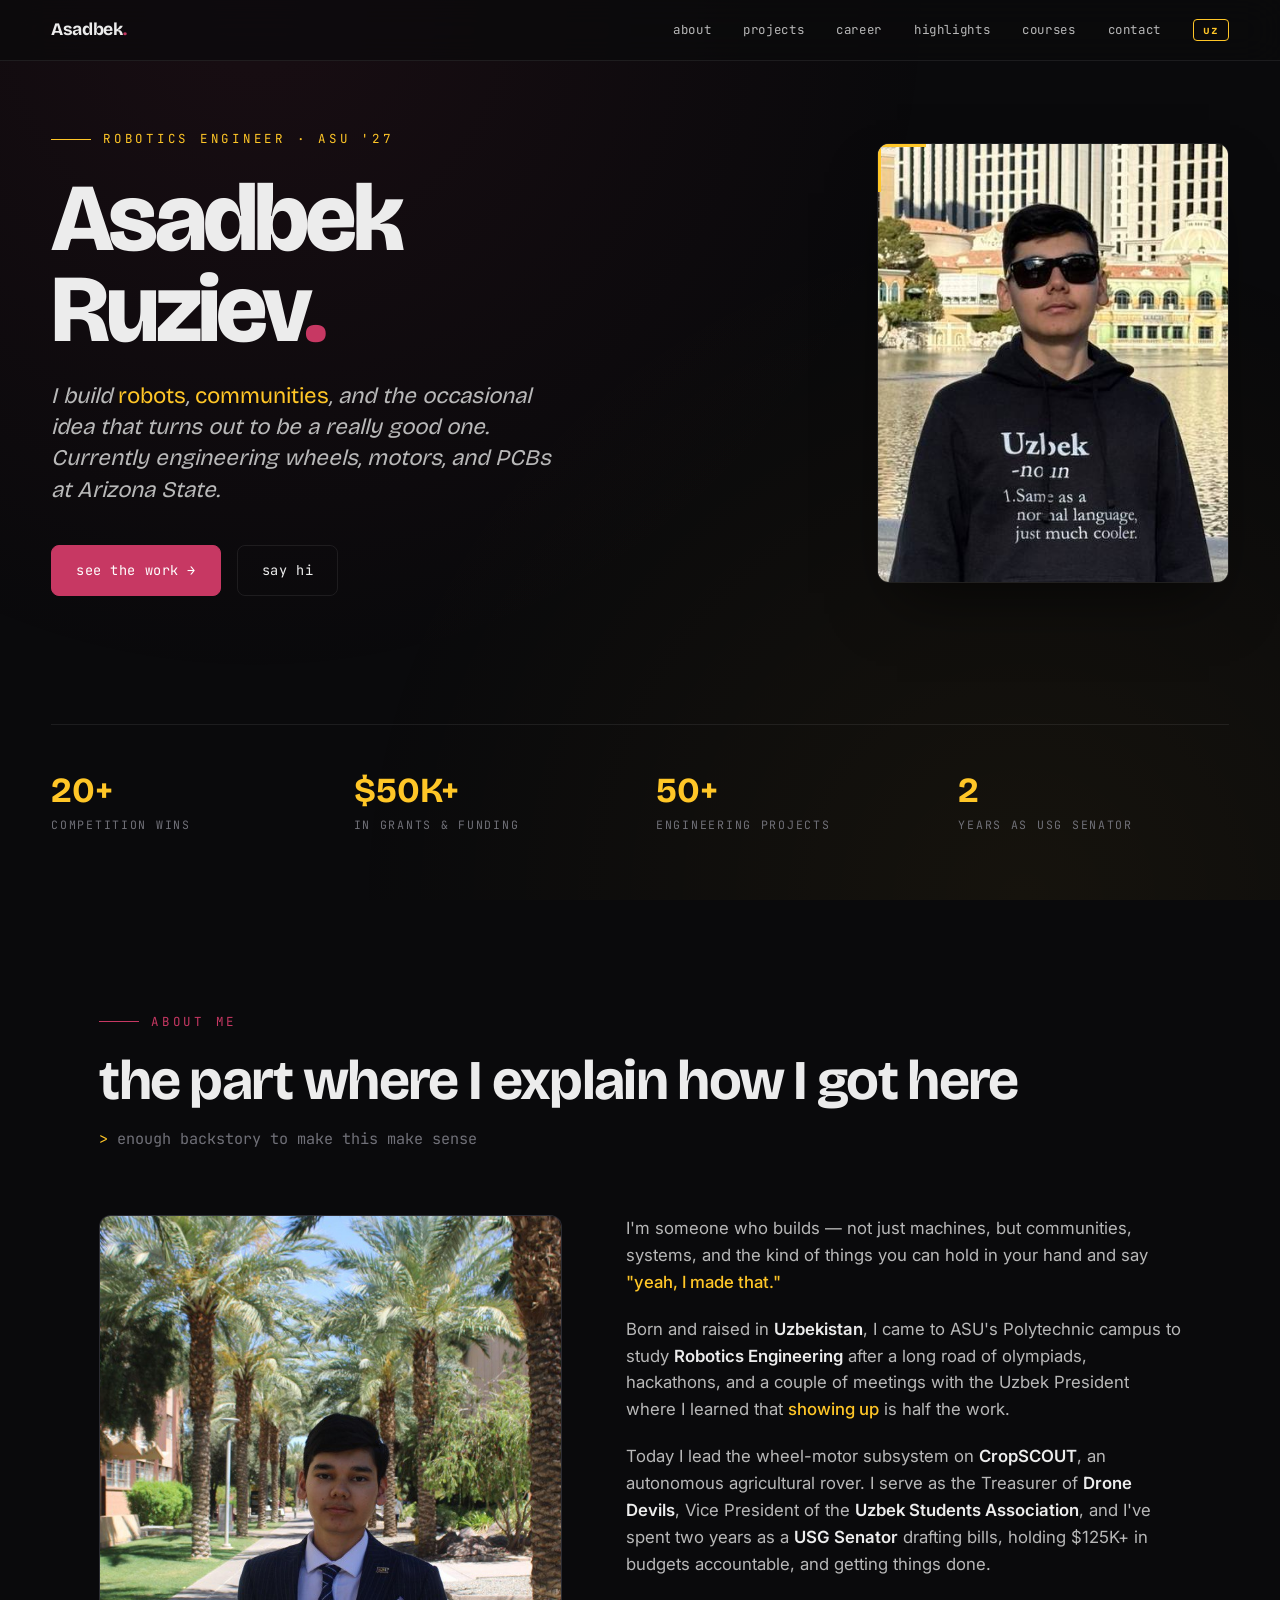
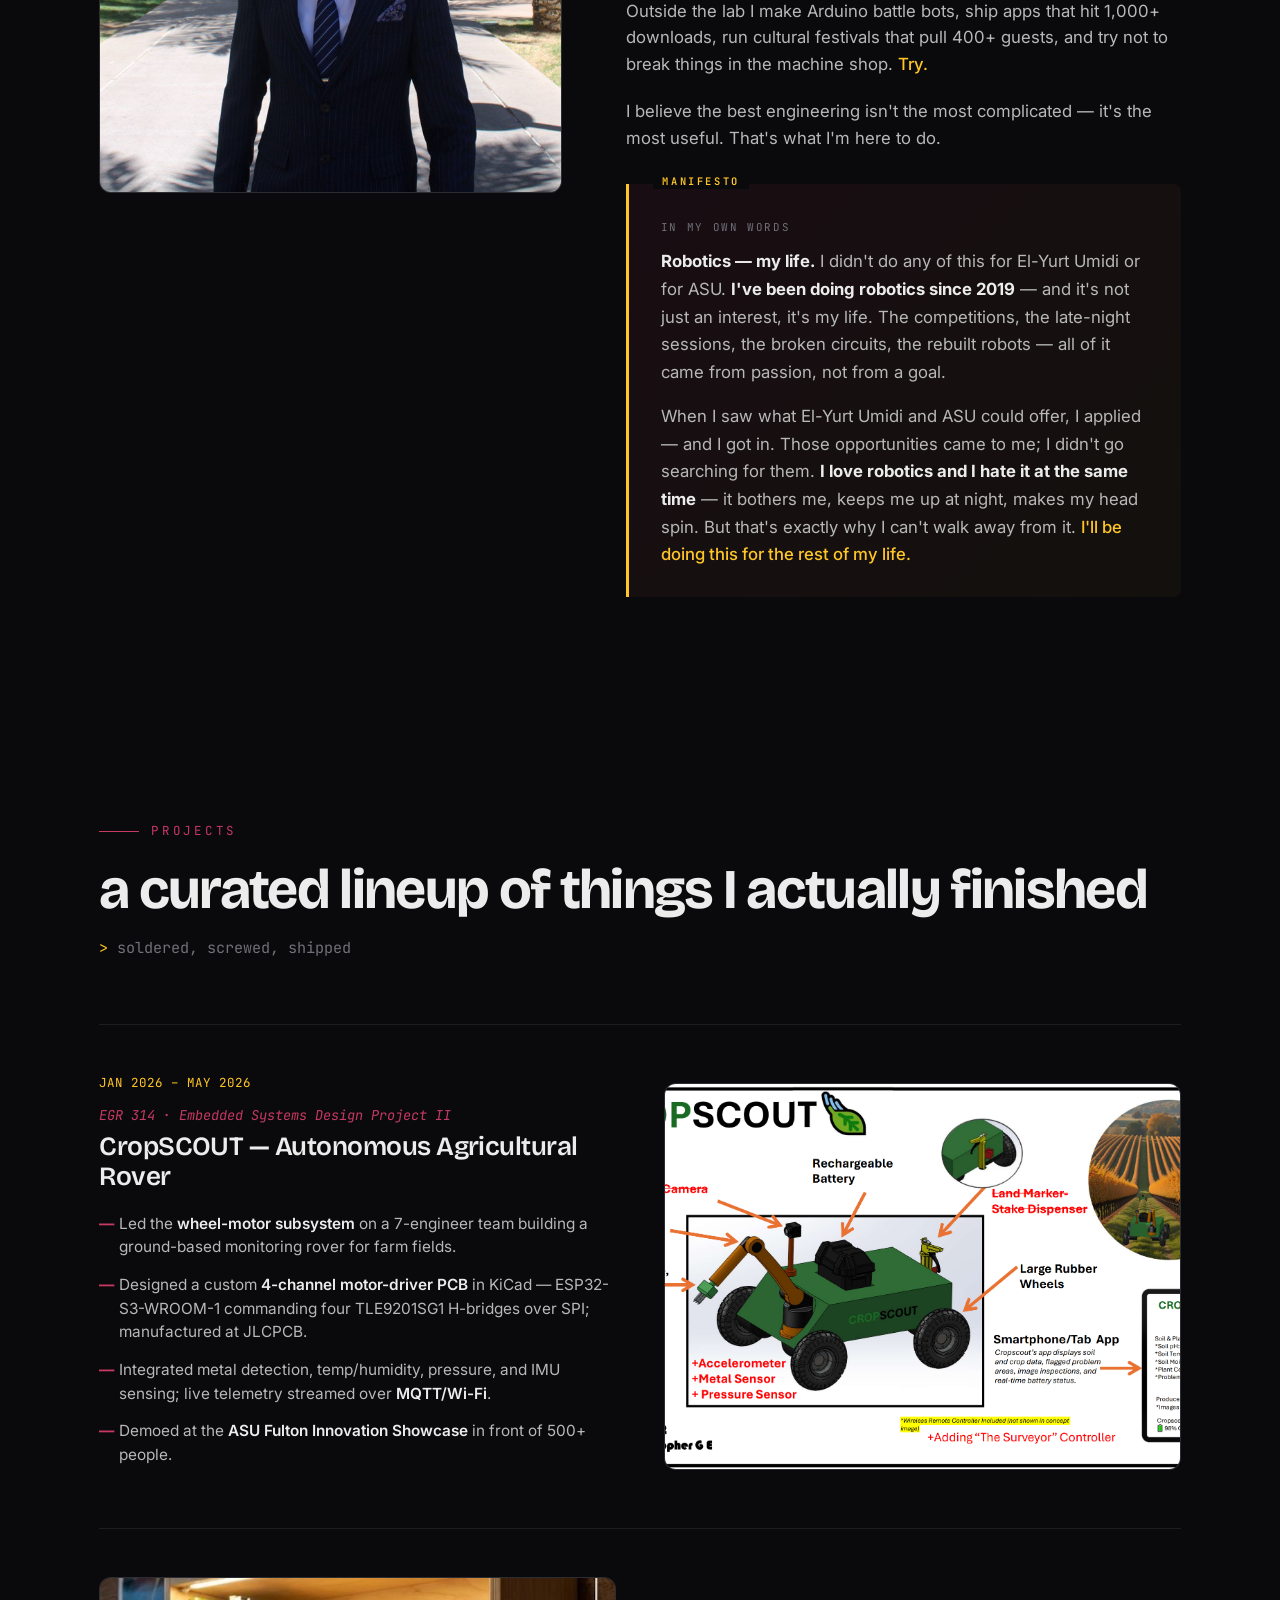
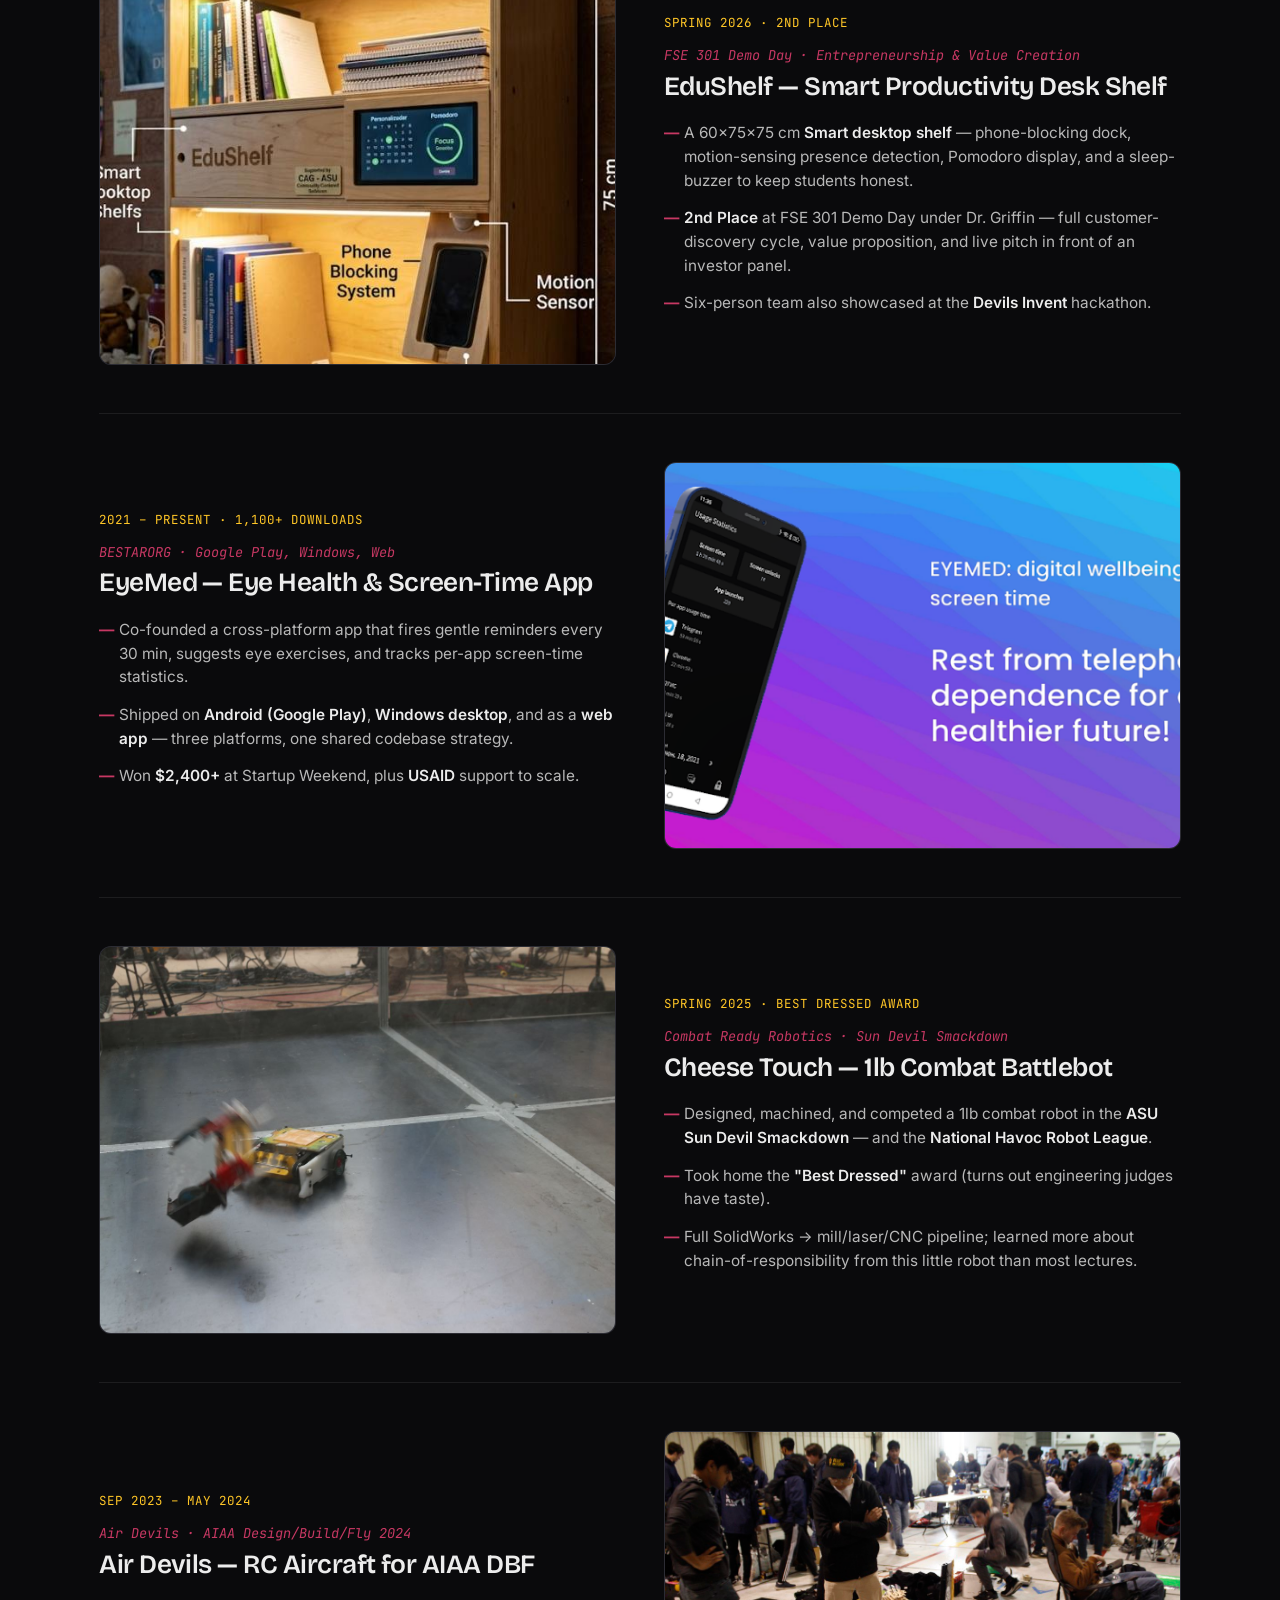
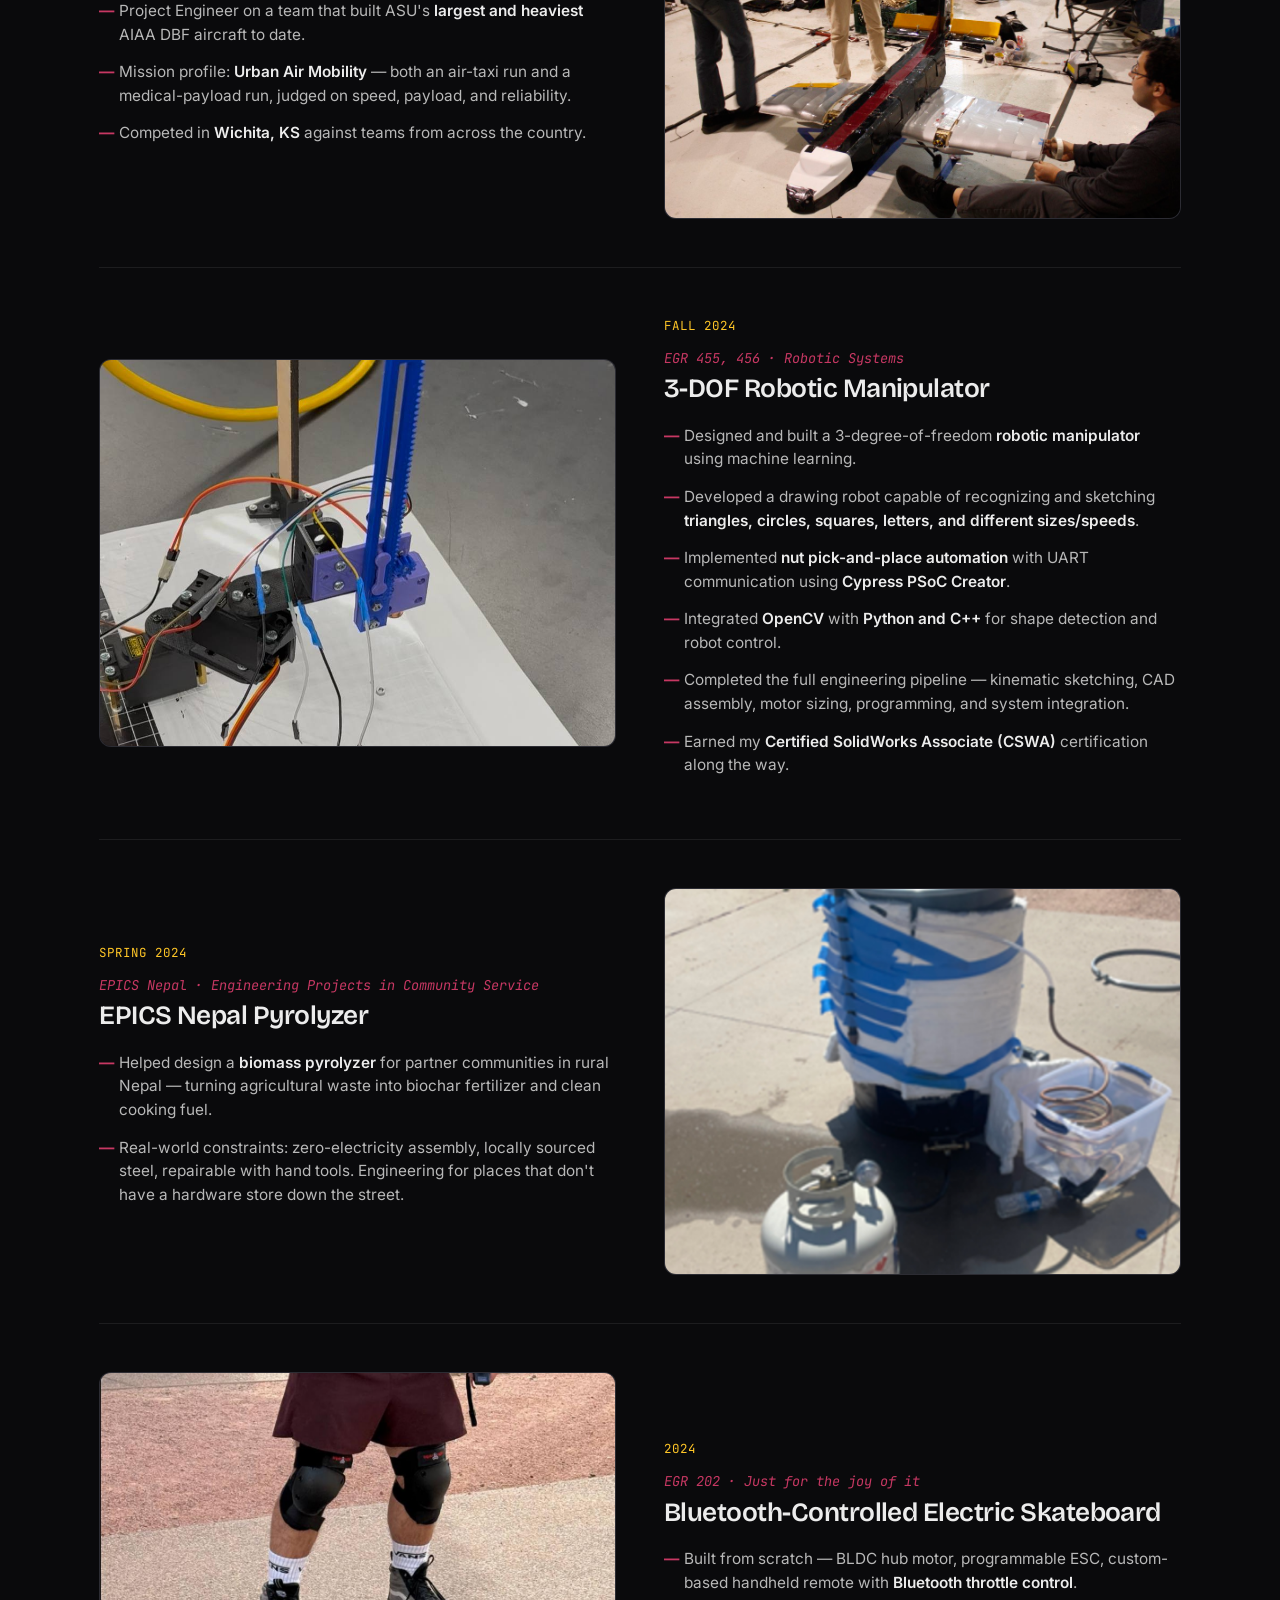
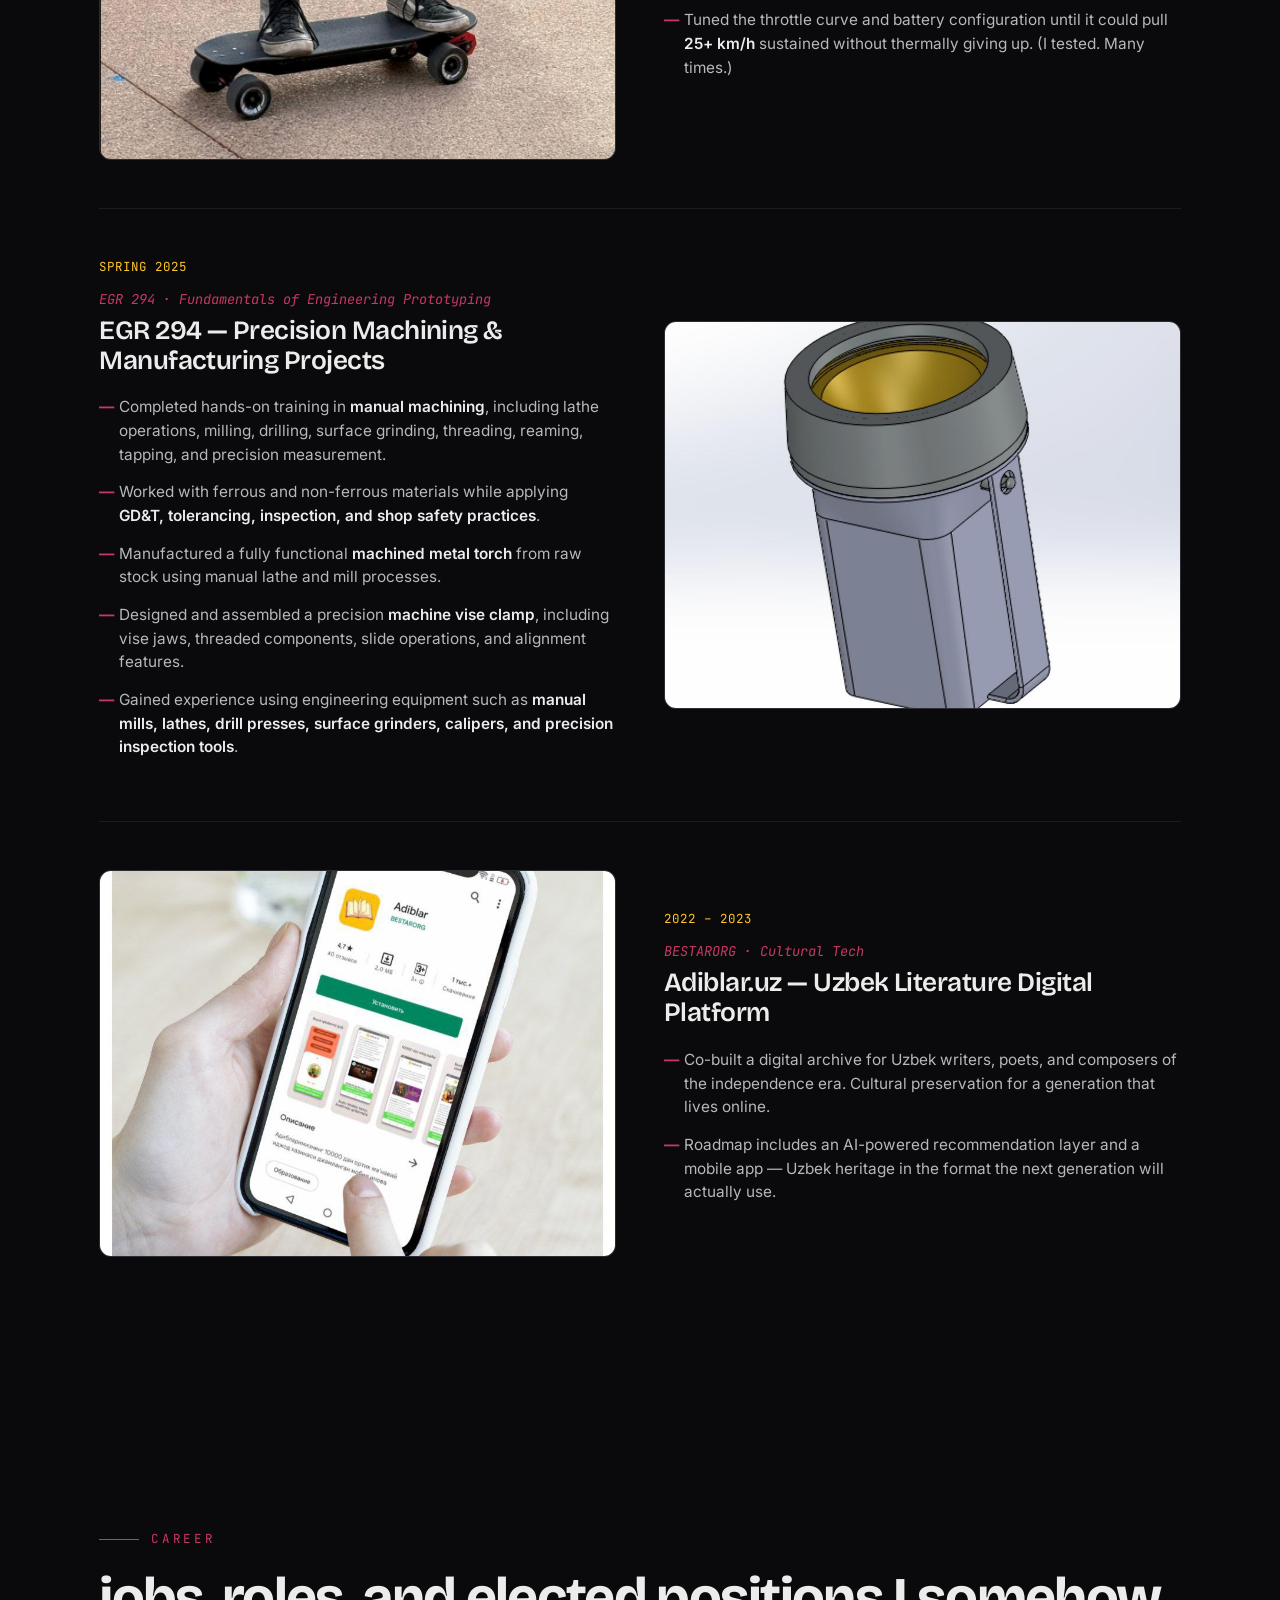
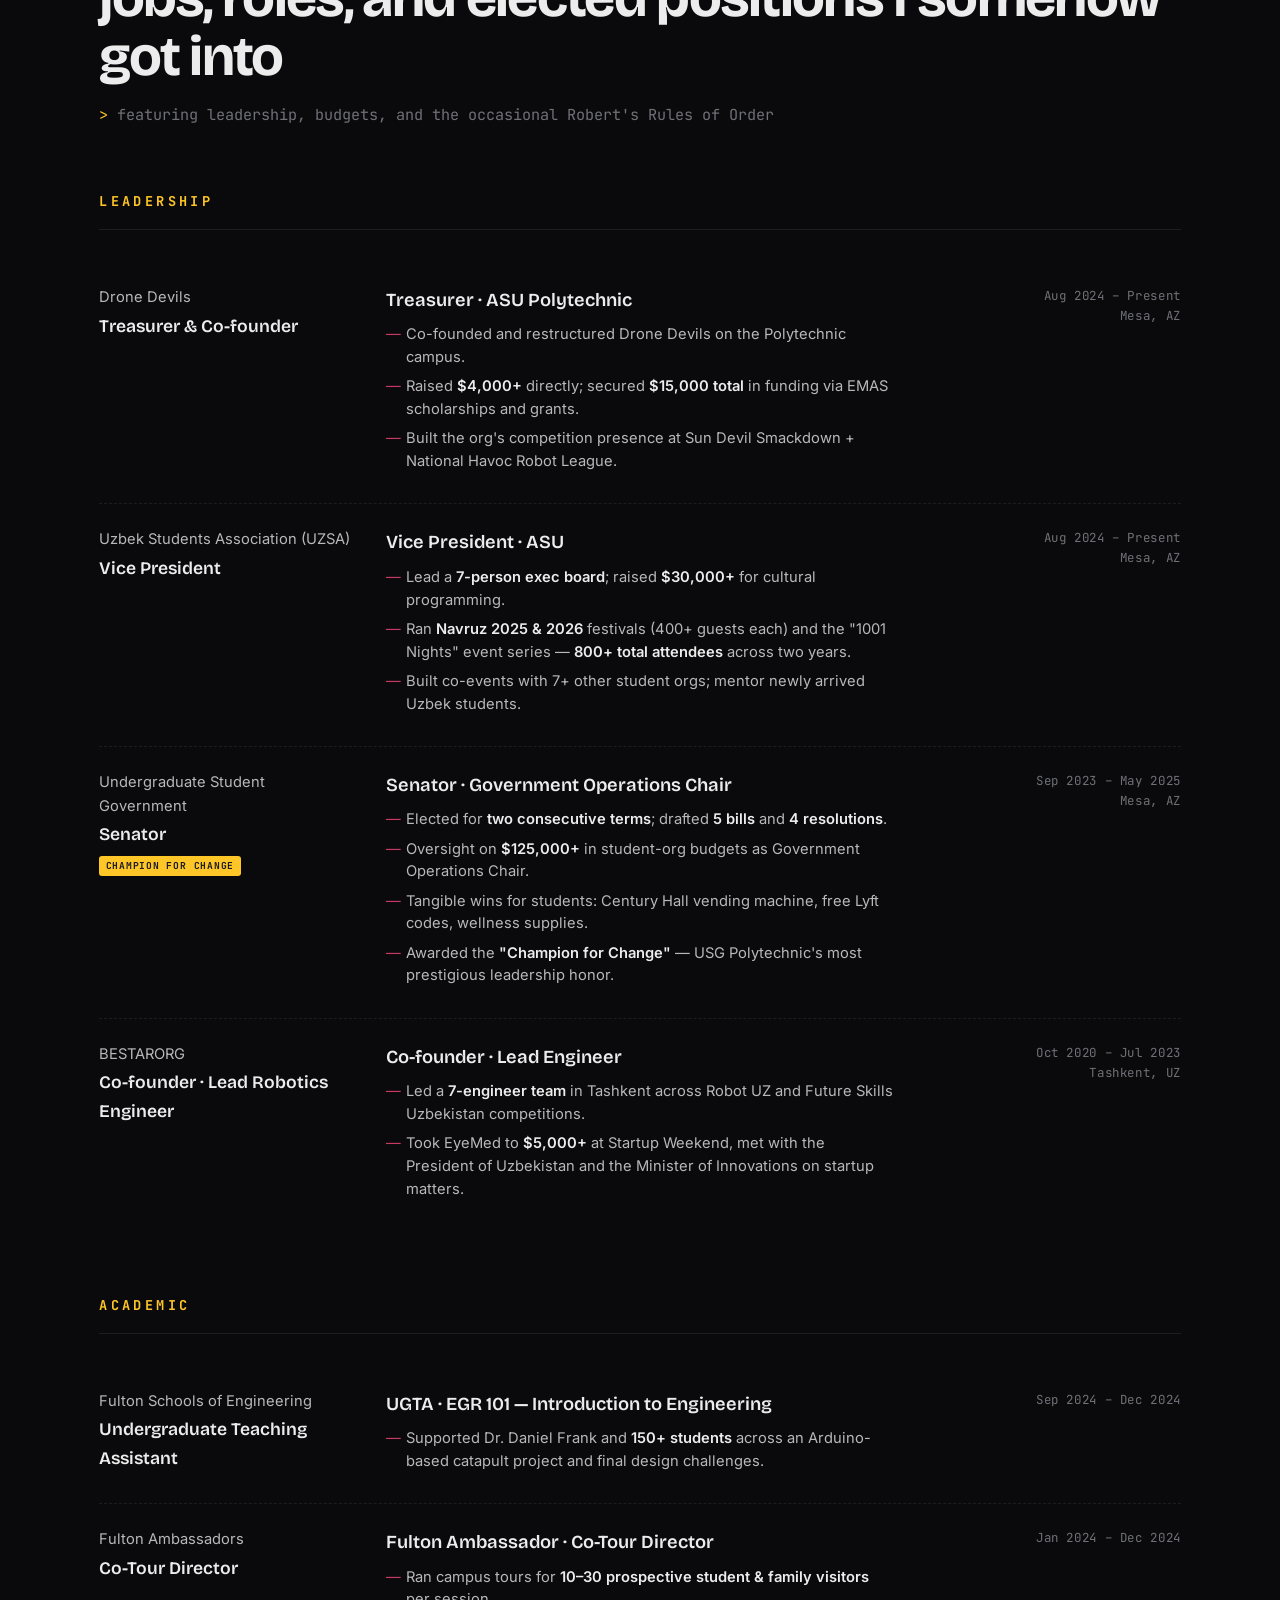
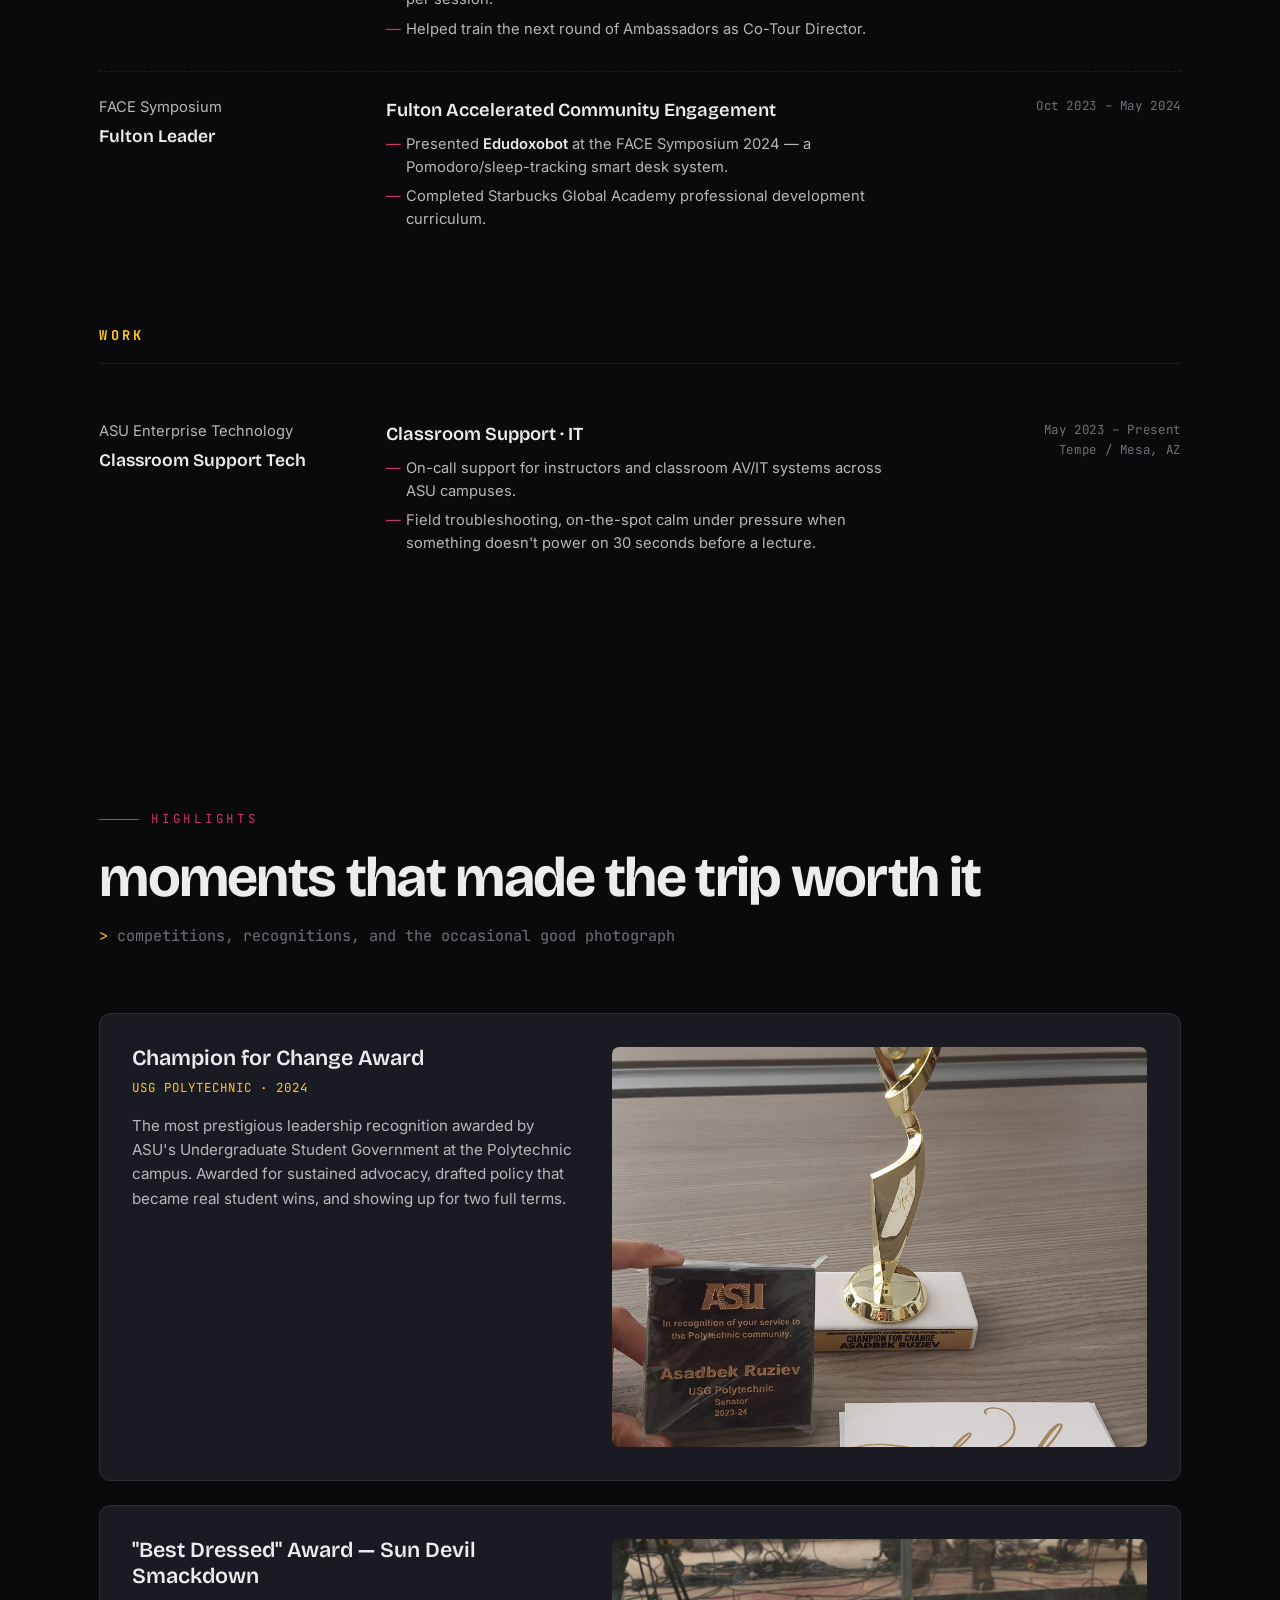
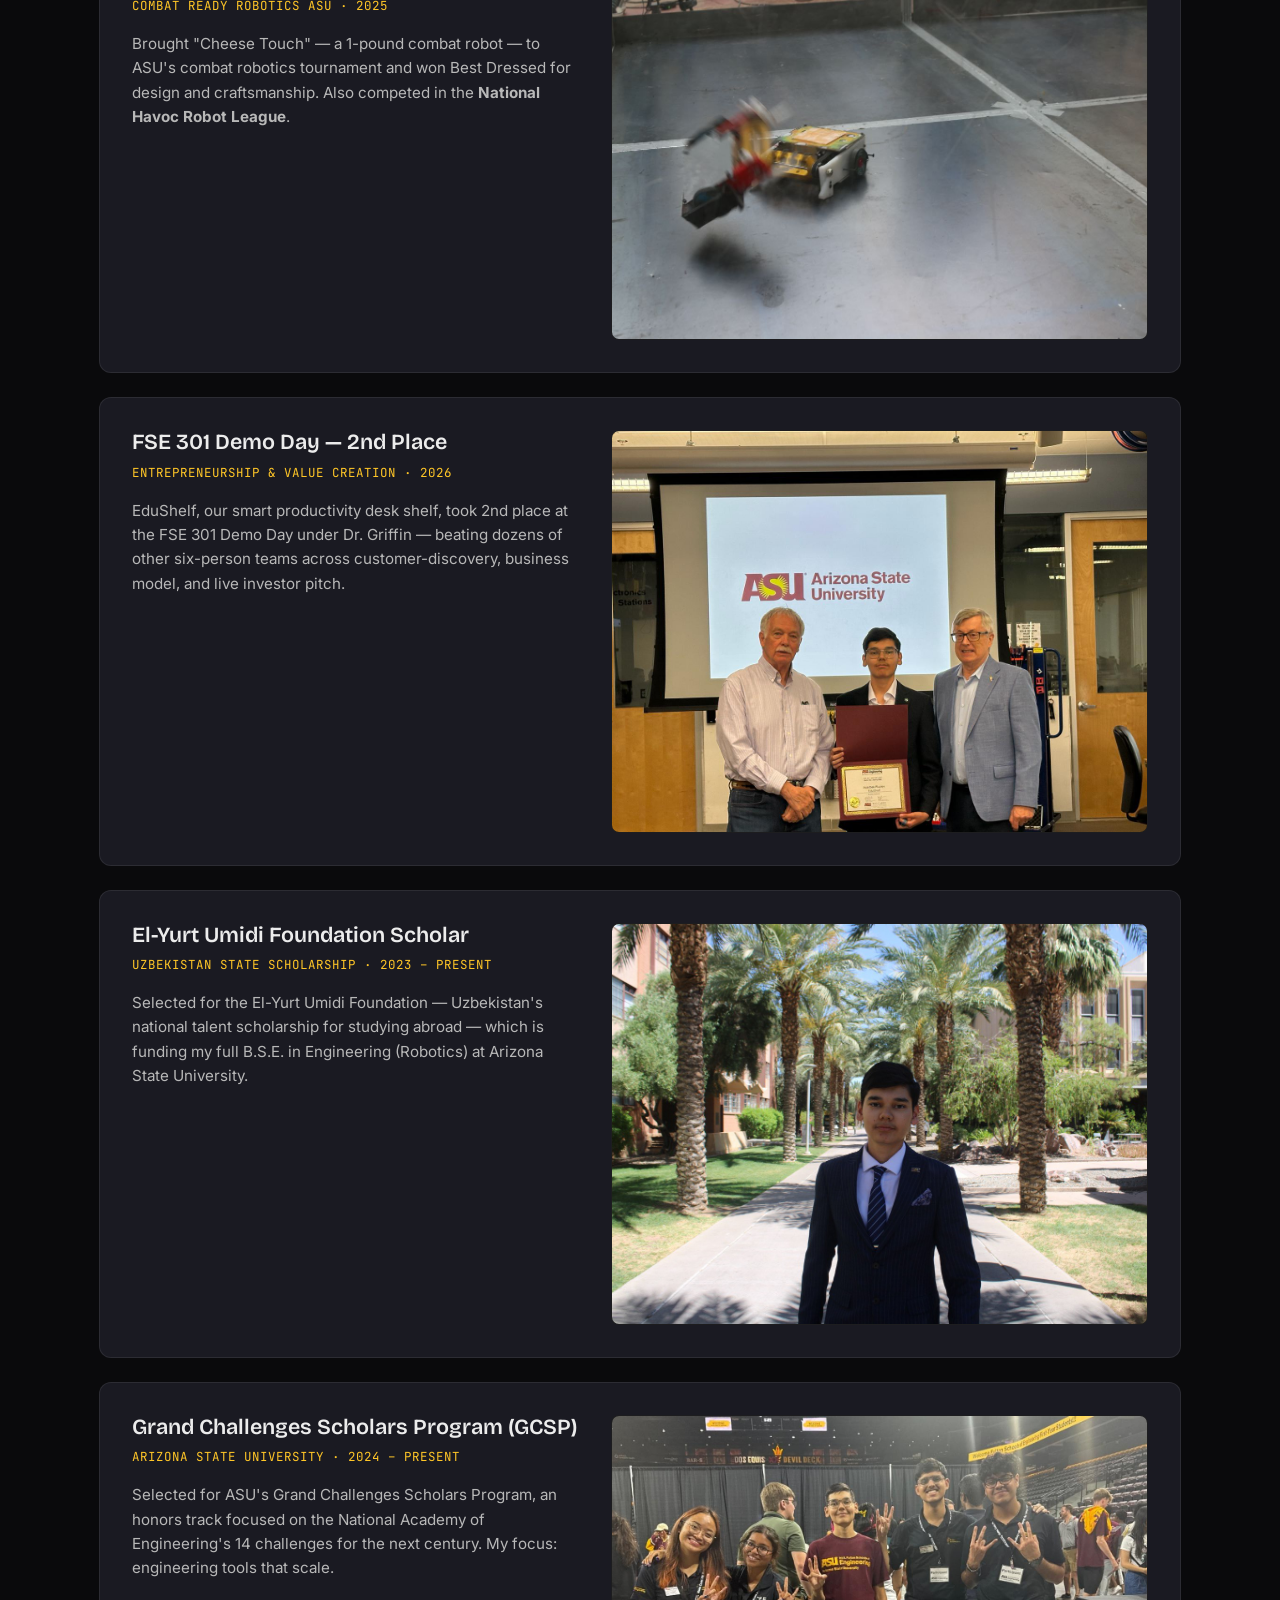
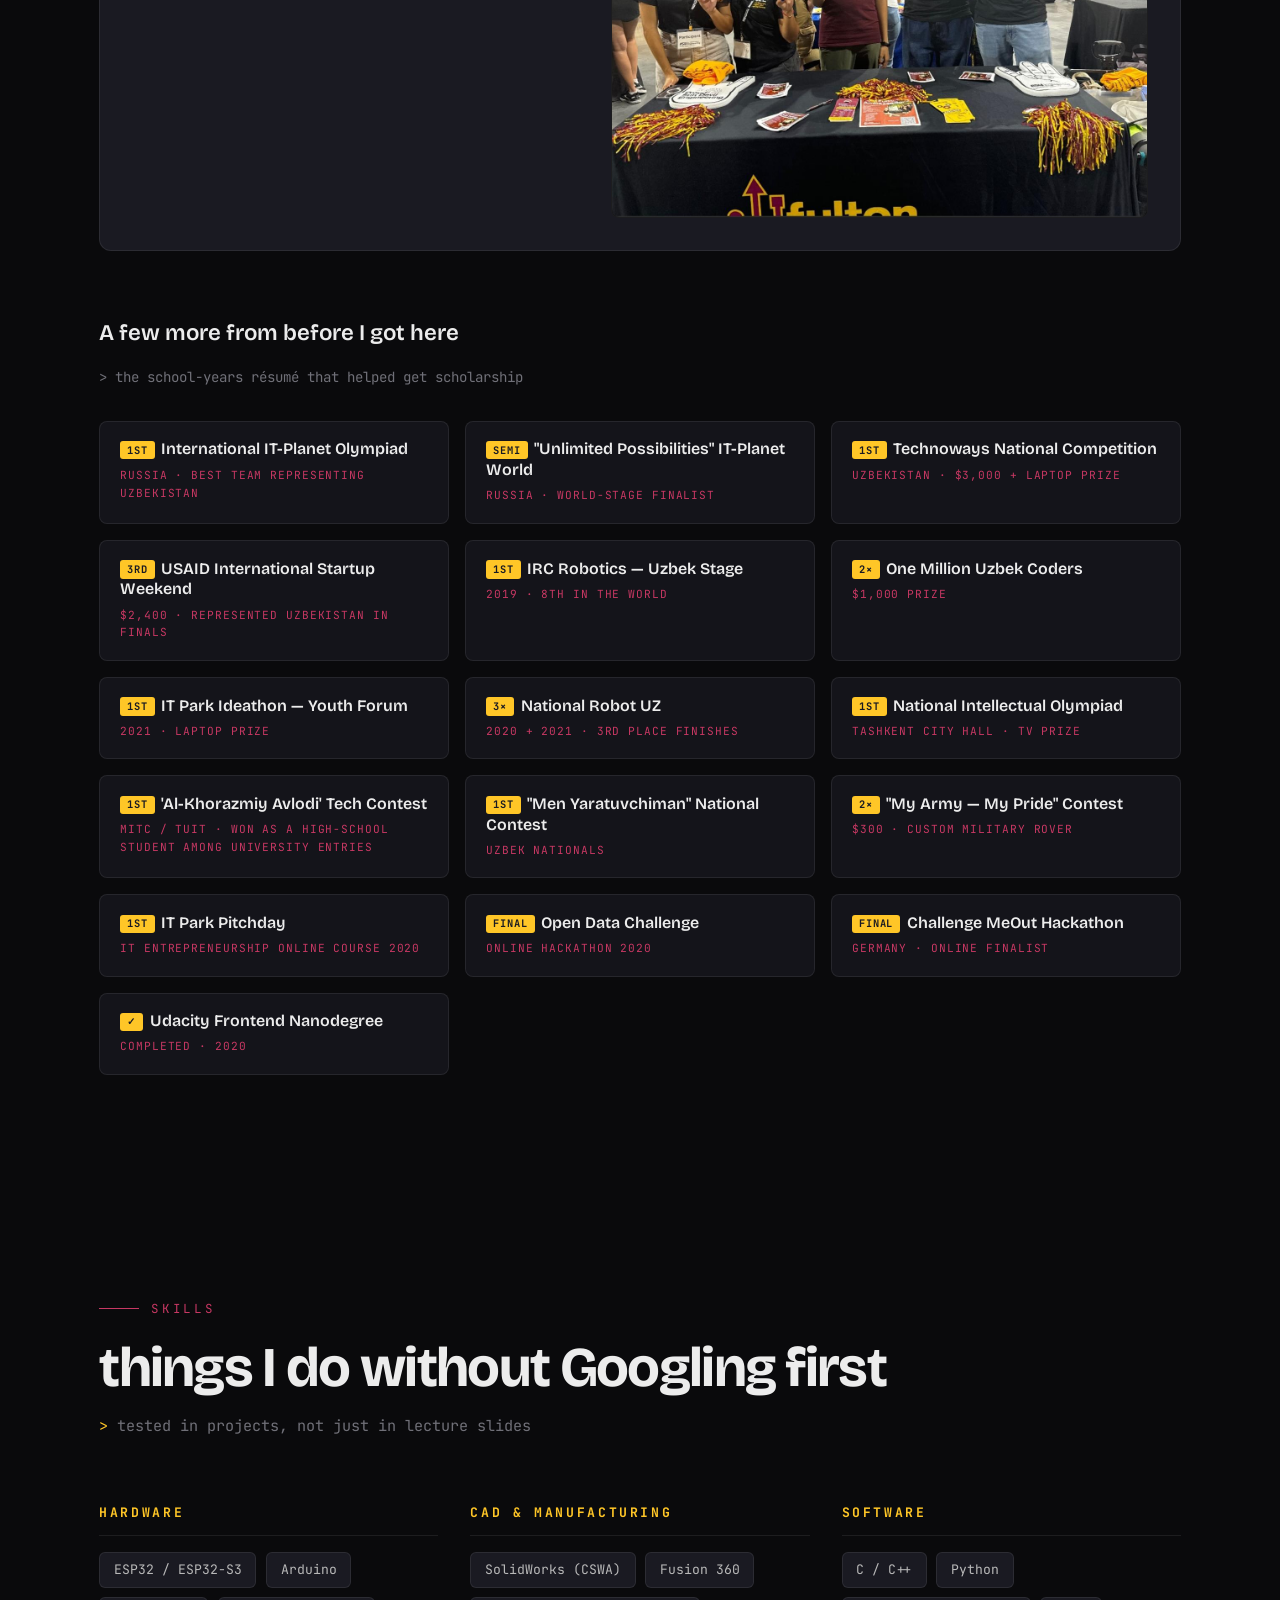
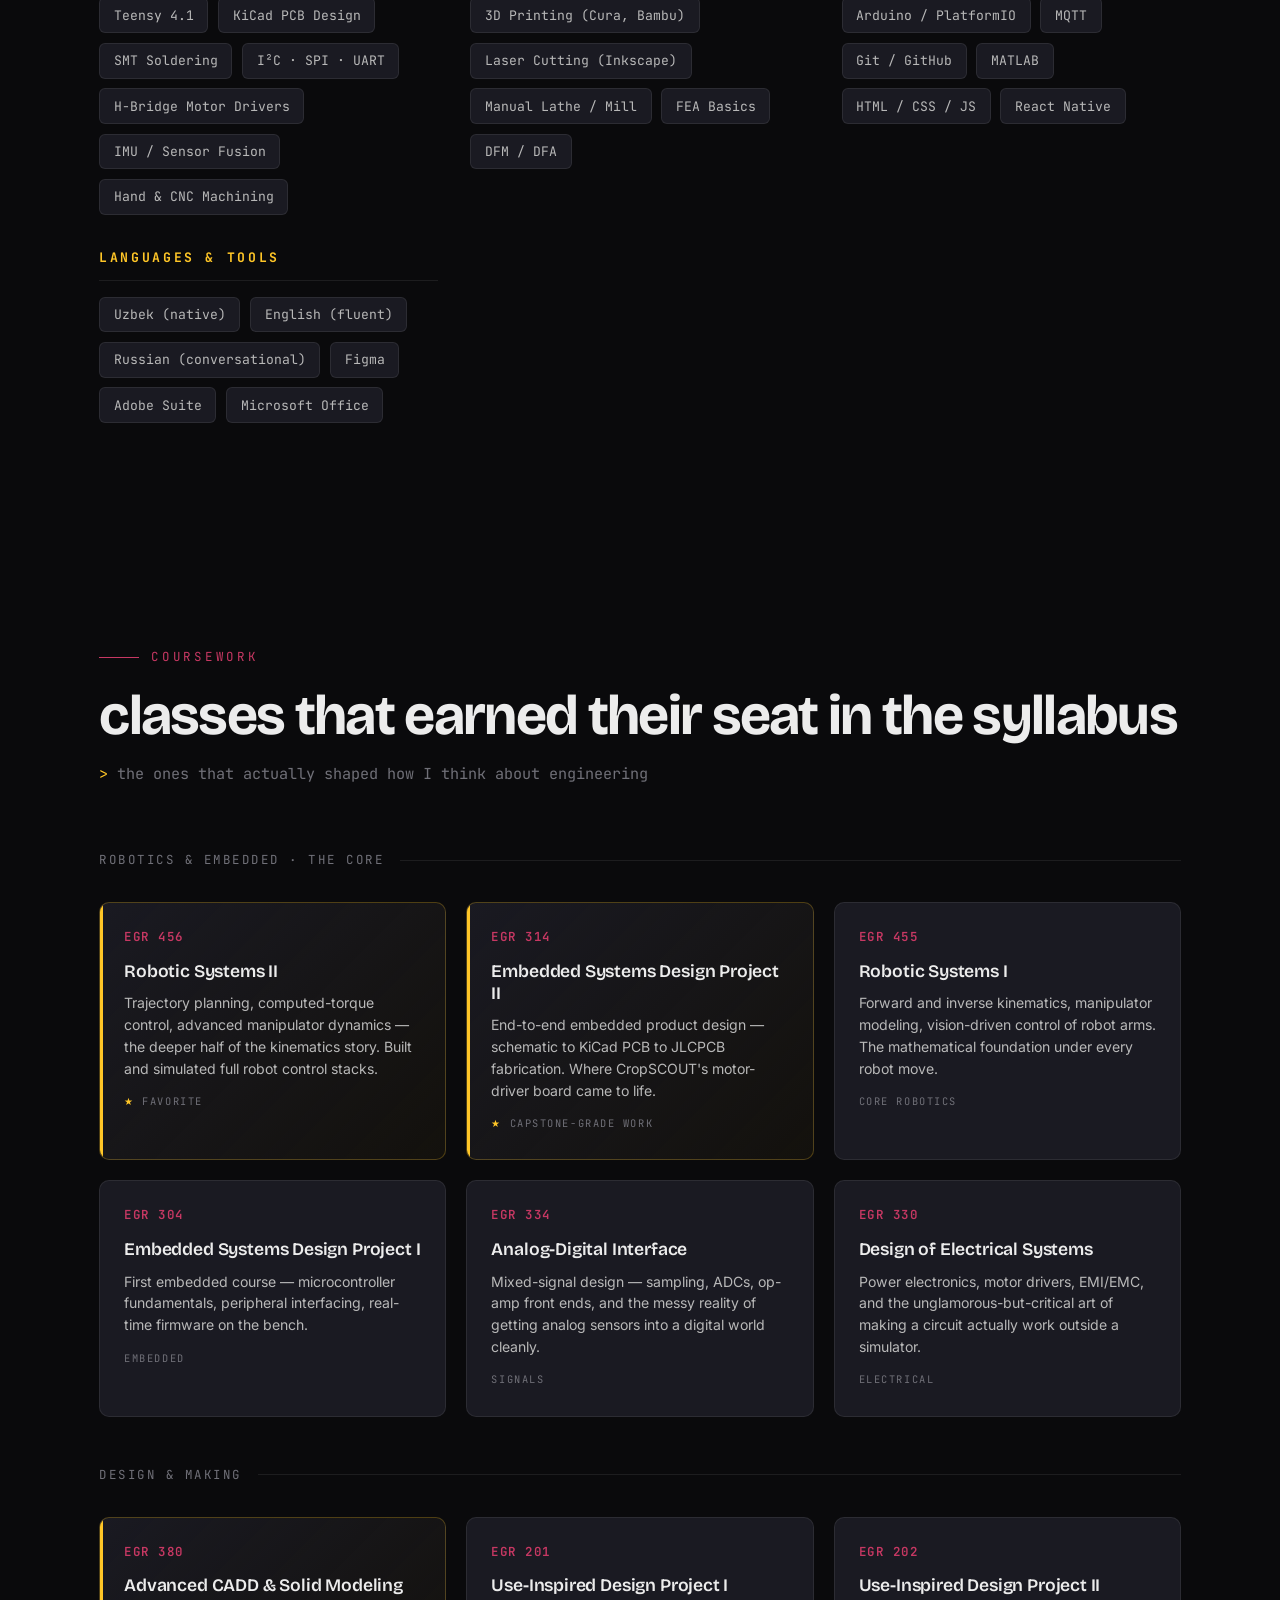
==== index.html @ 93a0f0bc "fix" ====
<!DOCTYPE html>
<html lang="en">
<head>
<meta charset="UTF-8">
<meta name="viewport" content="width=device-width, initial-scale=1">
<title>Asadbek Ruziev — Robotics Engineer @ ASU</title>
<meta name="description" content="Asadbek Ruziev — Robotics Engineering student at Arizona State University. Builder of robots, founder of communities, runner of the show.">

<link rel="apple-touch-icon" sizes="180x180" href="apple-touch-icon.png">
<link rel="icon" type="image/png" sizes="32x32" href="favicon-32x32.png">
<link rel="icon" type="image/png" sizes="16x16" href="favicon-16x16.png">
<link rel="manifest" href="site.webmanifest">

<link rel="preconnect" href="https://fonts.googleapis.com">
<link rel="preconnect" href="https://fonts.gstatic.com" crossorigin>
<link href="https://fonts.googleapis.com/css2?family=Bricolage+Grotesque:opsz,wght@12..96,400;12..96,500;12..96,600;12..96,700;12..96,800&family=Inter:wght@300;400;500;600;700&family=JetBrains+Mono:wght@400;500;600&display=swap" rel="stylesheet">

<style>
/* ====================================================================
   ASADBEK RUZIEV — PORTFOLIO
   Single-file build · dark theme · ASU maroon + gold accents
   Inspired by the structure of shauryamanglik.com (witty section labels,
   timeline-style project cards, achievement grid).
   ==================================================================== */

:root {
    --bg:           #0a0a0c;
    --bg-elev:      #14141a;
    --bg-card:      #1a1a22;
    --bg-card-hi:   #22222c;
    --border:       rgba(255,255,255,0.08);
    --border-hi:    rgba(255,255,255,0.18);

    --ink:          #ECECEC;
    --ink-soft:     #B8B8B8;
    --ink-mute:     #707078;

    --maroon:       #C73863;       /* slightly brightened ASU maroon for dark bg */
    --maroon-deep:  #8C1D40;
    --gold:         #FFC627;
    --gold-soft:    #FFD767;

    --font-display: "Bricolage Grotesque", system-ui, sans-serif;
    --font-body:    "Inter", system-ui, sans-serif;
    --font-mono:    "JetBrains Mono", monospace;

    --max:          74rem;
    --pad-x:        clamp(1.5rem, 4vw, 4rem);
}

* { box-sizing: border-box; margin: 0; padding: 0; }
html { scroll-behavior: smooth; }
body {
    background: var(--bg);
    color: var(--ink);
    font-family: var(--font-body);
    font-size: 17px;
    line-height: 1.6;
    -webkit-font-smoothing: antialiased;
    overflow-x: hidden;
}

/* Soft grid background */
body::before {
    content: "";
    position: fixed;
    inset: 0;
    background-image:
        radial-gradient(circle at 20% 0%, rgba(199, 56, 99, 0.08) 0%, transparent 50%),
        radial-gradient(circle at 80% 100%, rgba(255, 198, 39, 0.05) 0%, transparent 50%);
    pointer-events: none;
    z-index: -1;
}

img { display: block; max-width: 100%; height: auto; }
a { color: var(--gold); text-decoration: none; transition: color .2s; }
a:hover { color: var(--gold-soft); }

/* =========================== NAV =========================== */
nav.topnav {
    position: fixed; top: 0; left: 0; right: 0;
    background: rgba(10,10,12,0.7);
    backdrop-filter: blur(20px);
    -webkit-backdrop-filter: blur(20px);
    border-bottom: 1px solid var(--border);
    z-index: 100;
    padding: 1rem var(--pad-x);
}
nav.topnav .nav-inner {
    max-width: var(--max);
    margin: 0 auto;
    display: flex;
    justify-content: space-between;
    align-items: center;
    gap: 2rem;
}
nav.topnav .brand {
    font-family: var(--font-display);
    font-weight: 700;
    font-size: 1.1rem;
    color: var(--ink);
    letter-spacing: -0.02em;
}
nav.topnav .brand span { color: var(--maroon); }
nav.topnav ul {
    list-style: none;
    display: flex;
    gap: 2rem;
    font-family: var(--font-mono);
    font-size: 0.78rem;
    letter-spacing: 0.05em;
}
nav.topnav ul a {
    color: var(--ink-soft);
    text-transform: lowercase;
}
nav.topnav ul a:hover { color: var(--ink); }
@media (max-width: 700px) {
    nav.topnav ul { display: none; }
}

/* =========================== HERO =========================== */
.hero {
    min-height: 100vh;
    display: flex;
    align-items: center;
    padding: 8rem var(--pad-x) 4rem;
    position: relative;
}
.hero-inner {
    max-width: var(--max);
    margin: 0 auto;
    width: 100%;
    display: grid;
    grid-template-columns: 1.4fr 1fr;
    gap: 4rem;
    align-items: center;
}
.hero-text .eyebrow {
    font-family: var(--font-mono);
    font-size: 0.78rem;
    color: var(--gold);
    letter-spacing: 0.3em;
    text-transform: uppercase;
    margin-bottom: 1.5rem;
    display: flex;
    align-items: center;
    gap: 0.75rem;
}
.hero-text .eyebrow::before {
    content: "";
    width: 2.5rem;
    height: 1px;
    background: var(--gold);
}
.hero-text h1 {
    font-family: var(--font-display);
    font-weight: 800;
    font-size: clamp(3rem, 8vw, 6rem);
    line-height: 0.95;
    letter-spacing: -0.04em;
    margin-bottom: 1.5rem;
}
.hero-text h1 .accent { color: var(--maroon); }
.hero-text .tagline {
    font-family: var(--font-display);
    font-weight: 400;
    font-size: clamp(1.1rem, 2vw, 1.4rem);
    color: var(--ink-soft);
    line-height: 1.4;
    max-width: 32rem;
    margin-bottom: 2.5rem;
    font-style: italic;
}
.hero-text .tagline em { color: var(--gold); font-style: normal; }
.hero-cta {
    display: flex;
    gap: 1rem;
    flex-wrap: wrap;
}
.btn {
    display: inline-flex;
    align-items: center;
    gap: 0.5rem;
    padding: 0.85rem 1.5rem;
    border-radius: 8px;
    font-family: var(--font-mono);
    font-size: 0.85rem;
    letter-spacing: 0.04em;
    text-transform: lowercase;
    transition: all 0.25s;
    border: 1px solid var(--border);
}
.btn-primary {
    background: var(--maroon);
    color: white;
    border-color: var(--maroon);
}
.btn-primary:hover {
    background: var(--maroon-deep);
    transform: translateY(-2px);
    color: white;
}
.btn-ghost {
    background: transparent;
    color: var(--ink);
}
.btn-ghost:hover {
    border-color: var(--gold);
    color: var(--gold);
    transform: translateY(-2px);
}
.hero-portrait {
    position: relative;
    aspect-ratio: 4/5;
    max-width: 22rem;
    margin-left: auto;
    border-radius: 12px;
    overflow: hidden;
    border: 1px solid var(--border);
    box-shadow:
        0 1px 0 rgba(255,255,255,0.04) inset,
        0 30px 60px -20px rgba(0,0,0,0.6);
}
.hero-portrait::before {
    content: "";
    position: absolute;
    top: 0; left: 0;
    width: 3rem; height: 3px;
    background: var(--gold);
    z-index: 2;
}
.hero-portrait::after {
    content: "";
    position: absolute;
    top: 0; left: 0;
    width: 3px; height: 3rem;
    background: var(--gold);
    z-index: 2;
}
.hero-portrait img {
    width: 100%;
    height: 100%;
    object-fit: cover;
    filter: saturate(1.05);
}
.hero-stats {
    grid-column: 1 / -1;
    margin-top: 4rem;
    padding-top: 3rem;
    border-top: 1px solid var(--border);
    display: grid;
    grid-template-columns: repeat(auto-fit, minmax(160px, 1fr));
    gap: 2rem;
}
.hero-stat .num {
    font-family: var(--font-display);
    font-weight: 700;
    font-size: 2.2rem;
    color: var(--gold);
    line-height: 1;
}
.hero-stat .label {
    font-family: var(--font-mono);
    font-size: 0.72rem;
    letter-spacing: 0.15em;
    text-transform: uppercase;
    color: var(--ink-mute);
    margin-top: 0.5rem;
}
@media (max-width: 800px) {
    .hero-inner { grid-template-columns: 1fr; gap: 2.5rem; }
    .hero-portrait { max-width: 16rem; margin: 0; }
}

/* =========================== SECTION SHELL =========================== */
section.s {
    padding: 7rem var(--pad-x);
    max-width: var(--max);
    margin: 0 auto;
    scroll-margin-top: 5rem;
}
.s-eyebrow {
    font-family: var(--font-mono);
    font-size: 0.78rem;
    color: var(--maroon);
    letter-spacing: 0.3em;
    text-transform: uppercase;
    margin-bottom: 1.25rem;
    display: flex;
    align-items: center;
    gap: 0.75rem;
}
.s-eyebrow::before {
    content: "";
    width: 2.5rem; height: 1px;
    background: var(--maroon);
}
.s-title {
    font-family: var(--font-display);
    font-weight: 700;
    font-size: clamp(2rem, 5vw, 3.5rem);
    line-height: 1.05;
    letter-spacing: -0.03em;
    margin-bottom: 1rem;
    max-width: 32ch;
}
.s-sub {
    font-family: var(--font-mono);
    font-size: 0.95rem;
    color: var(--ink-mute);
    margin-bottom: 4rem;
}
.s-sub::before { content: "> "; color: var(--gold); }

/* =========================== ABOUT =========================== */
.about-grid {
    display: grid;
    grid-template-columns: 1fr 1.2fr;
    gap: 4rem;
    align-items: start;
}
.about-photo {
    border-radius: 12px;
    overflow: hidden;
    border: 1px solid var(--border);
    aspect-ratio: 4/5;
    background: var(--bg-card);
}
.about-photo img { width: 100%; height: 100%; object-fit: cover; }
.about-text p {
    color: var(--ink-soft);
    margin-bottom: 1.25rem;
    font-size: 1.05rem;
}
.about-text strong { color: var(--ink); font-weight: 600; }
.about-text em { color: var(--gold); font-style: normal; font-weight: 500; }
@media (max-width: 800px) {
    .about-grid { grid-template-columns: 1fr; gap: 2.5rem; }
    .about-photo { max-width: 18rem; }
}

/* =========================== PROJECT CARD =========================== */
.project {
    display: grid;
    grid-template-columns: 1fr 1fr;
    gap: 3rem;
    padding: 3rem 0;
    border-top: 1px solid var(--border);
    align-items: center;
}
.project:first-of-type { border-top: none; padding-top: 0; }
.project-info .date {
    font-family: var(--font-mono);
    font-size: 0.78rem;
    color: var(--gold);
    letter-spacing: 0.08em;
    text-transform: uppercase;
    margin-bottom: 0.75rem;
}
.project-info .org {
    font-family: var(--font-mono);
    font-size: 0.85rem;
    color: var(--maroon);
    font-style: italic;
    margin-bottom: 0.25rem;
}
.project-info h3 {
    font-family: var(--font-display);
    font-weight: 600;
    font-size: 1.65rem;
    line-height: 1.15;
    letter-spacing: -0.02em;
    margin-bottom: 1.25rem;
    color: var(--ink);
}
.project-info ul {
    list-style: none;
    padding: 0;
}
.project-info ul li {
    color: var(--ink-soft);
    font-size: 0.96rem;
    margin-bottom: 0.85rem;
    padding-left: 1.25rem;
    position: relative;
    line-height: 1.55;
}
.project-info ul li::before {
    content: "—";
    position: absolute;
    left: 0;
    color: var(--maroon);
    font-weight: 700;
}
.project-info ul li strong {
    color: var(--ink);
    font-weight: 600;
}
.project-media {
    border-radius: 12px;
    overflow: hidden;
    border: 1px solid var(--border);
    background: var(--bg-card);
    aspect-ratio: 4/3;
    position: relative;
}
.project-media img {
    width: 100%; height: 100%;
    object-fit: cover;
    transition: transform .8s cubic-bezier(.2,.7,.2,1);
}
.project:hover .project-media img { transform: scale(1.04); }
.project.reverse { direction: rtl; }
.project.reverse > * { direction: ltr; }

@media (max-width: 800px) {
    .project, .project.reverse {
        grid-template-columns: 1fr;
        direction: ltr;
        gap: 1.5rem;
        padding: 2.5rem 0;
    }
}

/* =========================== CAREER (timeline-ish) =========================== */
.career-block {
    margin-bottom: 4rem;
}
.career-block:last-child { margin-bottom: 0; }
.career-block h3.career-title {
    font-family: var(--font-mono);
    font-size: 0.85rem;
    letter-spacing: 0.25em;
    text-transform: uppercase;
    color: var(--gold);
    margin-bottom: 2rem;
    padding-bottom: 1rem;
    border-bottom: 1px solid var(--border);
}
.role {
    display: grid;
    grid-template-columns: 1fr 2fr 1fr;
    gap: 2rem;
    padding: 1.5rem 0;
    border-bottom: 1px dashed var(--border);
    align-items: start;
}
.role:last-child { border-bottom: none; }
.role .role-org {
    color: var(--ink-soft);
    font-size: 0.92rem;
}
.role .role-org strong {
    display: block;
    color: var(--ink);
    font-weight: 600;
    font-family: var(--font-display);
    font-size: 1.1rem;
    margin-top: 0.2rem;
}
.role .role-detail {
    color: var(--ink-soft);
    font-size: 0.94rem;
}
.role .role-detail h4 {
    font-family: var(--font-display);
    font-size: 1.15rem;
    color: var(--ink);
    font-weight: 600;
    margin-bottom: 0.5rem;
}
.role .role-detail h4 .badge {
    display: inline-block;
    font-family: var(--font-mono);
    font-size: 0.65rem;
    letter-spacing: 0.1em;
    background: var(--gold);
    color: #1a1a22;
    padding: 0.2rem 0.5rem;
    border-radius: 4px;
    margin-left: 0.5rem;
    vertical-align: middle;
    text-transform: uppercase;
    font-weight: 700;
}
.role .role-detail ul {
    list-style: none;
    margin-top: 0.5rem;
}
.role .role-detail ul li {
    padding-left: 1.25rem;
    position: relative;
    margin-bottom: 0.4rem;
    font-size: 0.92rem;
    line-height: 1.55;
}
.role .role-detail ul li::before {
    content: "—";
    color: var(--maroon);
    position: absolute;
    left: 0;
}
.role .role-detail strong { color: var(--ink); font-weight: 600; }
.role .role-meta {
    font-family: var(--font-mono);
    font-size: 0.78rem;
    color: var(--ink-mute);
    text-align: right;
    letter-spacing: 0.05em;
}
@media (max-width: 800px) {
    .role {
        grid-template-columns: 1fr;
        gap: 0.75rem;
    }
    .role .role-meta { text-align: left; }
}

/* =========================== HIGHLIGHTS / ACHIEVEMENTS =========================== */
.highlight-card {
    background: var(--bg-card);
    border: 1px solid var(--border);
    border-radius: 12px;
    padding: 2rem;
    margin-bottom: 1.5rem;
    transition: all 0.3s;
    display: grid;
    grid-template-columns: 1fr 1.2fr;
    gap: 2rem;
    align-items: start;
}
.highlight-card:hover {
    border-color: var(--border-hi);
    background: var(--bg-card-hi);
    transform: translateY(-2px);
}
.highlight-card.no-media {
    grid-template-columns: 1fr;
}
.highlight-info h4 {
    font-family: var(--font-display);
    font-weight: 600;
    font-size: 1.35rem;
    color: var(--ink);
    margin-bottom: 0.4rem;
    line-height: 1.2;
}
.highlight-info .meta {
    font-family: var(--font-mono);
    font-size: 0.78rem;
    color: var(--gold);
    letter-spacing: 0.08em;
    text-transform: uppercase;
    margin-bottom: 1rem;
}
.highlight-info p {
    color: var(--ink-soft);
    font-size: 0.95rem;
    line-height: 1.6;
}
.highlight-media {
    border-radius: 8px;
    overflow: hidden;
    aspect-ratio: 4/3;
    background: var(--bg);
    border: 1px solid var(--border);
}
.highlight-media img { width: 100%; height: 100%; object-fit: cover; }
@media (max-width: 800px) {
    .highlight-card {
        grid-template-columns: 1fr;
        padding: 1.5rem;
    }
}

/* Compact list of smaller wins */
.wins-list {
    display: grid;
    grid-template-columns: repeat(auto-fill, minmax(280px, 1fr));
    gap: 1rem;
    margin-top: 2rem;
}
.win {
    background: var(--bg-elev);
    border: 1px solid var(--border);
    border-radius: 8px;
    padding: 1.1rem 1.25rem;
    transition: all 0.25s;
}
.win:hover {
    border-color: var(--gold);
    background: var(--bg-card);
}
.win h5 {
    font-family: var(--font-display);
    font-size: 1rem;
    font-weight: 600;
    color: var(--ink);
    line-height: 1.3;
    margin-bottom: 0.4rem;
}
.win .win-meta {
    font-family: var(--font-mono);
    font-size: 0.7rem;
    color: var(--maroon);
    letter-spacing: 0.08em;
    text-transform: uppercase;
}
.win .win-rank {
    display: inline-block;
    background: var(--gold);
    color: #1a1a22;
    font-family: var(--font-mono);
    font-size: 0.65rem;
    font-weight: 700;
    letter-spacing: 0.08em;
    padding: 0.15rem 0.45rem;
    border-radius: 3px;
    margin-right: 0.4rem;
    vertical-align: middle;
    text-transform: uppercase;
}

/* =========================== SKILLS =========================== */
.skills-grid {
    display: grid;
    grid-template-columns: repeat(auto-fit, minmax(280px, 1fr));
    gap: 2rem;
    margin-top: 2rem;
}
.skill-group h4 {
    font-family: var(--font-mono);
    font-size: 0.82rem;
    letter-spacing: 0.2em;
    text-transform: uppercase;
    color: var(--gold);
    margin-bottom: 1rem;
    padding-bottom: 0.75rem;
    border-bottom: 1px solid var(--border);
}
.skill-tags {
    display: flex;
    flex-wrap: wrap;
    gap: 0.6rem;
}
.skill-tag {
    background: var(--bg-card);
    border: 1px solid var(--border);
    border-radius: 6px;
    padding: 0.4rem 0.85rem;
    font-family: var(--font-mono);
    font-size: 0.82rem;
    color: var(--ink-soft);
    transition: all 0.2s;
}
.skill-tag:hover {
    border-color: var(--gold);
    color: var(--gold);
}

/* =========================== LANG TOGGLE =========================== */
nav.topnav .lang-toggle {
    color: var(--gold) !important;
    border: 1px solid var(--gold);
    padding: 0.2rem 0.55rem;
    border-radius: 4px;
    font-weight: 700;
    letter-spacing: 0.1em;
    font-size: 0.7rem;
    transition: all 0.2s;
}
nav.topnav .lang-toggle:hover {
    background: var(--gold);
    color: #1a1a22 !important;
}

/* =========================== MANIFESTO BLOCK =========================== */
.manifesto {
    margin-top: 2rem;
    padding: 1.75rem 2rem;
    background: linear-gradient(135deg, rgba(199,56,99,0.08) 0%, rgba(255,198,39,0.04) 100%);
    border-left: 3px solid var(--gold);
    border-radius: 0 8px 8px 0;
    position: relative;
}
.manifesto::before {
    content: "manifesto";
    position: absolute;
    top: -0.7rem;
    left: 1.5rem;
    background: var(--bg);
    color: var(--gold);
    font-family: var(--font-mono);
    font-size: 0.65rem;
    letter-spacing: 0.25em;
    text-transform: uppercase;
    padding: 0 0.6rem;
    font-weight: 600;
}
.manifesto p {
    color: var(--ink-soft);
    margin-bottom: 1rem;
    line-height: 1.65;
}
.manifesto p:last-child { margin-bottom: 0; }
.manifesto strong { color: var(--ink); font-weight: 700; }
.manifesto em {
    color: var(--gold);
    font-style: normal;
    font-weight: 500;
}
.manifesto-lang {
    display: inline-block;
    font-family: var(--font-mono);
    font-size: 0.68rem;
    letter-spacing: 0.15em;
    color: var(--ink-mute);
    text-transform: uppercase;
    margin-bottom: 0.75rem;
}


/* =========================== COURSEWORK =========================== */
.courses-grid {
    display: grid;
    grid-template-columns: repeat(auto-fill, minmax(280px, 1fr));
    gap: 1.25rem;
    margin-top: 2rem;
}
.course-card {
    position: relative;
    background: var(--bg-card);
    border: 1px solid var(--border);
    border-radius: 10px;
    padding: 1.5rem;
    transition: all 0.3s;
    overflow: hidden;
}
.course-card::before {
    content: "";
    position: absolute;
    top: 0; left: 0;
    width: 3px;
    height: 0;
    background: var(--gold);
    transition: height 0.4s cubic-bezier(.2,.7,.2,1);
}
.course-card:hover {
    border-color: var(--border-hi);
    background: var(--bg-card-hi);
    transform: translateY(-3px);
}
.course-card:hover::before { height: 100%; }

.course-card.starred {
    border-color: rgba(255, 198, 39, 0.25);
    background: linear-gradient(135deg, var(--bg-card) 0%, rgba(255,198,39,0.04) 100%);
}
.course-card.starred::before { height: 100%; }

.course-head {
    display: flex;
    justify-content: space-between;
    align-items: flex-start;
    margin-bottom: 0.85rem;
    gap: 0.5rem;
}
.course-code {
    font-family: var(--font-mono);
    font-size: 0.78rem;
    color: var(--maroon);
    letter-spacing: 0.12em;
    font-weight: 600;
    text-transform: uppercase;
}
.course-grade {
    font-family: var(--font-mono);
    font-size: 0.72rem;
    font-weight: 700;
    letter-spacing: 0.05em;
    background: var(--bg-elev);
    color: var(--ink-soft);
    padding: 0.2rem 0.55rem;
    border-radius: 4px;
    border: 1px solid var(--border);
}
.course-grade.top {
    background: var(--gold);
    color: #1a1a22;
    border-color: var(--gold);
}
.course-grade.good {
    background: rgba(199,56,99,0.15);
    color: var(--maroon);
    border-color: rgba(199,56,99,0.3);
}
.course-title {
    font-family: var(--font-display);
    font-weight: 600;
    font-size: 1.1rem;
    color: var(--ink);
    line-height: 1.25;
    margin-bottom: 0.6rem;
    letter-spacing: -0.01em;
}
.course-desc {
    font-size: 0.88rem;
    color: var(--ink-soft);
    line-height: 1.55;
}
.course-tag {
    display: inline-block;
    margin-top: 0.85rem;
    font-family: var(--font-mono);
    font-size: 0.65rem;
    letter-spacing: 0.15em;
    color: var(--ink-mute);
    text-transform: uppercase;
}
.course-tag.fav::before {
    content: "★ ";
    color: var(--gold);
}

/* Group divider */
.courses-divider {
    display: flex;
    align-items: center;
    gap: 1rem;
    margin: 3rem 0 1.5rem;
    font-family: var(--font-mono);
    font-size: 0.78rem;
    letter-spacing: 0.2em;
    text-transform: uppercase;
    color: var(--ink-mute);
}
.courses-divider::after {
    content: "";
    flex: 1;
    height: 1px;
    background: var(--border);
}
.courses-divider:first-child { margin-top: 0; }


/* =========================== EDUCATION =========================== */
.edu-card {
    background: var(--bg-card);
    border: 1px solid var(--border);
    border-radius: 12px;
    padding: 2.5rem;
    display: grid;
    grid-template-columns: 1fr auto;
    gap: 2rem;
    align-items: center;
}
.edu-card .edu-info h3 {
    font-family: var(--font-display);
    font-size: 1.6rem;
    font-weight: 600;
    margin-bottom: 0.4rem;
}
.edu-card .edu-info p {
    color: var(--ink-soft);
    margin-bottom: 0.3rem;
}
.edu-card .edu-info em {
    color: var(--gold);
    font-style: normal;
    font-weight: 500;
}
.edu-card .edu-side {
    text-align: right;
    font-family: var(--font-mono);
}
.edu-card .edu-side .gpa {
    font-family: var(--font-display);
    font-size: 2rem;
    font-weight: 700;
    color: var(--gold);
    line-height: 1;
}
.edu-card .edu-side .gpa-label {
    font-size: 0.75rem;
    letter-spacing: 0.1em;
    color: var(--ink-mute);
    margin-top: 0.4rem;
    text-transform: uppercase;
}
@media (max-width: 700px) {
    .edu-card { grid-template-columns: 1fr; }
    .edu-card .edu-side { text-align: left; }
}

/* =========================== CONTACT =========================== */
.contact-section {
    text-align: center;
    padding: 8rem var(--pad-x);
    border-top: 1px solid var(--border);
    max-width: var(--max);
    margin: 0 auto;
}
.contact-section .s-eyebrow { justify-content: center; }
.contact-section .s-eyebrow::before { display: none; }
.contact-section h2 {
    font-family: var(--font-display);
    font-weight: 700;
    font-size: clamp(2.5rem, 6vw, 4.5rem);
    line-height: 1;
    letter-spacing: -0.04em;
    margin-bottom: 2rem;
}
.contact-section h2 .accent { color: var(--maroon); }
.contact-cta {
    display: inline-flex;
    align-items: center;
    gap: 0.75rem;
    padding: 1.1rem 2rem;
    background: var(--gold);
    color: #1a1a22;
    font-family: var(--font-mono);
    font-weight: 700;
    border-radius: 999px;
    font-size: 1rem;
    transition: all 0.3s;
    margin-bottom: 3rem;
}
.contact-cta:hover {
    transform: translateY(-2px);
    background: white;
    color: #1a1a22;
}
.contact-links {
    display: flex;
    justify-content: center;
    gap: 2rem;
    font-family: var(--font-mono);
    font-size: 0.9rem;
    flex-wrap: wrap;
}
.contact-links a {
    color: var(--ink-soft);
    border-bottom: 1px solid transparent;
    padding-bottom: 0.2rem;
}
.contact-links a:hover {
    color: var(--gold);
    border-bottom-color: var(--gold);
}

/* =========================== FOOTER =========================== */
footer {
    padding: 2.5rem var(--pad-x);
    text-align: center;
    border-top: 1px solid var(--border);
    color: var(--ink-mute);
    font-family: var(--font-mono);
    font-size: 0.78rem;
    letter-spacing: 0.05em;
}
footer .built {
    color: var(--maroon);
    margin: 0 0.3rem;
}
</style>
</head>
<body>

<!-- =========================== NAV =========================== -->
<nav class="topnav">
    <div class="nav-inner">
        <a href="#home" class="brand">Asadbek<span>.</span></a>
        <ul>
            <li><a href="#about">about</a></li>
            <li><a href="#projects">projects</a></li>
            <li><a href="#career">career</a></li>
            <li><a href="#highlights">highlights</a></li>
            <li><a href="#courses">courses</a></li>
            <li><a href="#contact">contact</a></li>
            <li><a href="index-uz.html" class="lang-toggle">UZ</a></li>
        </ul>
    </div>
</nav>


<!-- =========================== HERO =========================== -->
<header class="hero" id="home">
    <div class="hero-inner">
        <div class="hero-text">
            <div class="eyebrow">Robotics Engineer · ASU '27</div>
            <h1>Asadbek<br>Ruziev<span class="accent">.</span></h1>
            <p class="tagline">
                I build <em>robots</em>, <em>communities</em>, and the occasional idea that turns out to be a really good one.
                Currently engineering wheels, motors, and PCBs at Arizona State.
            </p>
            <div class="hero-cta">
                <a href="#projects" class="btn btn-primary">see the work →</a>
                <a href="mailto:aruziev@asu.edu" class="btn btn-ghost">say hi</a>
            </div>
        </div>
        <div class="hero-portrait">
            <img src="images/profile.png" alt="Asadbek Ruziev">
        </div>

        <div class="hero-stats">
            <div class="hero-stat"><div class="num">20+</div><div class="label">competition wins</div></div>
            <div class="hero-stat"><div class="num">$50K+</div><div class="label">in grants & funding</div></div>
            <div class="hero-stat"><div class="num">50+</div><div class="label">engineering projects</div></div>
            <div class="hero-stat"><div class="num">2</div><div class="label">years as USG senator</div></div>
        </div>
    </div>
</header>


<!-- =========================== ABOUT =========================== -->
<section class="s" id="about">
    <div class="s-eyebrow">About me</div>
    <h2 class="s-title">the part where I explain how I got here</h2>
    <p class="s-sub">enough backstory to make this make sense</p>

    <div class="about-grid">
        <div class="about-photo">
            <img src="images/about-photo.jpg" alt="Asadbek working in the lab">
        </div>
        <div class="about-text">
            <p>
                I'm someone who builds — not just machines, but communities, systems, and the kind of things you can hold in your hand and say <em>"yeah, I made that."</em>
            </p>
            <p>
                Born and raised in <strong>Uzbekistan</strong>, I came to ASU's Polytechnic campus to study <strong>Robotics Engineering</strong> after a long road of olympiads, hackathons, and a couple of meetings with the Uzbek President where I learned that <em>showing up</em> is half the work.
            </p>
            <p>
                Today I lead the wheel-motor subsystem on <strong>CropSCOUT</strong>, an autonomous agricultural rover. I serve as the Treasurer of <strong>Drone Devils</strong>, Vice President of the <strong>Uzbek Students Association</strong>, and I've spent two years as a <strong>USG Senator</strong> drafting bills, holding $125K+ in budgets accountable, and getting things done.
            </p>
            <p>
                Outside the lab I make Arduino battle bots, ship apps that hit 1,000+ downloads, run cultural festivals that pull 400+ guests, and try not to break things in the machine shop. <em>Try.</em>
            </p>
            <p>
                I believe the best engineering isn't the most complicated — it's the most useful. That's what I'm here to do.
            </p>

<div class="manifesto">
                <span class="manifesto-lang">in my own words</span>
                <p>
                    <strong>Robotics — my life.</strong>
                    I didn't do any of this for El-Yurt Umidi or for ASU. <strong>I've been doing robotics since 2019</strong> — and it's not just an interest, it's my life. The competitions, the late-night sessions, the broken circuits, the rebuilt robots — all of it came from passion, not from a goal.
                </p>
                <p>
                    When I saw what El-Yurt Umidi and ASU could offer, I applied — and I got in. Those opportunities came to me; I didn't go searching for them. <strong>I love robotics and I hate it at the same time</strong> — it bothers me, keeps me up at night, makes my head spin. But that's exactly why I can't walk away from it. <em>I'll be doing this for the rest of my life.</em>
                </p>
            </div>
        </div>
    </div>
</section>


<!-- =========================== PROJECTS =========================== -->
<section class="s" id="projects">
    <div class="s-eyebrow">Projects</div>
    <h2 class="s-title">a curated lineup of things I actually finished</h2>
    <p class="s-sub">soldered, screwed, shipped</p>

    <!-- CropSCOUT -->
    <div class="project">
        <div class="project-info">
            <div class="date">Jan 2026 – May 2026</div>
            <div class="org">EGR 314 · Embedded Systems Design Project II</div>
            <h3>CropSCOUT — Autonomous Agricultural Rover</h3>
            <ul>
                <li>Led the <strong>wheel-motor subsystem</strong> on a 7-engineer team building a ground-based monitoring rover for farm fields.</li>
                <li>Designed a custom <strong>4-channel motor-driver PCB</strong> in KiCad — ESP32-S3-WROOM-1 commanding four TLE9201SG1 H-bridges over SPI; manufactured at JLCPCB.</li>
                <li>Integrated metal detection, temp/humidity, pressure, and IMU sensing; live telemetry streamed over <strong>MQTT/Wi-Fi</strong>.</li>
                <li>Demoed at the <strong>ASU Fulton Innovation Showcase</strong> in front of 500+ people.</li>
            </ul>
        </div>
        <div class="project-media"><img src="images/portfolio/CropScout.png" alt="CropSCOUT rover and PCB"></div>
    </div>

    <!-- EduShelf -->
    <div class="project reverse">
        <div class="project-info">
            <div class="date">Spring 2026 · 2nd Place</div>
            <div class="org">FSE 301 Demo Day · Entrepreneurship & Value Creation</div>
            <h3>EduShelf — Smart Productivity Desk Shelf</h3>
            <ul>
                <li>A 60×75×75 cm <strong>Smart desktop shelf</strong> — phone-blocking dock, motion-sensing presence detection, Pomodoro display, and a sleep-buzzer to keep students honest.</li>
                <li><strong>2nd Place</strong> at FSE 301 Demo Day under Dr. Griffin — full customer-discovery cycle, value proposition, and live pitch in front of an investor panel.</li>
                <li>Six-person team also showcased at the <strong>Devils Invent</strong> hackathon.</li>
            </ul>
        </div>
        <div class="project-media"><img src="images/portfolio/edushelf.jpg" alt="EduShelf prototype"></div>
    </div>

    <!-- EyeMed -->
    <div class="project">
        <div class="project-info">
            <div class="date">2021 – Present · 1,100+ downloads</div>
            <div class="org">BESTARORG · Google Play, Windows, Web</div>
            <h3>EyeMed — Eye Health & Screen-Time App</h3>
            <ul>
                <li>Co-founded a cross-platform app that fires gentle reminders every 30 min, suggests eye exercises, and tracks per-app screen-time statistics.</li>
                <li>Shipped on <strong>Android (Google Play)</strong>, <strong>Windows desktop</strong>, and as a <strong>web app</strong> — three platforms, one shared codebase strategy.</li>
                <li>Won <strong>$2,400+</strong> at Startup Weekend, plus <strong>USAID</strong> support to scale.</li>
            </ul>
        </div>
        <div class="project-media"><img src="images/portfolio/eyemed.png" alt="EyeMed app on Android, Windows, and web"></div>
    </div>

    <!-- Cheese Touch Battlebot -->
    <div class="project reverse">
        <div class="project-info">
            <div class="date">Spring 2025 · Best Dressed Award</div>
            <div class="org">Combat Ready Robotics · Sun Devil Smackdown</div>
            <h3>Cheese Touch — 1lb Combat Battlebot</h3>
            <ul>
                <li>Designed, machined, and competed a 1lb combat robot in the <strong>ASU Sun Devil Smackdown</strong> — and the <strong>National Havoc Robot League</strong>.</li>
                <li>Took home the <strong>"Best Dressed"</strong> award (turns out engineering judges have taste).</li>
                <li>Full SolidWorks → mill/laser/CNC pipeline; learned more about chain-of-responsibility from this little robot than most lectures.</li>
            </ul>
        </div>
        <div class="project-media"><img src="images/portfolio/cheesetouch.png" alt="Cheese Touch battlebot"></div>
    </div>

    <!-- AIAA DBF -->
    <div class="project">
        <div class="project-info">
            <div class="date">Sep 2023 – May 2024</div>
            <div class="org">Air Devils · AIAA Design/Build/Fly 2024</div>
            <h3>Air Devils — RC Aircraft for AIAA DBF</h3>
            <ul>
                <li>Project Engineer on a team that built ASU's <strong>largest and heaviest</strong> AIAA DBF aircraft to date.</li>
                <li>Mission profile: <strong>Urban Air Mobility</strong> — both an air-taxi run and a medical-payload run, judged on speed, payload, and reliability.</li>
                <li>Competed in <strong>Wichita, KS</strong> against teams from across the country.</li>
            </ul>
        </div>
        <div class="project-media"><img src="images/portfolio/air-devils.jpg" alt="AIAA DBF aircraft"></div>
    </div>

<!-- 3-DOF Manipulator -->
<div class="project reverse">
    <div class="project-info">
        <div class="date">Fall 2024</div>
        <div class="org">EGR 455, 456 · Robotic Systems</div>
        <h3>3-DOF Robotic Manipulator</h3>
        <ul>
            <li>Designed and built a 3-degree-of-freedom <strong>robotic manipulator</strong> using machine learning.</li>
            <li>Developed a drawing robot capable of recognizing and sketching <strong>triangles, circles, squares, letters, and different sizes/speeds</strong>.</li>
            <li>Implemented <strong>nut pick-and-place automation</strong> with UART communication using <strong>Cypress PSoC Creator</strong>.</li>
            <li>Integrated <strong>OpenCV</strong> with <strong>Python and C++</strong> for shape detection and robot control.</li>
            <li>Completed the full engineering pipeline — kinematic sketching, CAD assembly, motor sizing, programming, and system integration.</li>
            <li>Earned my <strong>Certified SolidWorks Associate (CSWA)</strong> certification along the way.</li>
        </ul>
    </div>
    <div class="project-media">
        <img src="images/portfolio/manipulator.jpg" alt="3-DOF manipulator render">
    </div>
</div>

    <!-- EPICS Pyrolyzer -->
    <div class="project">
        <div class="project-info">
            <div class="date">Spring 2024</div>
            <div class="org">EPICS Nepal · Engineering Projects in Community Service</div>
            <h3>EPICS Nepal Pyrolyzer</h3>
            <ul>
                <li>Helped design a <strong>biomass pyrolyzer</strong> for partner communities in rural Nepal — turning agricultural waste into biochar fertilizer and clean cooking fuel.</li>
                <li>Real-world constraints: zero-electricity assembly, locally sourced steel, repairable with hand tools. Engineering for places that don't have a hardware store down the street.</li>
            </ul>
        </div>
        <div class="project-media"><img src="images/portfolio/Pyrolizer.png" alt="EPICS Nepal pyrolyzer"></div>
    </div>

    <!-- Bluetooth Skateboard -->
    <div class="project reverse">
        <div class="project-info">
            <div class="date">2024</div>
            <div class="org">EGR 202 · Just for the joy of it</div>
            <h3>Bluetooth-Controlled Electric Skateboard</h3>
            <ul>
                <li>Built from scratch — BLDC hub motor, programmable ESC, custom-based handheld remote with <strong>Bluetooth throttle control</strong>.</li>
                <li>Tuned the throttle curve and battery configuration until it could pull <strong>25+ km/h</strong> sustained without thermally giving up. (I tested. Many times.)</li>
            </ul>
        </div>
        <div class="project-media"><img src="images/portfolio/skateboard.jpg" alt="Custom electric skateboard"></div>
    </div>

<!-- EGR 294 / machining -->
<div class="project">
    <div class="project-info">
        <div class="date">Spring 2025</div>
        <div class="org">EGR 294 · Fundamentals of Engineering Prototyping</div>
        <h3>EGR 294 — Precision Machining & Manufacturing Projects</h3>
        <ul>
            <li>Completed hands-on training in <strong>manual machining</strong>, including lathe operations, milling, drilling, surface grinding, threading, reaming, tapping, and precision measurement.</li>
            <li>Worked with ferrous and non-ferrous materials while applying <strong>GD&amp;T, tolerancing, inspection, and shop safety practices</strong>.</li>
            <li>Manufactured a fully functional <strong>machined metal torch</strong> from raw stock using manual lathe and mill processes.</li>
            <li>Designed and assembled a precision <strong>machine vise clamp</strong>, including vise jaws, threaded components, slide operations, and alignment features.</li>
            <li>Gained experience using engineering equipment such as <strong>manual mills, lathes, drill presses, surface grinders, calipers, and precision inspection tools</strong>.</li>
        </ul>
    </div>
    <div class="project-media">
        <img src="images/portfolio/torch.jpg" alt="Precision machining projects">
    </div>
</div>

    <!-- Adiblar.uz -->
    <div class="project reverse">
        <div class="project-info">
            <div class="date">2022 – 2023</div>
            <div class="org">BESTARORG · Cultural Tech</div>
            <h3>Adiblar.uz — Uzbek Literature Digital Platform</h3>
            <ul>
                <li>Co-built a digital archive for Uzbek writers, poets, and composers of the independence era. Cultural preservation for a generation that lives online.</li>
                <li>Roadmap includes an AI-powered recommendation layer and a mobile app — Uzbek heritage in the format the next generation will actually use.</li>
            </ul>
        </div>
        <div class="project-media"><img src="images/portfolio/adiblar.jpg" alt="Adiblar.uz / cultural project"></div>
    </div>
</section>


<!-- =========================== CAREER =========================== -->
<section class="s" id="career">
    <div class="s-eyebrow">Career</div>
    <h2 class="s-title">jobs, roles, and elected positions I somehow got into</h2>
    <p class="s-sub">featuring leadership, budgets, and the occasional Robert's Rules of Order</p>

    <!-- LEADERSHIP -->
    <div class="career-block">
        <h3 class="career-title">Leadership</h3>

        <div class="role">
            <div class="role-org">Drone Devils <strong>Treasurer & Co-founder</strong></div>
            <div class="role-detail">
                <h4>Treasurer · ASU Polytechnic</h4>
                <ul>
                    <li>Co-founded and restructured Drone Devils on the Polytechnic campus.</li>
                    <li>Raised <strong>$4,000+</strong> directly; secured <strong>$15,000 total</strong> in funding via EMAS scholarships and grants.</li>
                    <li>Built the org's competition presence at Sun Devil Smackdown + National Havoc Robot League.</li>
                </ul>
            </div>
            <div class="role-meta">Aug 2024 – Present<br>Mesa, AZ</div>
        </div>

        <div class="role">
            <div class="role-org">Uzbek Students Association (UZSA) <strong>Vice President</strong></div>
            <div class="role-detail">
                <h4>Vice President · ASU</h4>
                <ul>
                    <li>Lead a <strong>7-person exec board</strong>; raised <strong>$30,000+</strong> for cultural programming.</li>
                    <li>Ran <strong>Navruz 2025 & 2026</strong> festivals (400+ guests each) and the "1001 Nights" event series — <strong>800+ total attendees</strong> across two years.</li>
                    <li>Built co-events with 7+ other student orgs; mentor newly arrived Uzbek students.</li>
                </ul>
            </div>
            <div class="role-meta">Aug 2024 – Present<br>Mesa, AZ</div>
        </div>

        <div class="role">
            <div class="role-org">Undergraduate Student Government <strong>Senator</strong> <span class="badge" style="background:var(--gold);color:#1a1a22;font-family:var(--font-mono);font-size:0.6rem;padding:0.15rem 0.4rem;border-radius:3px;letter-spacing:0.08em;margin-top:0.4rem;display:inline-block;text-transform:uppercase;font-weight:700;">Champion for Change</span></div>
            <div class="role-detail">
                <h4>Senator · Government Operations Chair</h4>
                <ul>
                    <li>Elected for <strong>two consecutive terms</strong>; drafted <strong>5 bills</strong> and <strong>4 resolutions</strong>.</li>
                    <li>Oversight on <strong>$125,000+</strong> in student-org budgets as Government Operations Chair.</li>
                    <li>Tangible wins for students: Century Hall vending machine, free Lyft codes, wellness supplies.</li>
                    <li>Awarded the <strong>"Champion for Change"</strong> — USG Polytechnic's most prestigious leadership honor.</li>
                </ul>
            </div>
            <div class="role-meta">Sep 2023 – May 2025<br>Mesa, AZ</div>
        </div>

        <div class="role">
            <div class="role-org">BESTARORG <strong>Co-founder · Lead Robotics Engineer</strong></div>
            <div class="role-detail">
                <h4>Co-founder · Lead Engineer</h4>
                <ul>
                    <li>Led a <strong>7-engineer team</strong> in Tashkent across Robot UZ and Future Skills Uzbekistan competitions.</li>
                    <li>Took EyeMed to <strong>$5,000+</strong> at Startup Weekend, met with the President of Uzbekistan and the Minister of Innovations on startup matters.</li>
                </ul>
            </div>
            <div class="role-meta">Oct 2020 – Jul 2023<br>Tashkent, UZ</div>
        </div>
    </div>

    <!-- ACADEMIC -->
    <div class="career-block">
        <h3 class="career-title">Academic</h3>

        <div class="role">
            <div class="role-org">Fulton Schools of Engineering <strong>Undergraduate Teaching Assistant</strong></div>
            <div class="role-detail">
                <h4>UGTA · EGR 101 — Introduction to Engineering</h4>
                <ul>
                    <li>Supported Dr. Daniel Frank and <strong>150+ students</strong> across an Arduino-based catapult project and final design challenges.</li>
                </ul>
            </div>
            <div class="role-meta">Sep 2024 – Dec 2024</div>
        </div>

        <div class="role">
            <div class="role-org">Fulton Ambassadors <strong>Co-Tour Director</strong></div>
            <div class="role-detail">
                <h4>Fulton Ambassador · Co-Tour Director</h4>
                <ul>
                    <li>Ran campus tours for <strong>10–30 prospective student & family visitors</strong> per session.</li>
                    <li>Helped train the next round of Ambassadors as Co-Tour Director.</li>
                </ul>
            </div>
            <div class="role-meta">Jan 2024 – Dec 2024</div>
        </div>

        <div class="role">
            <div class="role-org">FACE Symposium <strong>Fulton Leader</strong></div>
            <div class="role-detail">
                <h4>Fulton Accelerated Community Engagement</h4>
                <ul>
                    <li>Presented <strong>Edudoxobot</strong> at the FACE Symposium 2024 — a Pomodoro/sleep-tracking smart desk system.</li>
                    <li>Completed Starbucks Global Academy professional development curriculum.</li>
                </ul>
            </div>
            <div class="role-meta">Oct 2023 – May 2024</div>
        </div>
    </div>

    <!-- WORK -->
    <div class="career-block">
        <h3 class="career-title">Work</h3>

        <div class="role">
            <div class="role-org">ASU Enterprise Technology <strong>Classroom Support Tech</strong></div>
            <div class="role-detail">
                <h4>Classroom Support · IT</h4>
                <ul>
                    <li>On-call support for instructors and classroom AV/IT systems across ASU campuses.</li>
                    <li>Field troubleshooting, on-the-spot calm under pressure when something doesn't power on 30 seconds before a lecture.</li>
                </ul>
            </div>
            <div class="role-meta">May 2023 – Present<br>Tempe / Mesa, AZ</div>
        </div>
    </div>
</section>


<!-- =========================== HIGHLIGHTS =========================== -->
<section class="s" id="highlights">
    <div class="s-eyebrow">Highlights</div>
    <h2 class="s-title">moments that made the trip worth it</h2>
    <p class="s-sub">competitions, recognitions, and the occasional good photograph</p>

    <!-- Big highlight cards -->
    <div class="highlight-card">
        <div class="highlight-info">
            <h4>Champion for Change Award</h4>
            <div class="meta">USG Polytechnic · 2024</div>
            <p>
                The most prestigious leadership recognition awarded by ASU's Undergraduate Student Government at the Polytechnic campus. Awarded for sustained advocacy, drafted policy that became real student wins, and showing up for two full terms.
            </p>
        </div>
        <div class="highlight-media"><img src="images/champion_trophy.jpg" alt="Champion for Change trophy"></div>
    </div>

    <div class="highlight-card">
        <div class="highlight-info">
            <h4>"Best Dressed" Award — Sun Devil Smackdown</h4>
            <div class="meta">Combat Ready Robotics ASU · 2025</div>
            <p>
                Brought "Cheese Touch" — a 1-pound combat robot — to ASU's combat robotics tournament and won Best Dressed for design and craftsmanship. Also competed in the <strong>National Havoc Robot League</strong>.
            </p>
        </div>
        <div class="highlight-media"><img src="images/portfolio/cheesetouch.png" alt="Cheese Touch battlebot"></div>
    </div>

    <div class="highlight-card">
        <div class="highlight-info">
            <h4>FSE 301 Demo Day — 2nd Place</h4>
            <div class="meta">Entrepreneurship & Value Creation · 2026</div>
            <p>
                EduShelf, our smart productivity desk shelf, took 2nd place at the FSE 301 Demo Day under Dr. Griffin — beating dozens of other six-person teams across customer-discovery, business model, and live investor pitch.
            </p>
        </div>
        <div class="highlight-media"><img src="images/portfolio/FSE301.jpg" alt="EduShelf"></div>
    </div>

    <div class="highlight-card">
        <div class="highlight-info">
            <h4>El-Yurt Umidi Foundation Scholar</h4>
            <div class="meta">Uzbekistan State Scholarship · 2023 – Present</div>
            <p>
                Selected for the El-Yurt Umidi Foundation — Uzbekistan's national talent scholarship for studying abroad — which is funding my full B.S.E. in Engineering (Robotics) at Arizona State University.
            </p>
        </div>
        <div class="highlight-media"><img src="images/about-photo.jpg" alt="At ASU"></div>
    </div>

    <div class="highlight-card">
        <div class="highlight-info">
            <h4>Grand Challenges Scholars Program (GCSP)</h4>
            <div class="meta">Arizona State University · 2024 – Present</div>
            <p>
                Selected for ASU's Grand Challenges Scholars Program, an honors track focused on the National Academy of Engineering's 14 challenges for the next century. My focus: engineering tools that scale.
            </p>
        </div>
        <div class="highlight-media"><img src="images/portfolio/fulton_ambassadors.jpg" alt="Fulton GCSP"></div>
    </div>

    <!-- Smaller wins grid -->
    <h3 style="margin-top: 4rem; margin-bottom: 1rem; font-family: var(--font-display); font-size: 1.4rem; font-weight: 600;">A few more from before I got here</h3>
    <p style="color: var(--ink-mute); font-family: var(--font-mono); font-size: 0.88rem;">> the school-years résumé that helped get scholarship</p>

    <div class="wins-list">
        <div class="win">
            <h5><span class="win-rank">1st</span>International IT-Planet Olympiad</h5>
            <div class="win-meta">Russia · best team representing Uzbekistan</div>
        </div>
        <div class="win">
            <h5><span class="win-rank">Semi</span>"Unlimited Possibilities" IT-Planet World</h5>
            <div class="win-meta">Russia · world-stage finalist</div>
        </div>
        <div class="win">
            <h5><span class="win-rank">1st</span>Technoways National Competition</h5>
            <div class="win-meta">Uzbekistan · $3,000 + laptop prize</div>
        </div>
        <div class="win">
            <h5><span class="win-rank">3rd</span>USAID International Startup Weekend</h5>
            <div class="win-meta">$2,400 · represented Uzbekistan in finals</div>
        </div>
        <div class="win">
            <h5><span class="win-rank">1st</span>IRC Robotics — Uzbek Stage</h5>
            <div class="win-meta">2019 · 8th in the world</div>
        </div>
        <div class="win">
            <h5><span class="win-rank">2×</span>One Million Uzbek Coders</h5>
            <div class="win-meta">$1,000 prize</div>
        </div>
        <div class="win">
            <h5><span class="win-rank">1st</span>IT Park Ideathon — Youth Forum</h5>
            <div class="win-meta">2021 · laptop prize</div>
        </div>
        <div class="win">
            <h5><span class="win-rank">3×</span>National Robot UZ</h5>
            <div class="win-meta">2020 + 2021 · 3rd place finishes</div>
        </div>
        <div class="win">
            <h5><span class="win-rank">1st</span>National Intellectual Olympiad</h5>
            <div class="win-meta">Tashkent City Hall · TV prize</div>
        </div>
        <div class="win">
            <h5><span class="win-rank">1st</span>'Al-Khorazmiy Avlodi' Tech Contest</h5>
            <div class="win-meta">MITC / TUIT · won as a high-school student among university entries</div>
        </div>
        <div class="win">
            <h5><span class="win-rank">1st</span>"Men Yaratuvchiman" National Contest</h5>
            <div class="win-meta">Uzbek nationals</div>
        </div>
        <div class="win">
            <h5><span class="win-rank">2×</span>"My Army — My Pride" Contest</h5>
            <div class="win-meta">$300 · custom military rover</div>
        </div>
        <div class="win">
            <h5><span class="win-rank">1st</span>IT Park Pitchday</h5>
            <div class="win-meta">IT Entrepreneurship online course 2020</div>
        </div>
        <div class="win">
            <h5><span class="win-rank">Final</span>Open Data Challenge</h5>
            <div class="win-meta">Online hackathon 2020</div>
        </div>
        <div class="win">
            <h5><span class="win-rank">Final</span>Challenge MeOut Hackathon</h5>
            <div class="win-meta">Germany · online finalist</div>
        </div>
        <div class="win">
            <h5><span class="win-rank">✓</span>Udacity Frontend Nanodegree</h5>
            <div class="win-meta">Completed · 2020</div>
        </div>
    </div>
</section>


<!-- =========================== SKILLS =========================== -->
<section class="s" id="skills">
    <div class="s-eyebrow">Skills</div>
    <h2 class="s-title">things I do without Googling first</h2>
    <p class="s-sub">tested in projects, not just in lecture slides</p>

    <div class="skills-grid">
        <div class="skill-group">
            <h4>Hardware</h4>
            <div class="skill-tags">
                <span class="skill-tag">ESP32 / ESP32-S3</span>
                <span class="skill-tag">Arduino</span>
                <span class="skill-tag">Teensy 4.1</span>
                <span class="skill-tag">KiCad PCB Design</span>
                <span class="skill-tag">SMT Soldering</span>
                <span class="skill-tag">I²C · SPI · UART</span>
                <span class="skill-tag">H-Bridge Motor Drivers</span>
                <span class="skill-tag">IMU / Sensor Fusion</span>
                <span class="skill-tag">Hand & CNC Machining</span>
            </div>
        </div>
        <div class="skill-group">
            <h4>CAD &amp; Manufacturing</h4>
            <div class="skill-tags">
                <span class="skill-tag">SolidWorks (CSWA)</span>
                <span class="skill-tag">Fusion 360</span>
                <span class="skill-tag">3D Printing (Cura, Bambu)</span>
                <span class="skill-tag">Laser Cutting (Inkscape)</span>
                <span class="skill-tag">Manual Lathe / Mill</span>
                <span class="skill-tag">FEA Basics</span>
                <span class="skill-tag">DFM / DFA</span>
            </div>
        </div>
        <div class="skill-group">
            <h4>Software</h4>
            <div class="skill-tags">
                <span class="skill-tag">C / C++</span>
                <span class="skill-tag">Python</span>
                <span class="skill-tag">Arduino / PlatformIO</span>
                <span class="skill-tag">MQTT</span>
                <span class="skill-tag">Git / GitHub</span>
                <span class="skill-tag">MATLAB</span>
                <span class="skill-tag">HTML / CSS / JS</span>
                <span class="skill-tag">React Native</span>
            </div>
        </div>
        <div class="skill-group">
            <h4>Languages &amp; Tools</h4>
            <div class="skill-tags">
                <span class="skill-tag">Uzbek (native)</span>
                <span class="skill-tag">English (fluent)</span>
                <span class="skill-tag">Russian (conversational)</span>
                <span class="skill-tag">Figma</span>
                <span class="skill-tag">Adobe Suite</span>
                <span class="skill-tag">Microsoft Office</span>
            </div>
        </div>
    </div>
</section>

<!-- =========================== COURSEWORK =========================== -->
<section class="s" id="courses">
    <div class="s-eyebrow">Coursework</div>
    <h2 class="s-title">classes that earned their seat in the syllabus</h2>
    <p class="s-sub">the ones that actually shaped how I think about engineering</p>

    <div class="courses-divider">Robotics &amp; embedded · the core</div>
    <div class="courses-grid">

        <div class="course-card starred">
            <div class="course-head">
                <span class="course-code">EGR 456</span>
            </div>
            <h4 class="course-title">Robotic Systems II</h4>
            <p class="course-desc">Trajectory planning, computed-torque control, advanced manipulator dynamics — the deeper half of the kinematics story. Built and simulated full robot control stacks.</p>
            <span class="course-tag fav">favorite</span>
        </div>

        <div class="course-card starred">
            <div class="course-head">
                <span class="course-code">EGR 314</span>
            </div>
            <h4 class="course-title">Embedded Systems Design Project II</h4>
            <p class="course-desc">End-to-end embedded product design — schematic to KiCad PCB to JLCPCB fabrication. Where CropSCOUT's motor-driver board came to life.</p>
            <span class="course-tag fav">capstone-grade work</span>
        </div>

        <div class="course-card">
            <div class="course-head">
                <span class="course-code">EGR 455</span>
            </div>
            <h4 class="course-title">Robotic Systems I</h4>
            <p class="course-desc">Forward and inverse kinematics, manipulator modeling, vision-driven control of robot arms. The mathematical foundation under every robot move.</p>
            <span class="course-tag">core robotics</span>
        </div>

        <div class="course-card">
            <div class="course-head">
                <span class="course-code">EGR 304</span>
            </div>
            <h4 class="course-title">Embedded Systems Design Project I</h4>
            <p class="course-desc">First embedded course — microcontroller fundamentals, peripheral interfacing, real-time firmware on the bench.</p>
            <span class="course-tag">embedded</span>
        </div>

        <div class="course-card">
            <div class="course-head">
                <span class="course-code">EGR 334</span>
            </div>
            <h4 class="course-title">Analog-Digital Interface</h4>
            <p class="course-desc">Mixed-signal design — sampling, ADCs, op-amp front ends, and the messy reality of getting analog sensors into a digital world cleanly.</p>
            <span class="course-tag">signals</span>
        </div>

        <div class="course-card">
            <div class="course-head">
                <span class="course-code">EGR 330</span>
            </div>
            <h4 class="course-title">Design of Electrical Systems</h4>
            <p class="course-desc">Power electronics, motor drivers, EMI/EMC, and the unglamorous-but-critical art of making a circuit actually work outside a simulator.</p>
            <span class="course-tag">electrical</span>
        </div>

    </div>


    <div class="courses-divider">Design &amp; making</div>
    <div class="courses-grid">

        <div class="course-card starred">
            <div class="course-head">
                <span class="course-code">EGR 380</span>
            </div>
            <h4 class="course-title">Advanced CADD &amp; Solid Modeling</h4>
            <p class="course-desc">Master-level SolidWorks — assemblies, surfacing, sheet metal, FEA, design intent. Earned my CSWA along the way.</p>
            <span class="course-tag fav">favorite</span>
        </div>

        <div class="course-card">
            <div class="course-head">
                <span class="course-code">EGR 201</span>
            </div>
            <h4 class="course-title">Use-Inspired Design Project I</h4>
            <p class="course-desc">Engineering-as-problem-solving for real users. Process, prototyping, and the messy first iterations that teach the most.</p>
            <span class="course-tag">design</span>
        </div>

        <div class="course-card">
            <div class="course-head">
                <span class="course-code">EGR 202</span>
            </div>
            <h4 class="course-title">Use-Inspired Design Project II</h4>
            <p class="course-desc">The second half — full team-based product development cycle from user research to working prototype.</p>
            <span class="course-tag">design</span>
        </div>

        <div class="course-card starred">
            <div class="course-head">
                <span class="course-code">EGR 294</span>
            </div>
            <h4 class="course-title">Fundamentals of Engineering Prototyping</h4>
            <p class="course-desc">Manual lathe, mill, drill press, surface grinder, hand tools — the entire shop. Hand-machined a working brass torch as the final piece.</p>
            <span class="course-tag fav">most hands-on</span>
        </div>

        <div class="course-card">
            <div class="course-head">
                <span class="course-code">EGR 218</span>
            </div>
            <h4 class="course-title">Materials &amp; Manufacturing Processes</h4>
            <p class="course-desc">Material selection, forming, casting, joining — knowing why a part is steel vs aluminum vs plastic, and how it'll be made.</p>
            <span class="course-tag">manufacturing</span>
        </div>

        <div class="course-card">
            <div class="course-head">
                <span class="course-code">EGR 217</span>
            </div>
            <h4 class="course-title">Engineering Mechanics Fundamentals</h4>
            <p class="course-desc">Statics, dynamics, and the rigid-body foundations every mechanical design quietly relies on.</p>
            <span class="course-tag">mechanics</span>
        </div>

    </div>


    <div class="courses-divider">Math &amp; theory</div>
    <div class="courses-grid">

        <div class="course-card starred">
            <div class="course-head">
                <span class="course-code">MAT 275</span>
            </div>
            <h4 class="course-title">Modern Differential Equations</h4>
            <p class="course-desc">ODEs, Laplace transforms, systems of equations — the language every controller, every dynamic system, every motor model is written in.</p>
            <span class="course-tag fav">required for everything</span>
        </div>

        <div class="course-card starred">
            <div class="course-head">
                <span class="course-code">MAT 343</span>
            </div>
            <h4 class="course-title">Applied Linear Algebra</h4>
            <p class="course-desc">Matrices, eigenvalues, vector spaces — the math beneath state-space control, computer graphics, and every "AI" calculation.</p>
            <span class="course-tag fav">underrated essential</span>
        </div>

        <div class="course-card">
            <div class="course-head">
                <span class="course-code">EGR 219</span>
            </div>
            <h4 class="course-title">Computational Modeling of Eng Systems</h4>
            <p class="course-desc">Python and MATLAB for modeling real engineering systems — bringing physics simulations and numerical methods into actual workflows.</p>
            <span class="course-tag">simulation</span>
        </div>

        <div class="course-card">
            <div class="course-head">
                <span class="course-code">PHY 321</span>
            </div>
            <h4 class="course-title">Vector Mechanics &amp; Vibration</h4>
            <p class="course-desc">3D rigid-body dynamics, oscillation, resonance — why a motor-driven arm doesn't shake itself apart (usually).</p>
            <span class="course-tag">physics</span>
        </div>

    </div>
</section>

<!-- =========================== EDUCATION =========================== -->
<section class="s" id="education">
    <div class="s-eyebrow">Education</div>
    <h2 class="s-title">where scholarship paid tuition and I learn things</h2>
    <p class="s-sub">return on investment: pending, but trending up</p>

    <div class="edu-card">
        <div class="edu-info">
            <h3>B.S.E. Robotics Engineering</h3>
            <p><strong>Arizona State University</strong> — Ira A. Fulton Schools of Engineering</p>
            <p>Engineering(Robotics)</p>
            <p style="margin-top:1rem;"><em>Grand Challenges Scholar · Dean's List · CSWA Certified</em></p>
        </div>
        <div class="edu-side">
            <div class="gpa">3.51</div>
            <div class="gpa-label">cumulative GPA</div>
        </div>
    </div>
</section>


<!-- =========================== CONTACT =========================== -->
<section class="contact-section" id="contact">
    <div class="s-eyebrow">Let's talk</div>
    <h2>Send me<br>a message<span class="accent">.</span></h2>
    <a href="mailto:aruziev@asu.edu" class="contact-cta">aruziev@asu.edu →</a>
    <div class="contact-links">
        <a href="https://www.linkedin.com/in/aruziev" target="_blank" rel="noopener">linkedin</a>
        <a href="https://github.com/mraruziev" target="_blank" rel="noopener">github</a>
        <a href="tel:+14807913***">+1 480 791 3***</a>
    </div>
</section>


<!-- =========================== FOOTER =========================== -->
<footer>
    © 2026 Asadbek Ruziev <span class="built">·</span> built with maroon, gold, and a lot of coffee. Inspired by Shaurya and Kushagra portfolio and edited with Claude.
</footer>

</body>
</html>
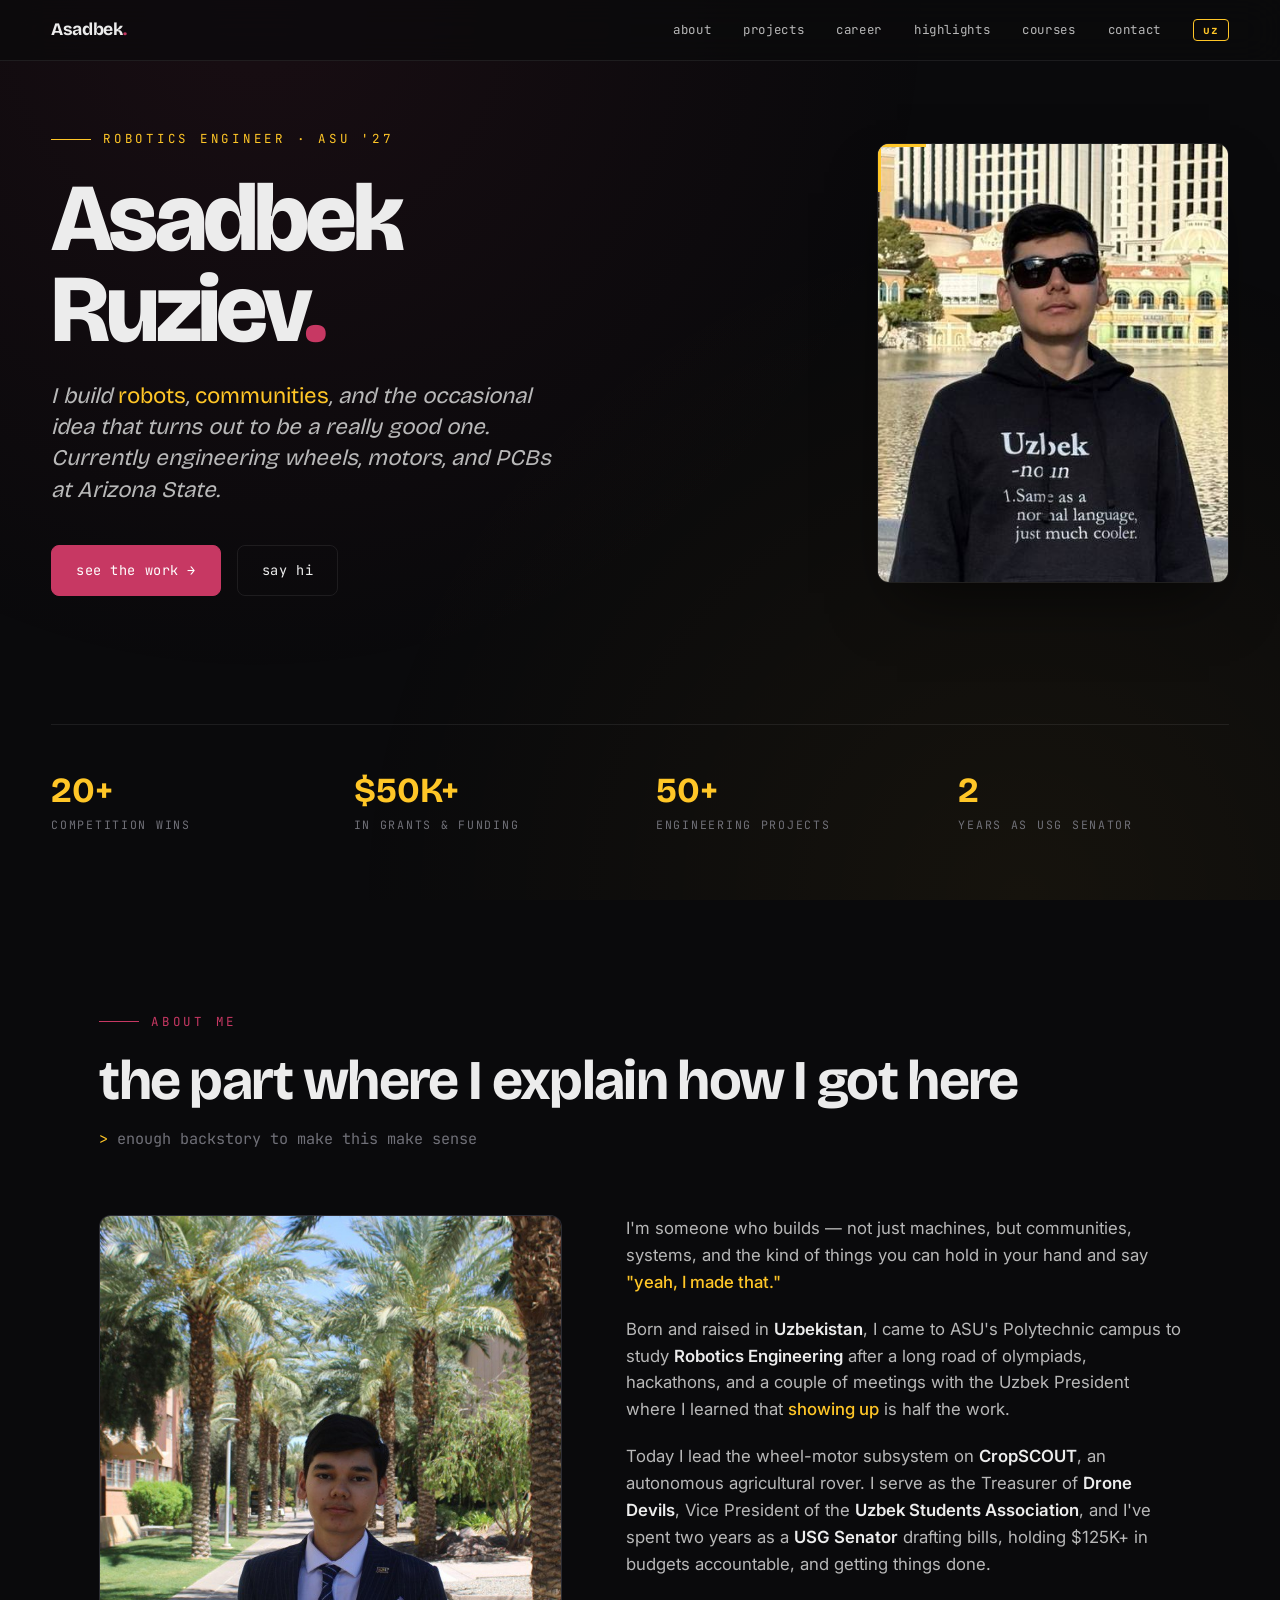
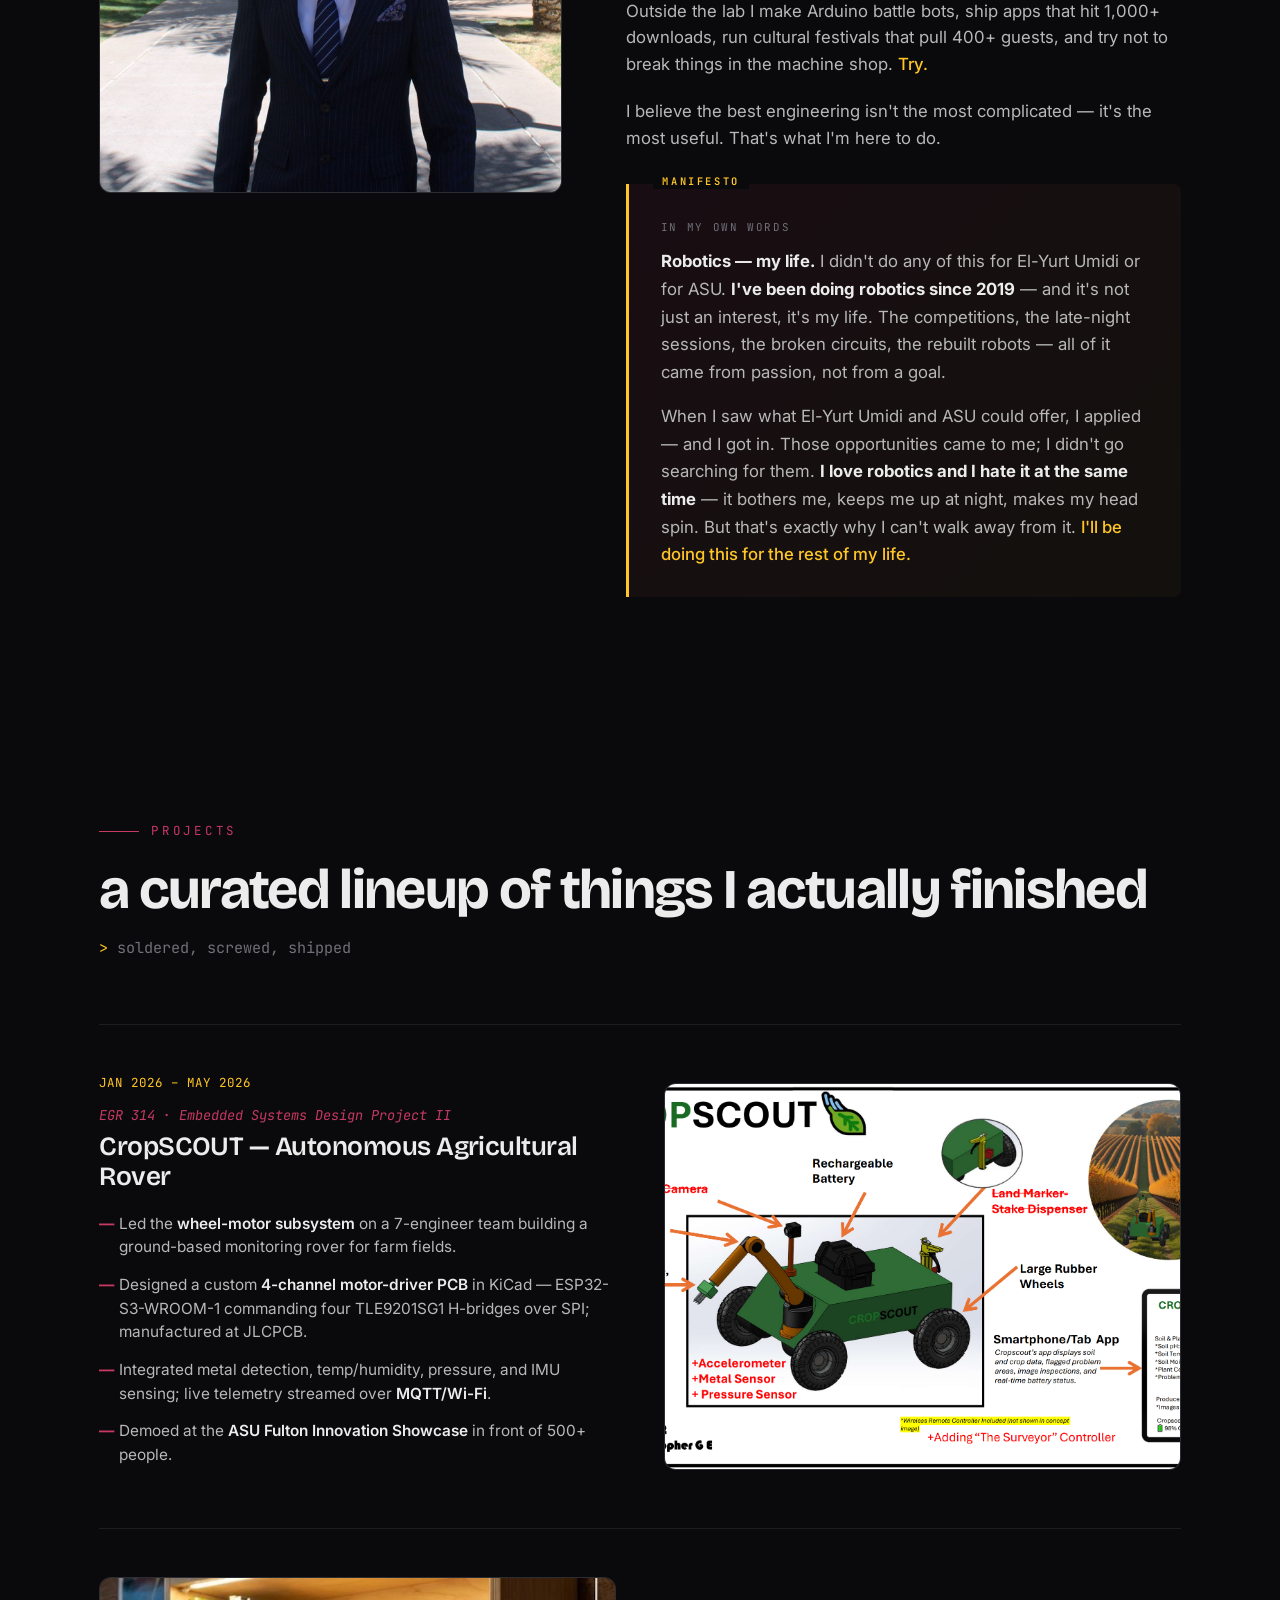
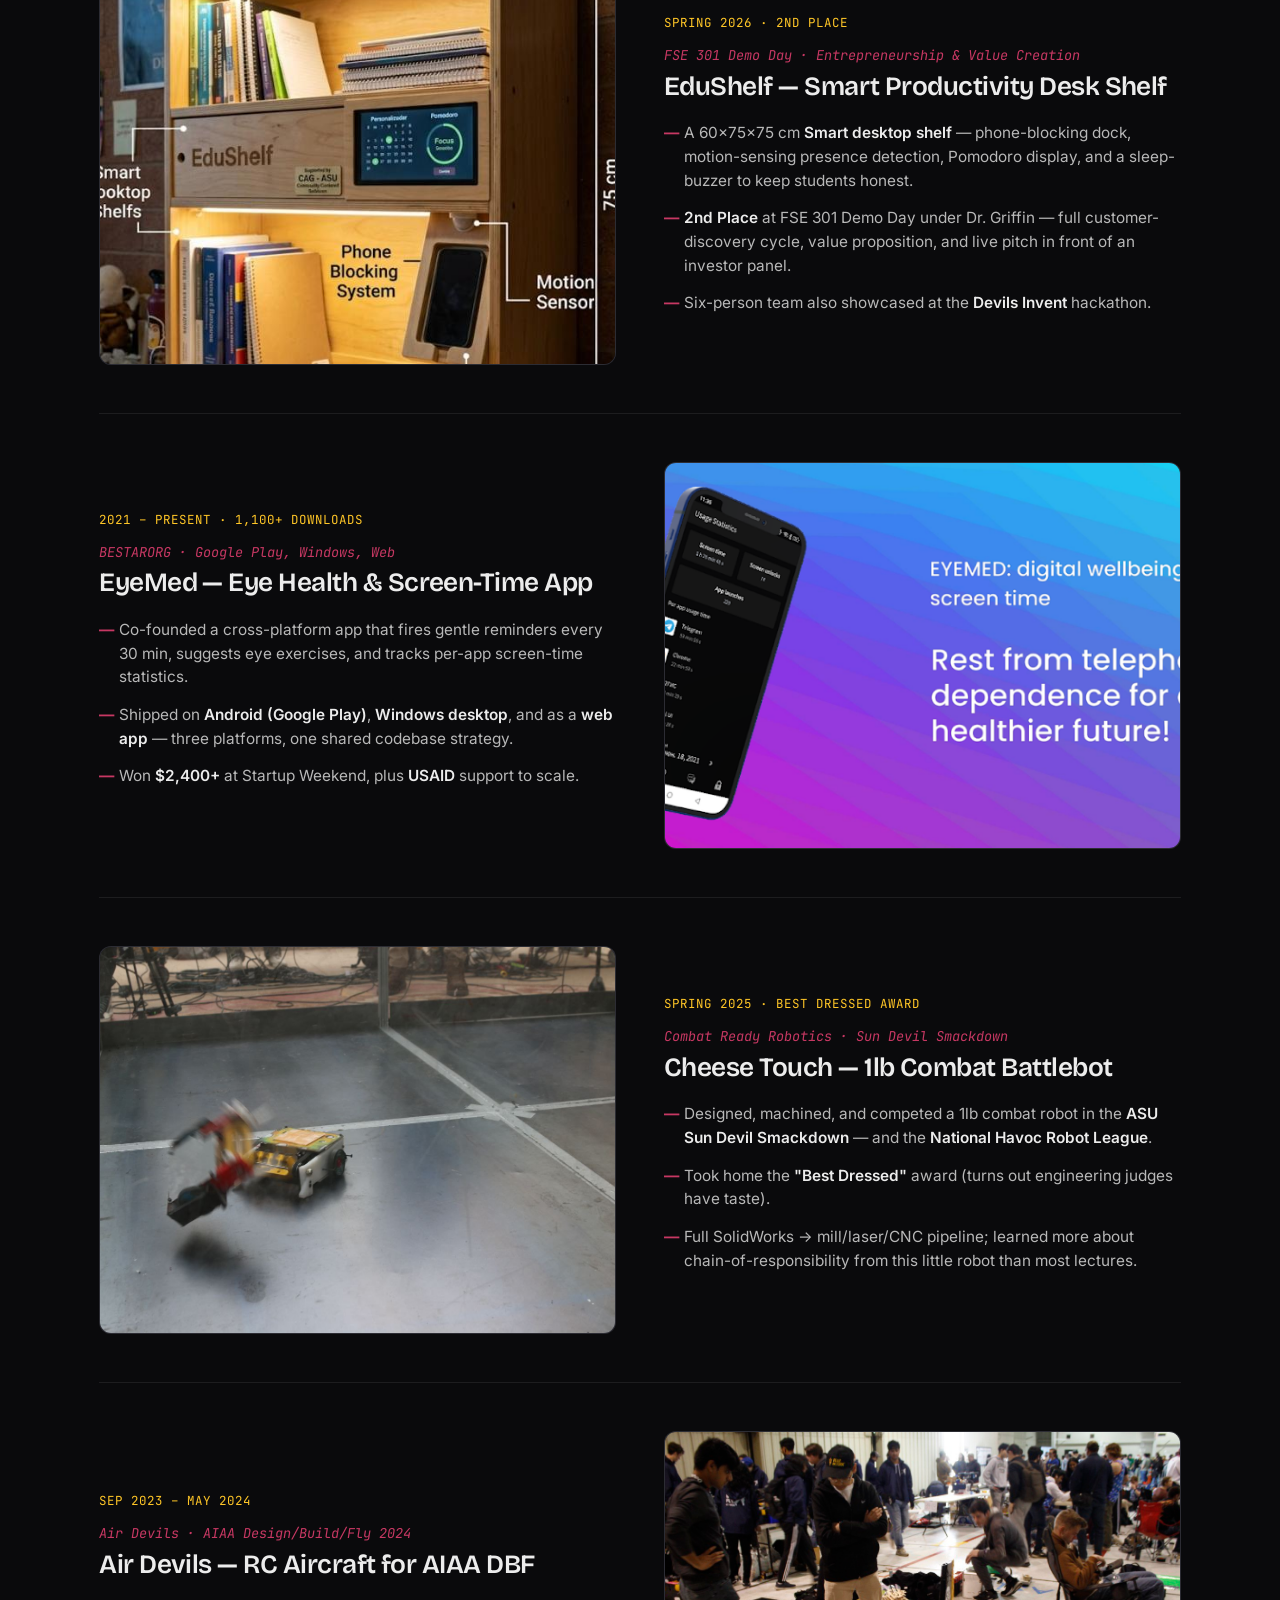
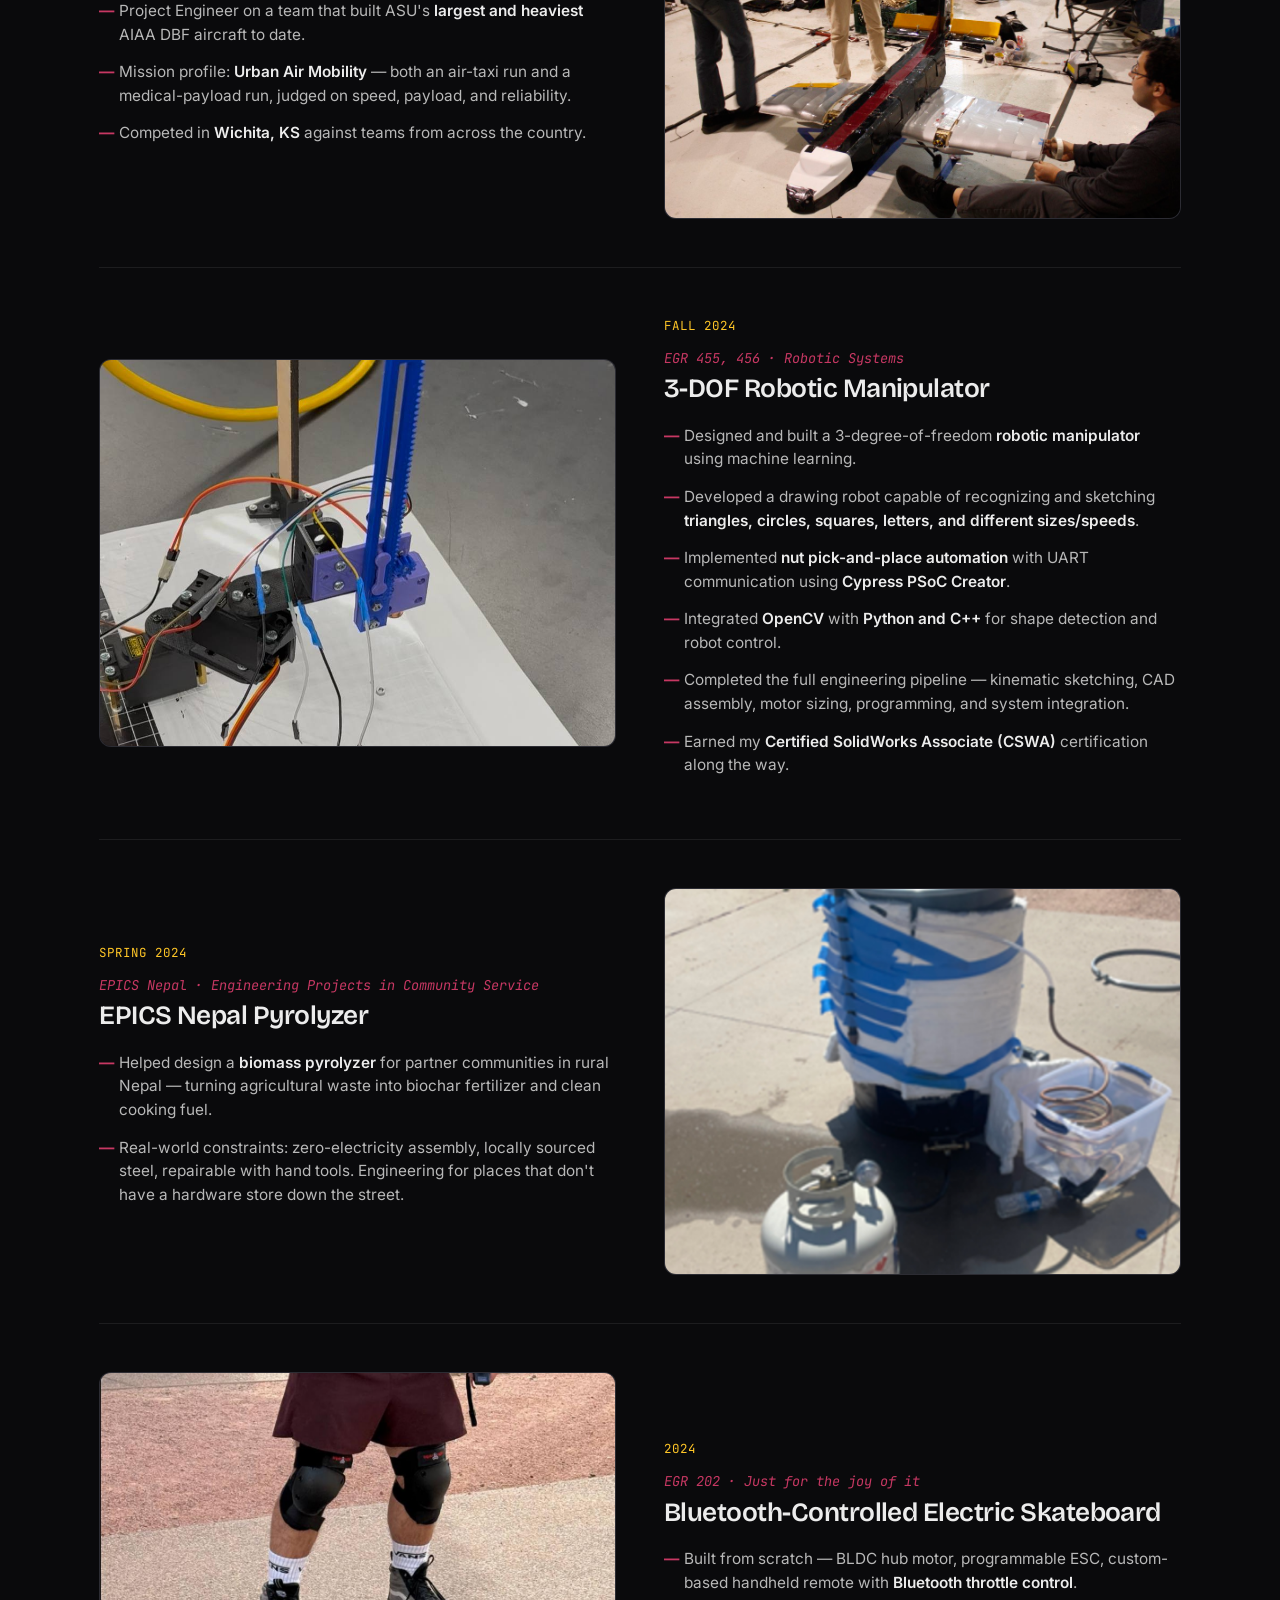
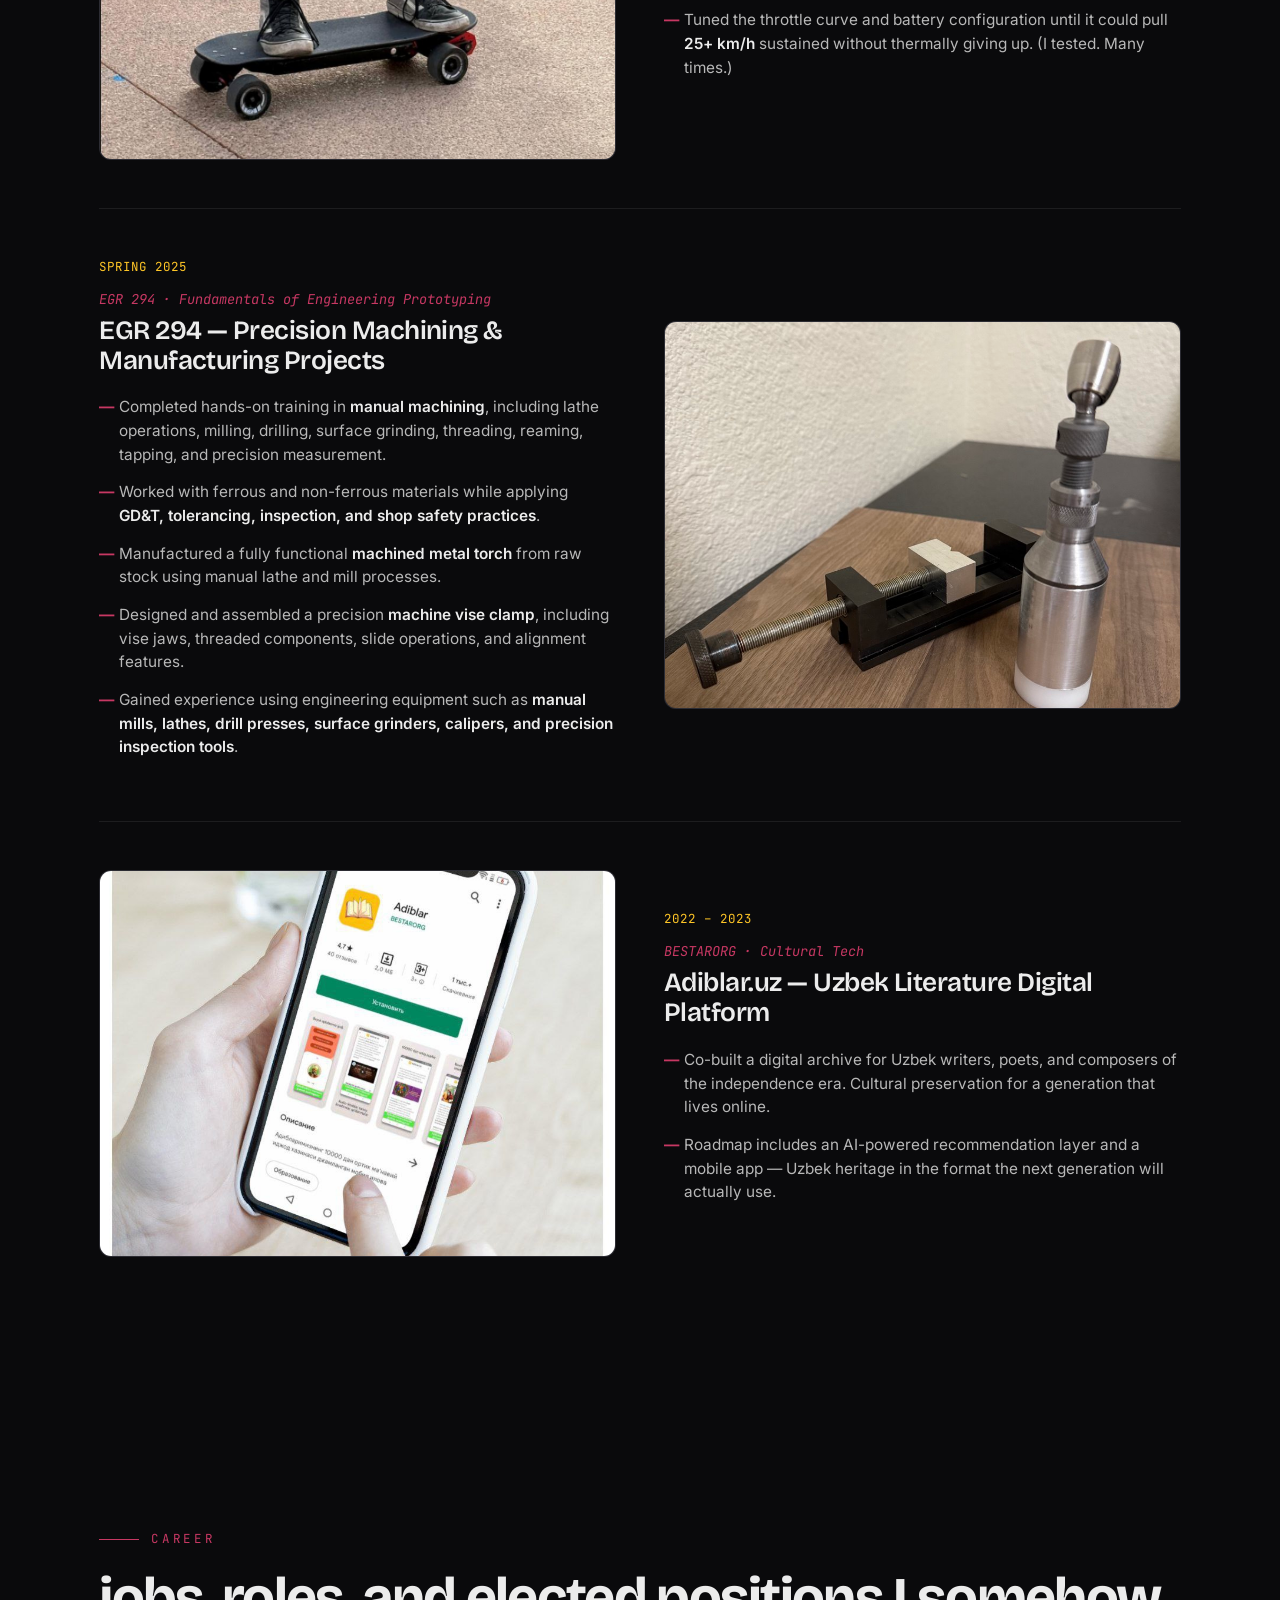
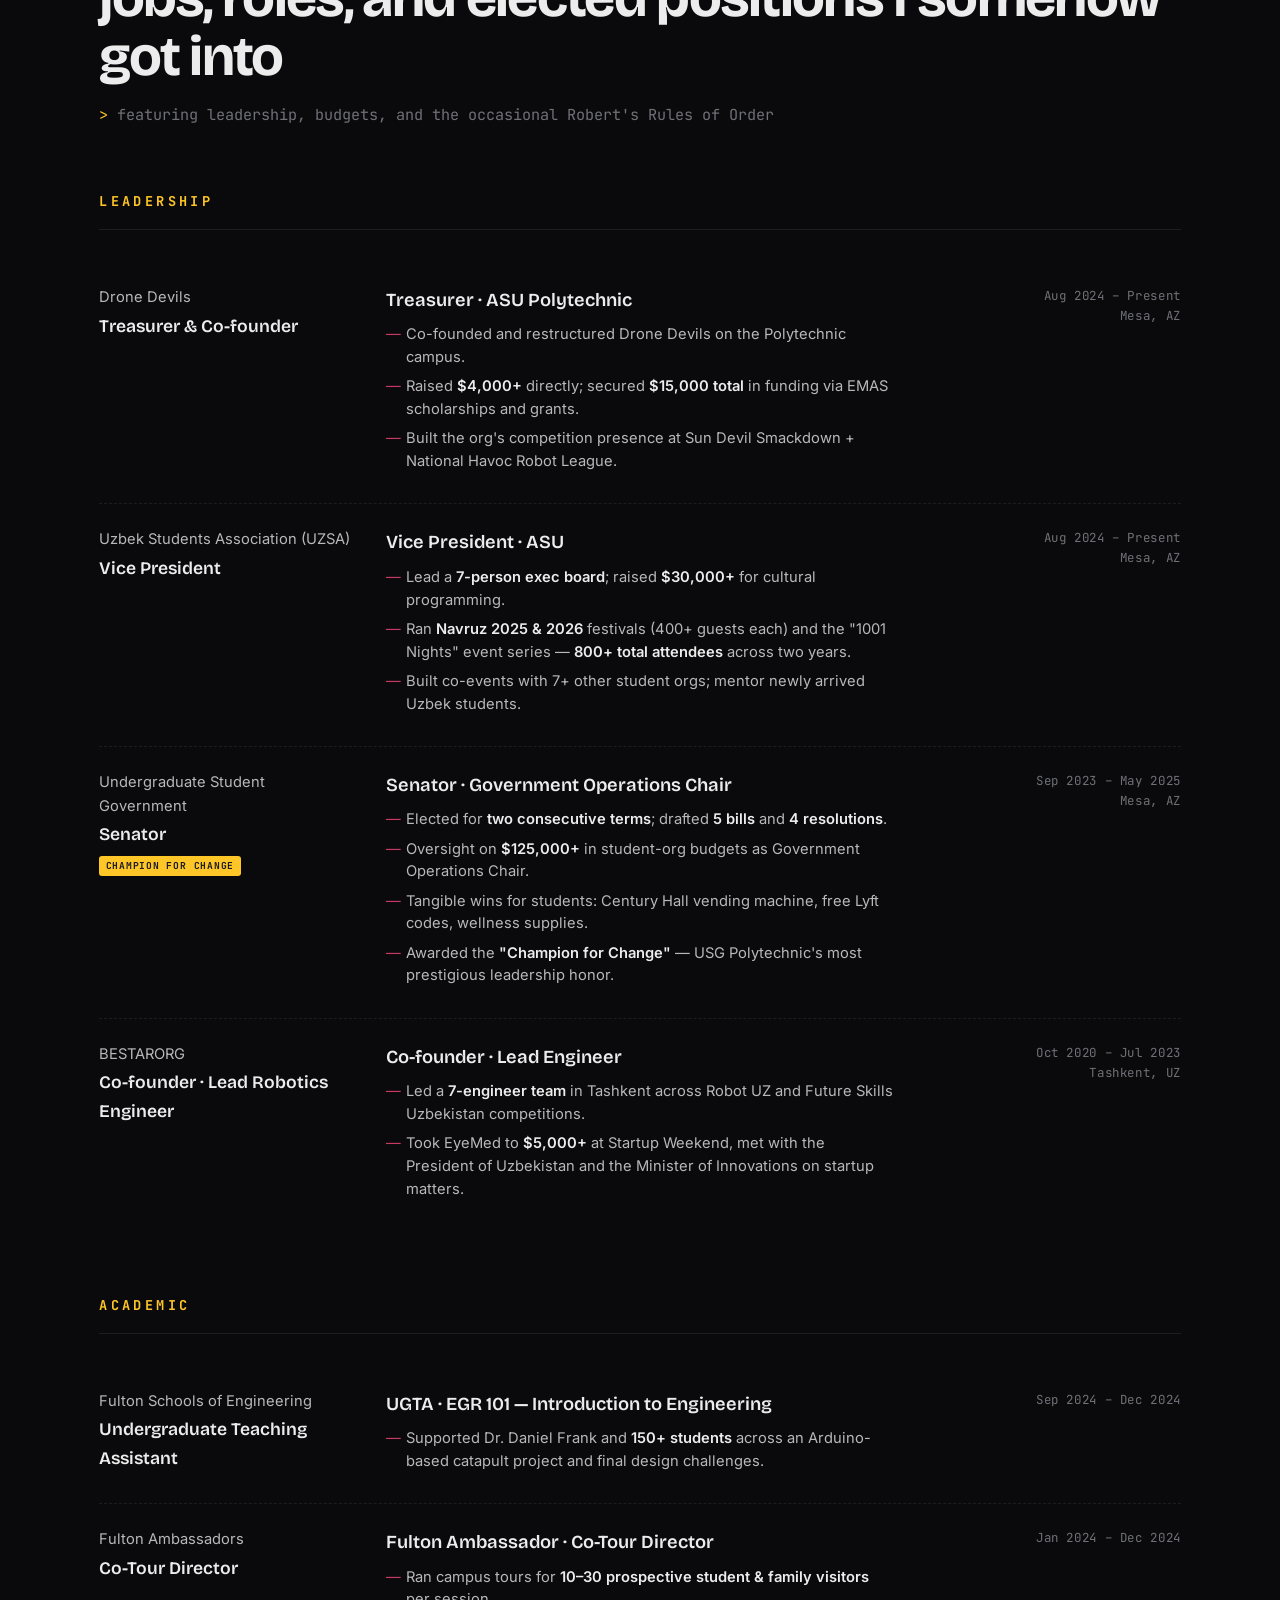
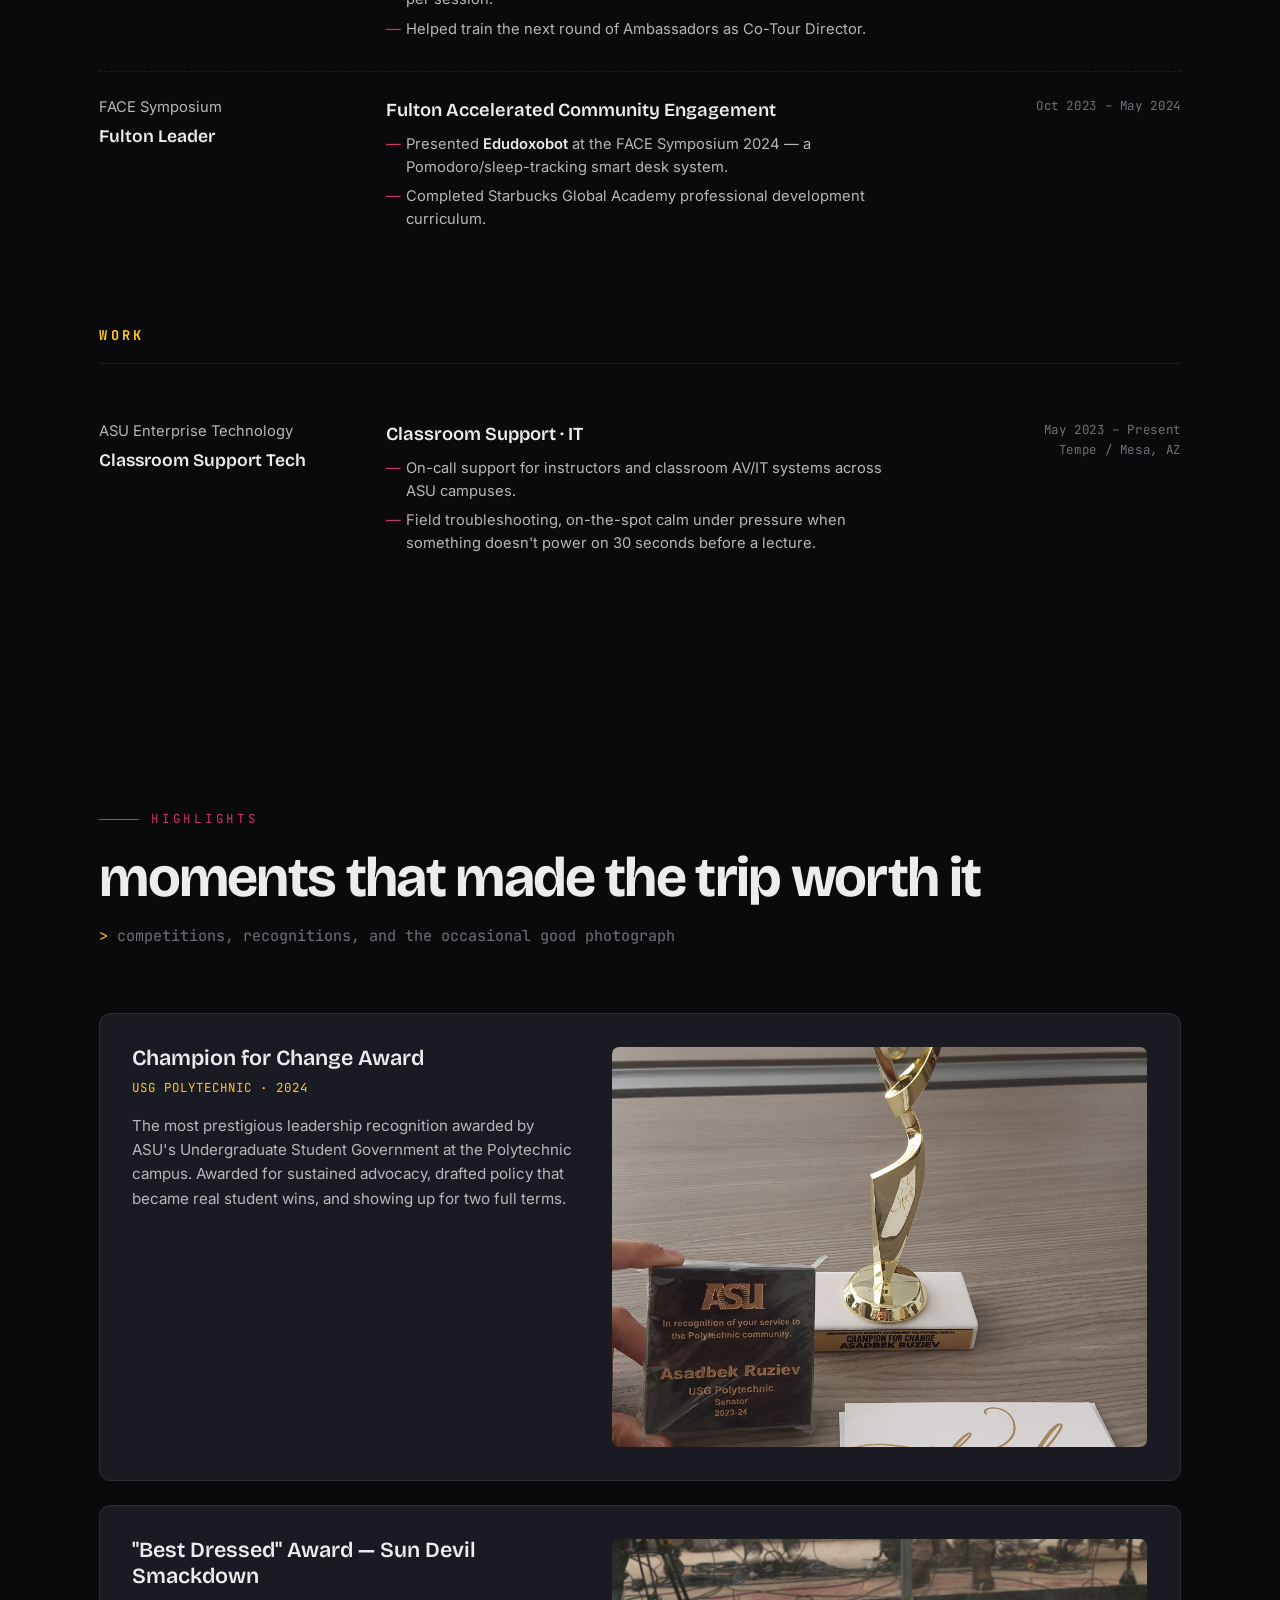
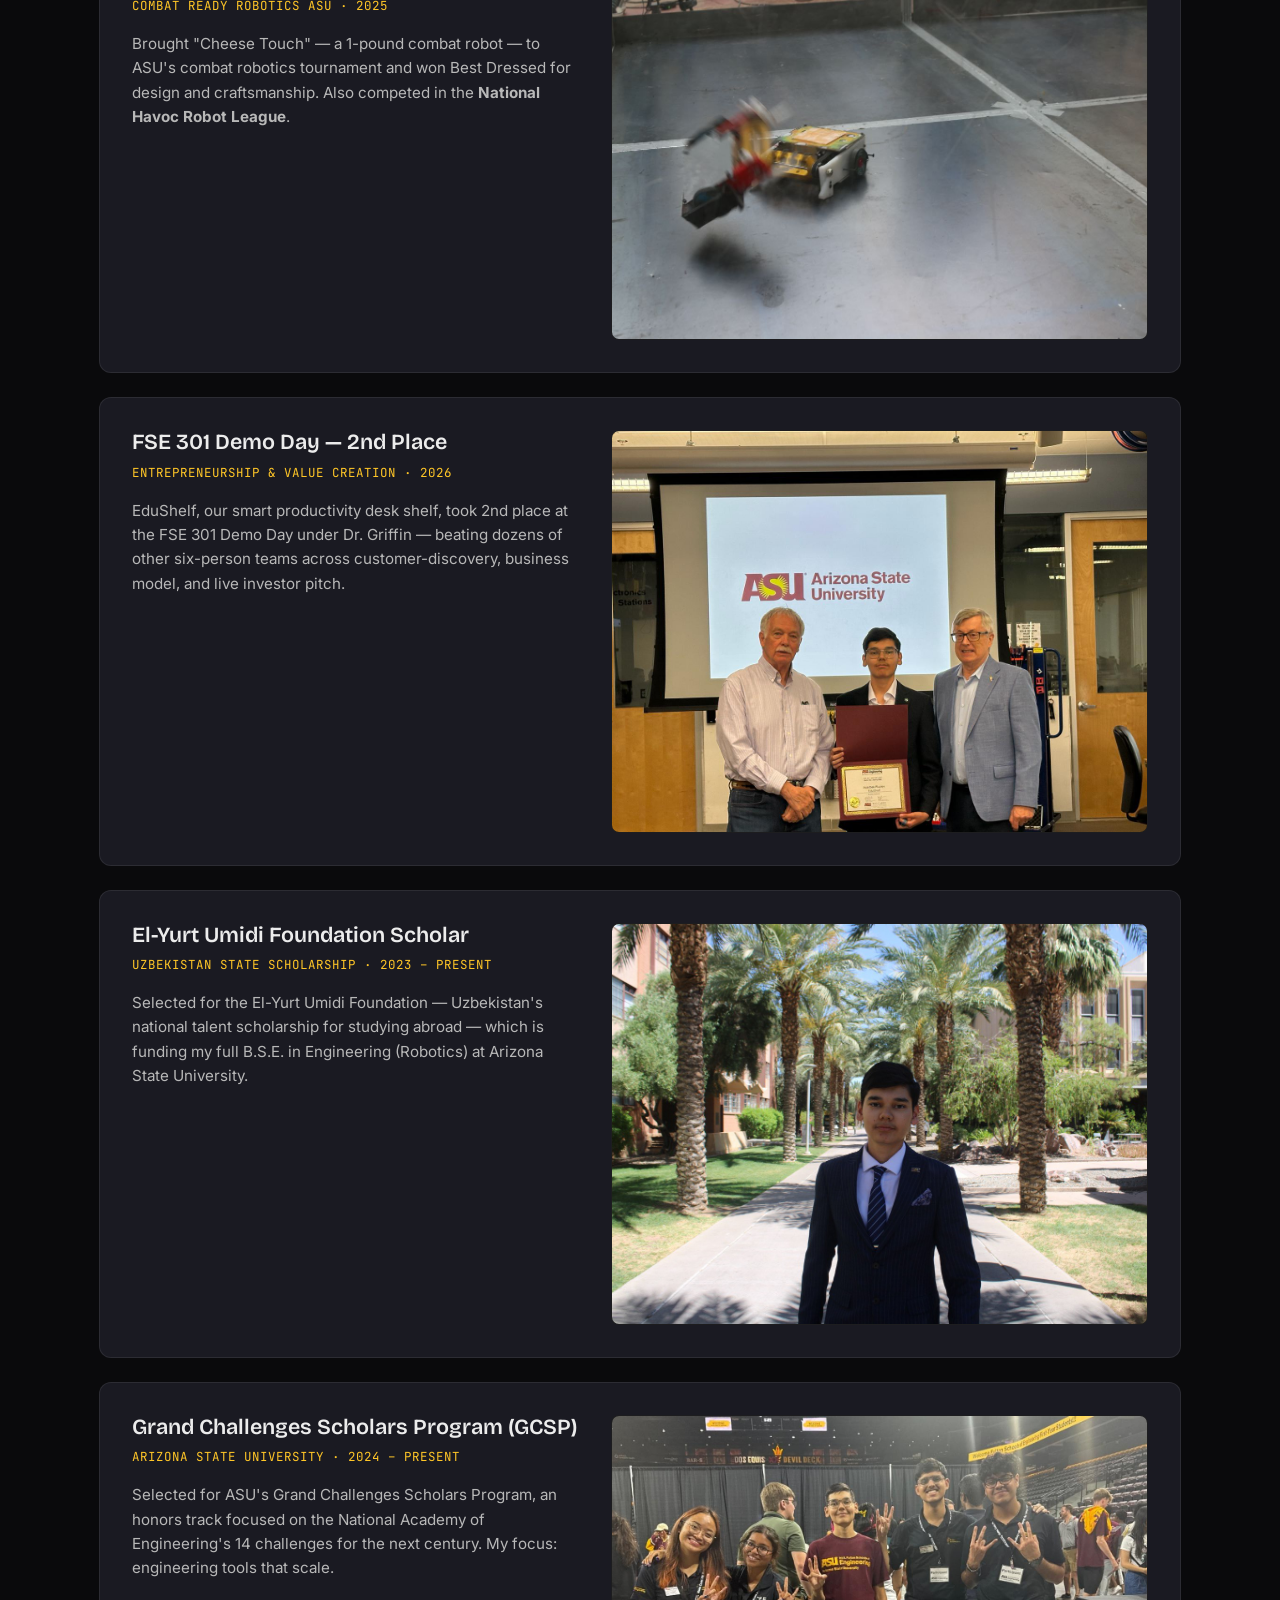
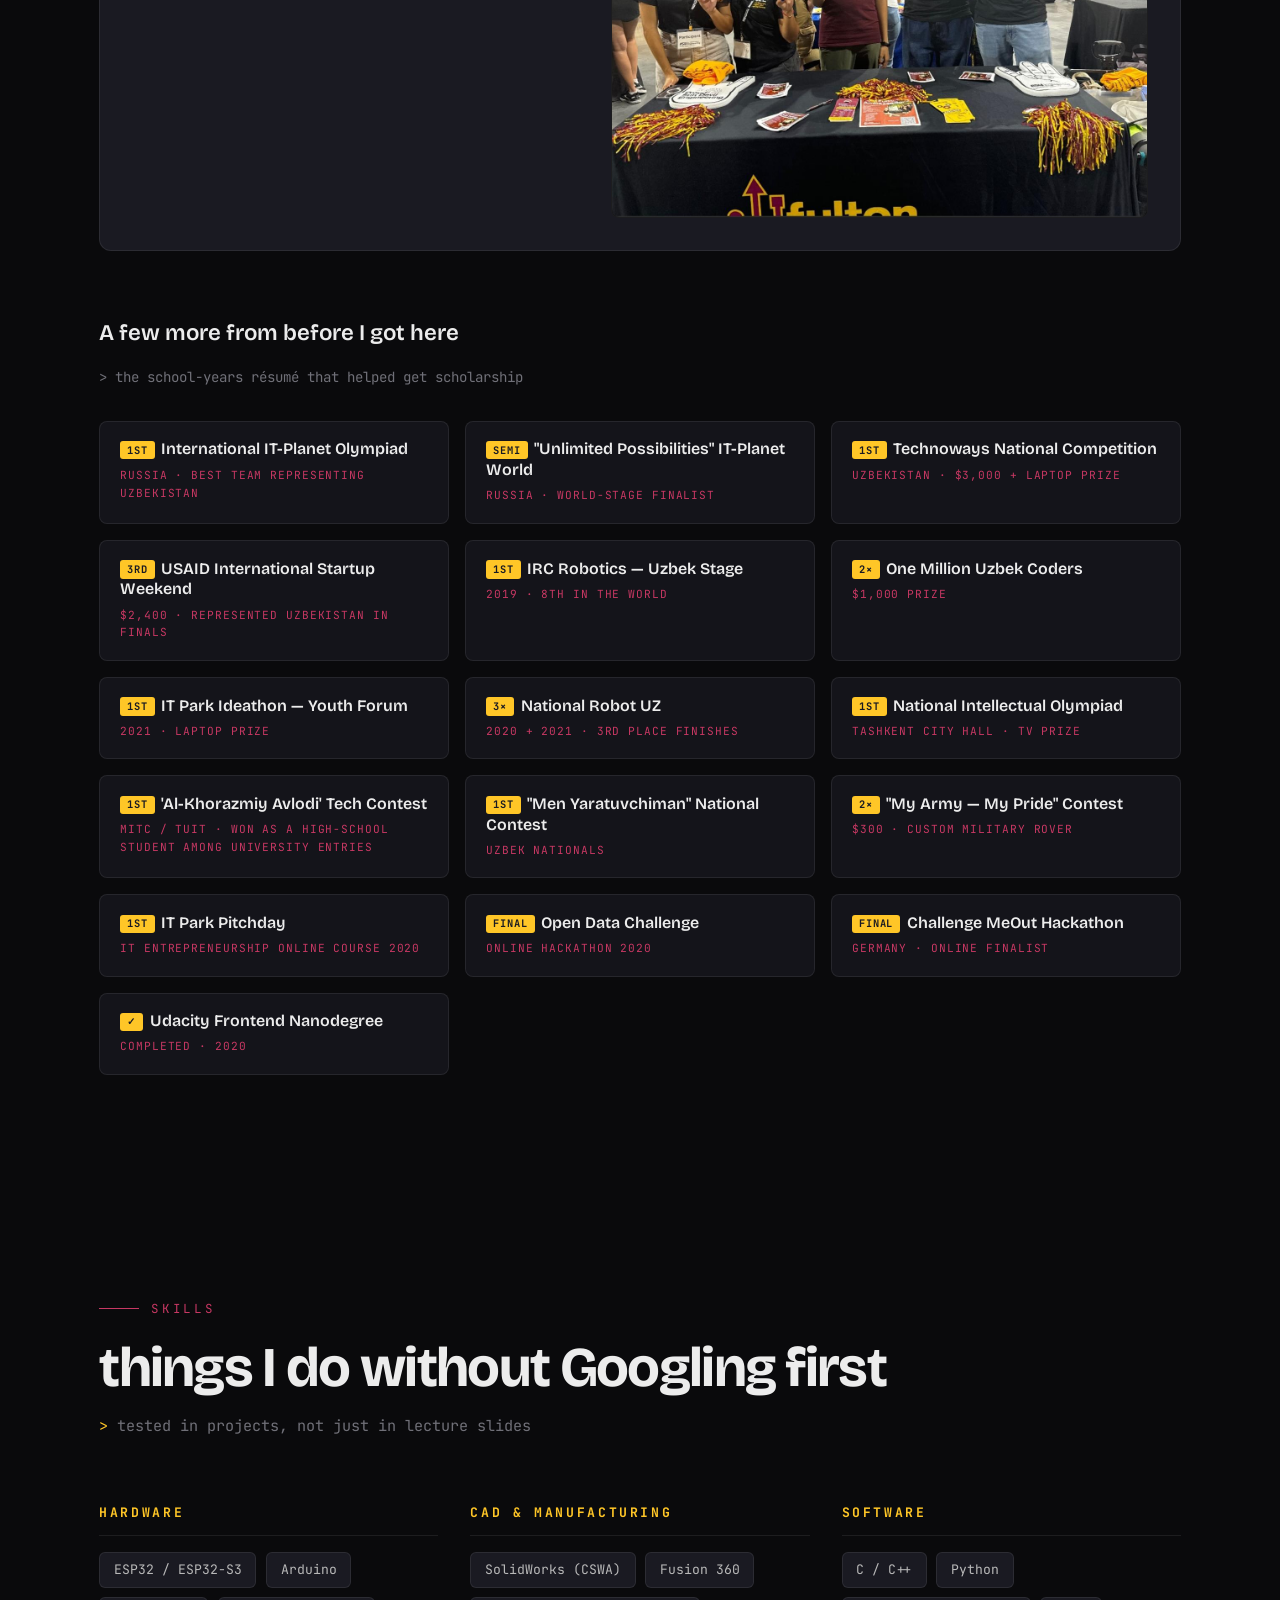
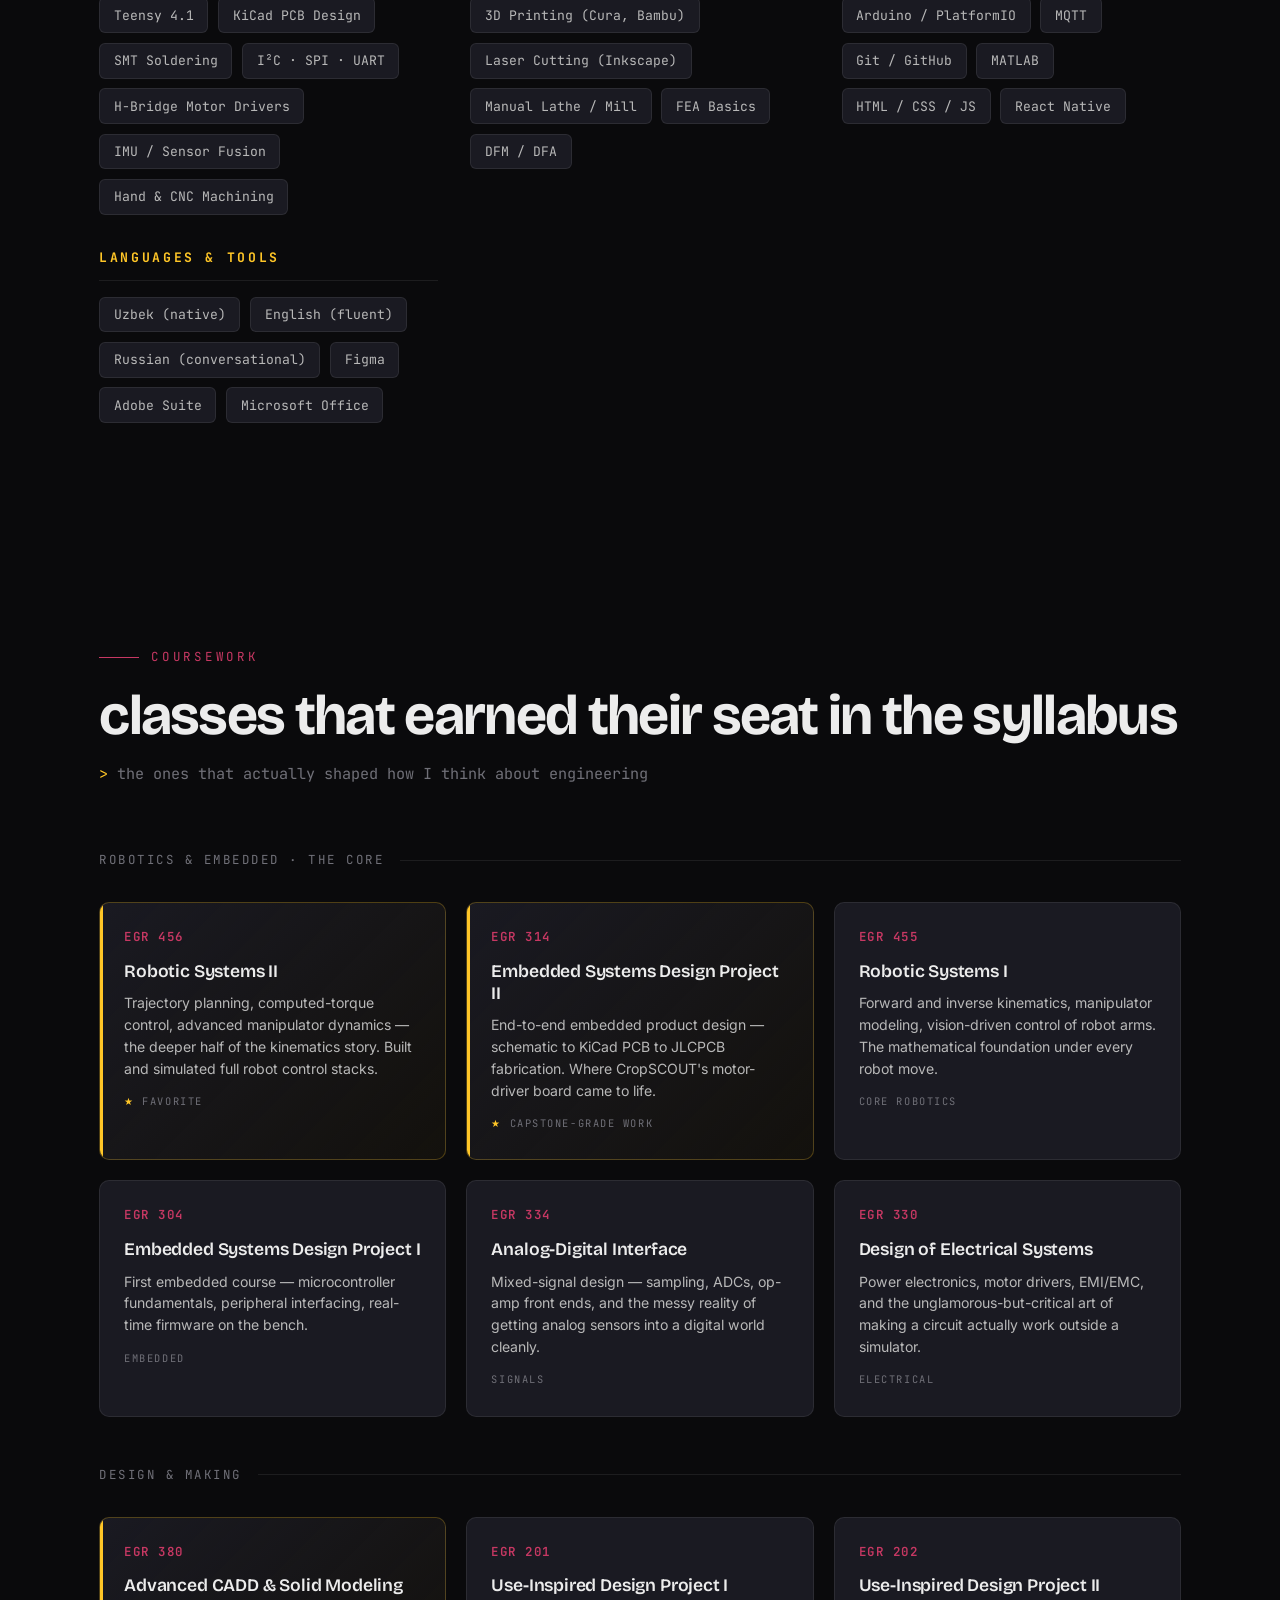
==== commit cd429942: "egr294 fix" ====
--- a/index.html
+++ b/index.html
@@ -1200,7 +1200,7 @@
         </ul>
     </div>
     <div class="project-media">
-        <img src="images/portfolio/torch.jpg" alt="Precision machining projects">
+        <img src="images/portfolio/EGR294.jpg" alt="Precision machining projects">
     </div>
 </div>
 
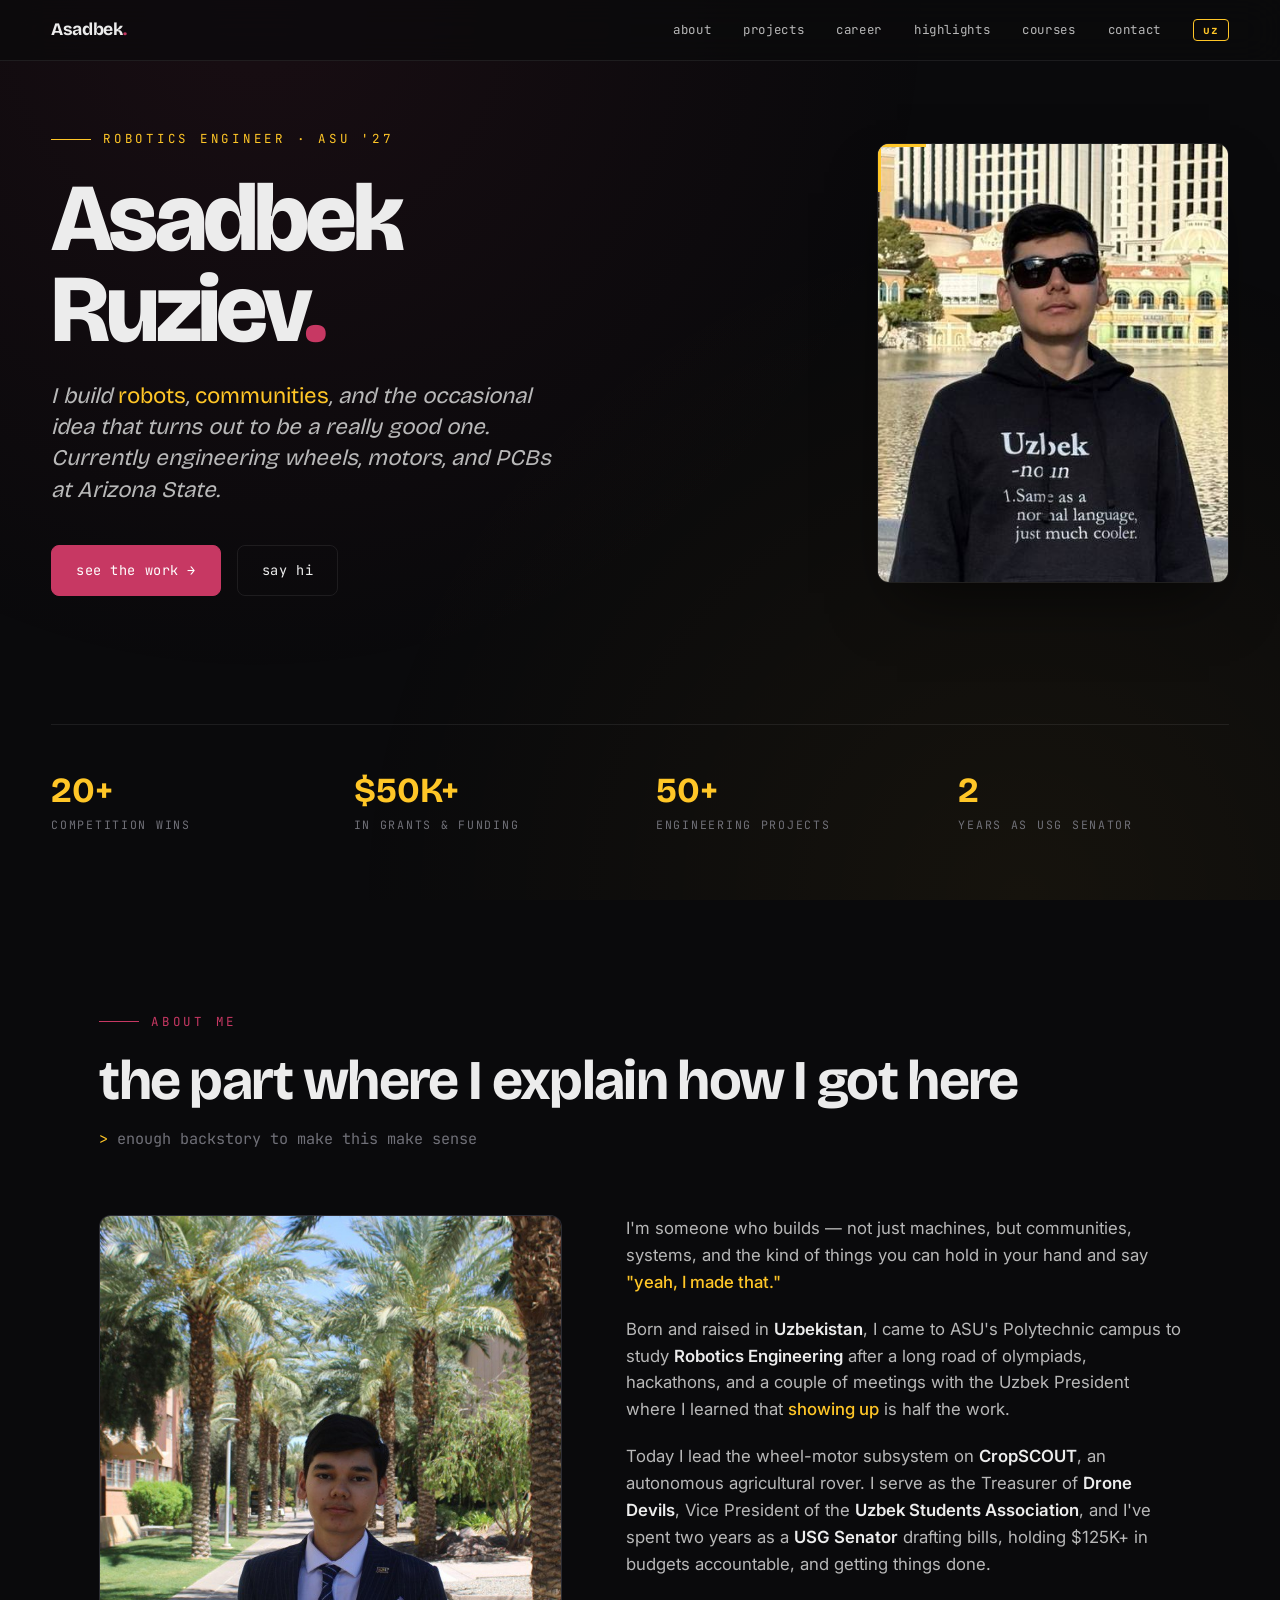
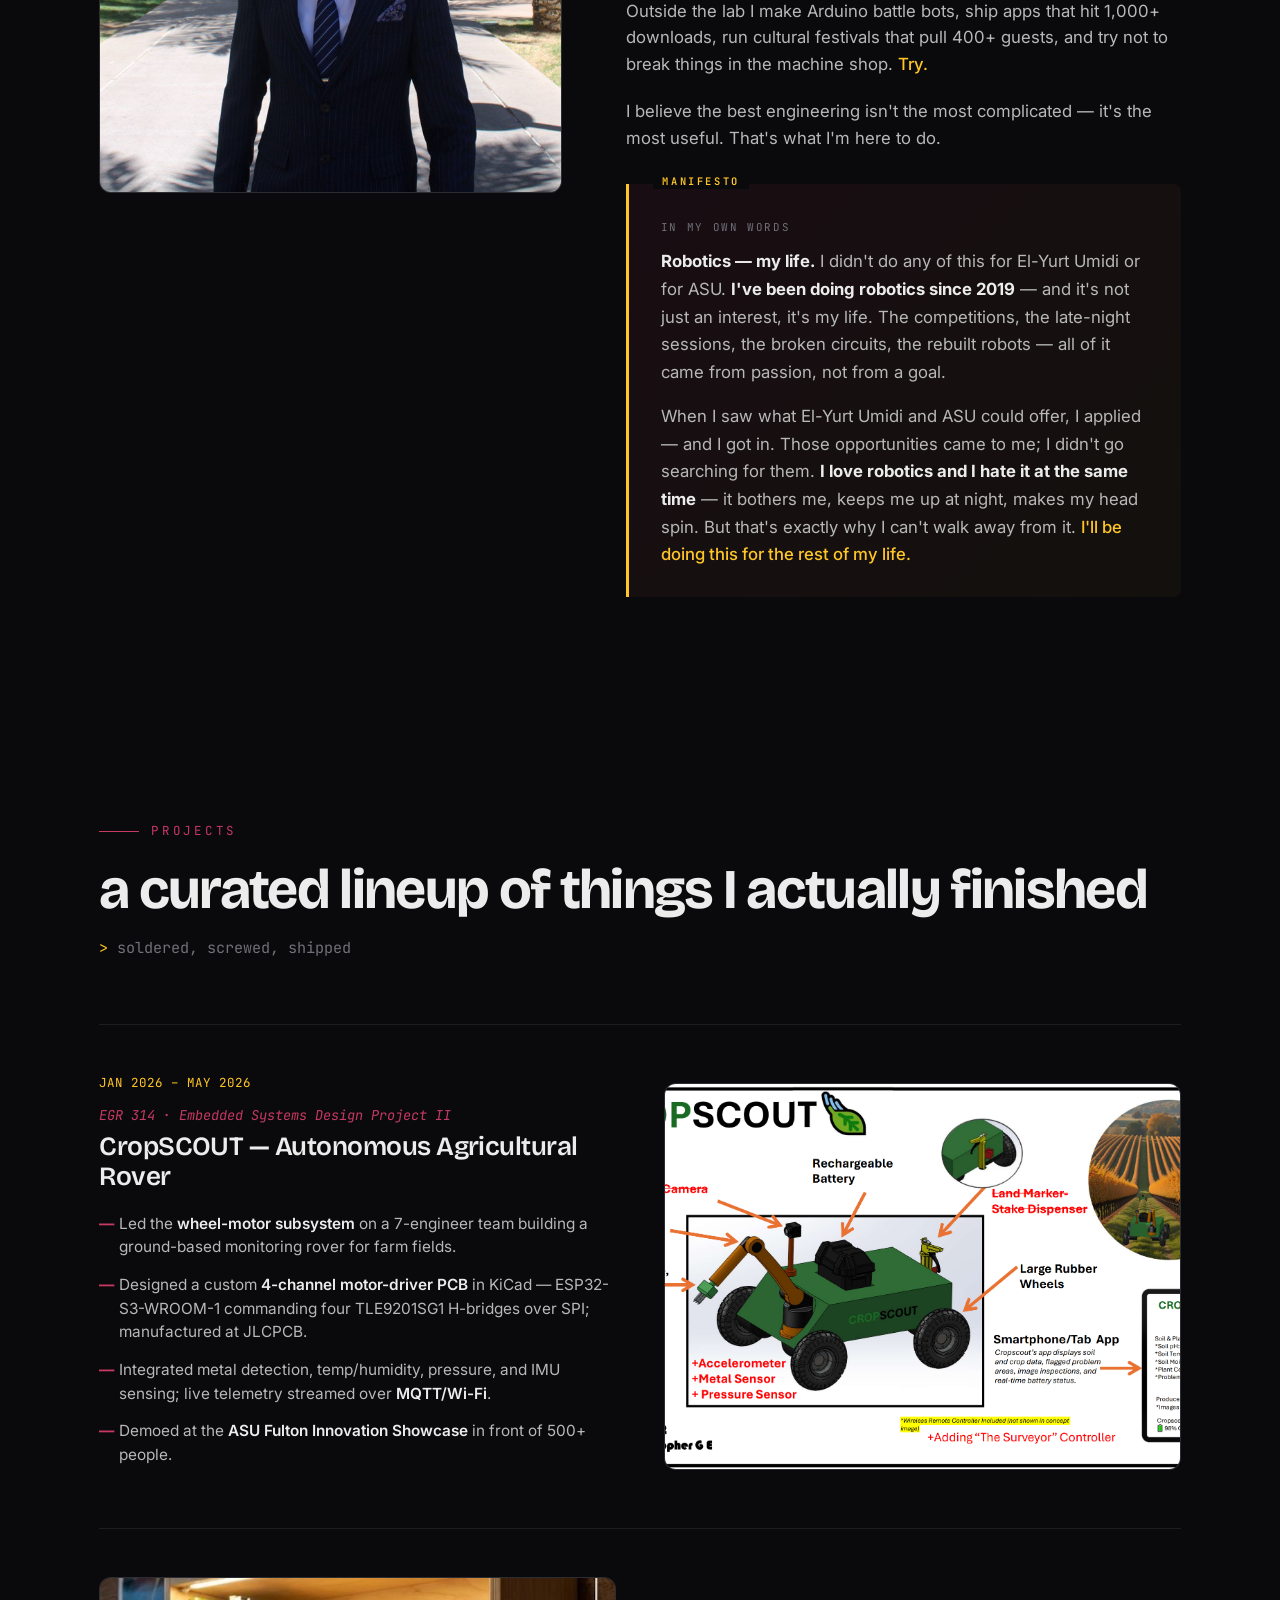
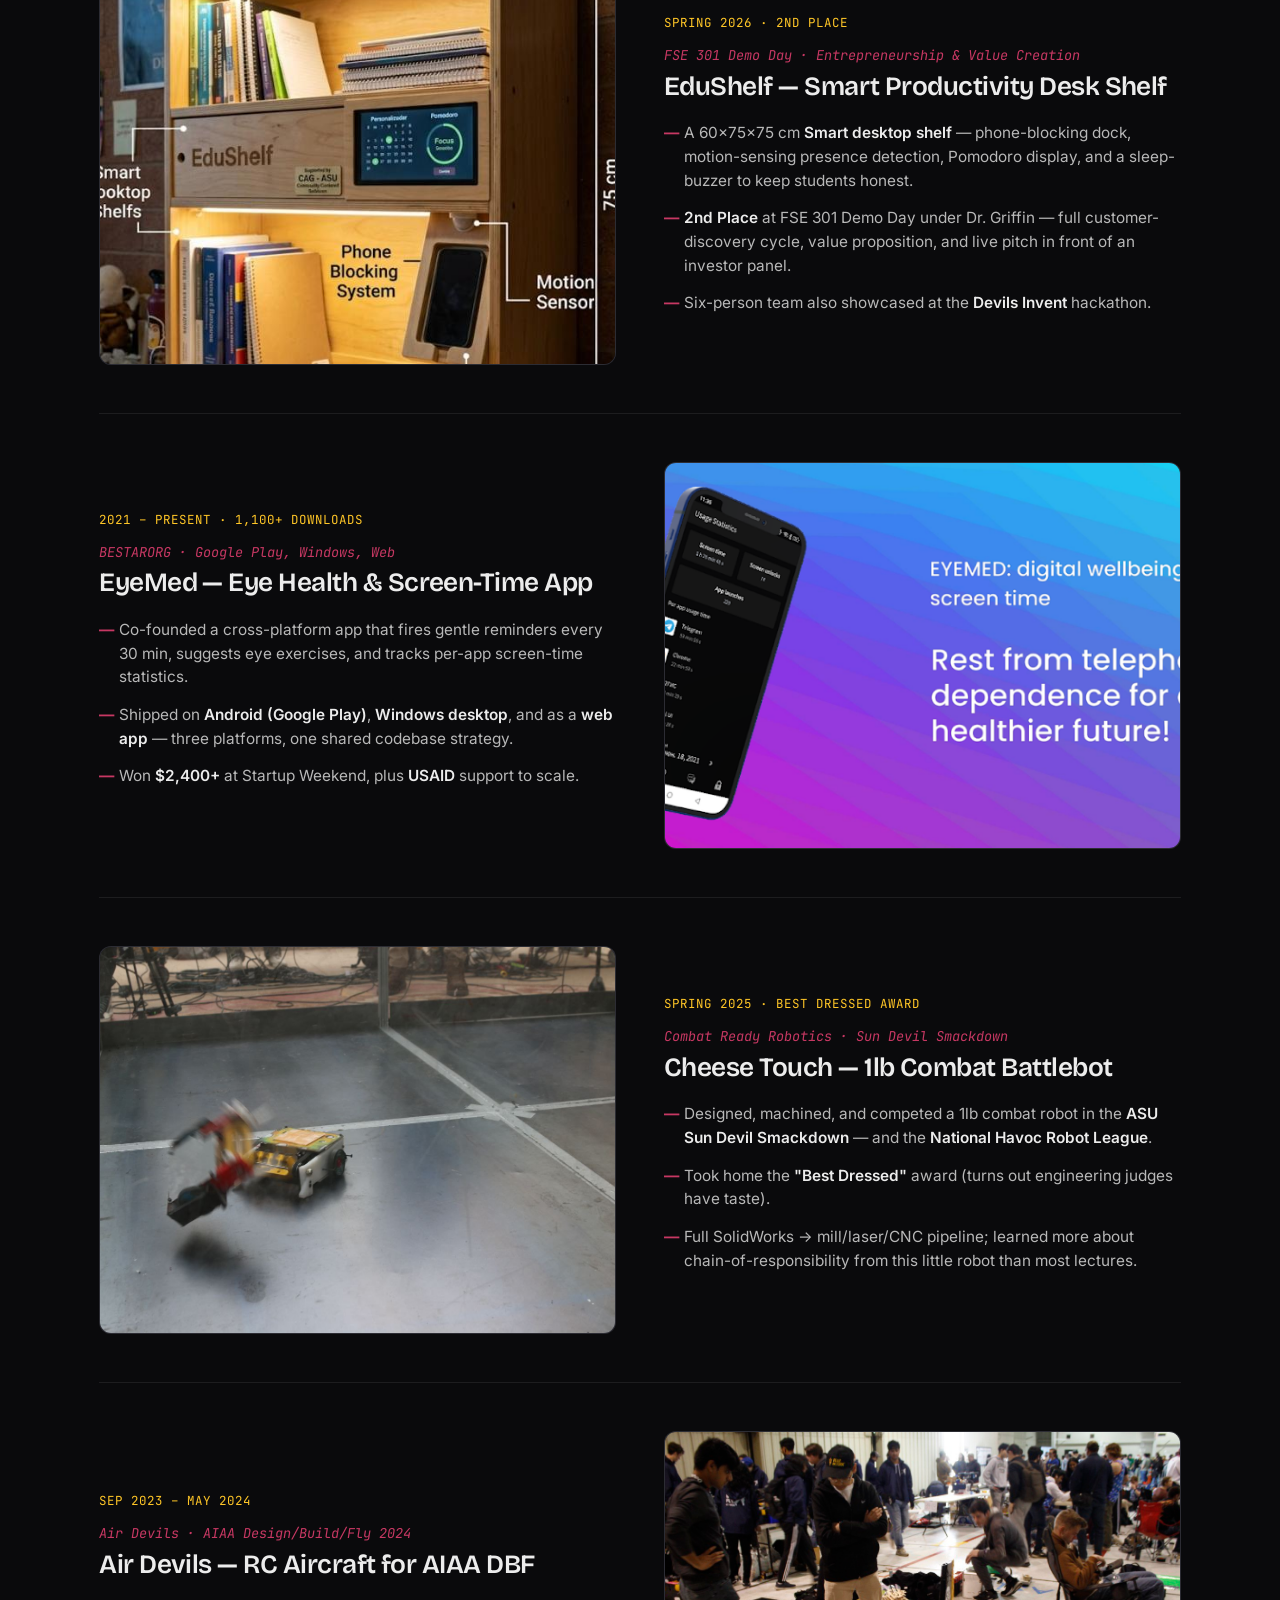
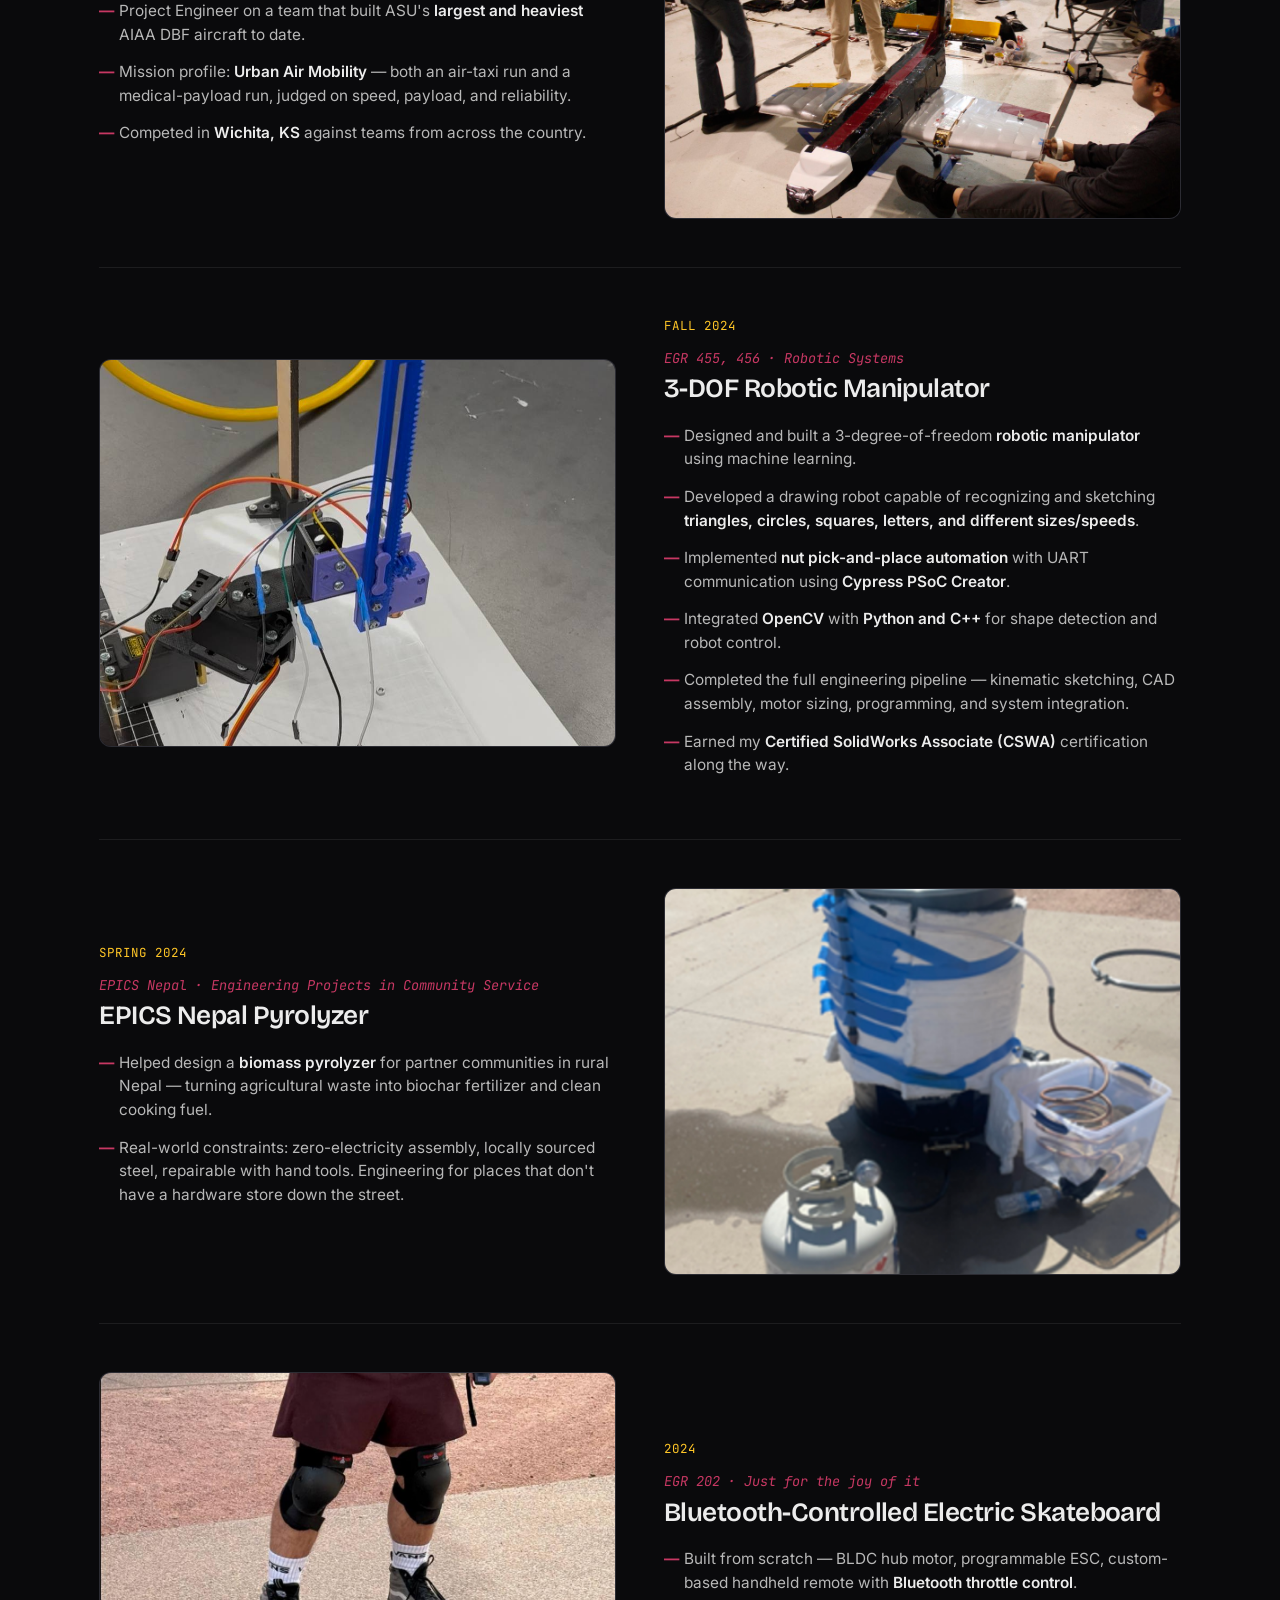
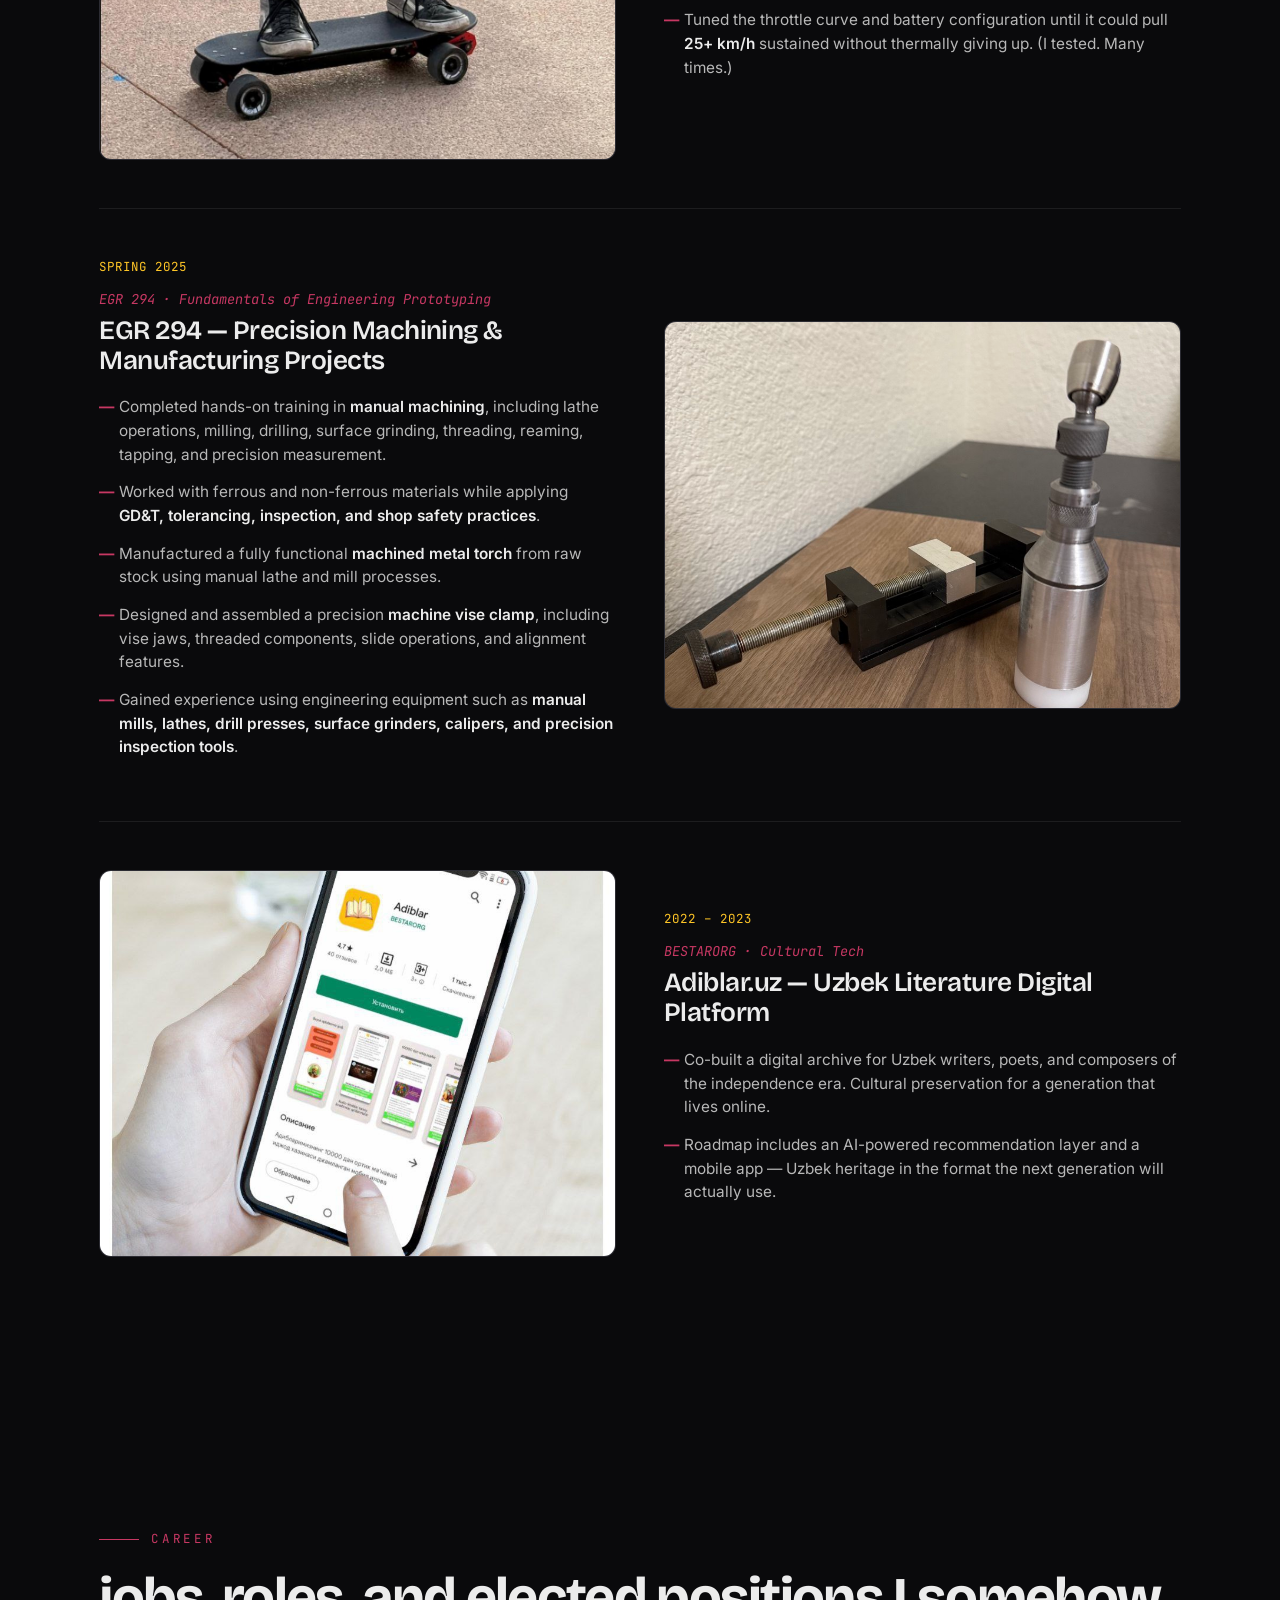
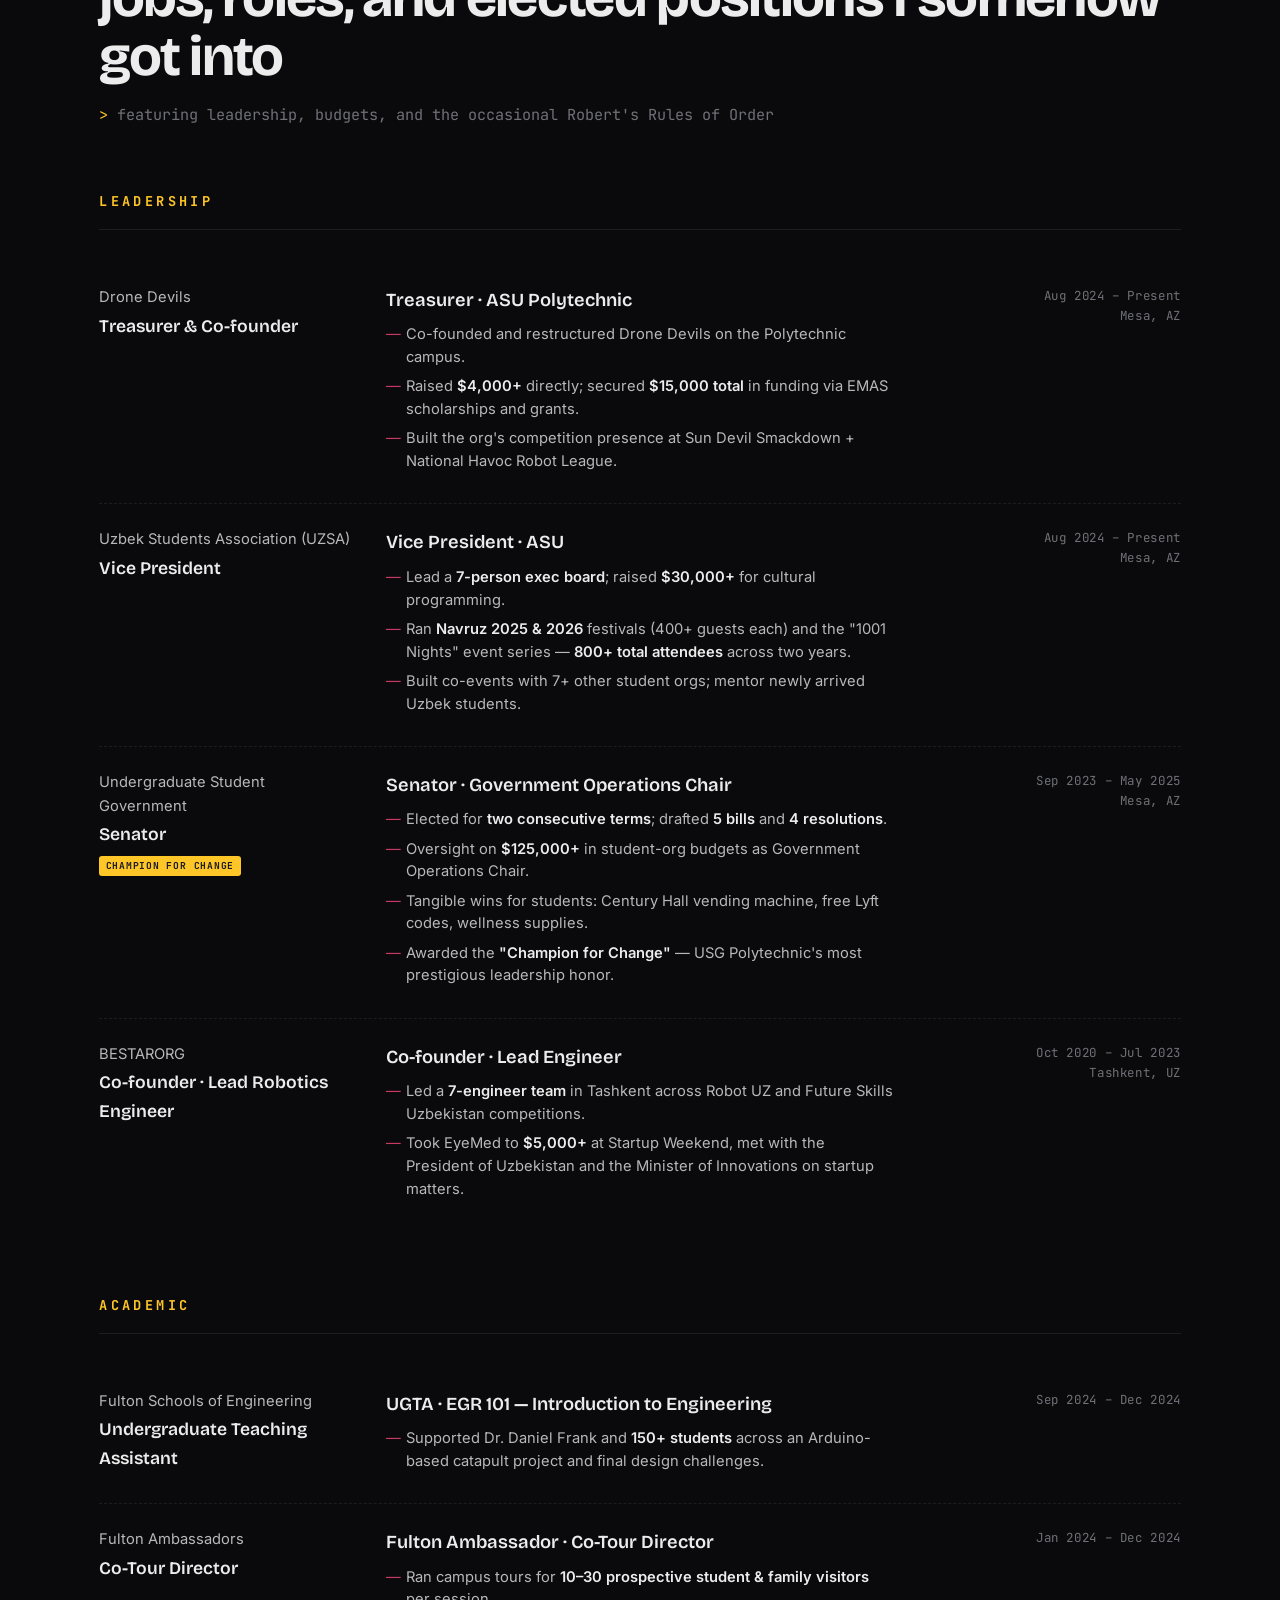
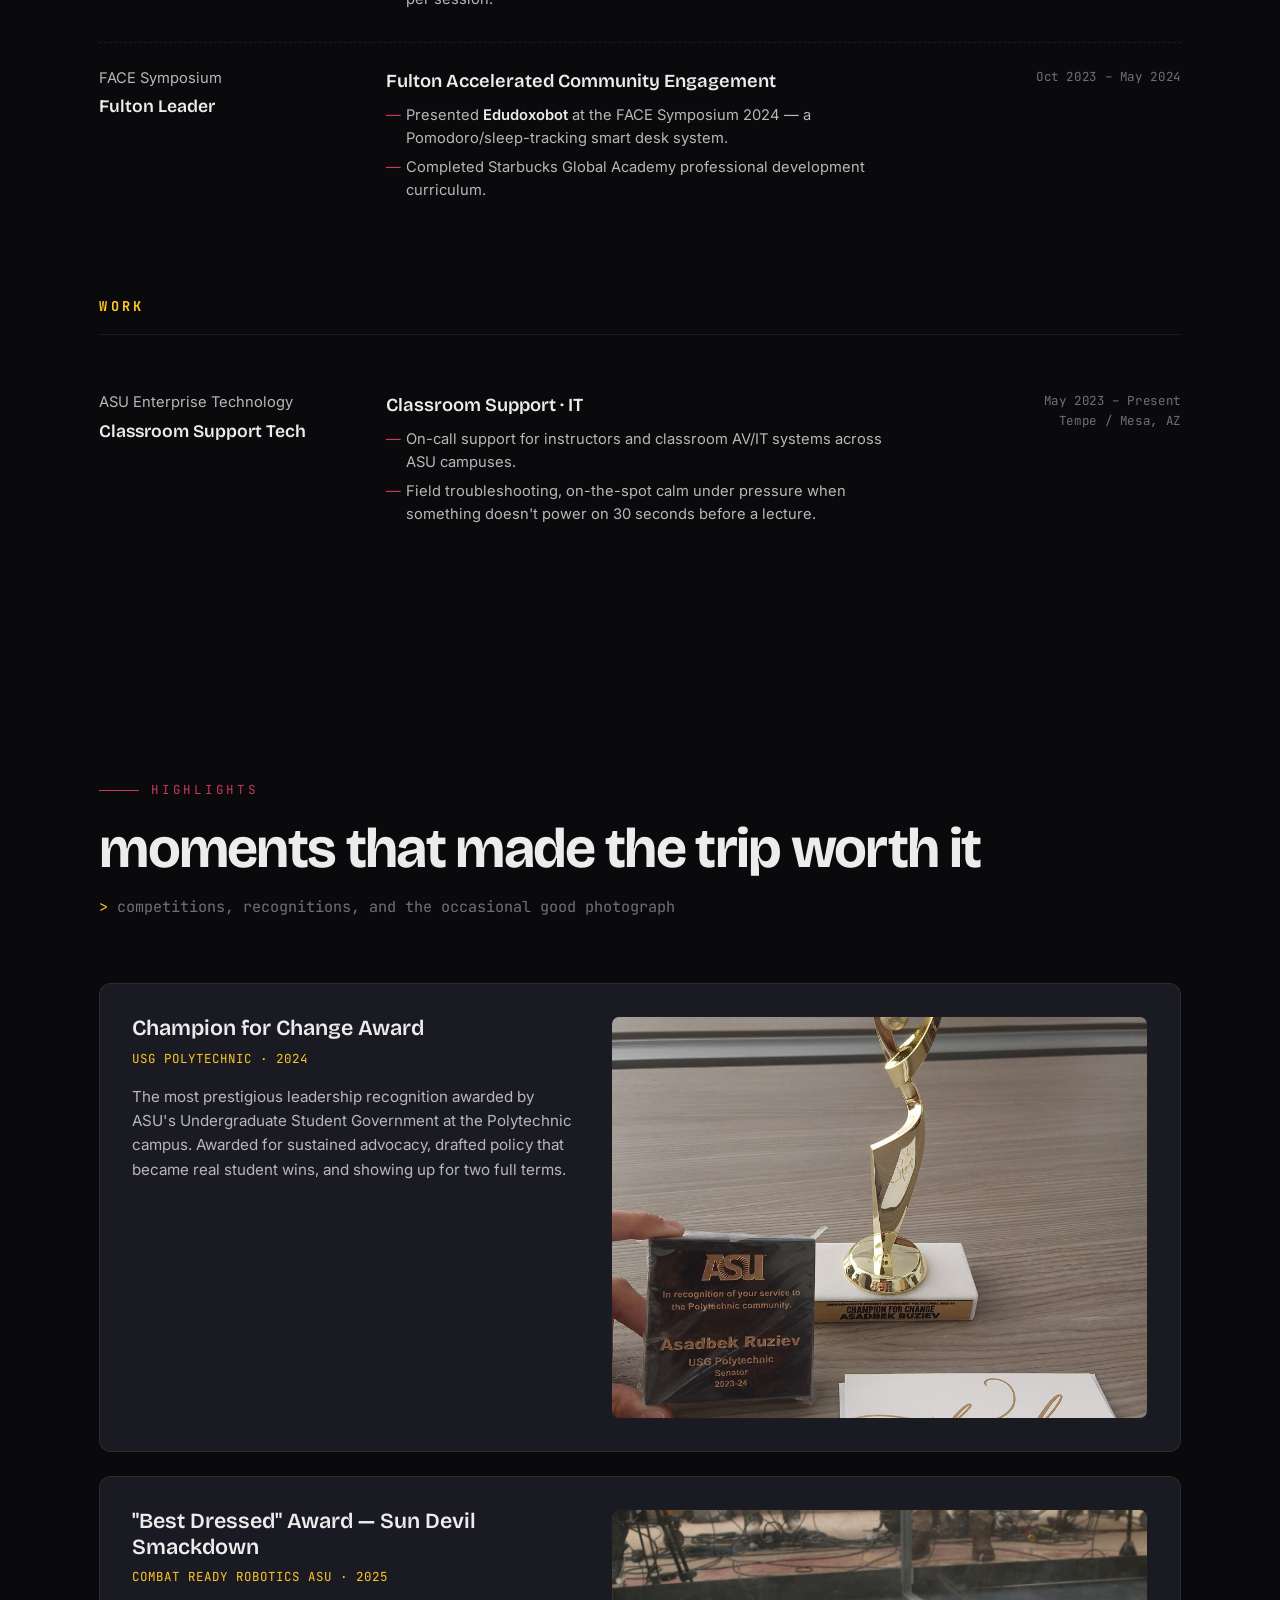
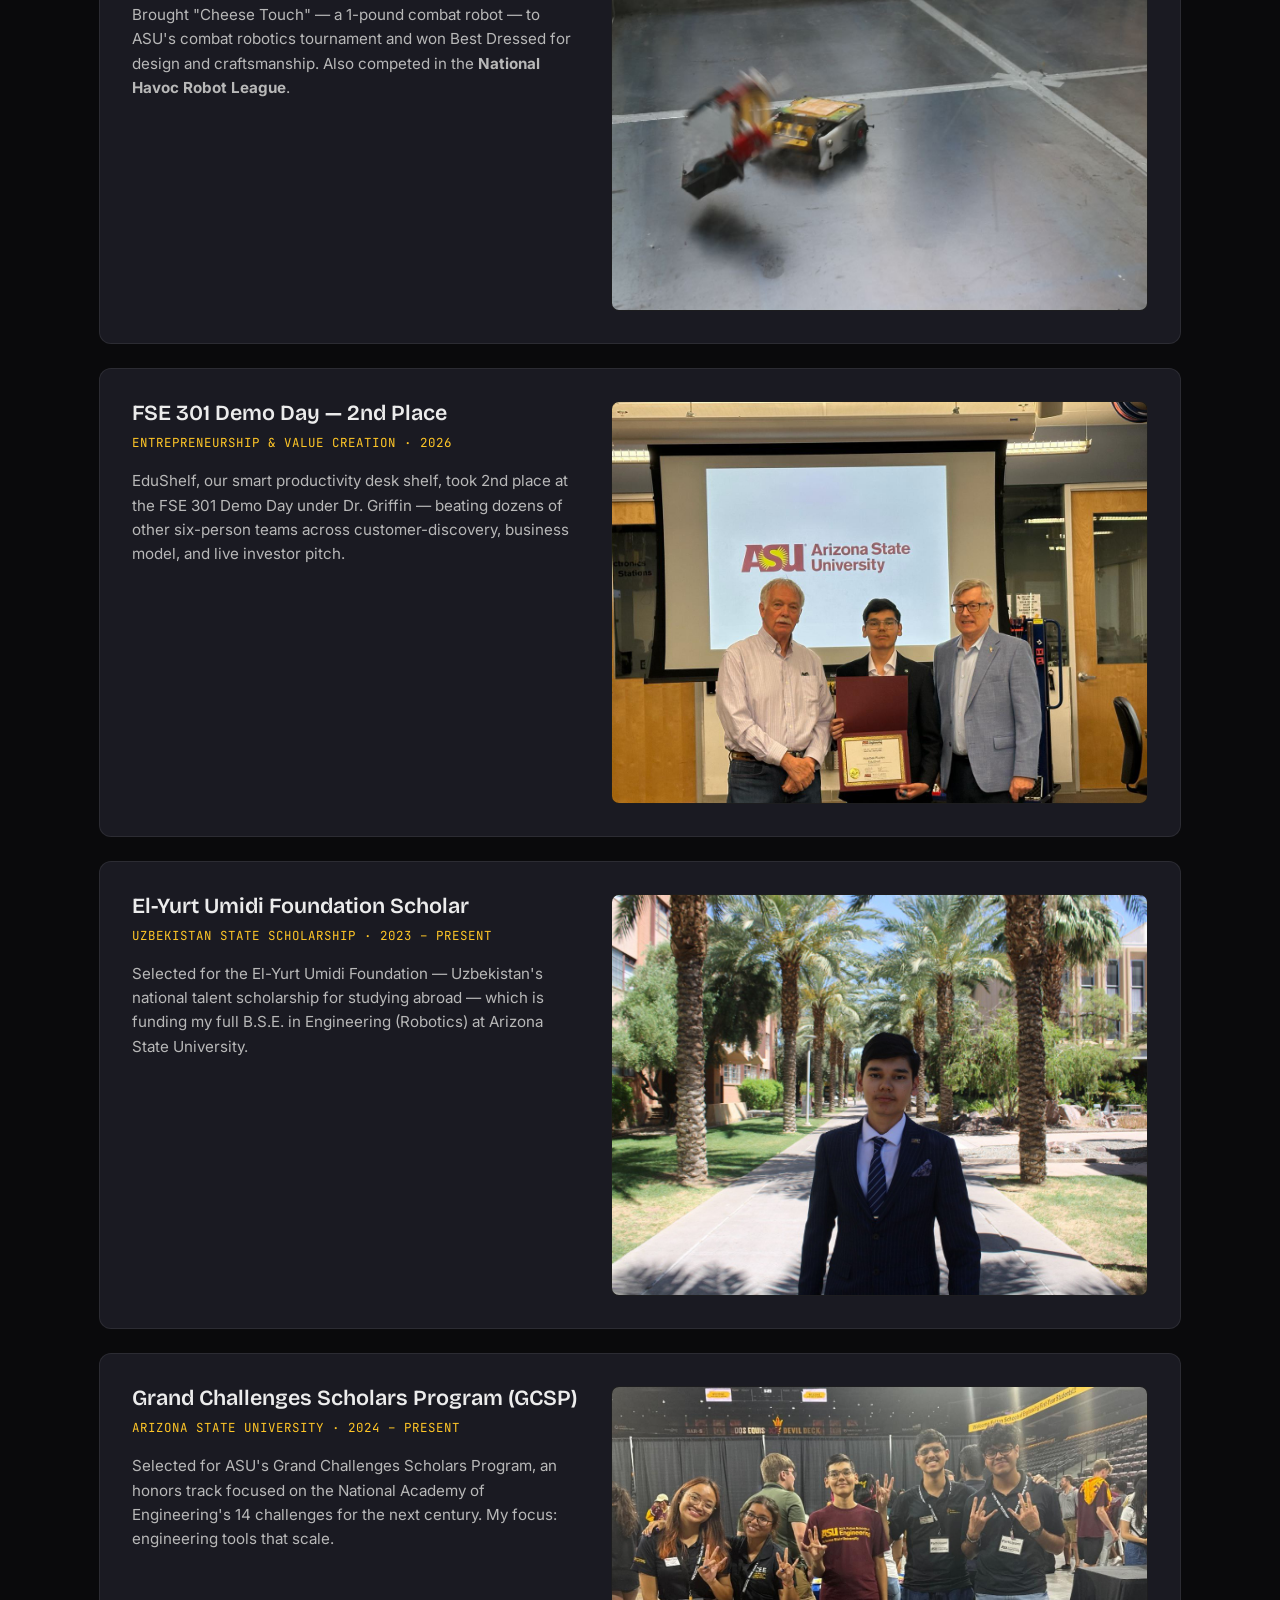
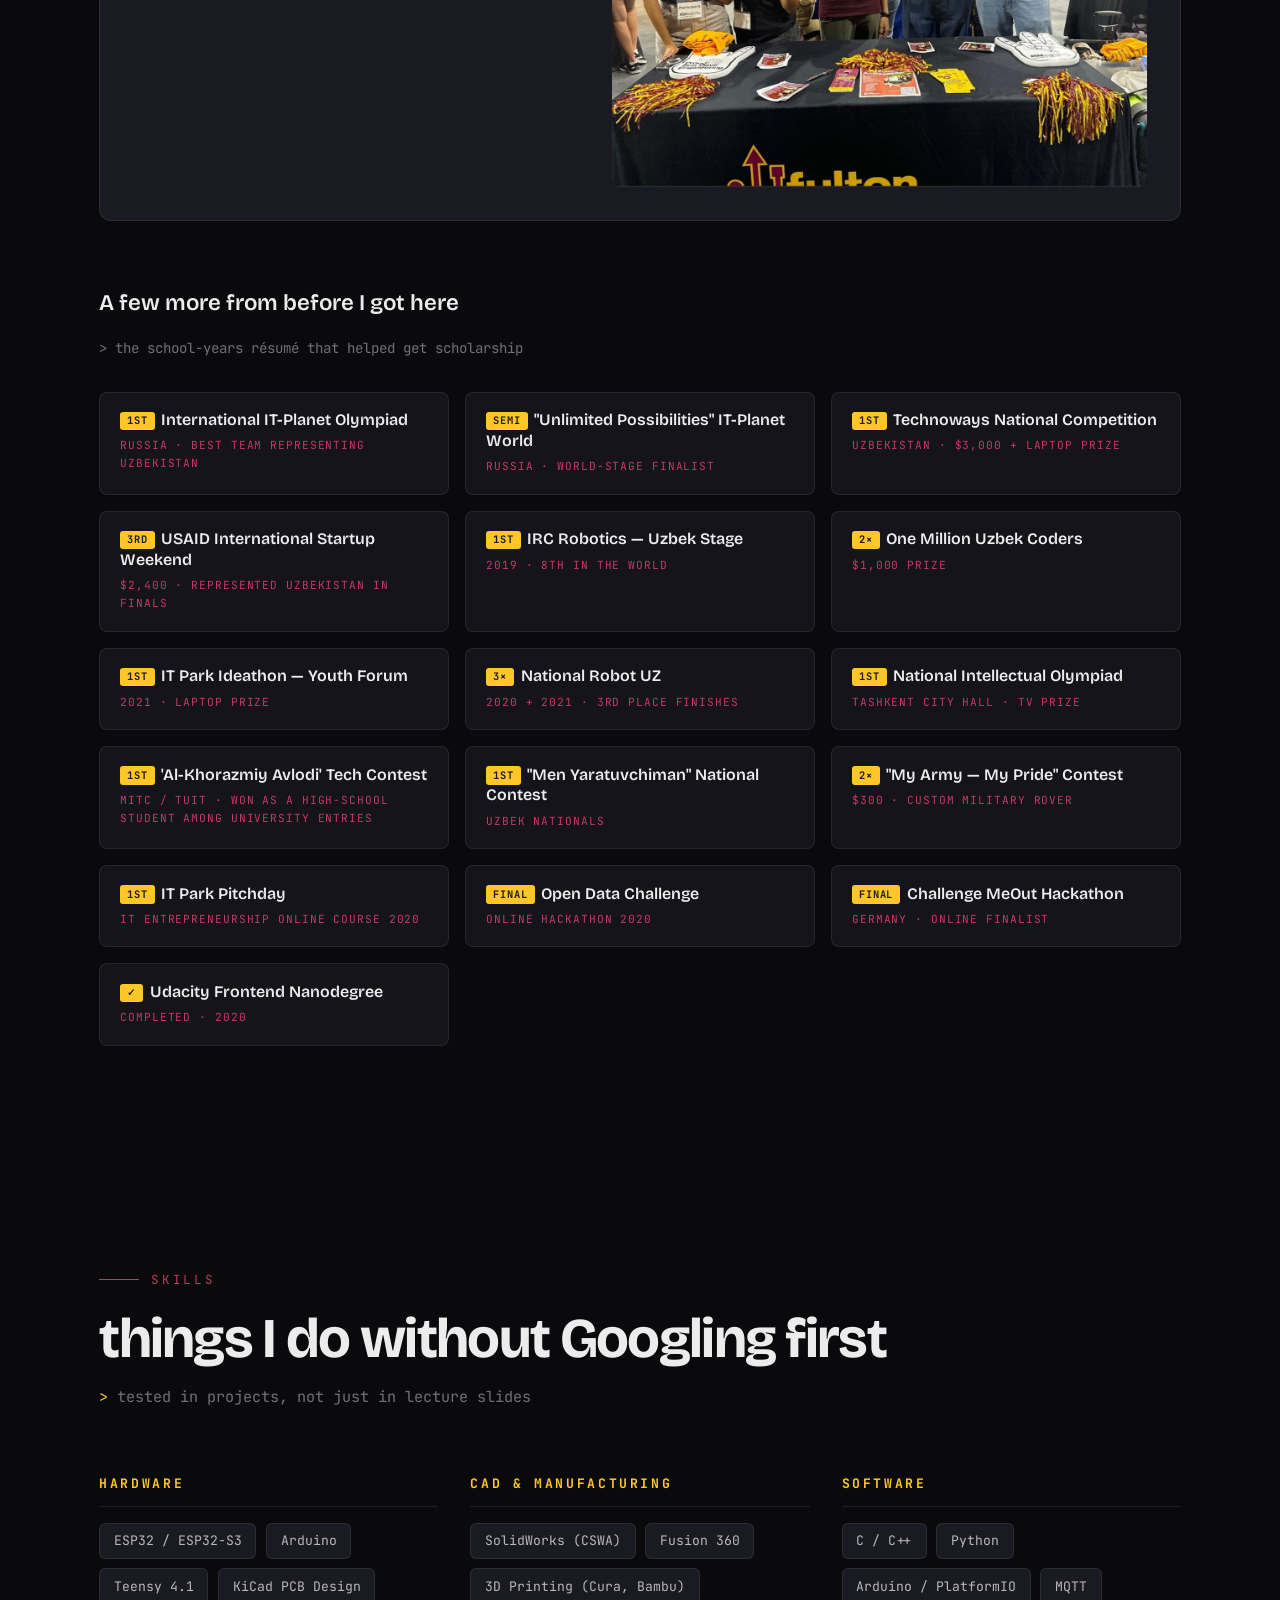
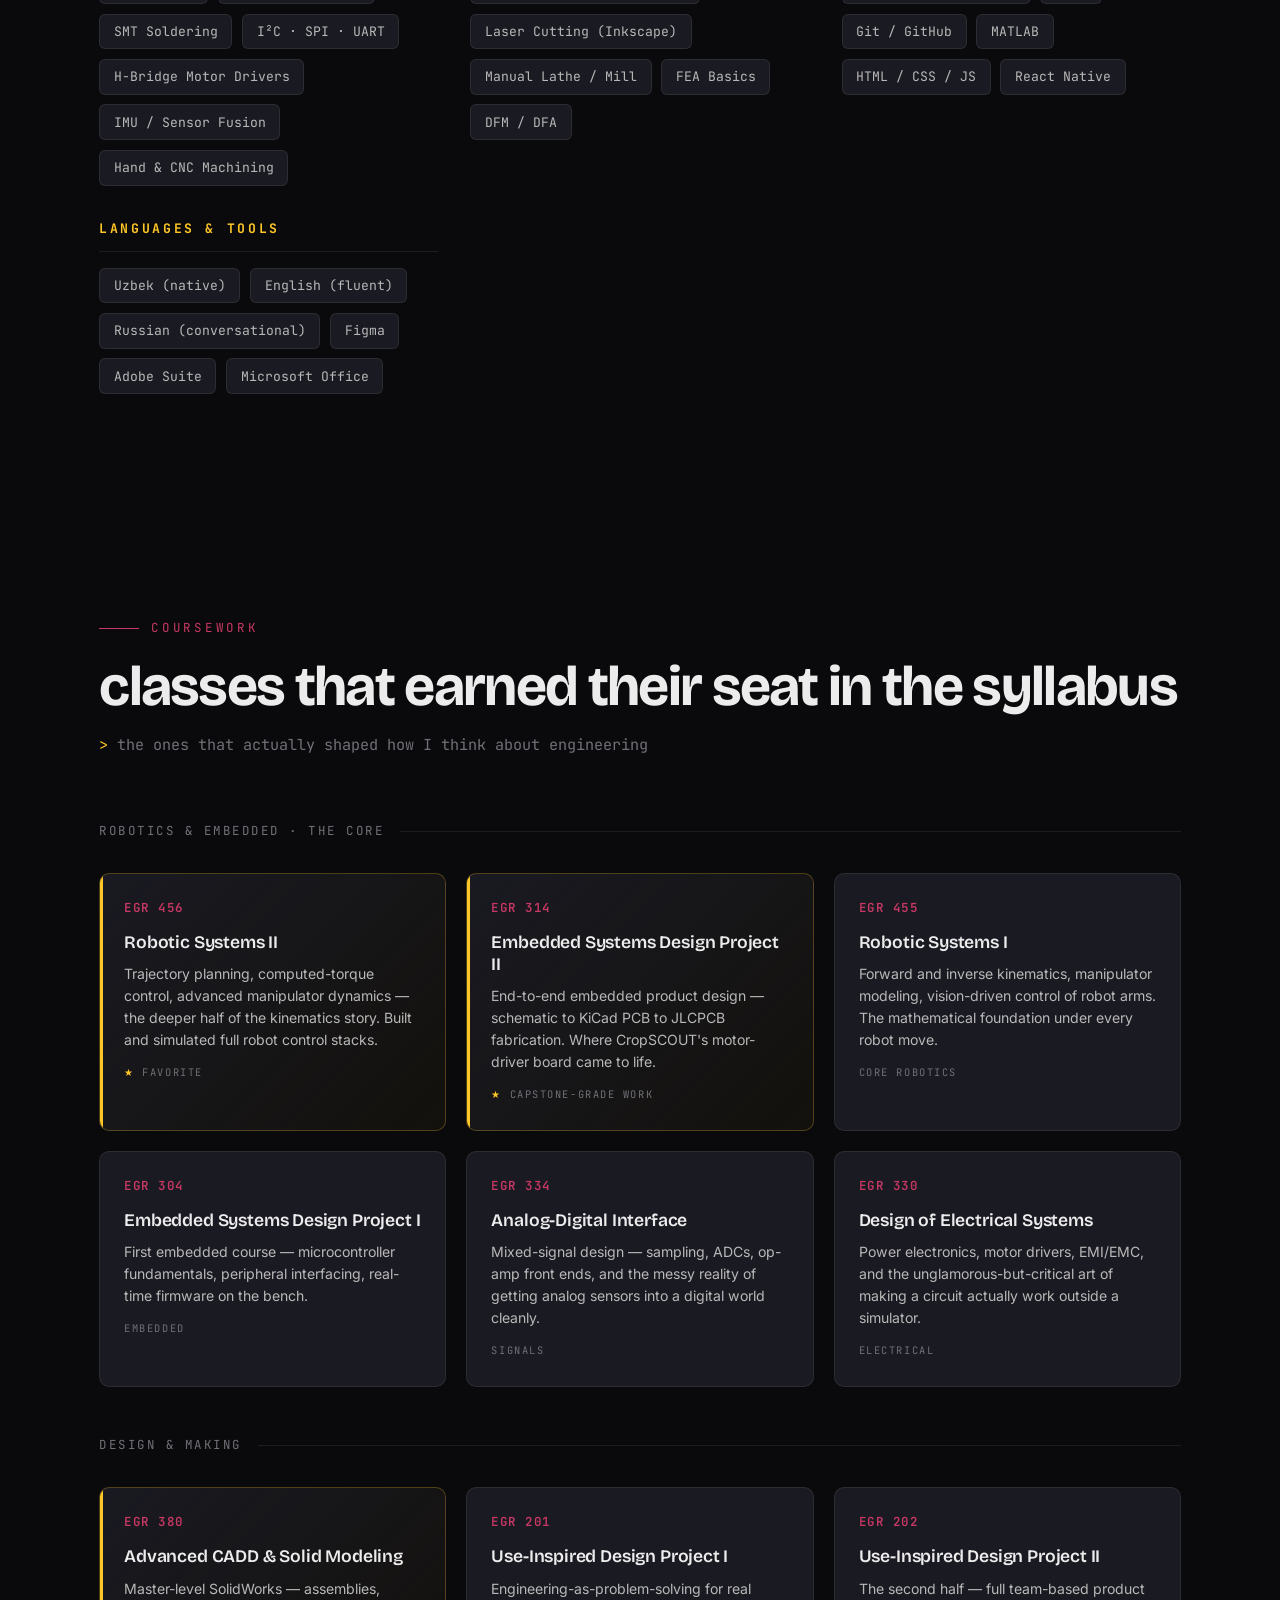
==== commit c8b25c01: "done" ====
--- a/index.html
+++ b/index.html
@@ -1304,7 +1304,6 @@
                 <h4>Fulton Ambassador · Co-Tour Director</h4>
                 <ul>
                     <li>Ran campus tours for <strong>10–30 prospective student & family visitors</strong> per session.</li>
-                    <li>Helped train the next round of Ambassadors as Co-Tour Director.</li>
                 </ul>
             </div>
             <div class="role-meta">Jan 2024 – Dec 2024</div>
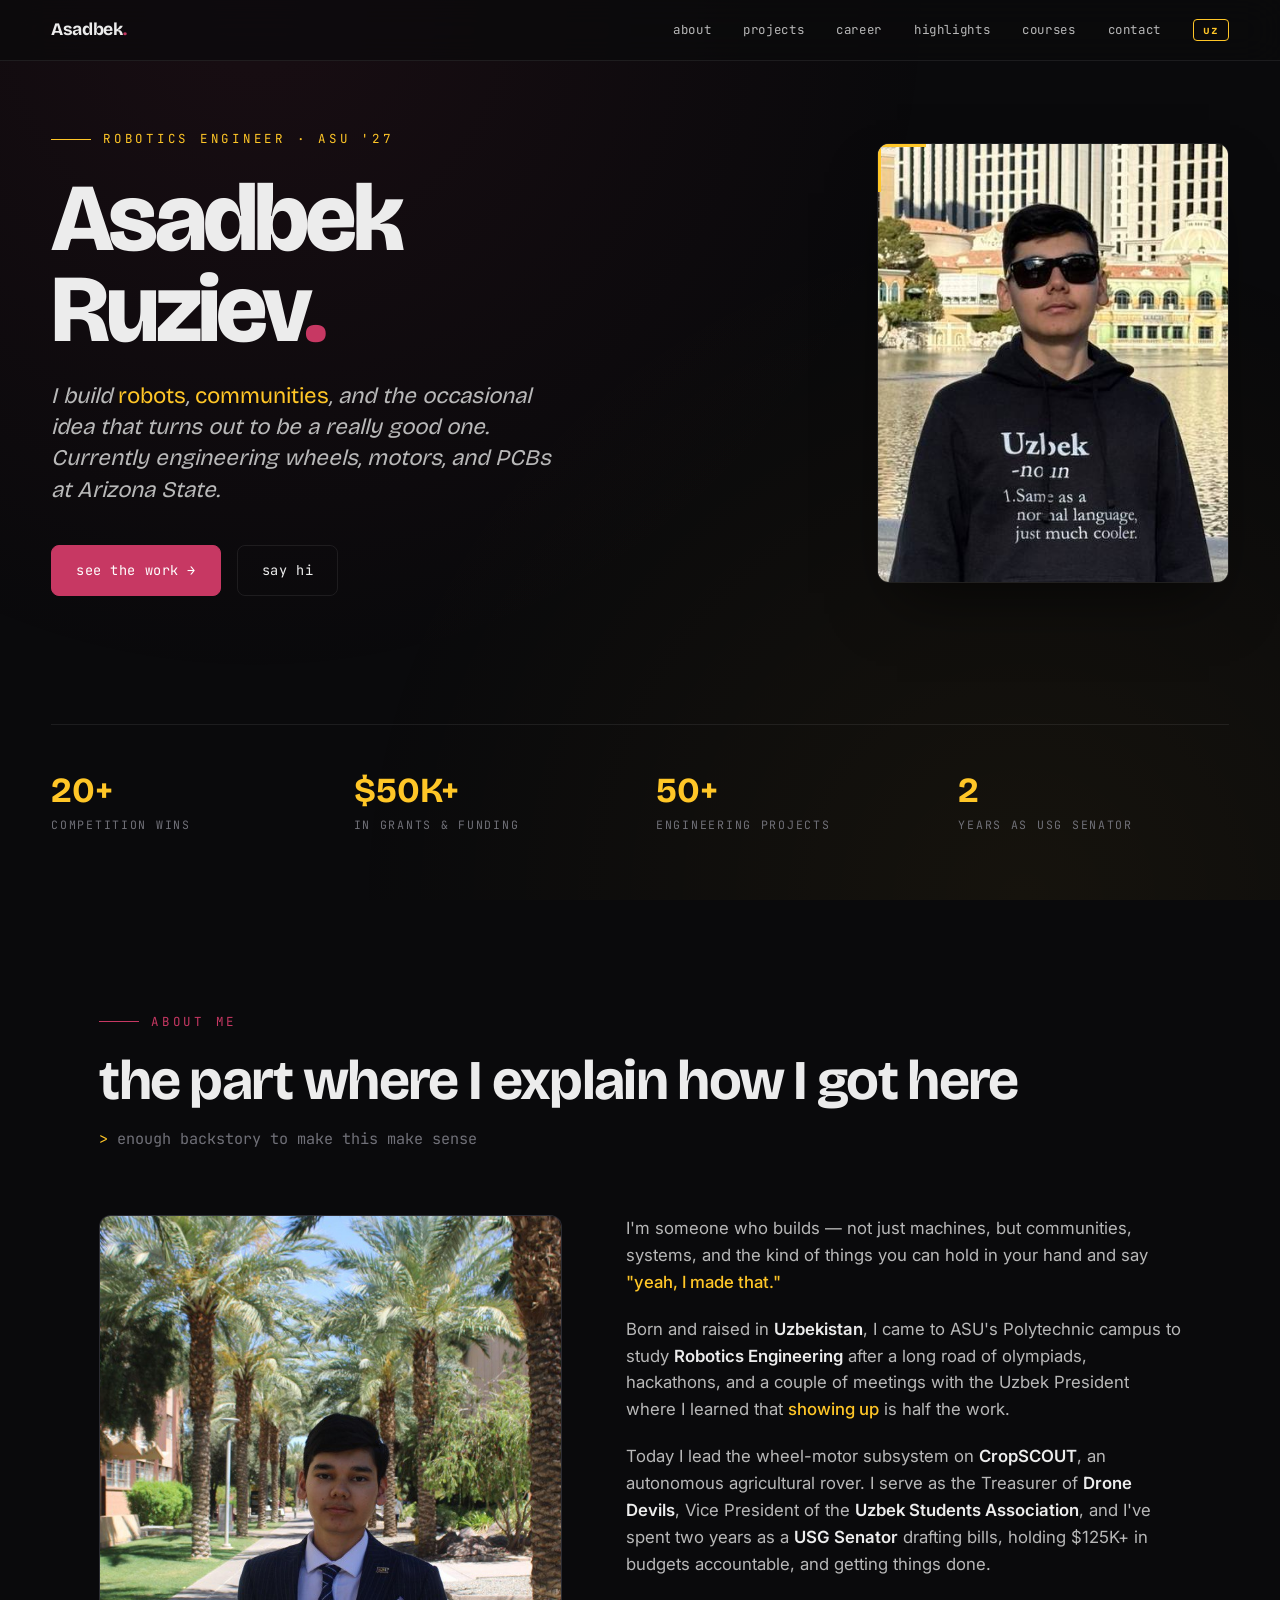
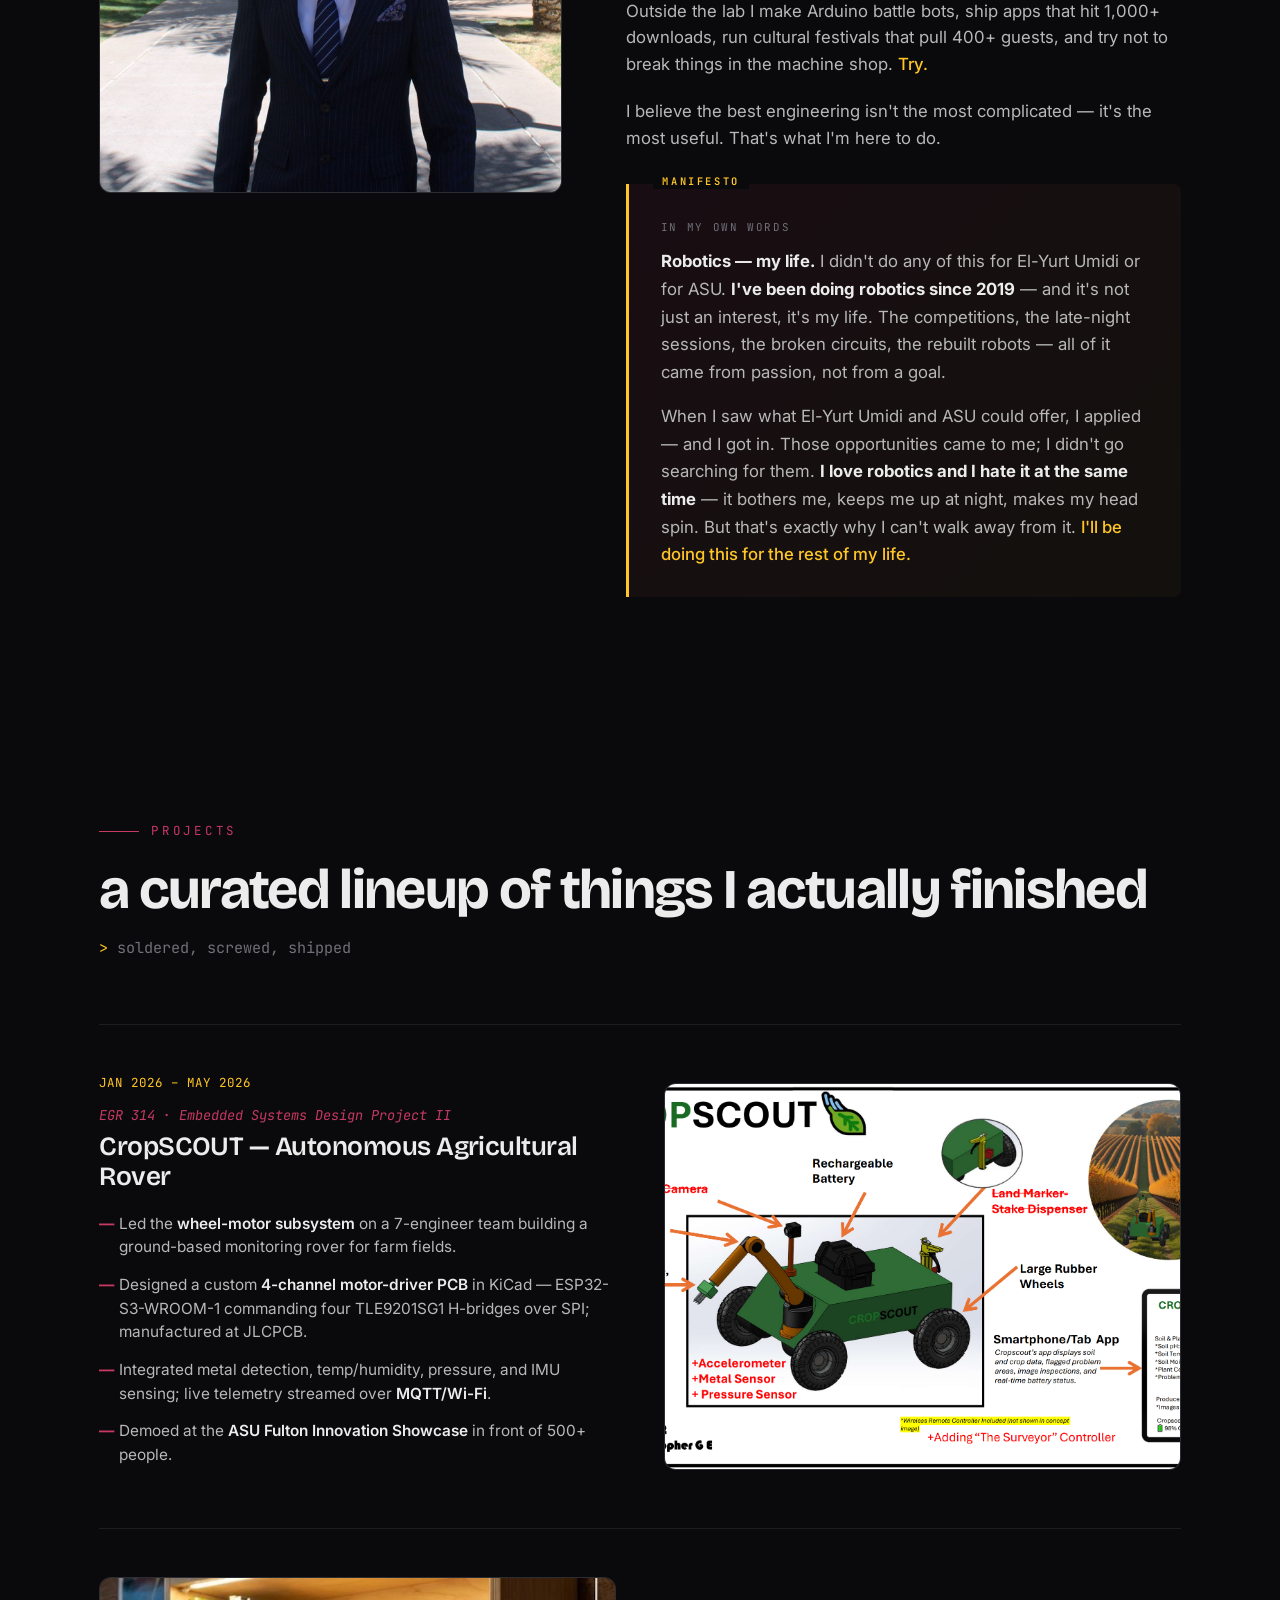
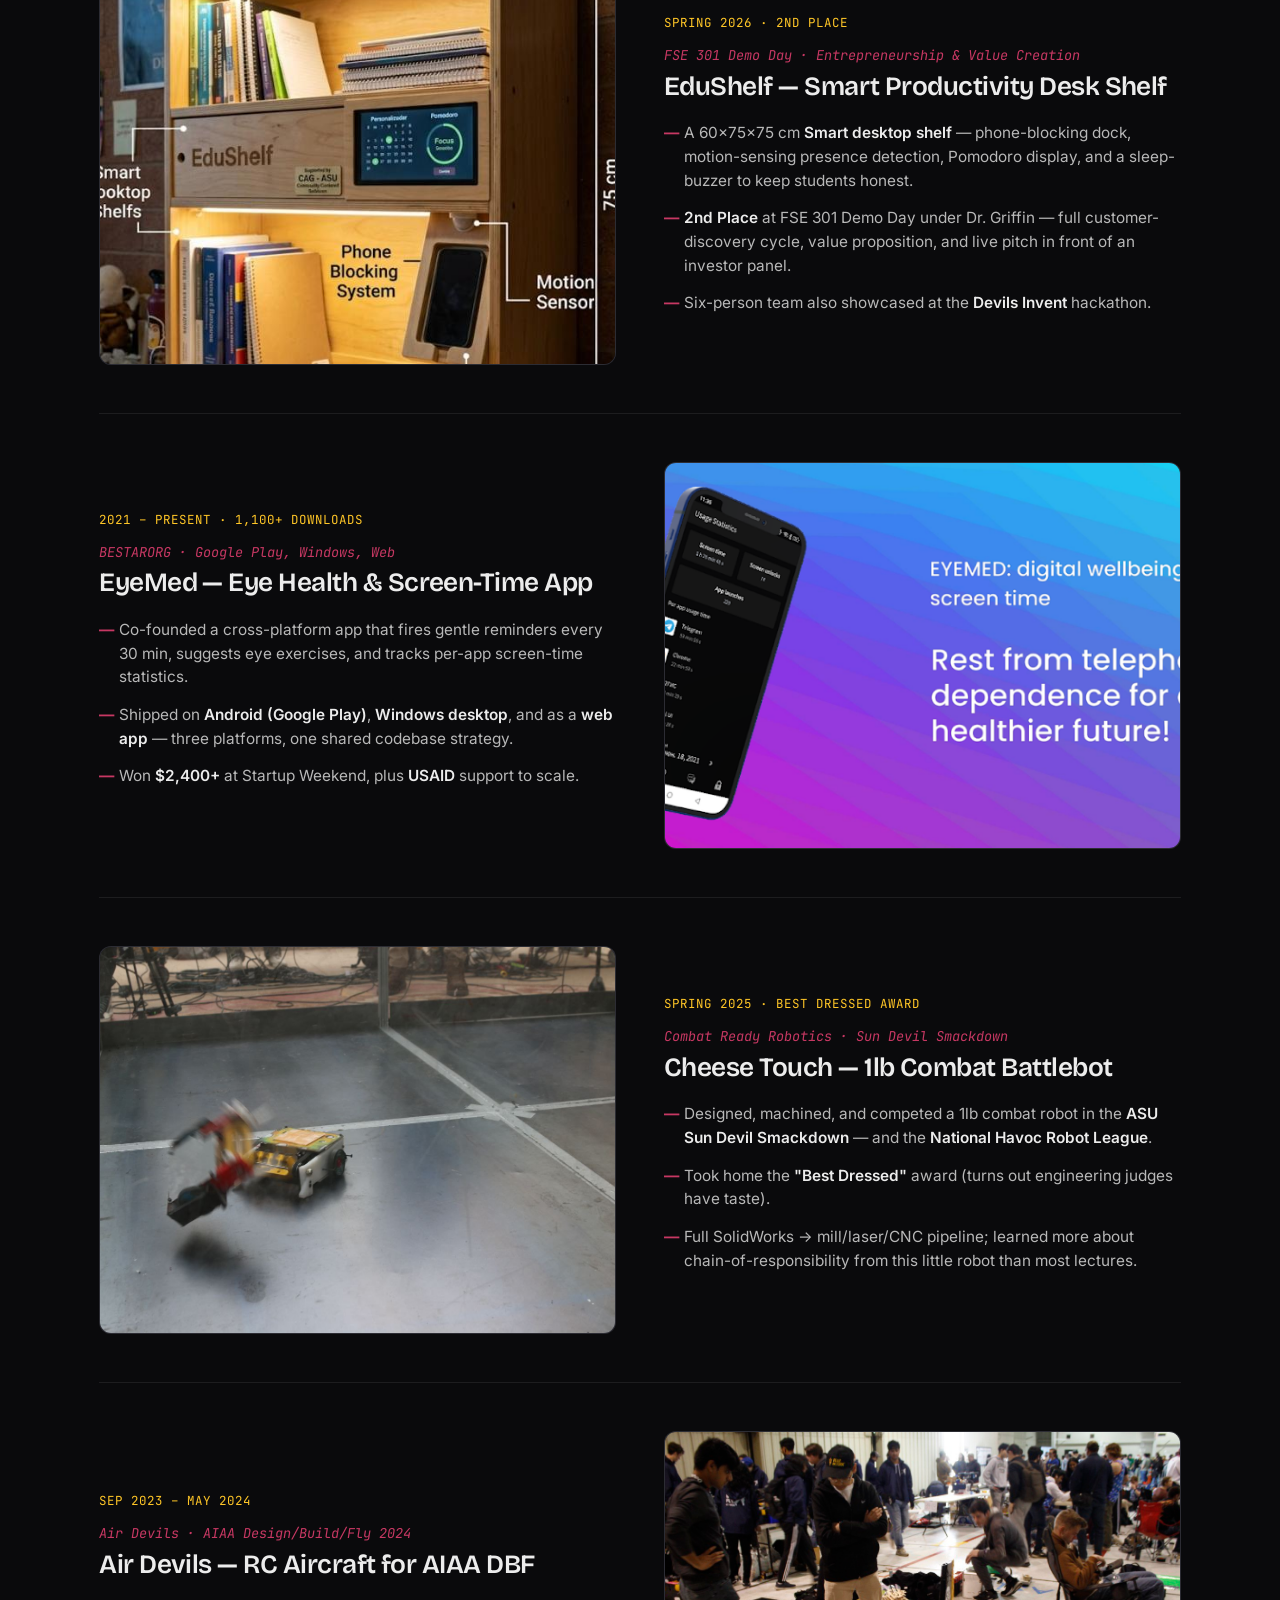
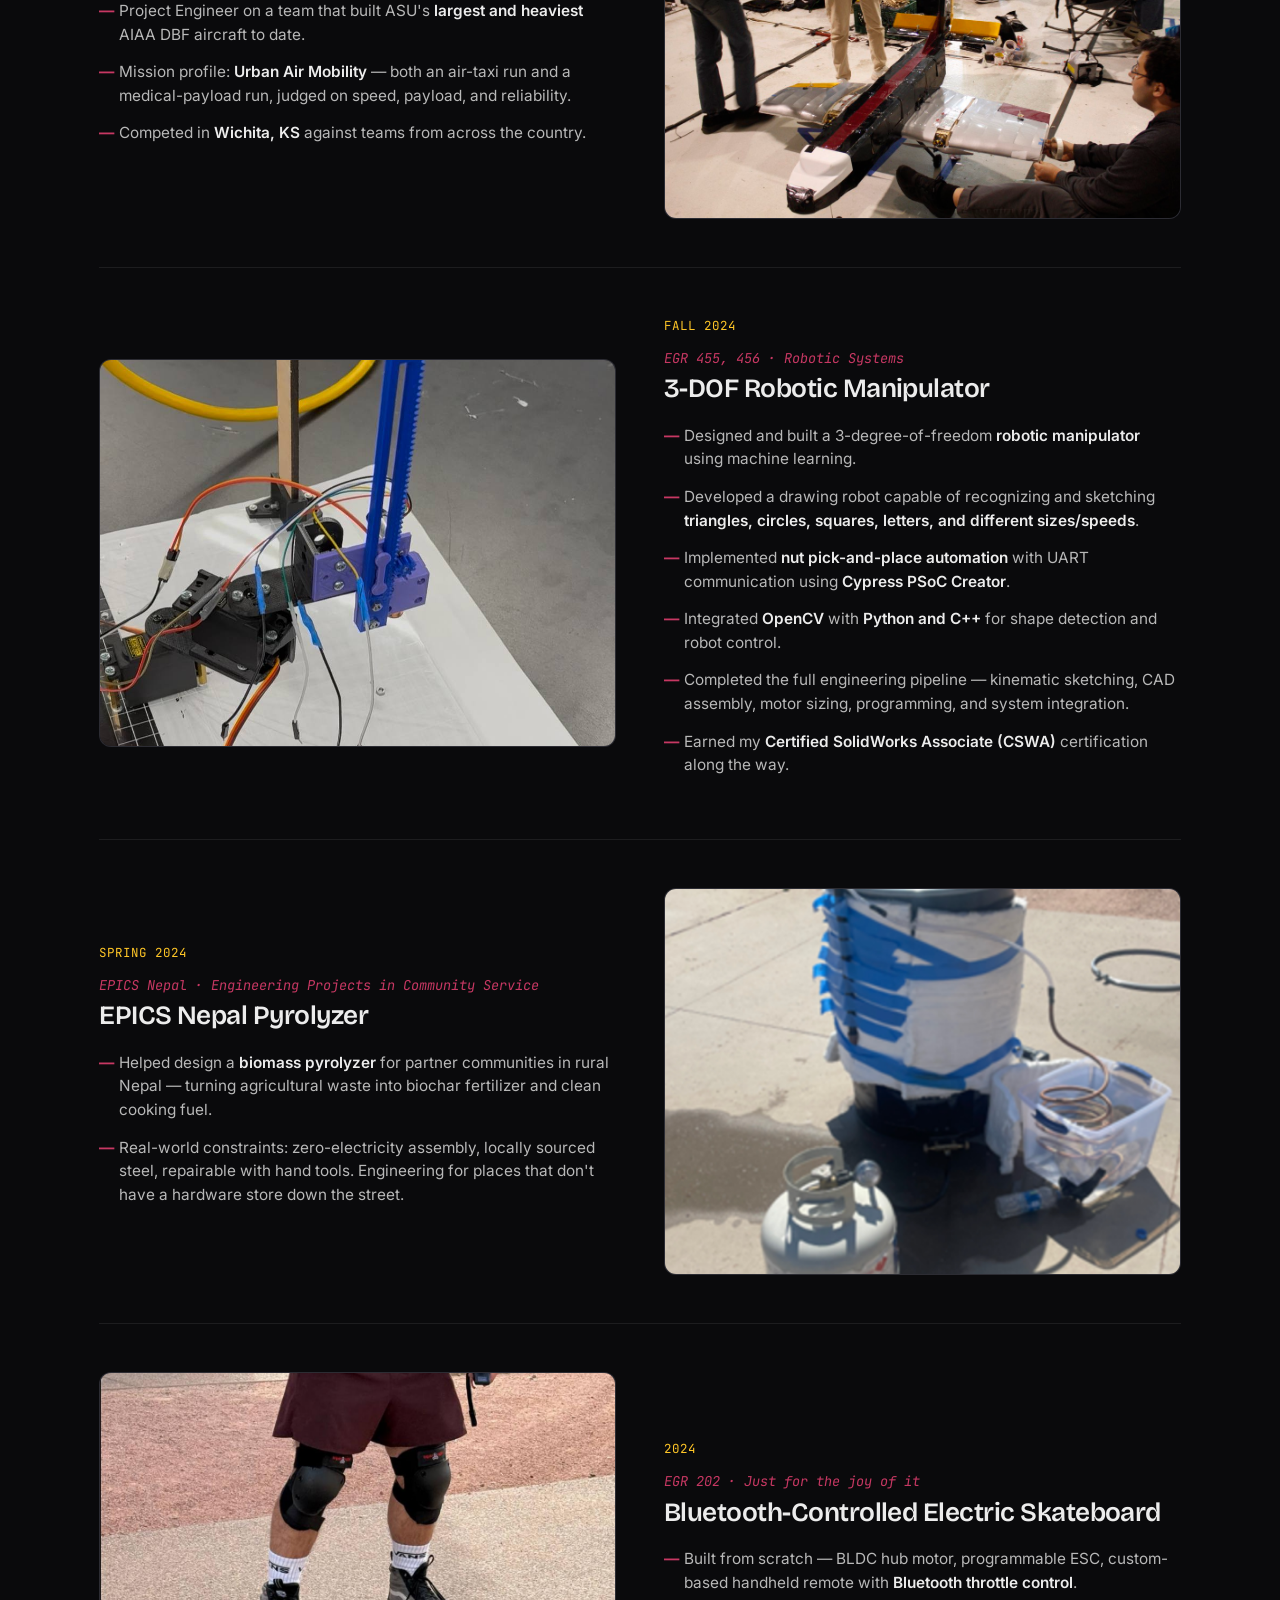
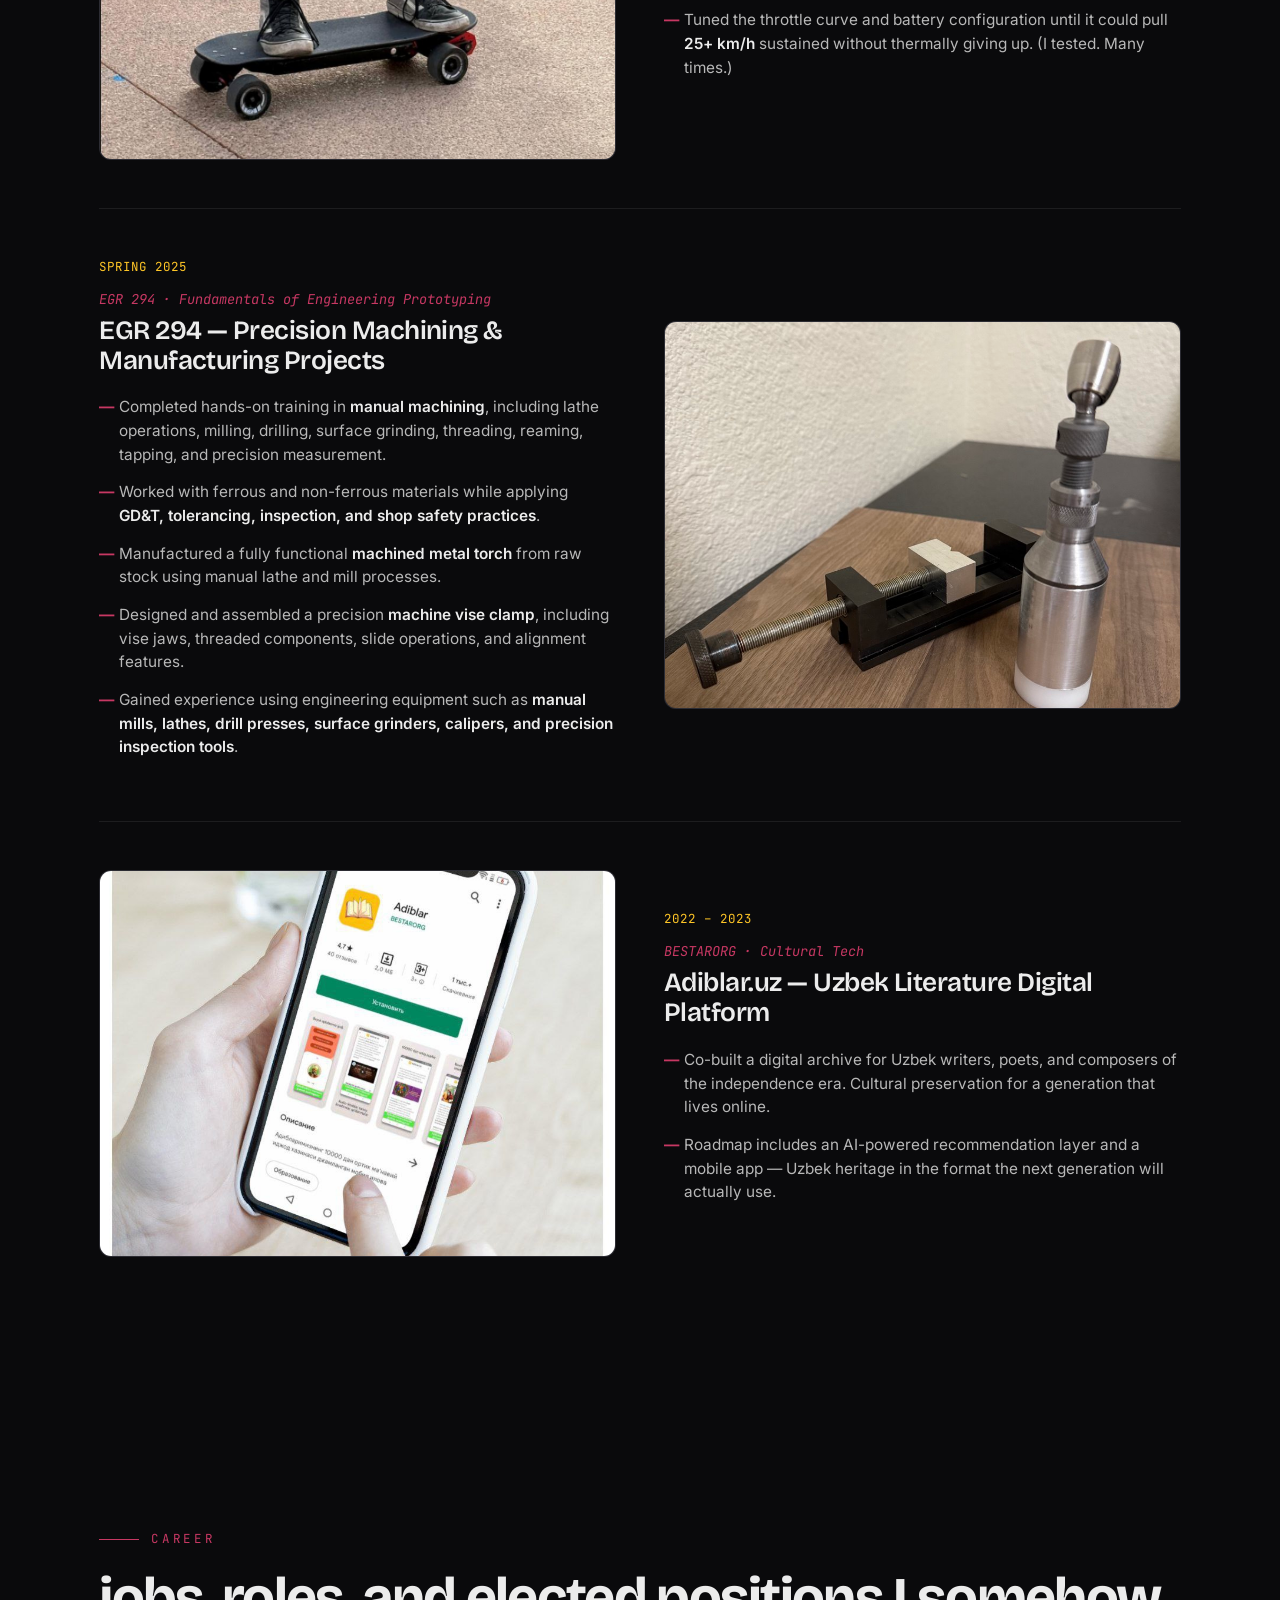
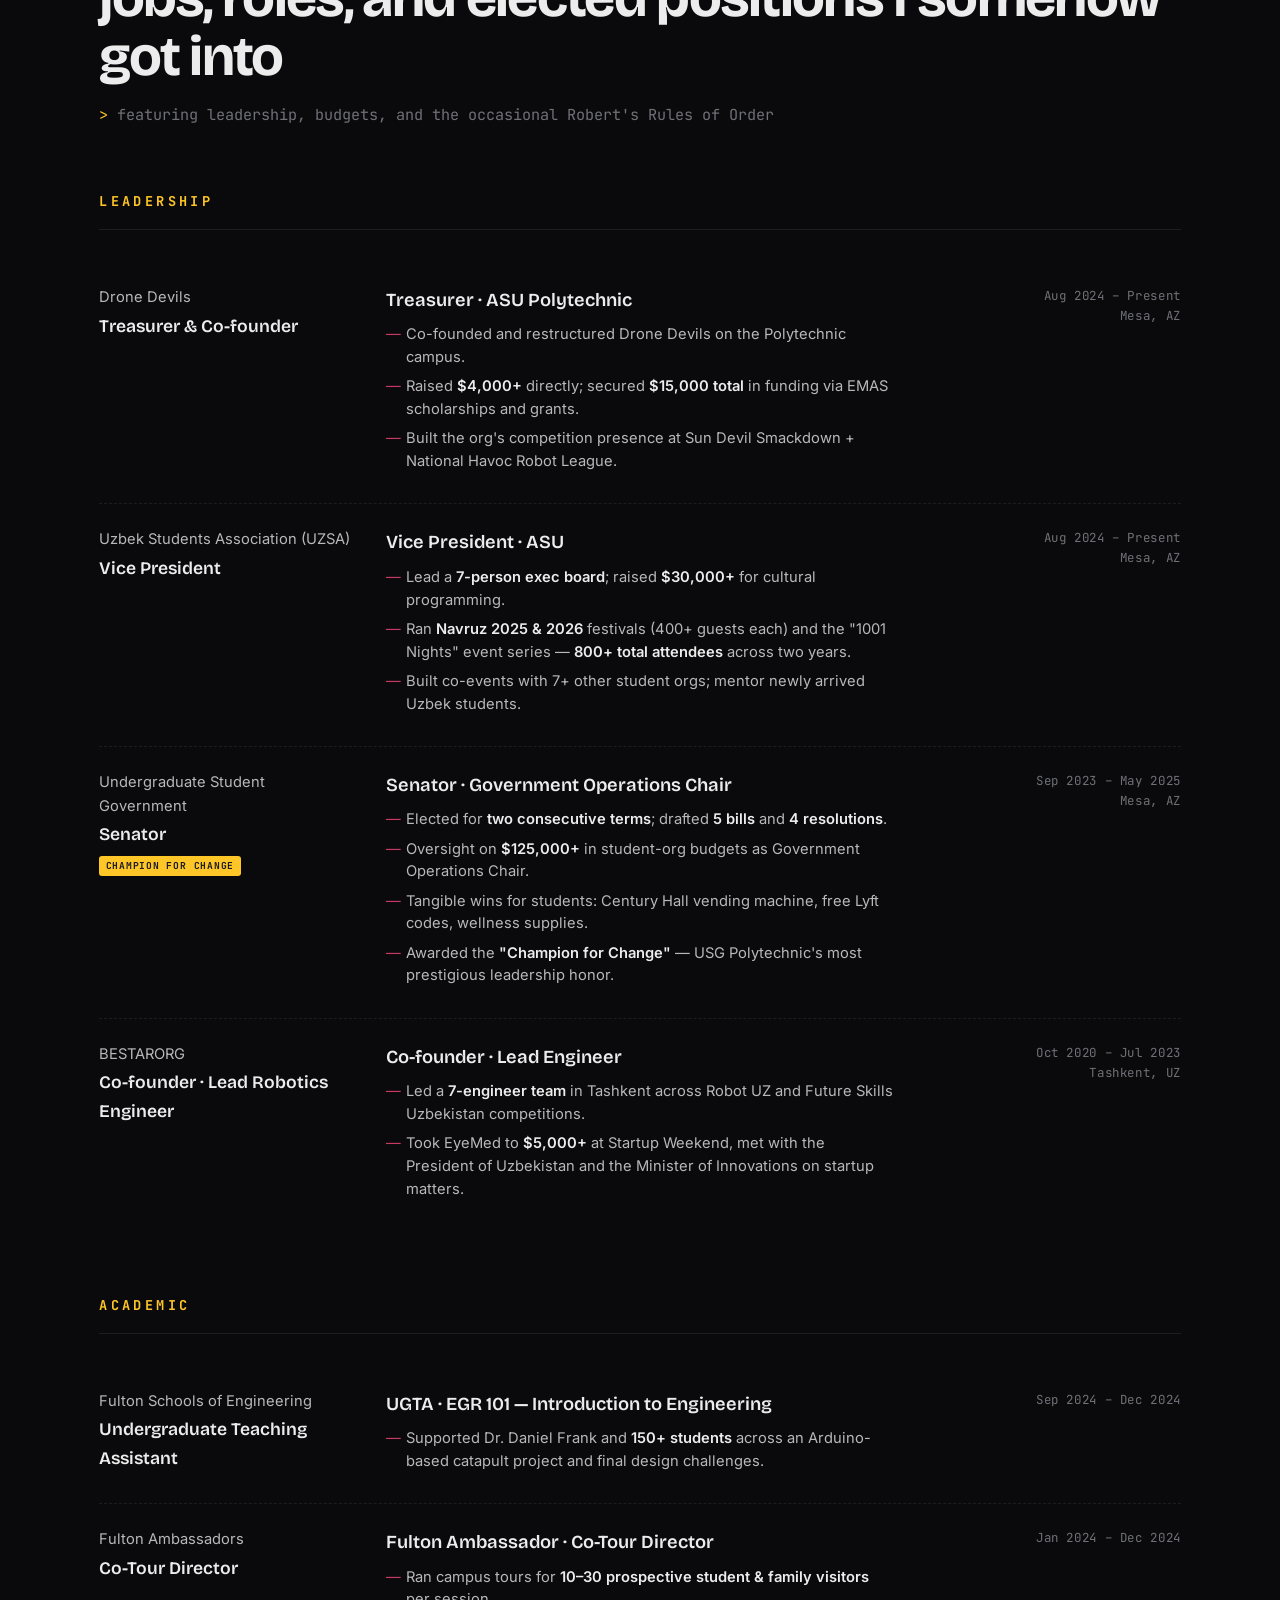
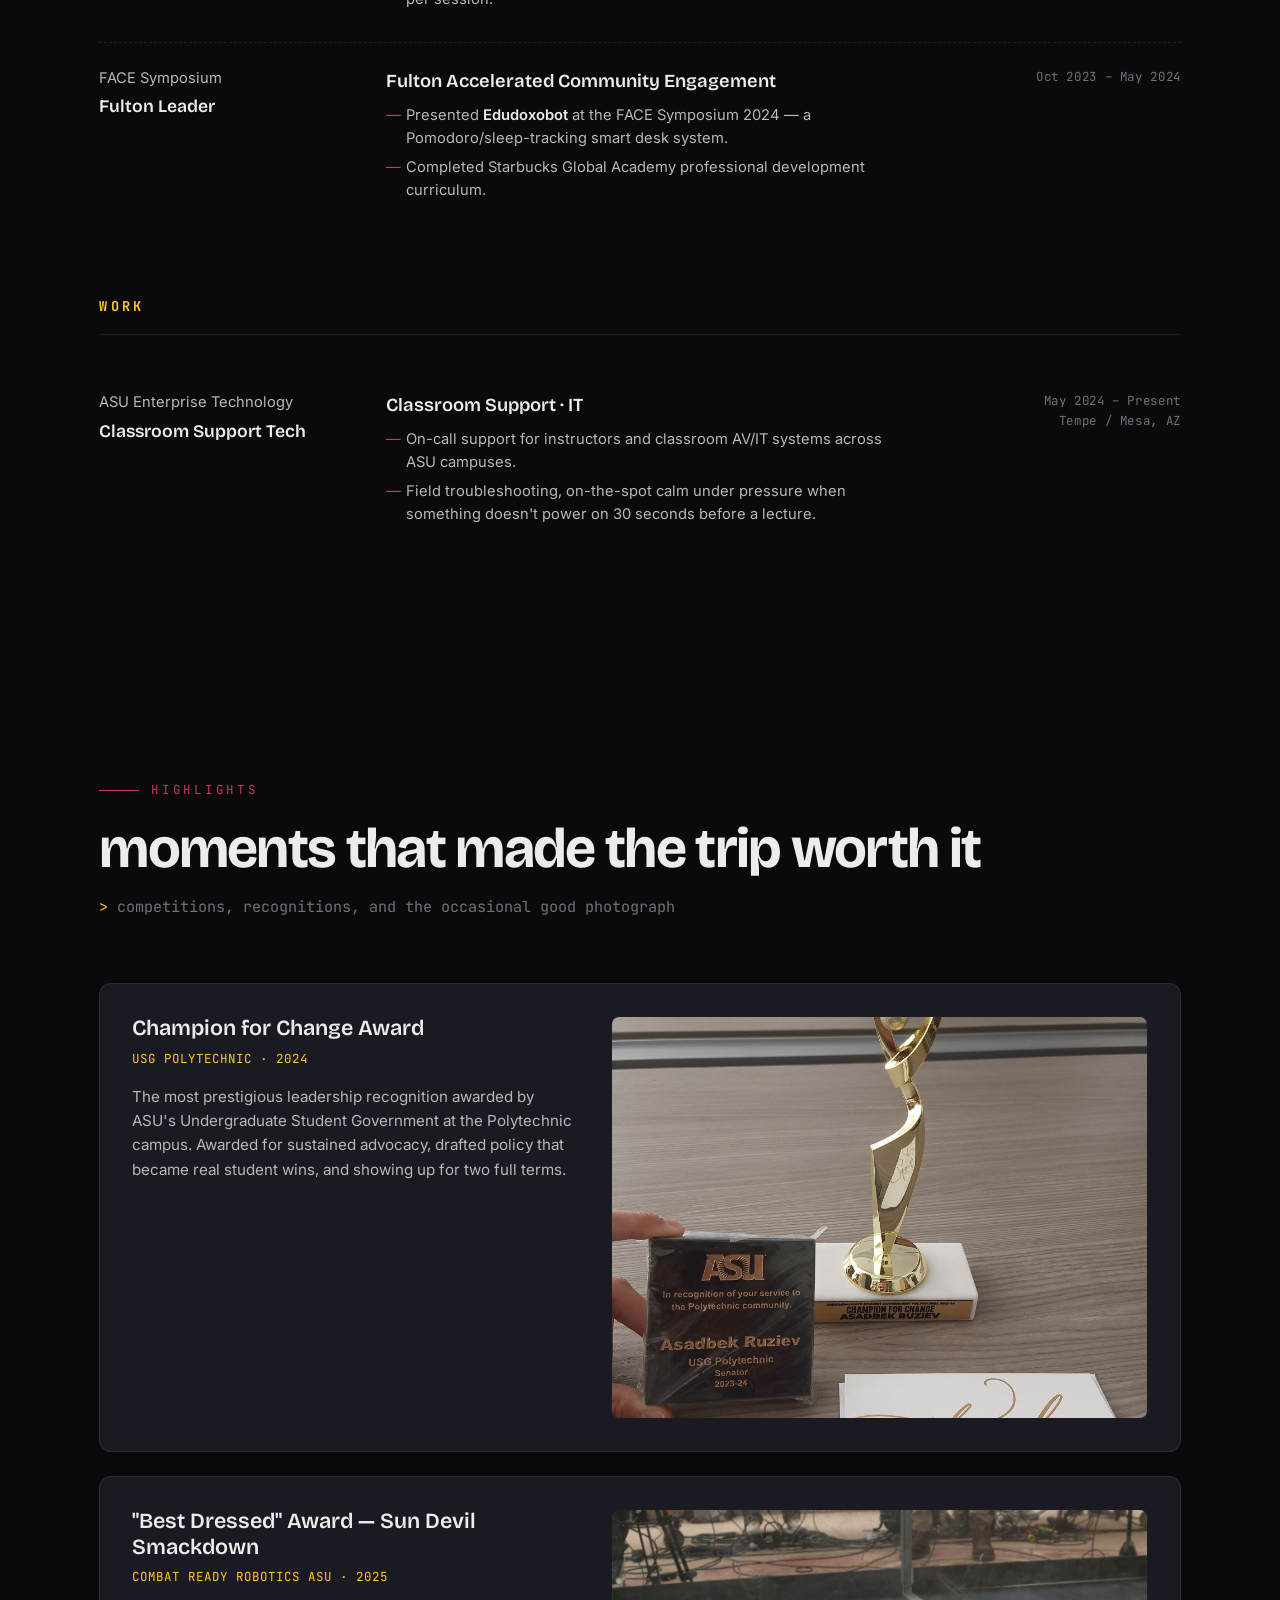
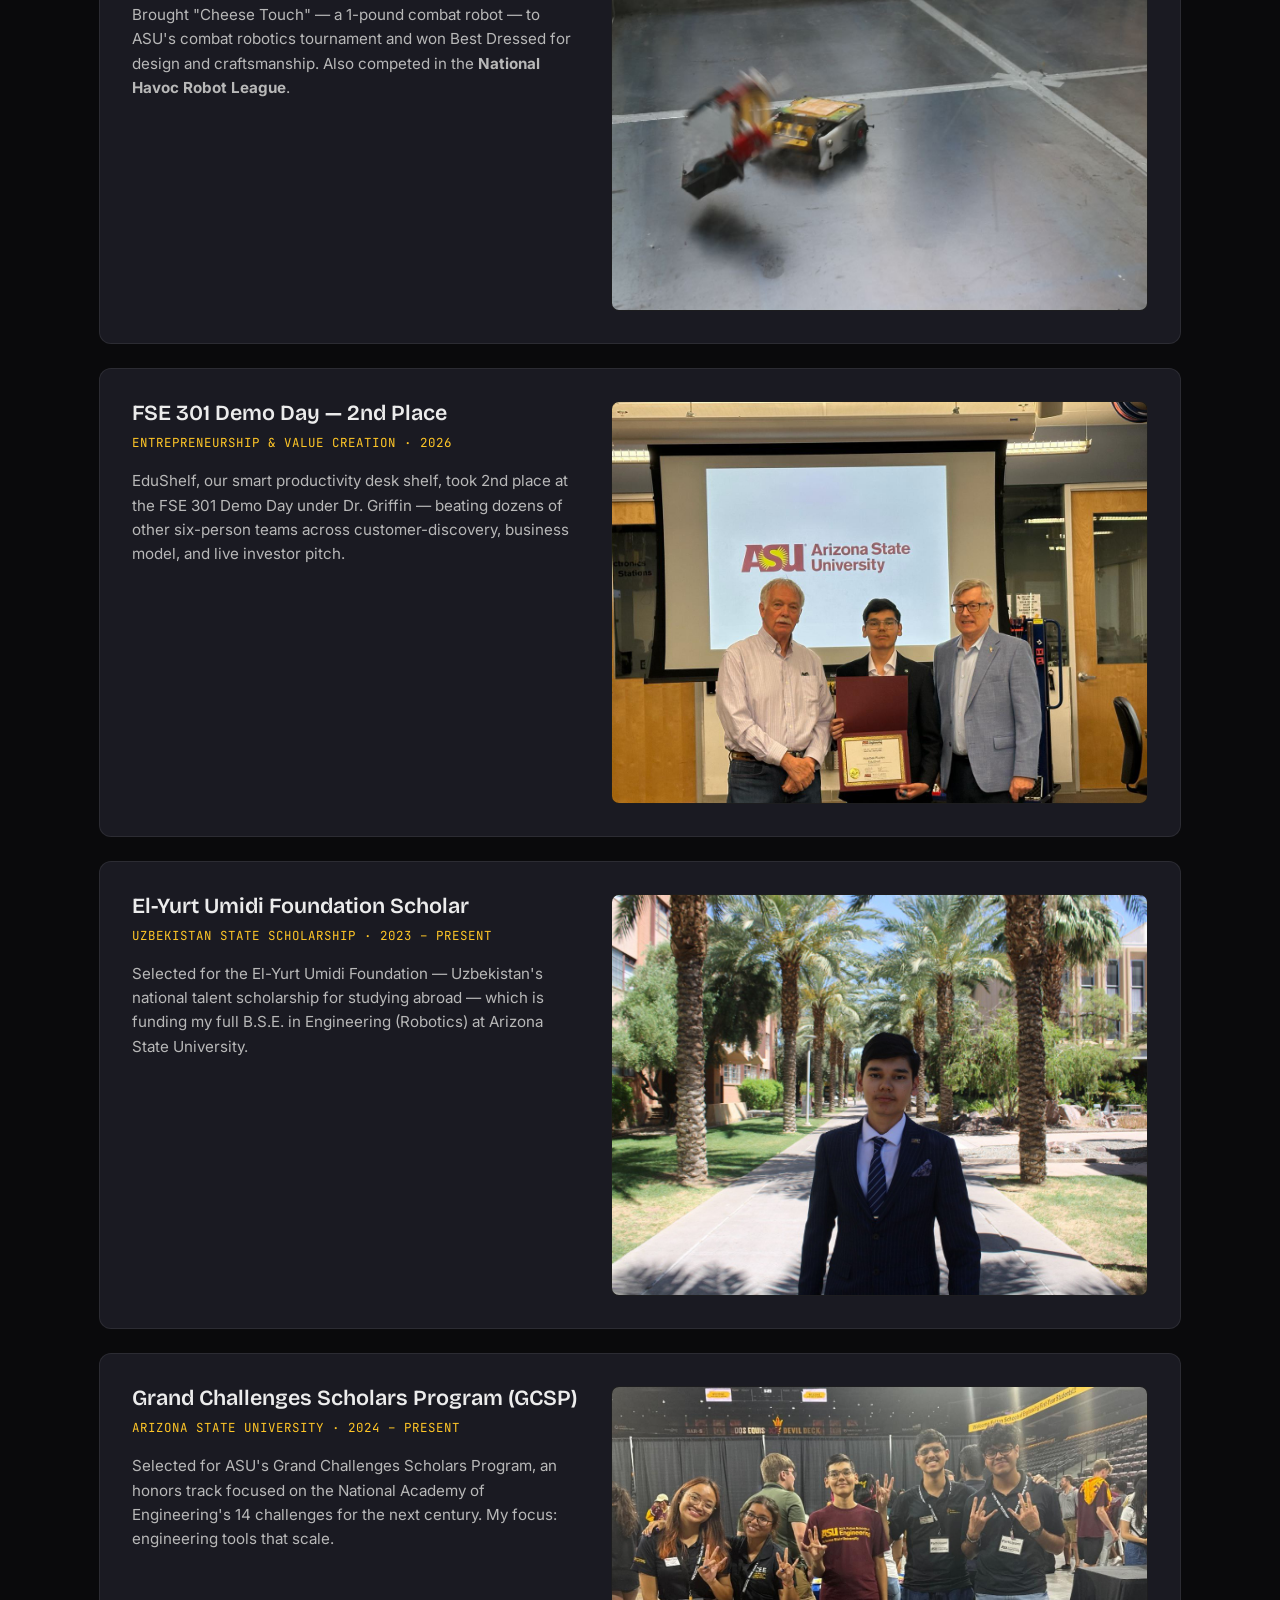
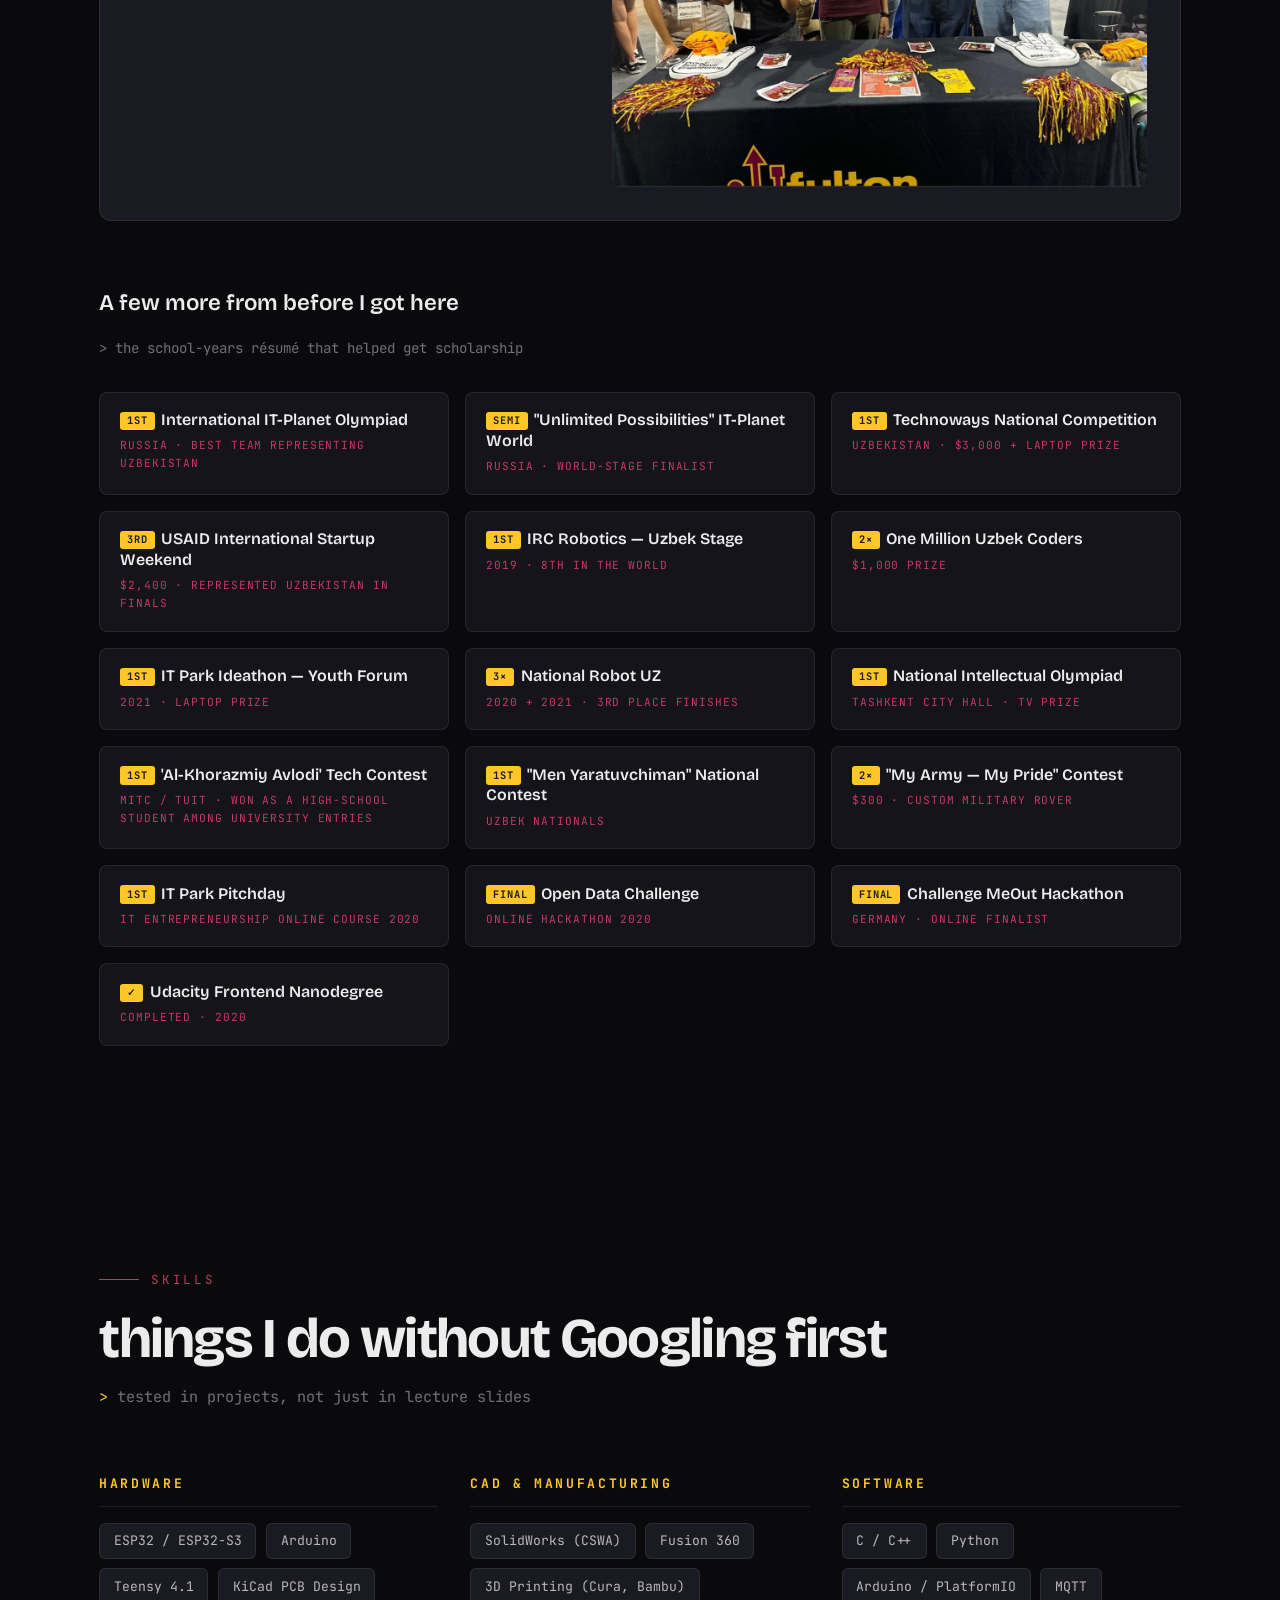
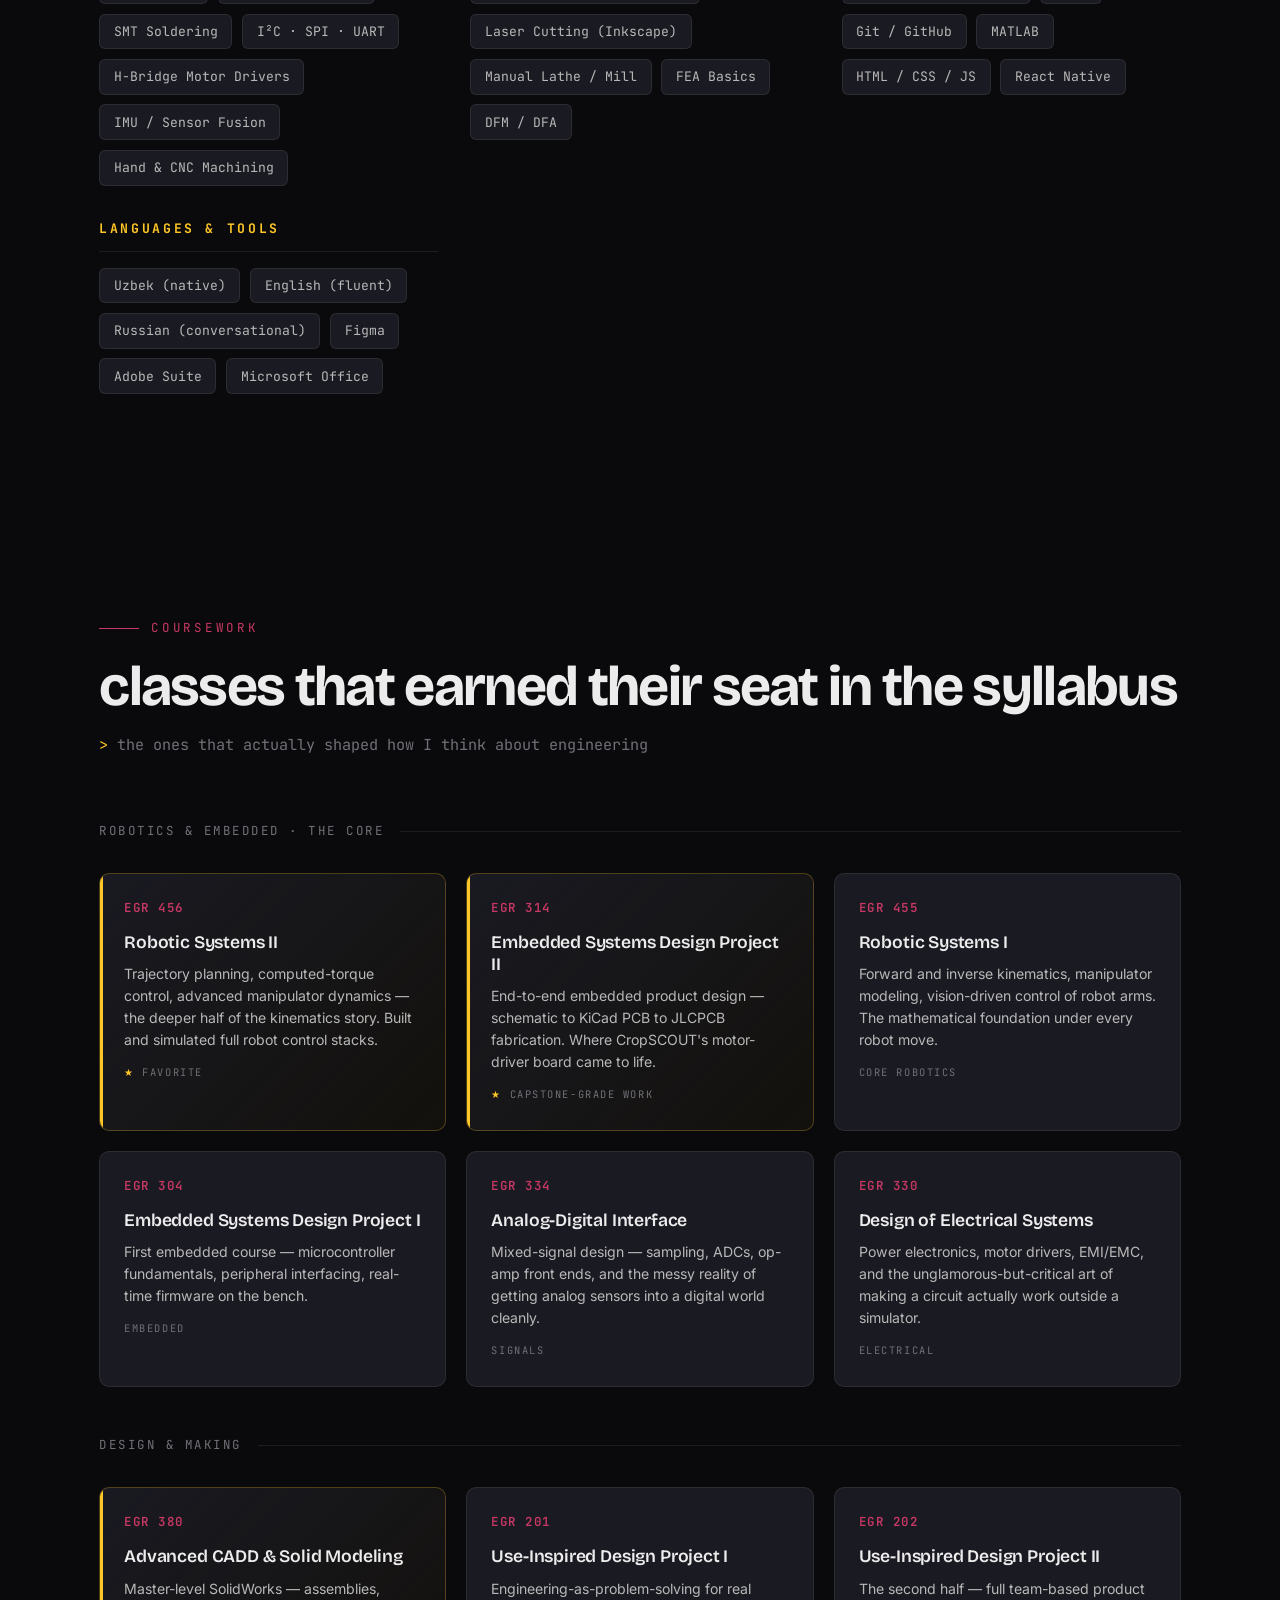
==== commit c955bd4f: "fix" ====
--- a/index.html
+++ b/index.html
@@ -1335,7 +1335,7 @@
                     <li>Field troubleshooting, on-the-spot calm under pressure when something doesn't power on 30 seconds before a lecture.</li>
                 </ul>
             </div>
-            <div class="role-meta">May 2023 – Present<br>Tempe / Mesa, AZ</div>
+            <div class="role-meta">May 2024 – Present<br>Tempe / Mesa, AZ</div>
         </div>
     </div>
 </section>
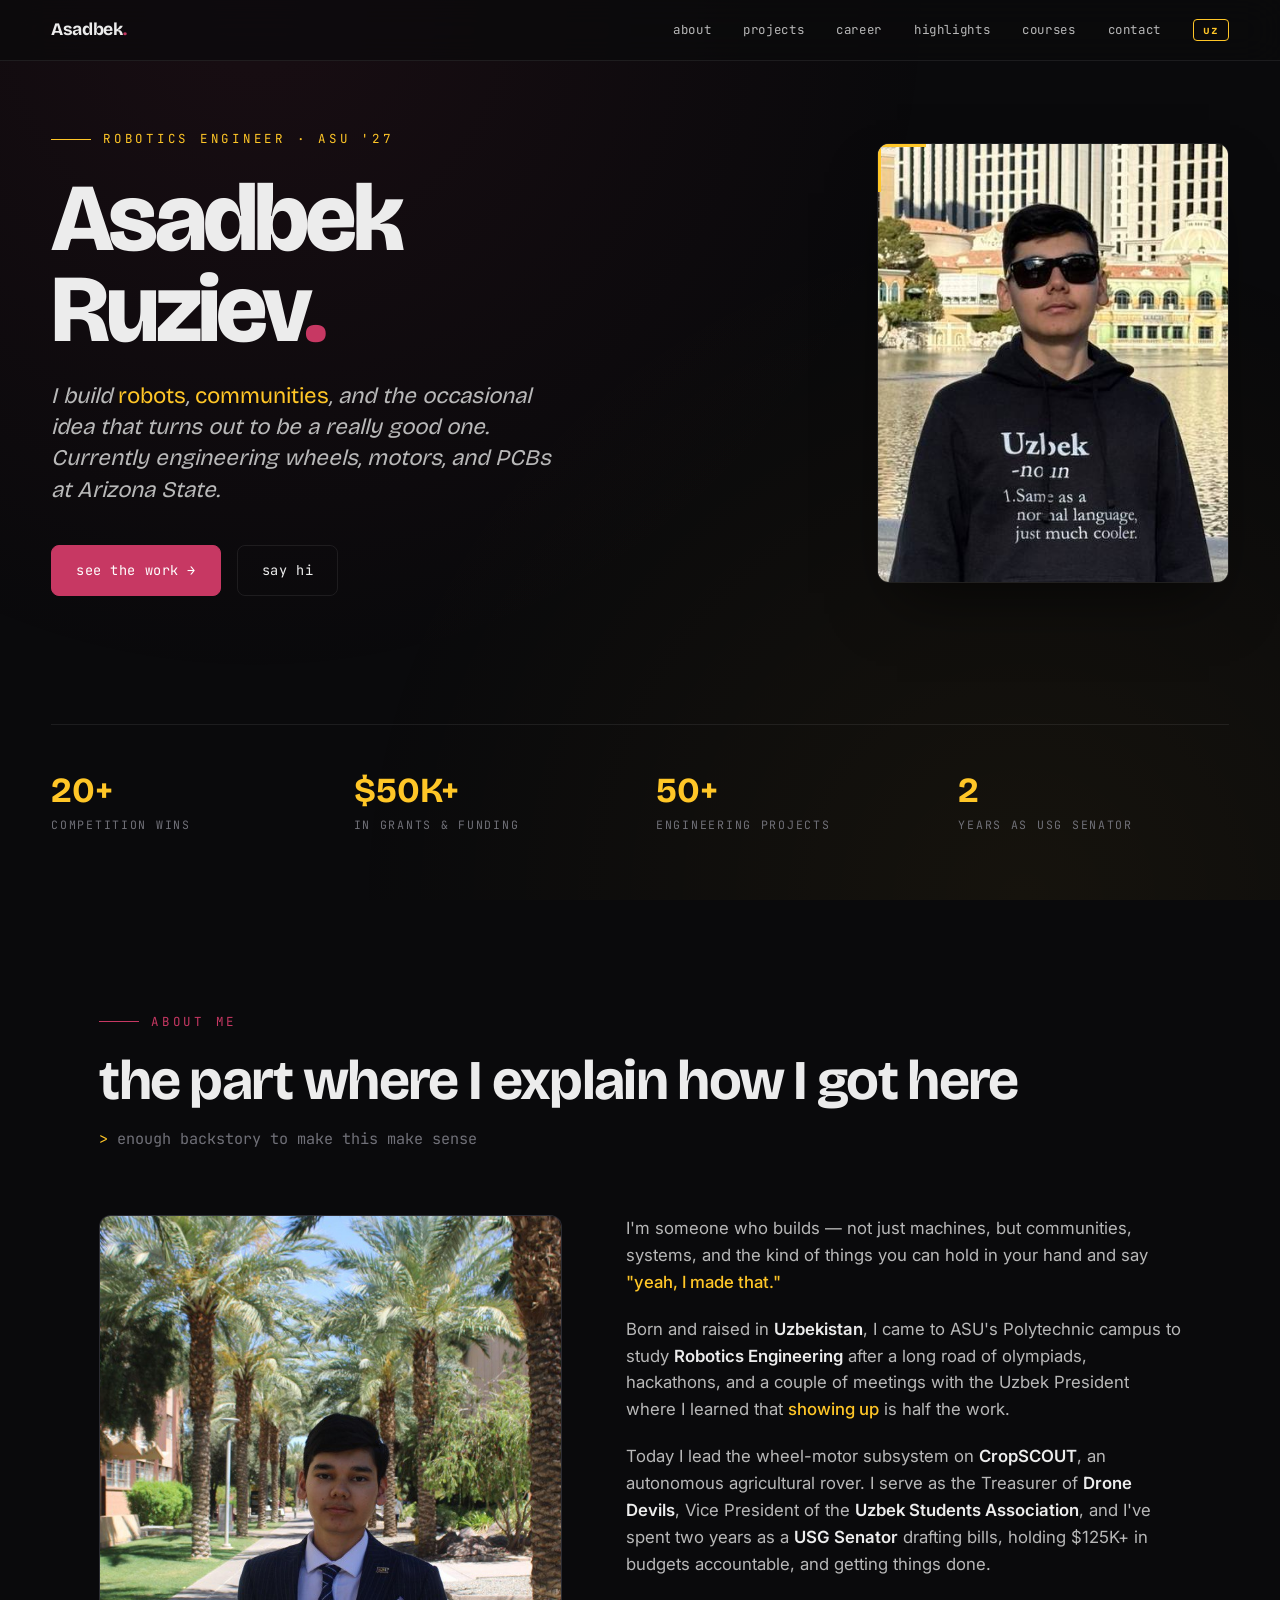
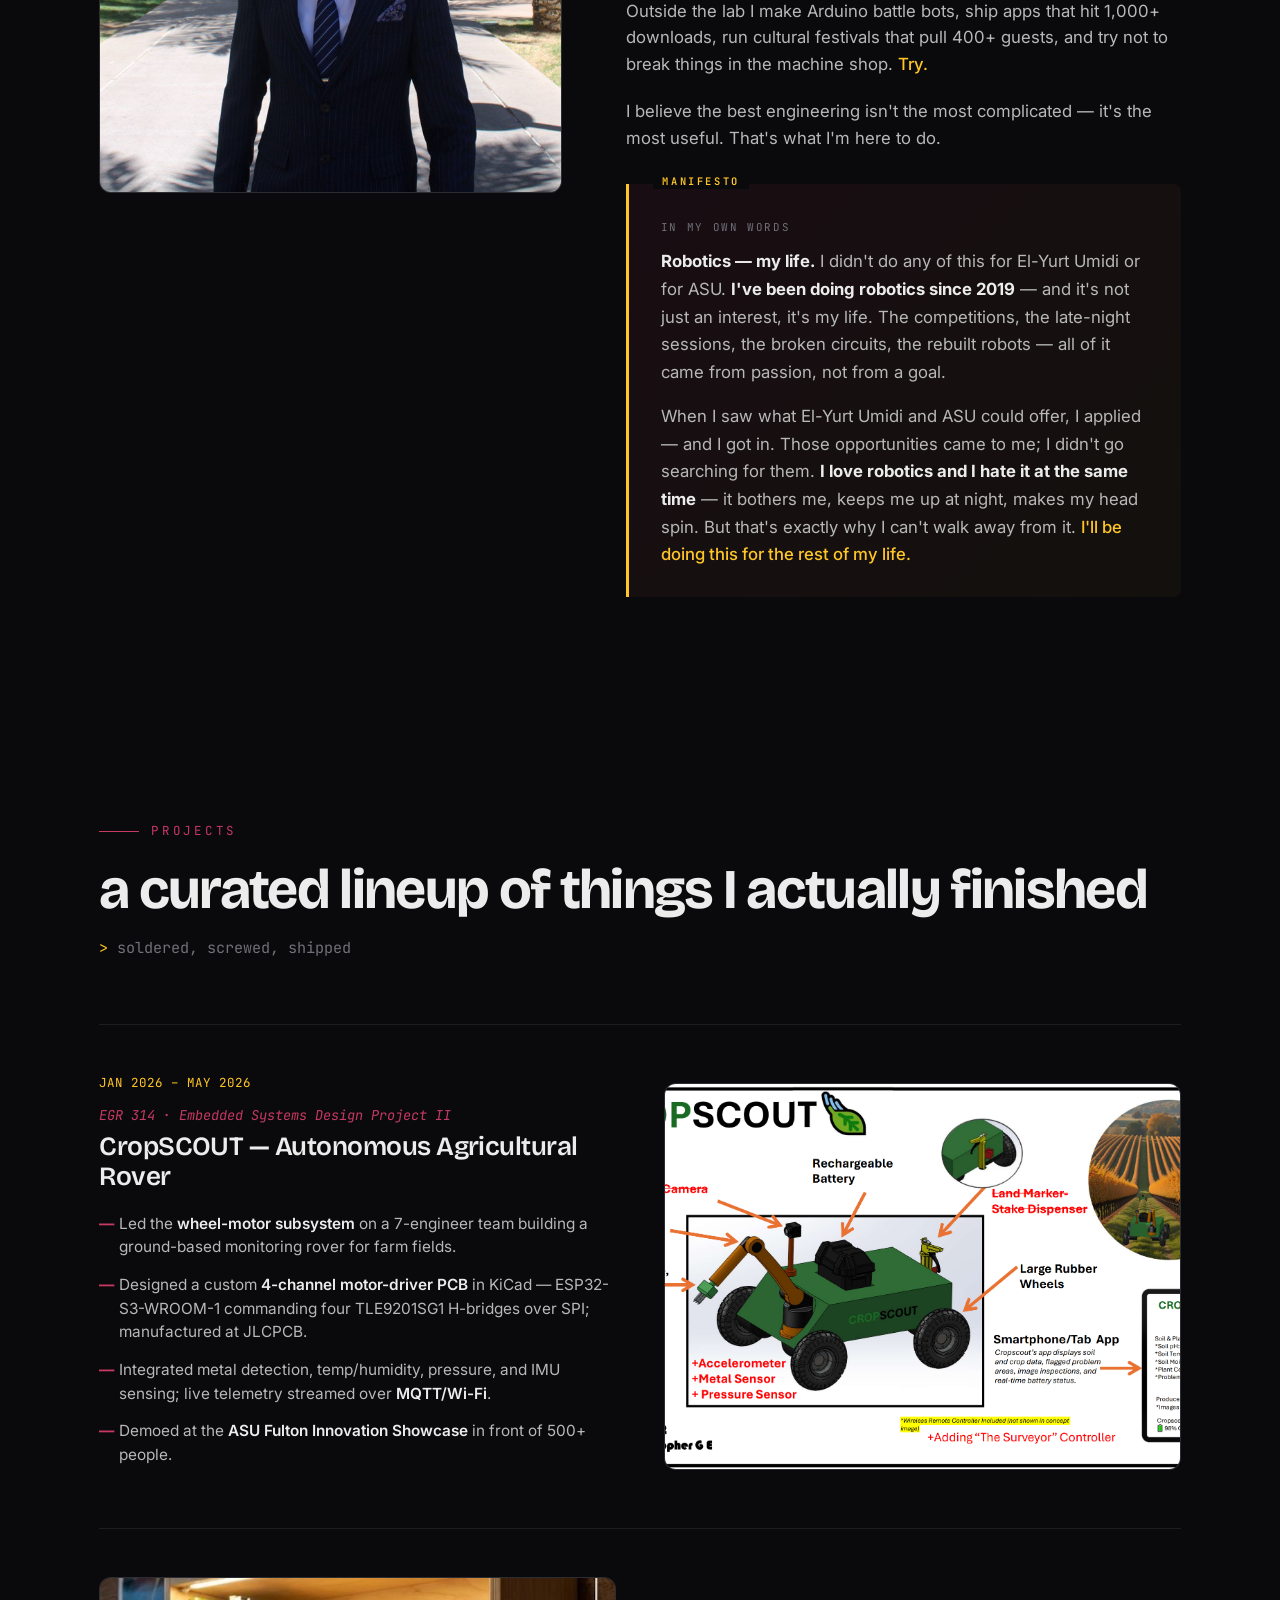
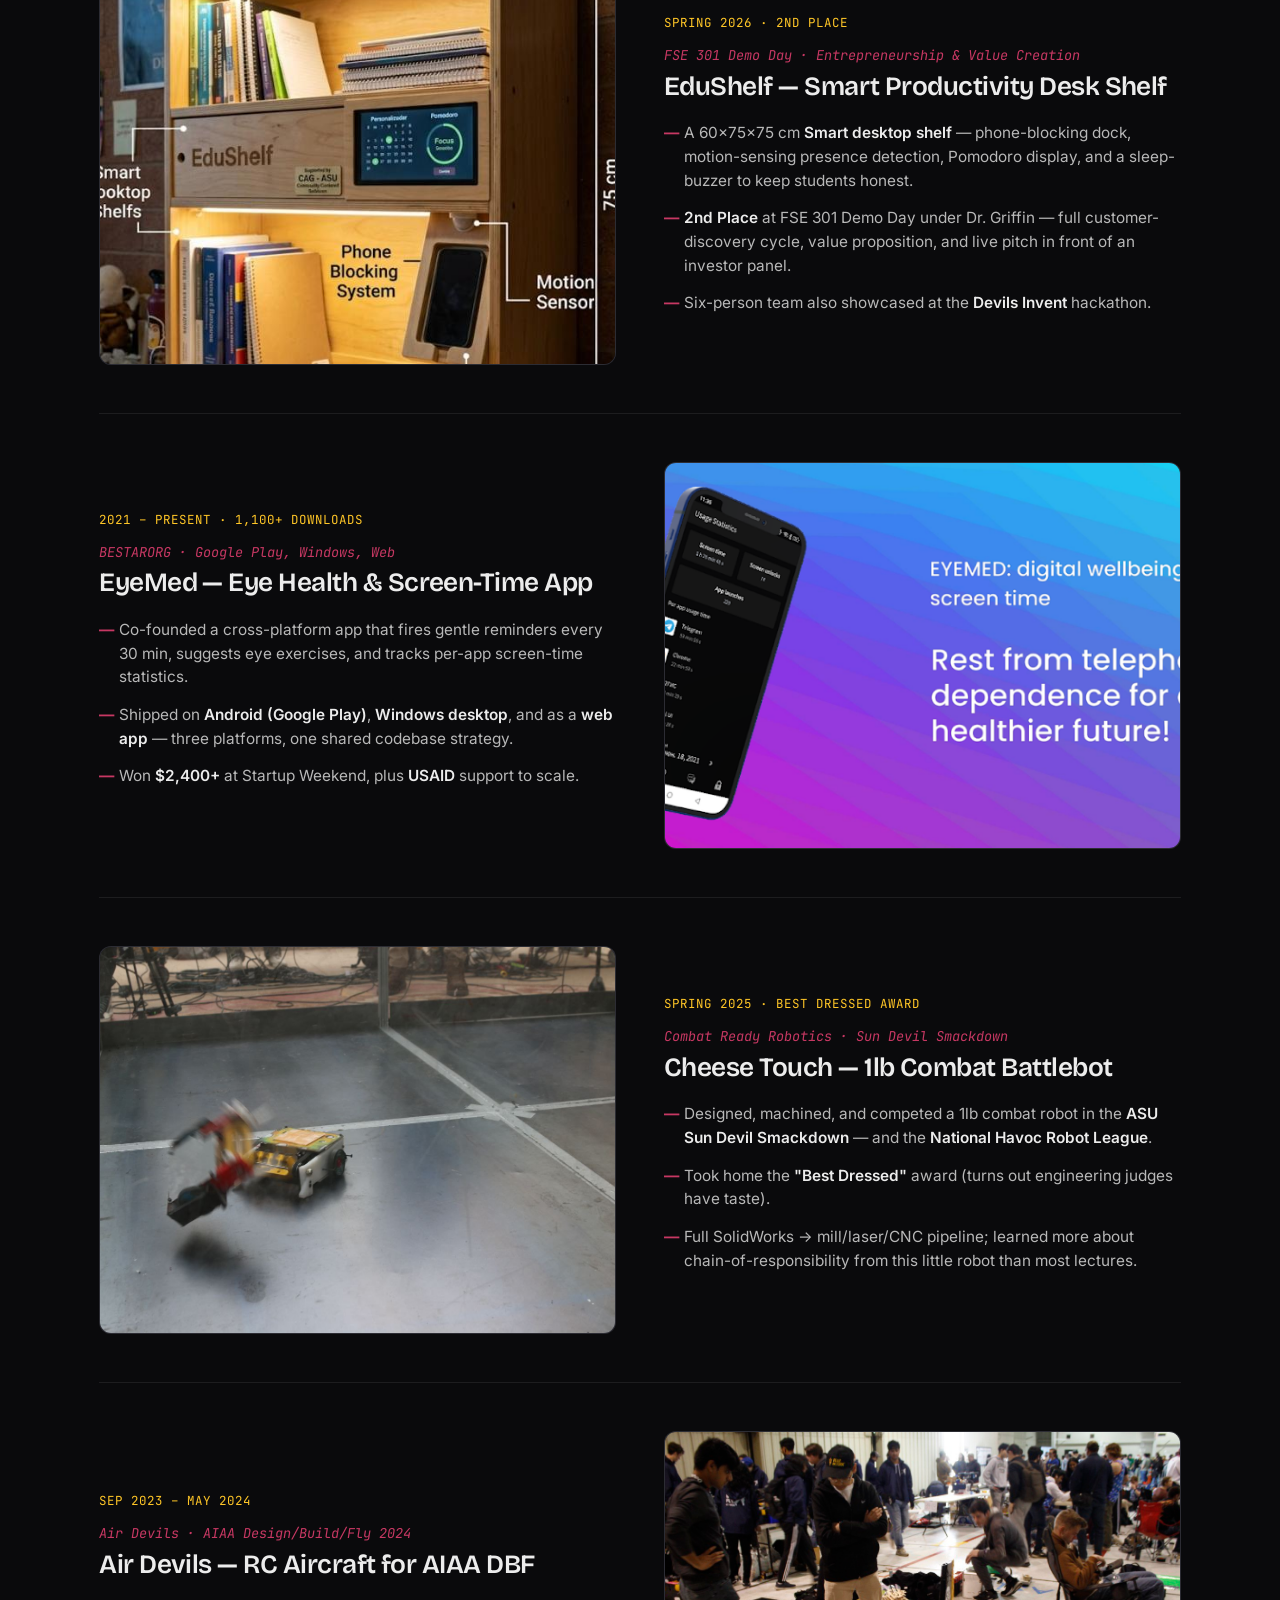
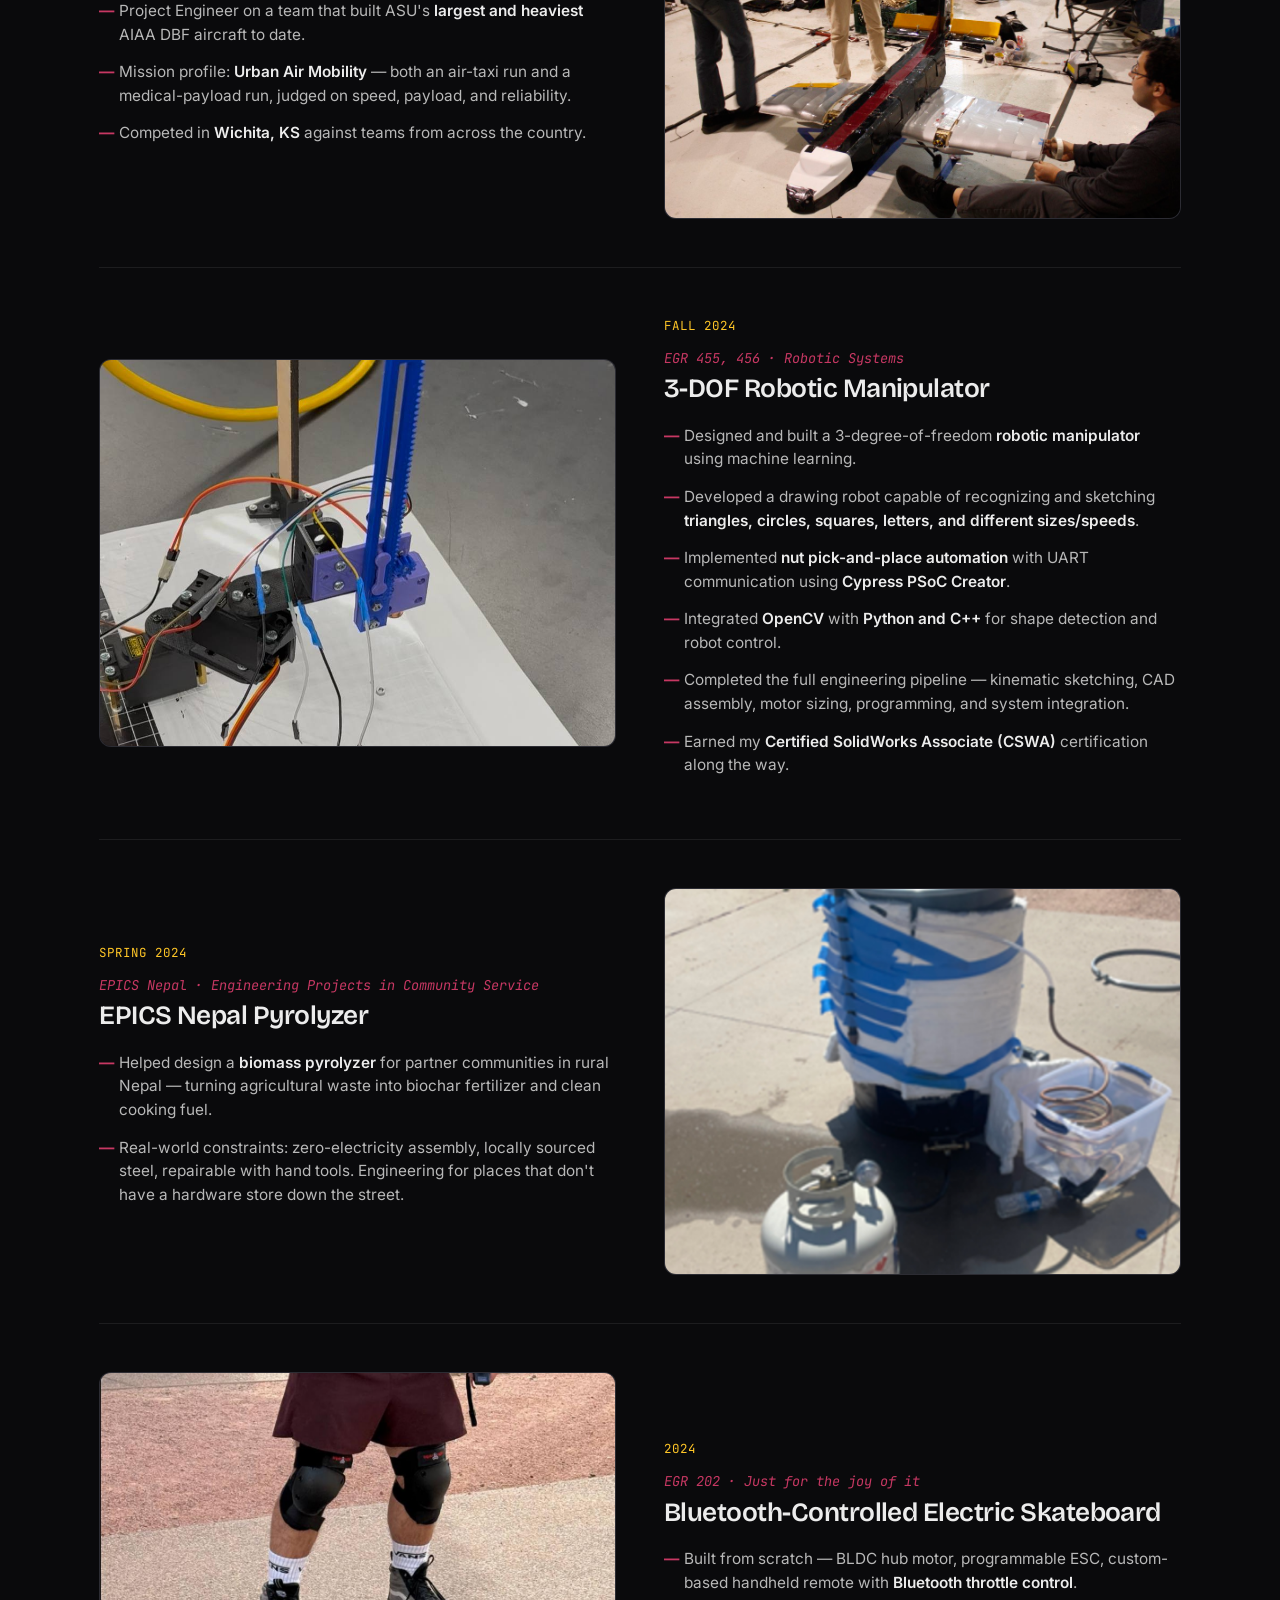
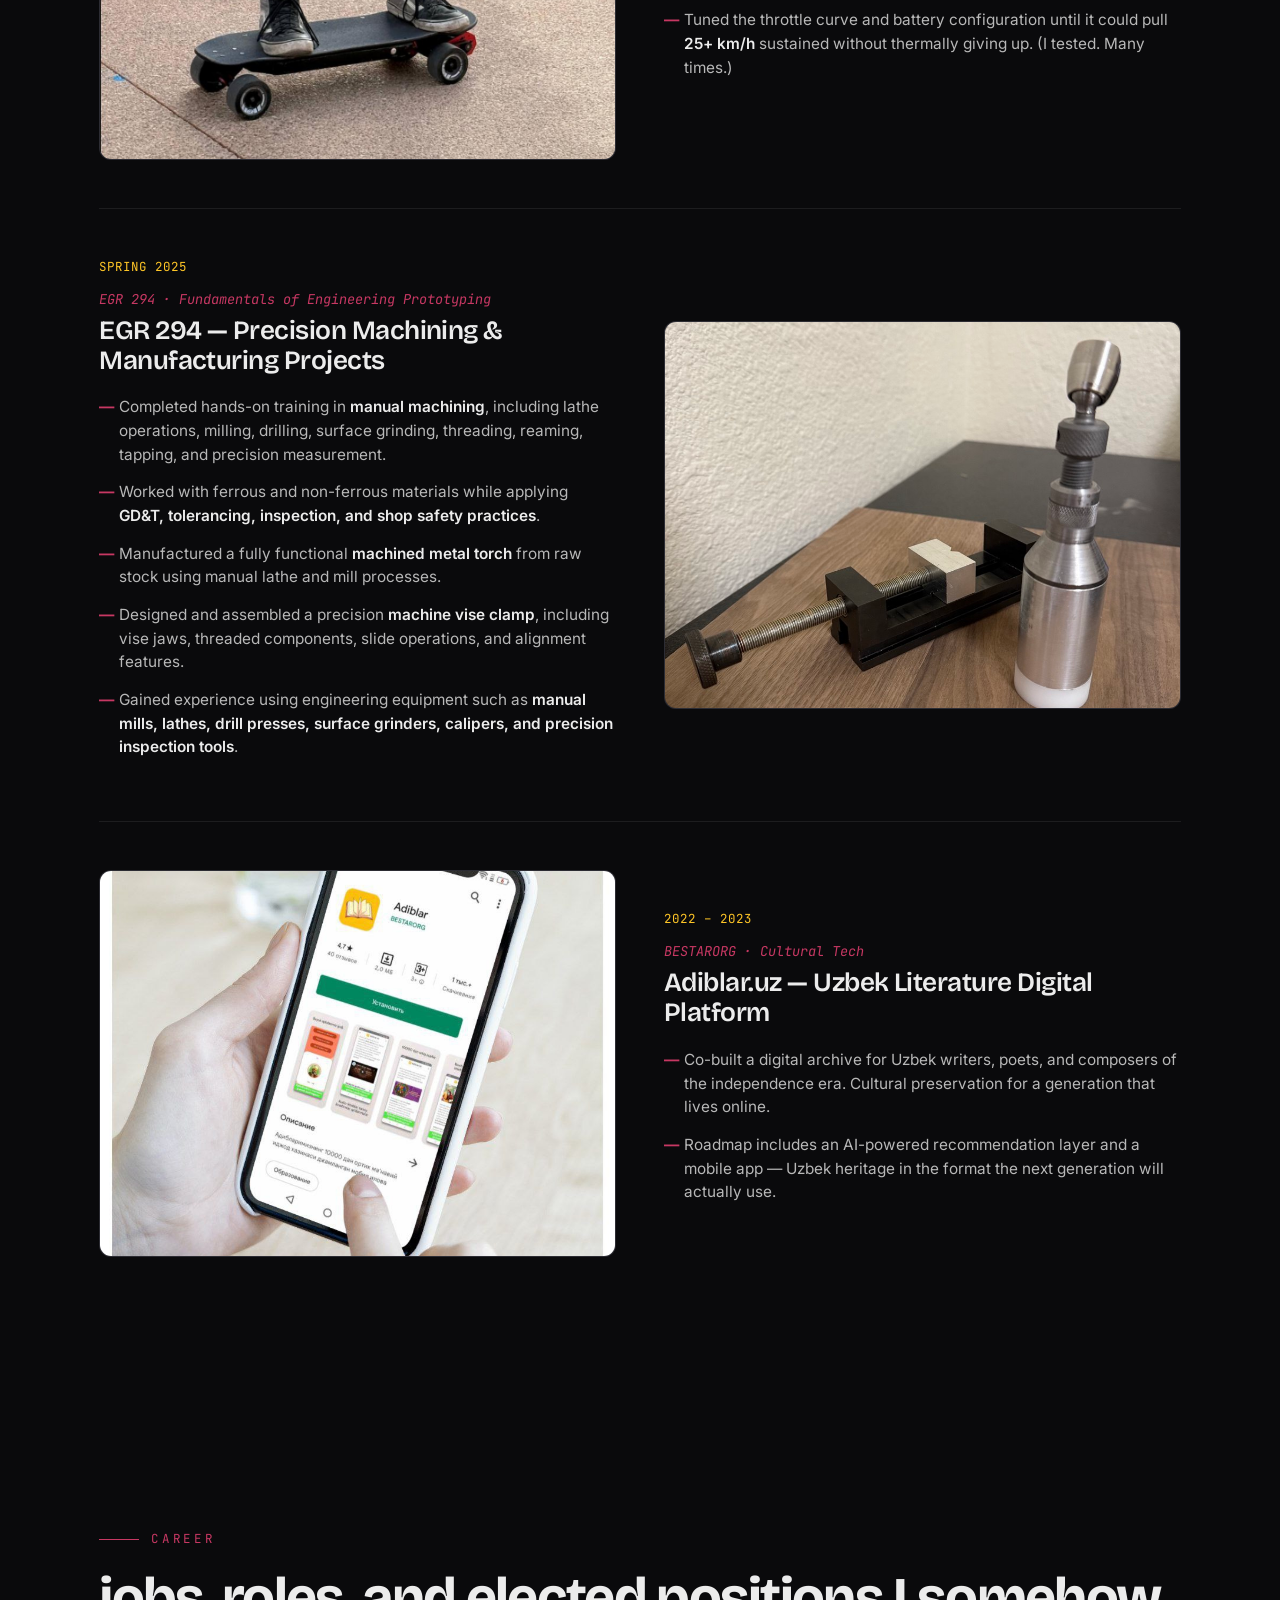
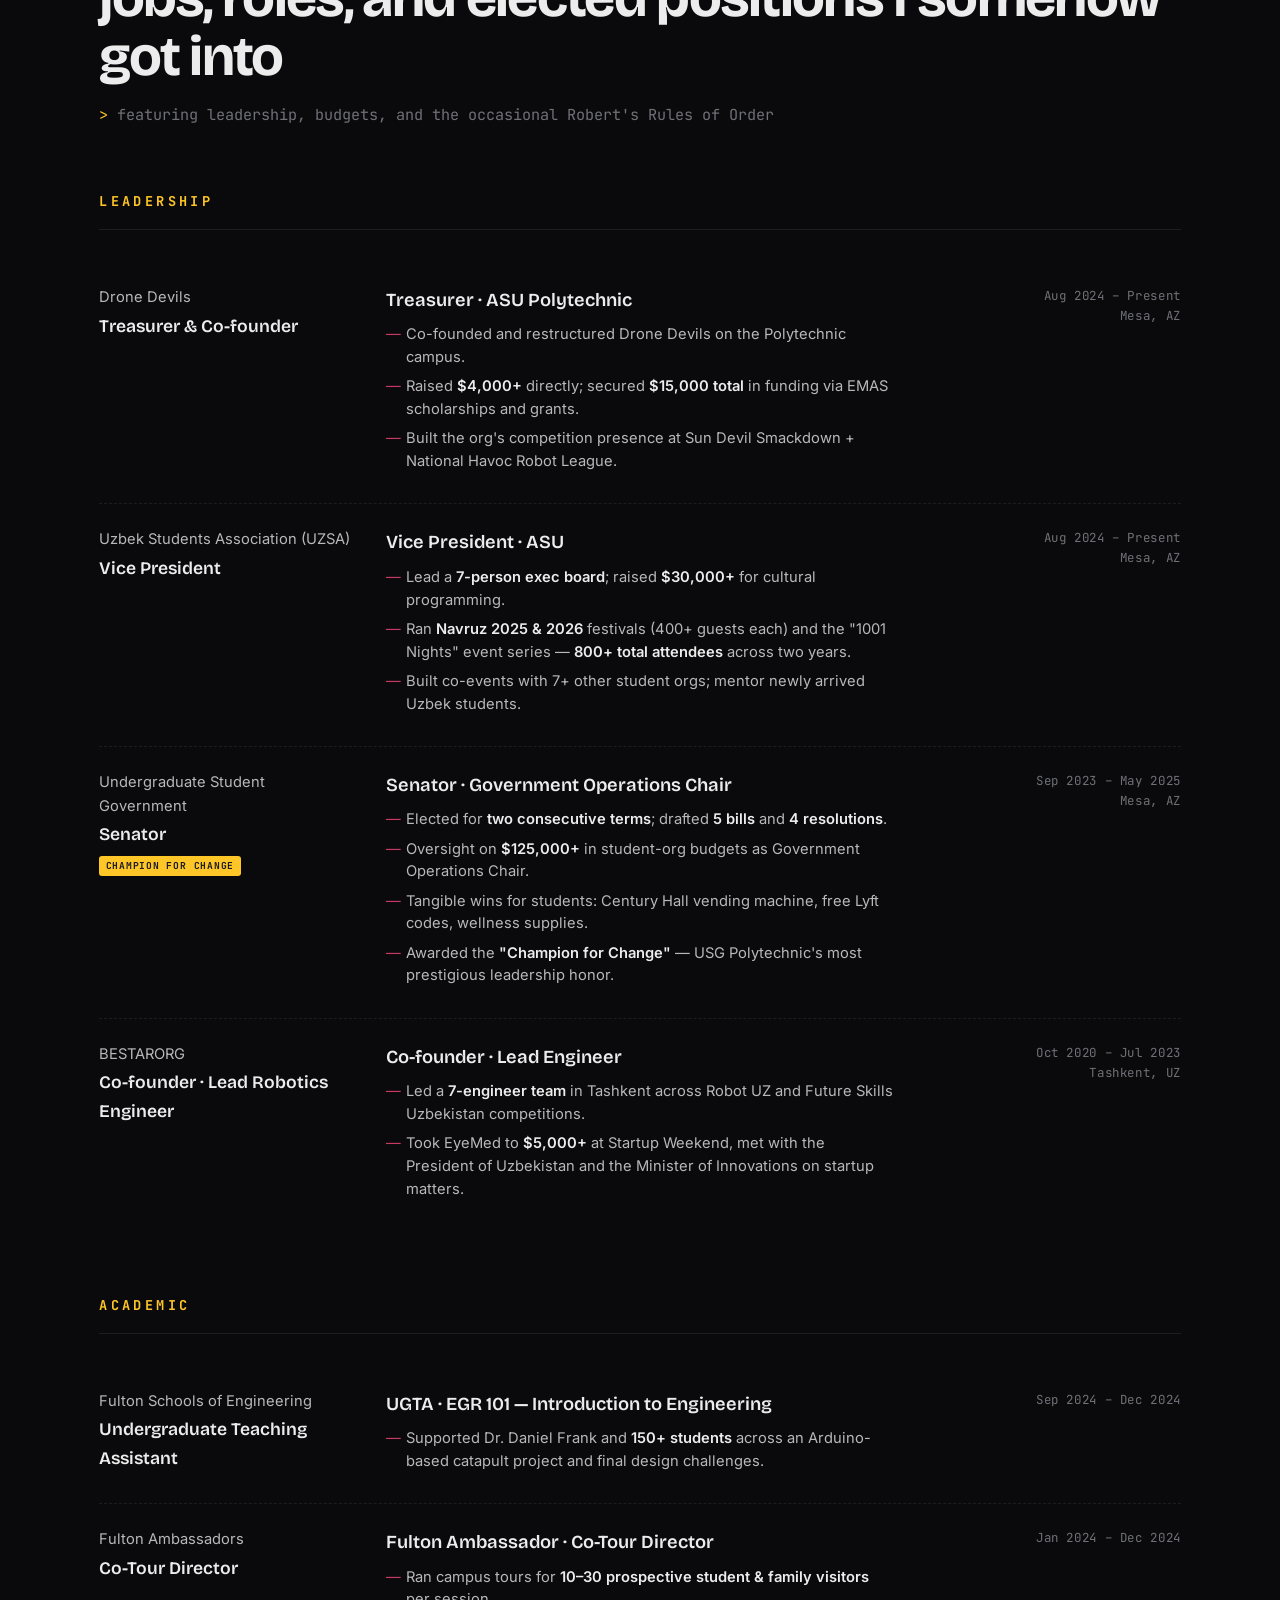
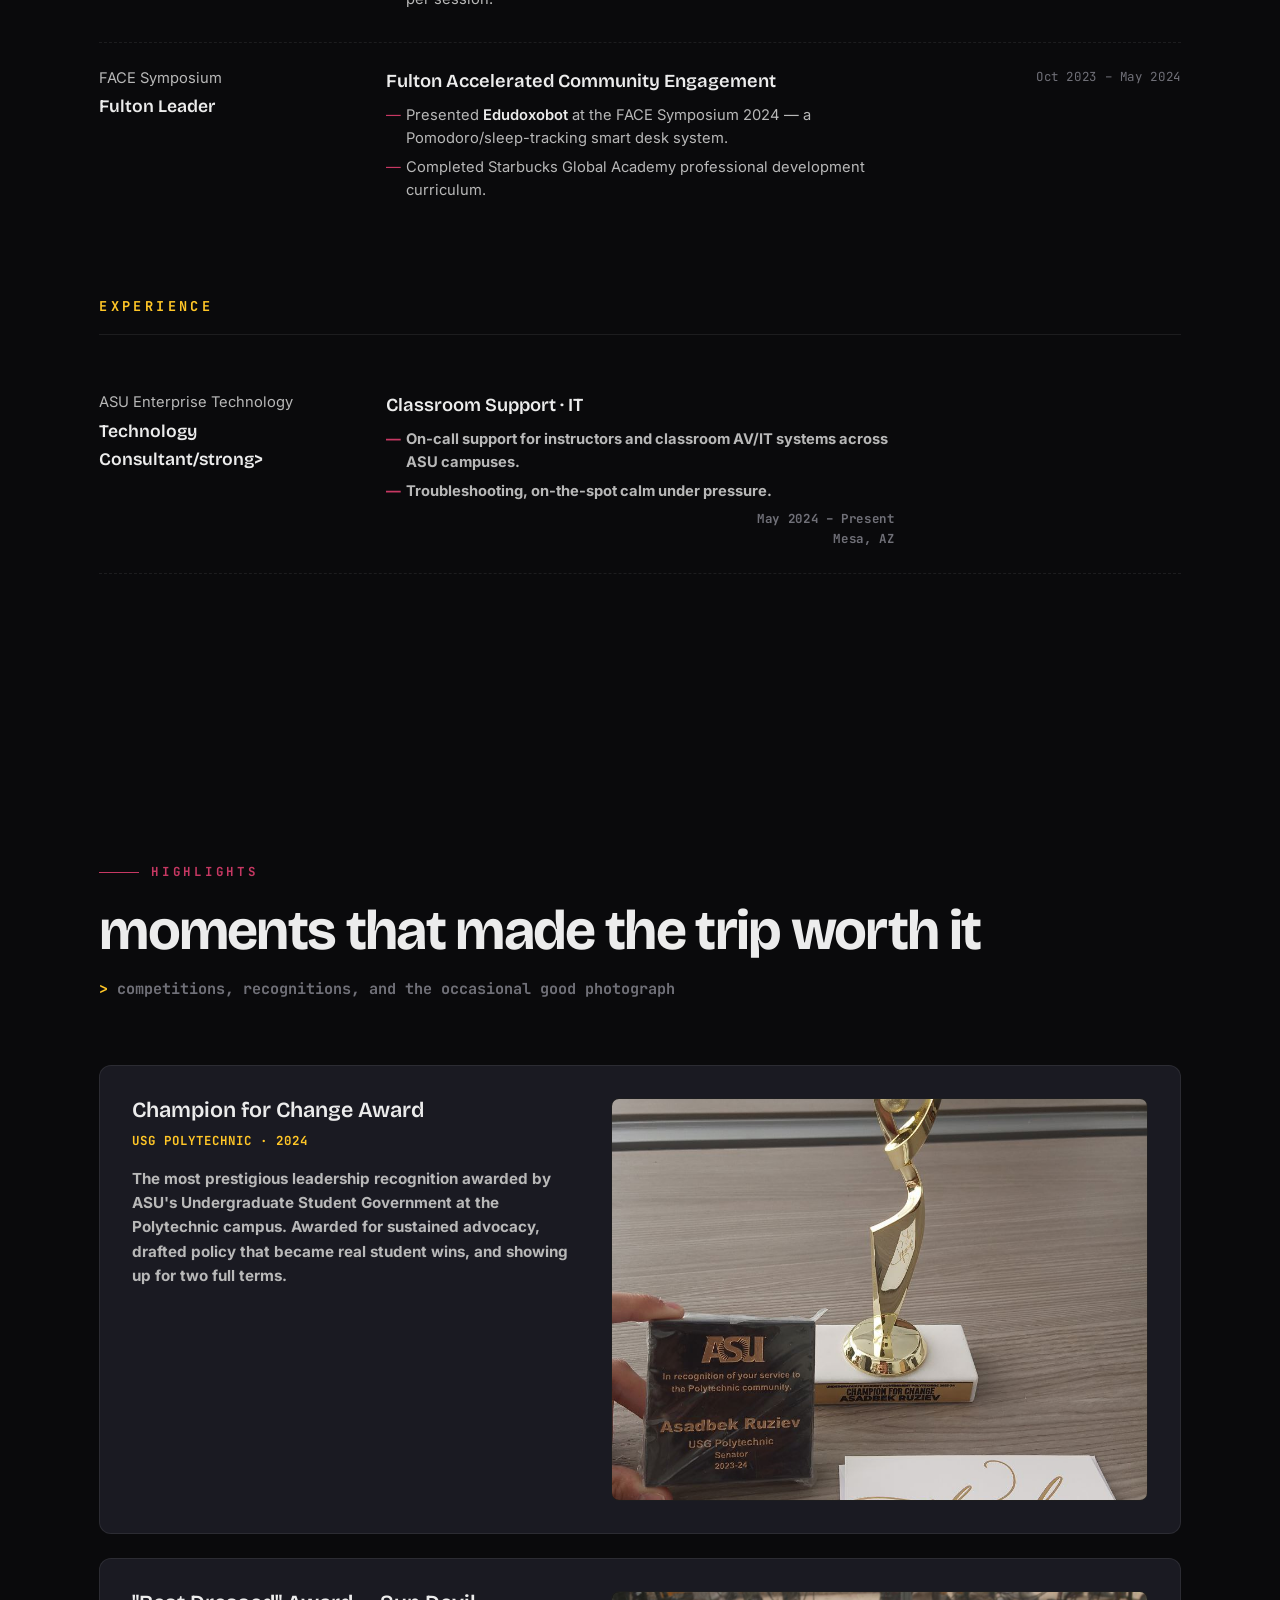
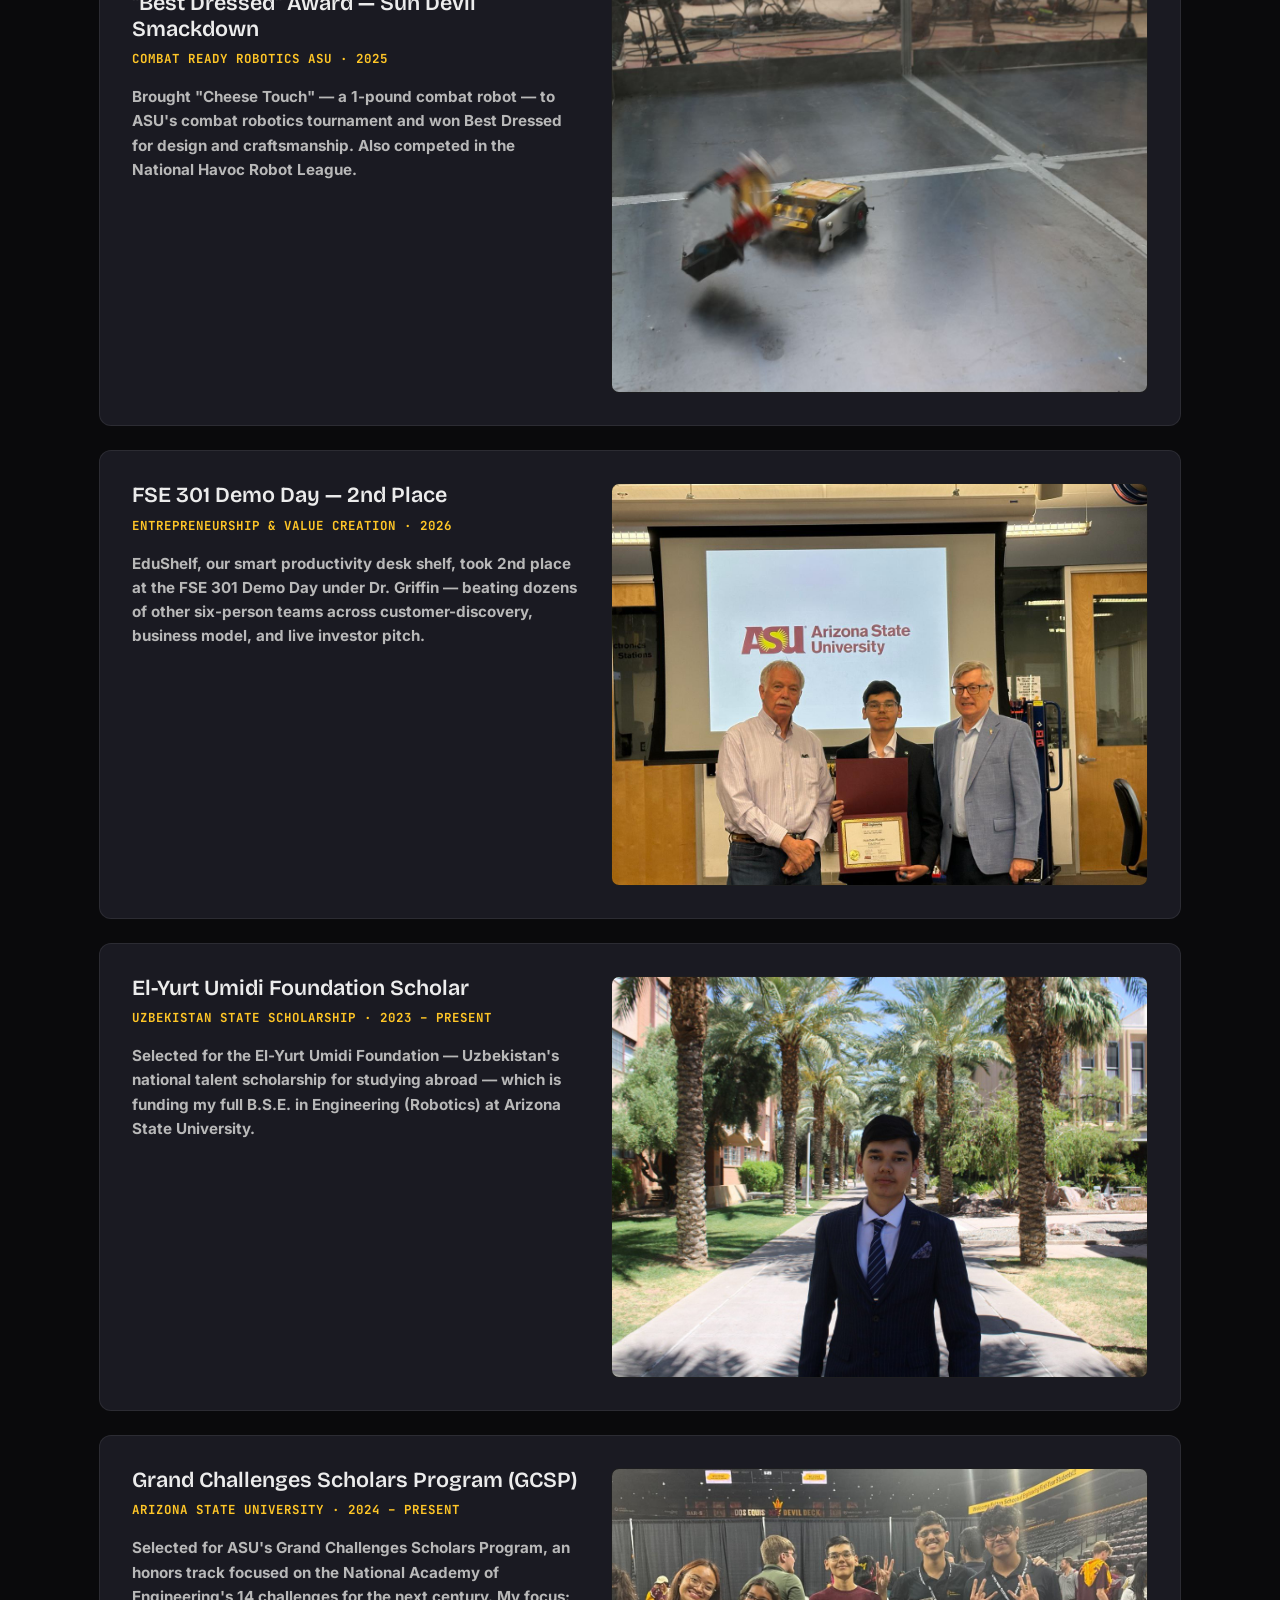
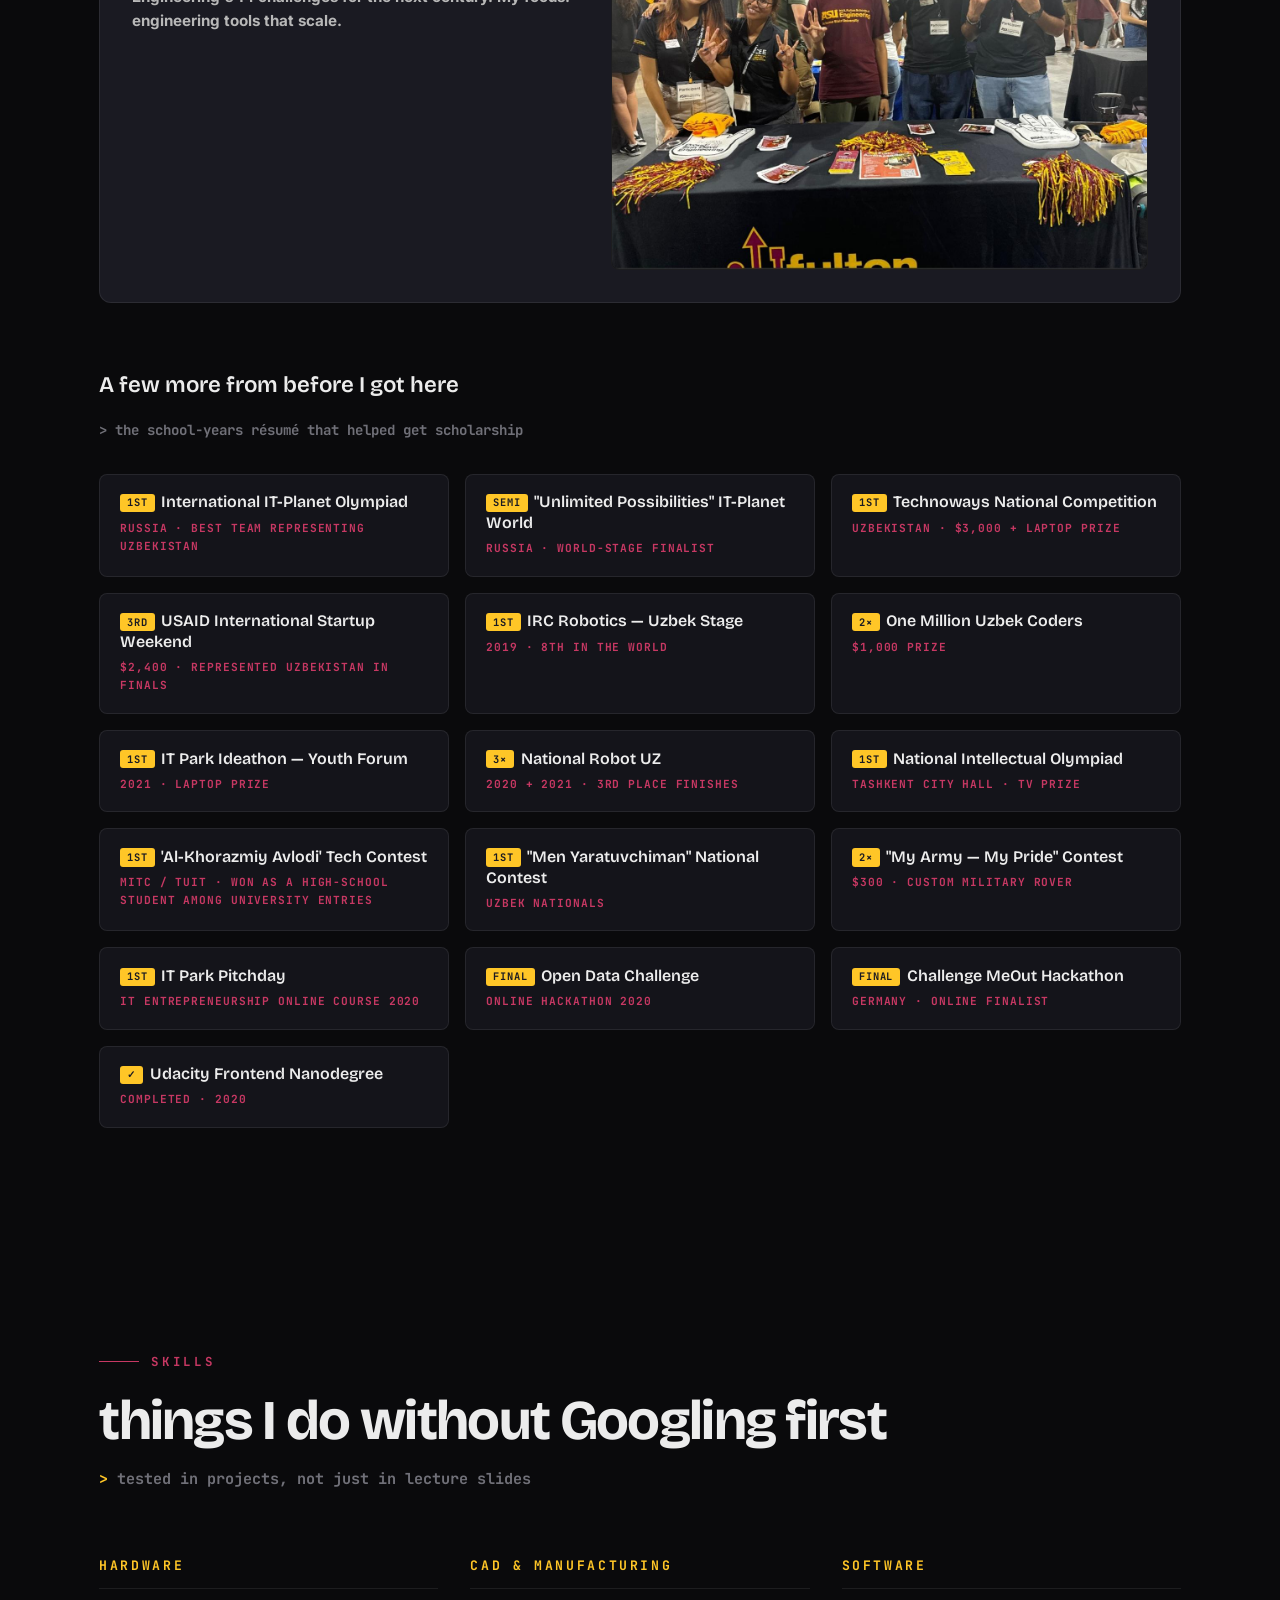
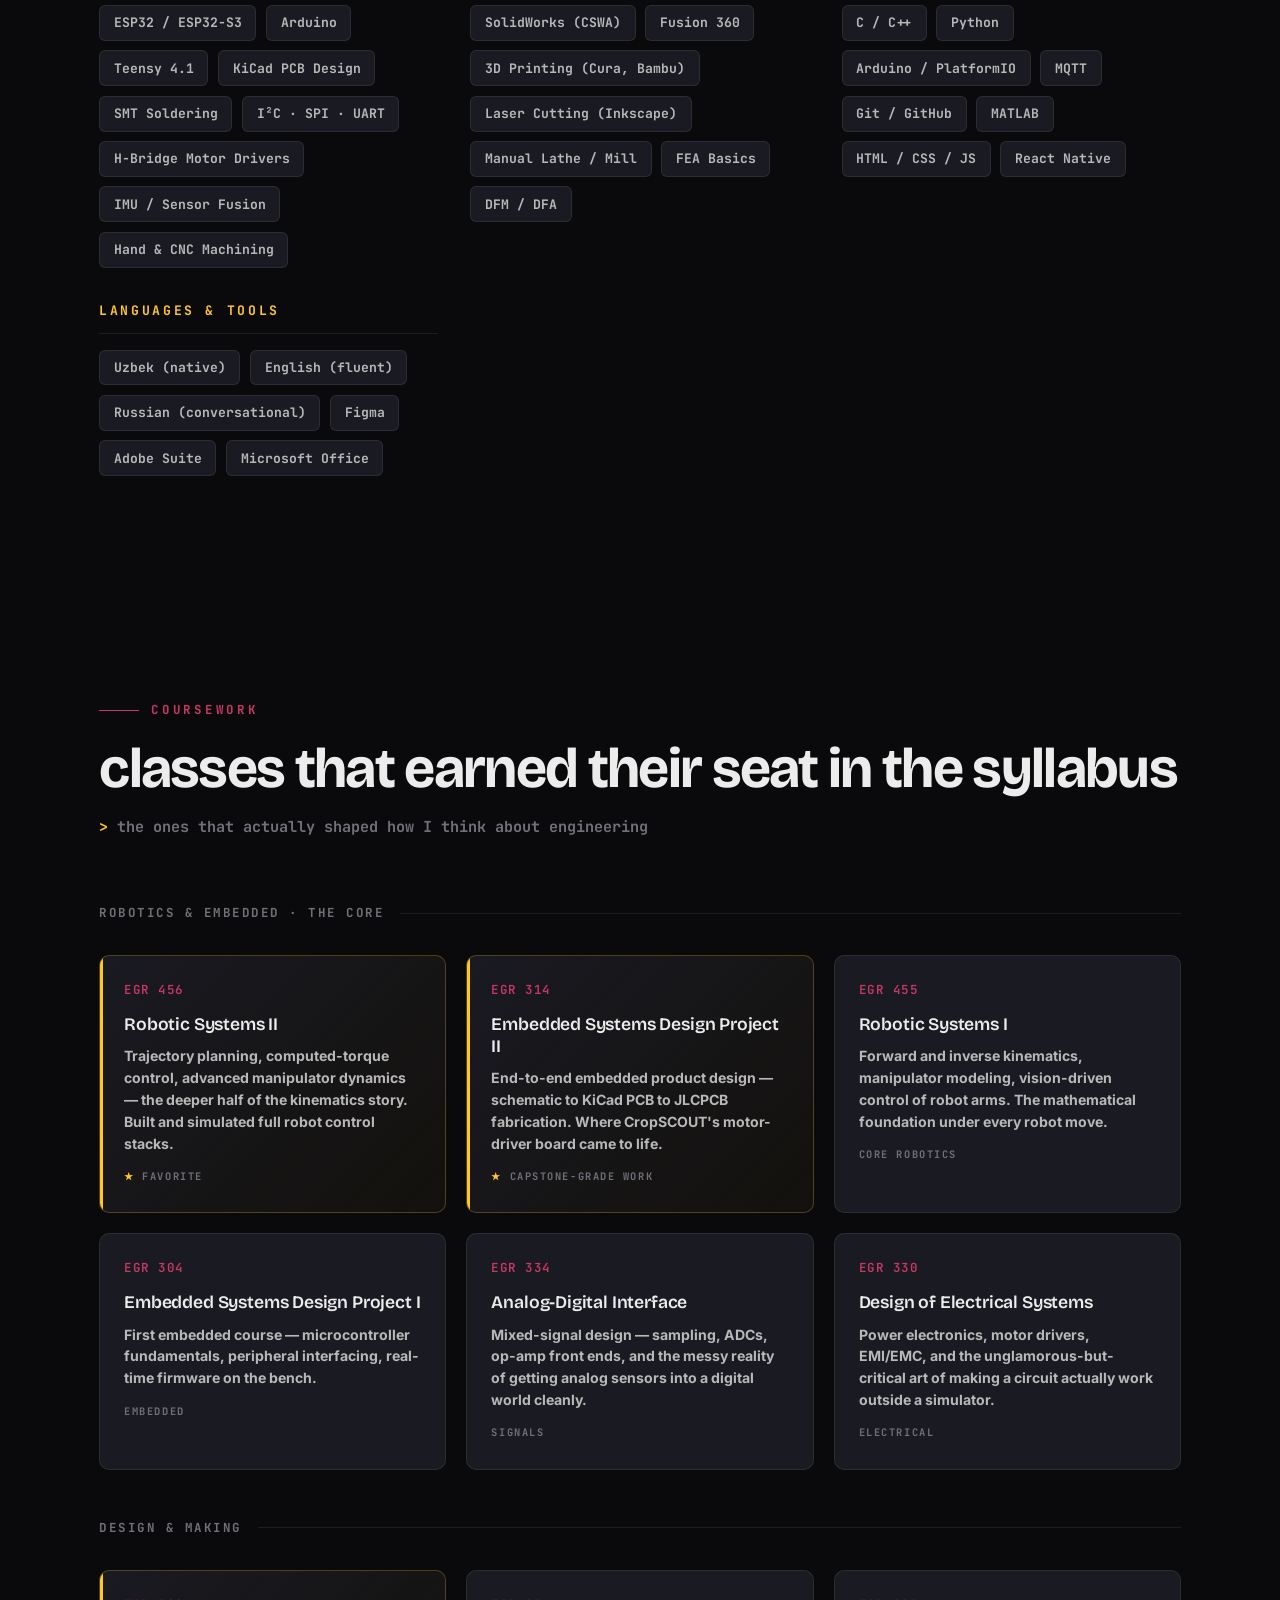
==== commit b8d2835a: "fix" ====
--- a/index.html
+++ b/index.html
@@ -1324,18 +1324,18 @@
 
     <!-- WORK -->
     <div class="career-block">
-        <h3 class="career-title">Work</h3>
+        <h3 class="career-title">Experience</h3>
 
         <div class="role">
-            <div class="role-org">ASU Enterprise Technology <strong>Classroom Support Tech</strong></div>
+            <div class="role-org">ASU Enterprise Technology <strong>Technology Consultant/strong></div>
             <div class="role-detail">
                 <h4>Classroom Support · IT</h4>
                 <ul>
                     <li>On-call support for instructors and classroom AV/IT systems across ASU campuses.</li>
-                    <li>Field troubleshooting, on-the-spot calm under pressure when something doesn't power on 30 seconds before a lecture.</li>
+                    <li>Troubleshooting, on-the-spot calm under pressure.</li>
                 </ul>
             </div>
-            <div class="role-meta">May 2024 – Present<br>Tempe / Mesa, AZ</div>
+            <div class="role-meta">May 2024 – Present<br> Mesa, AZ</div>
         </div>
     </div>
 </section>
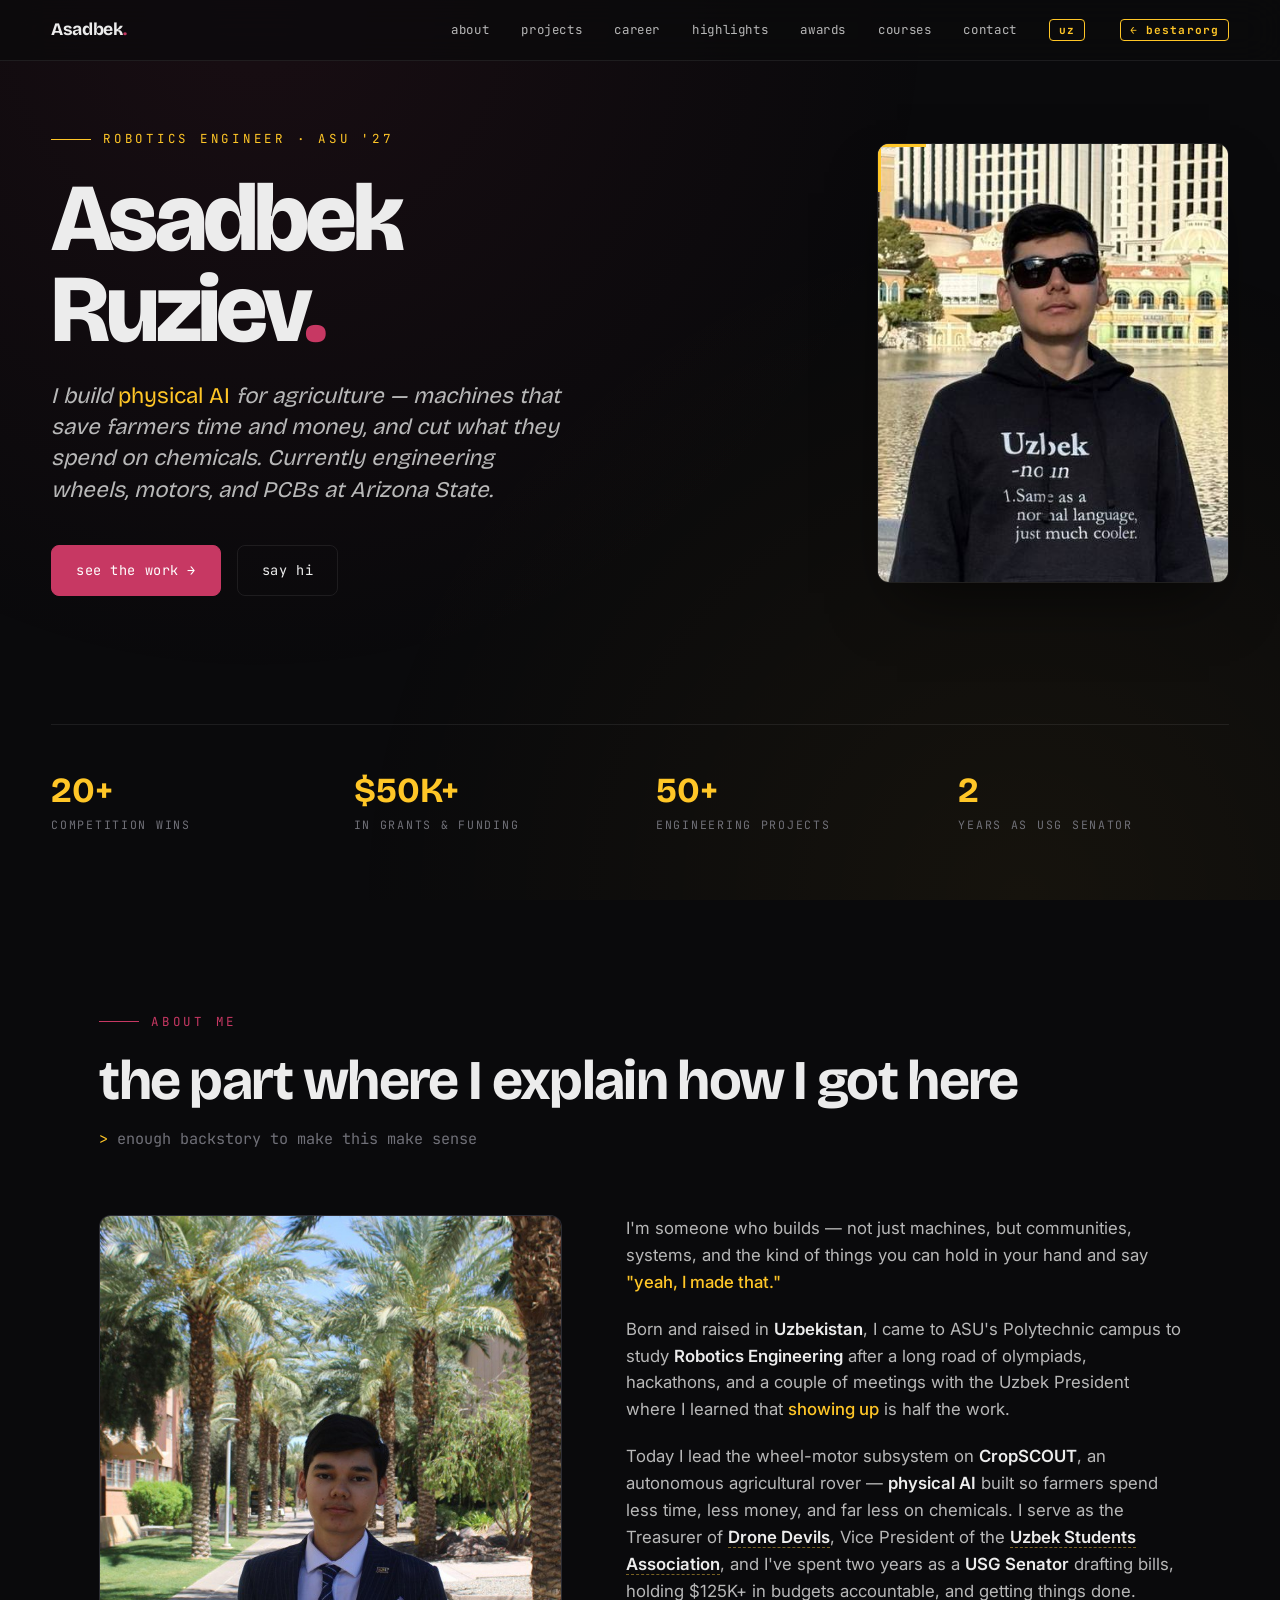
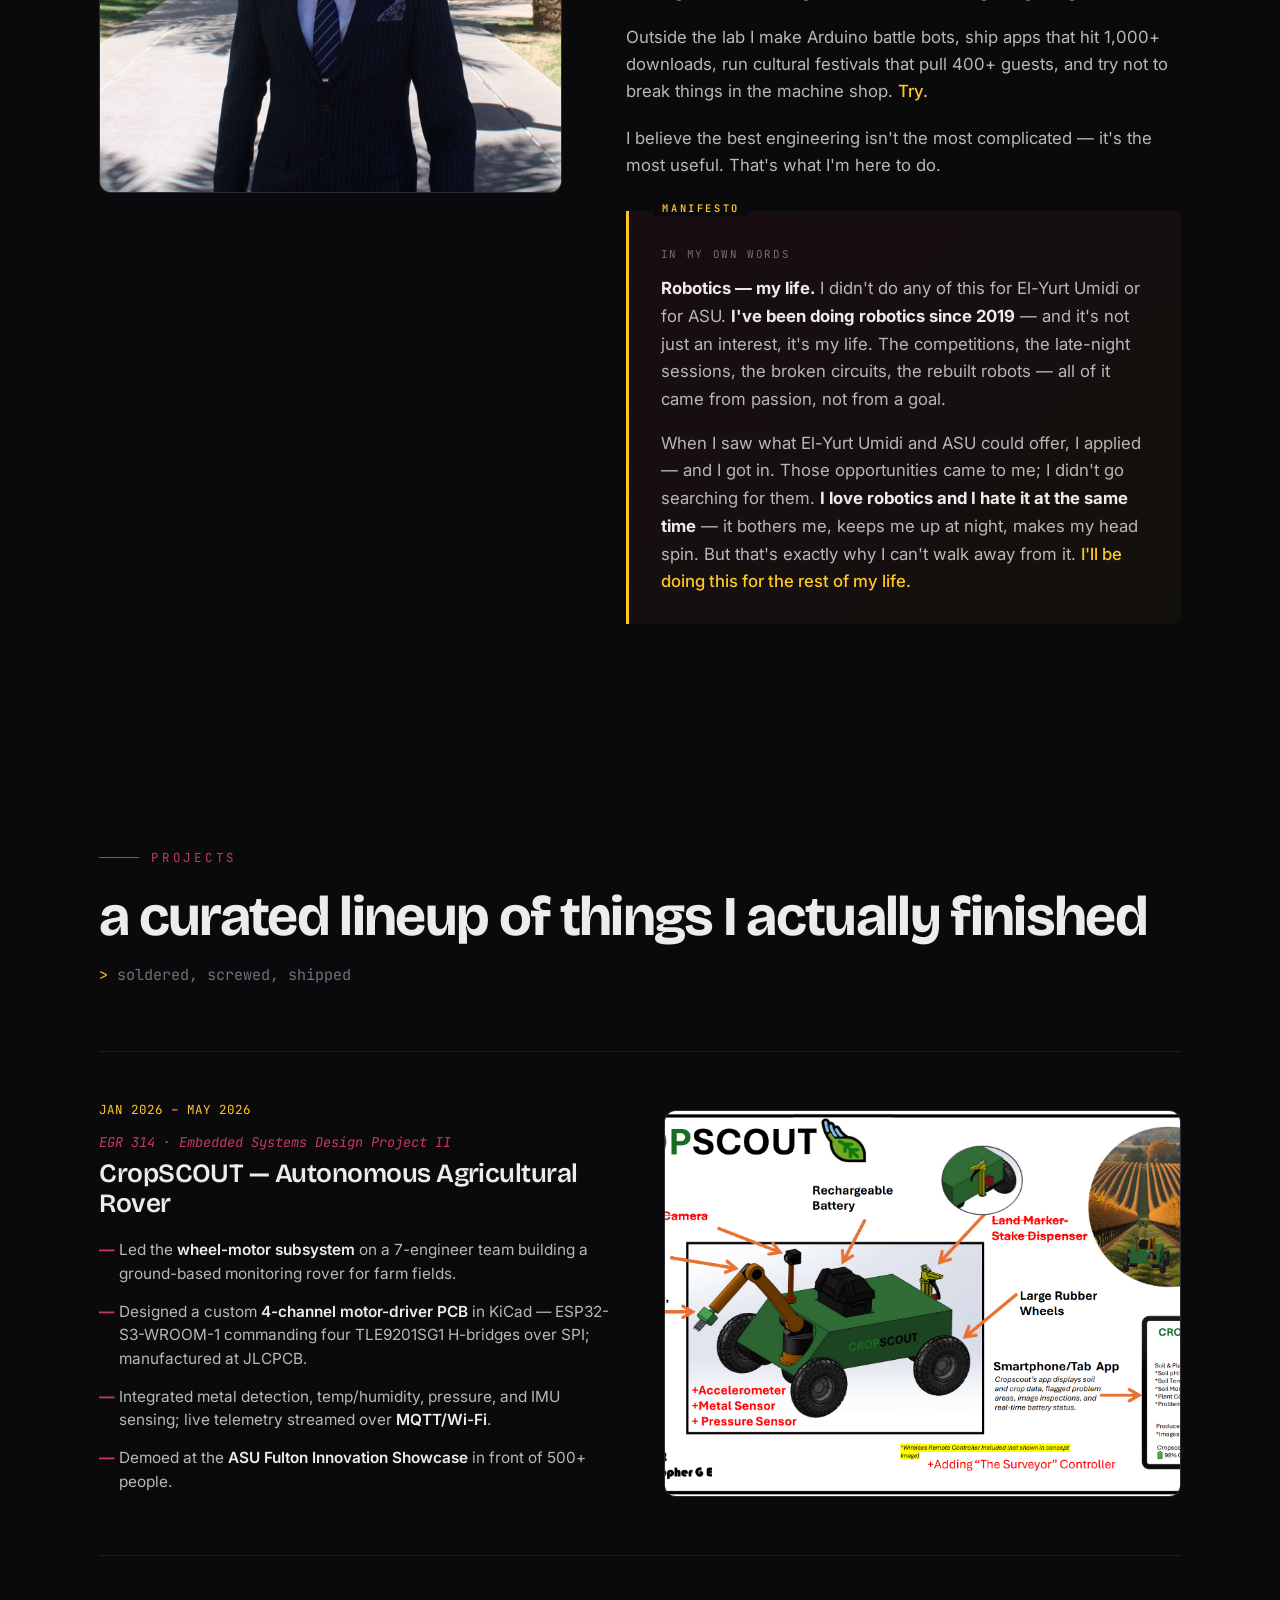
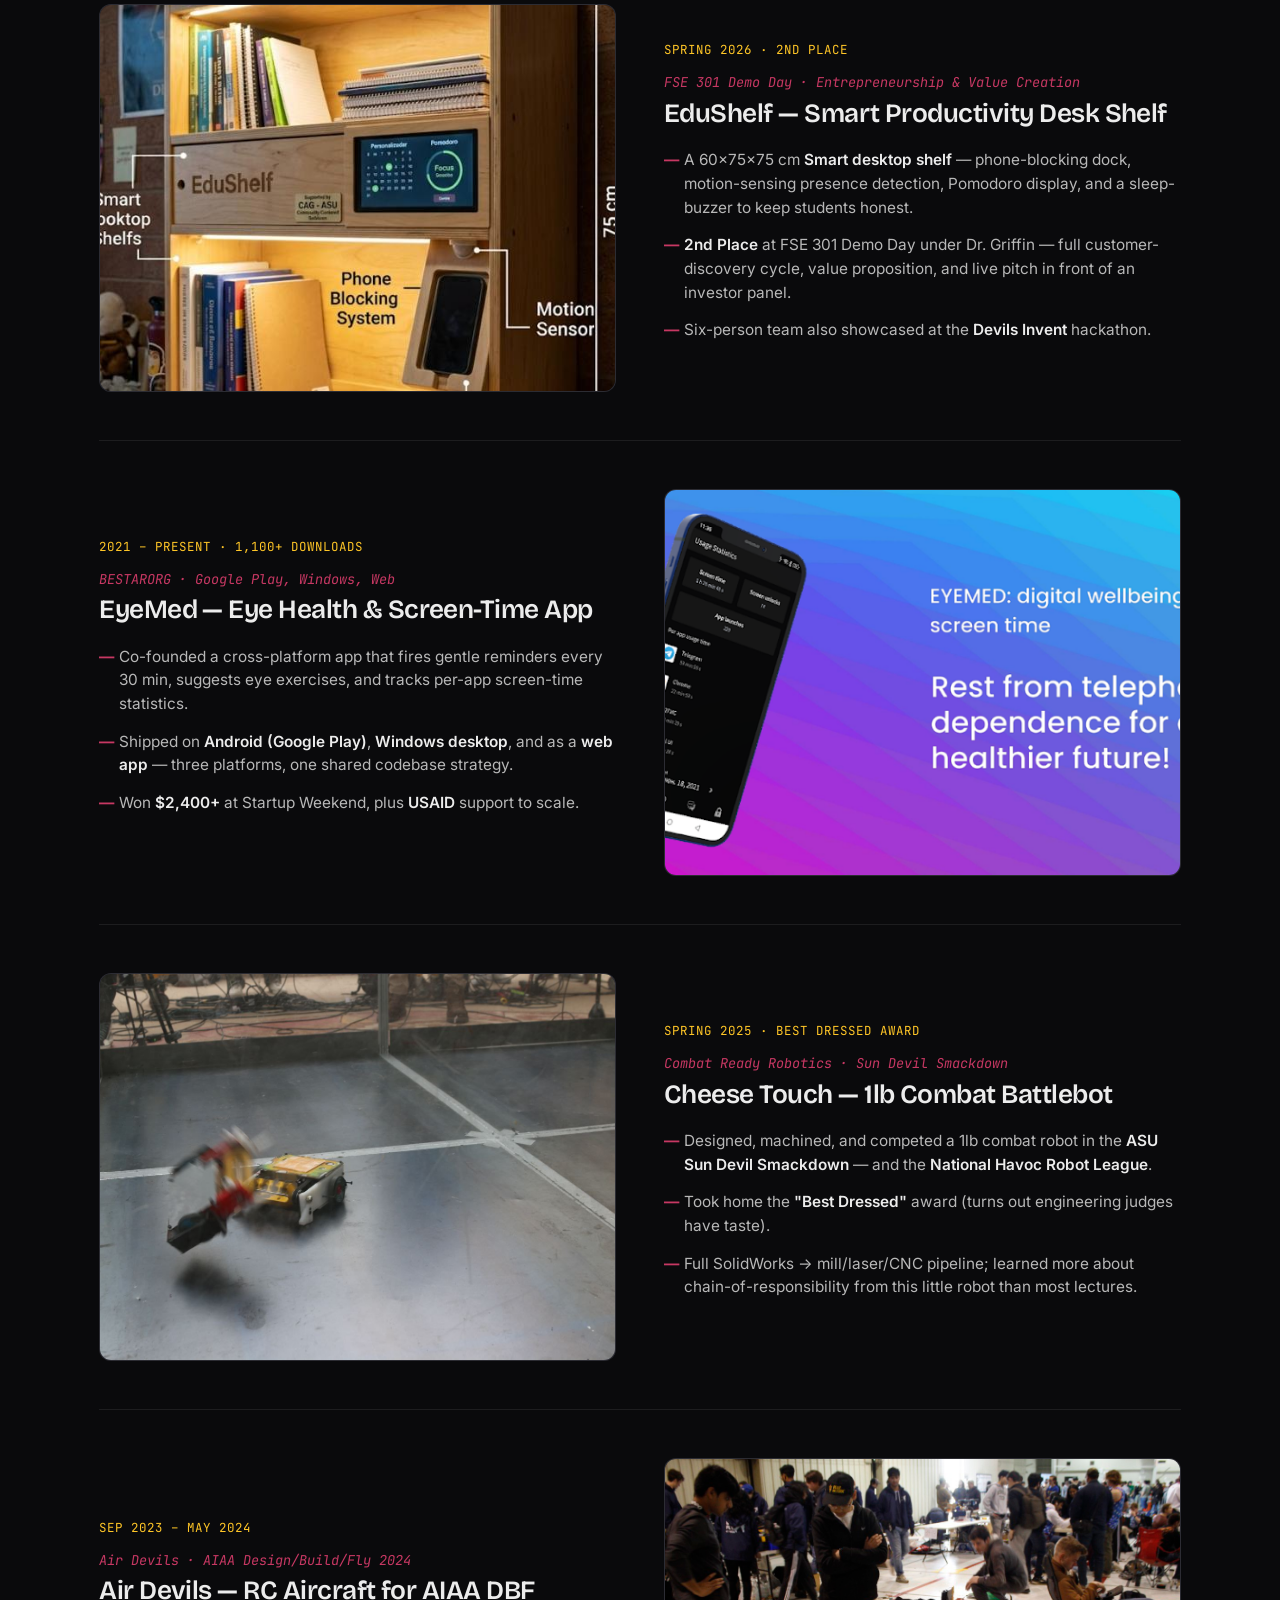
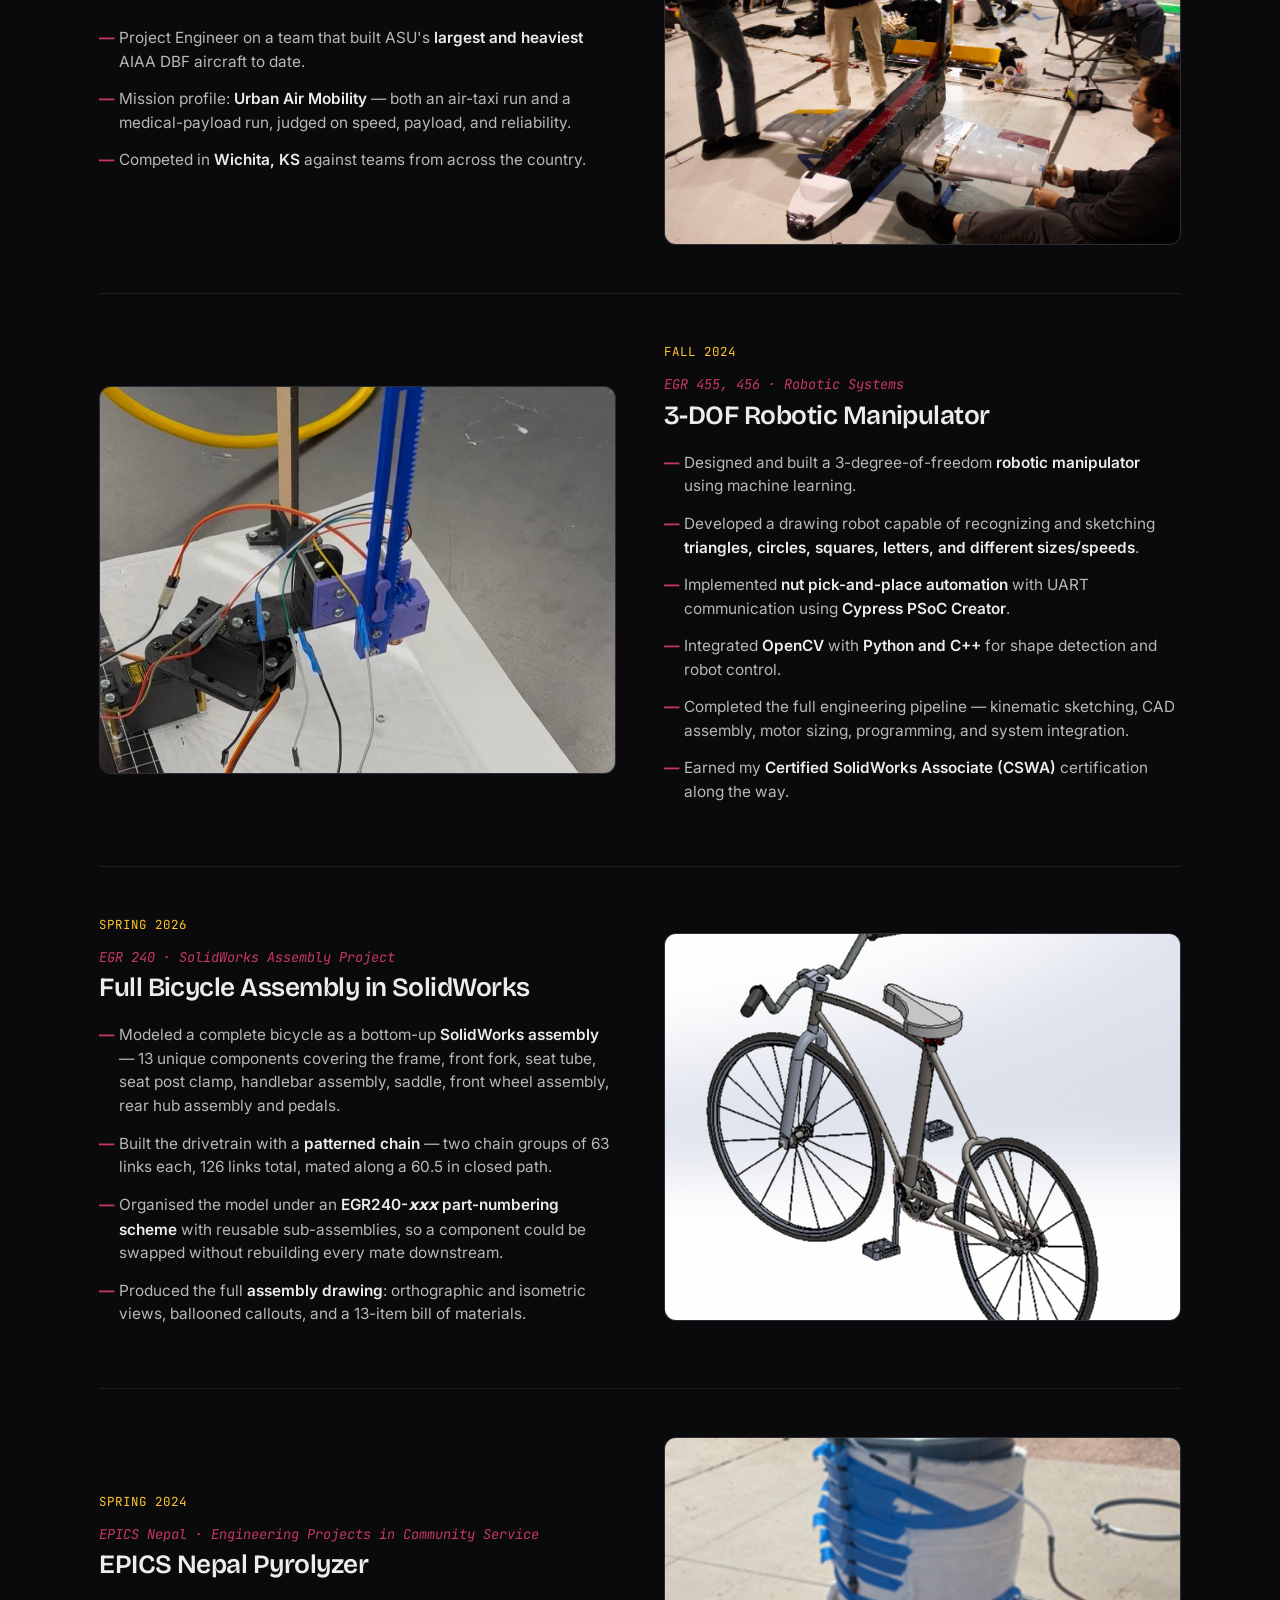
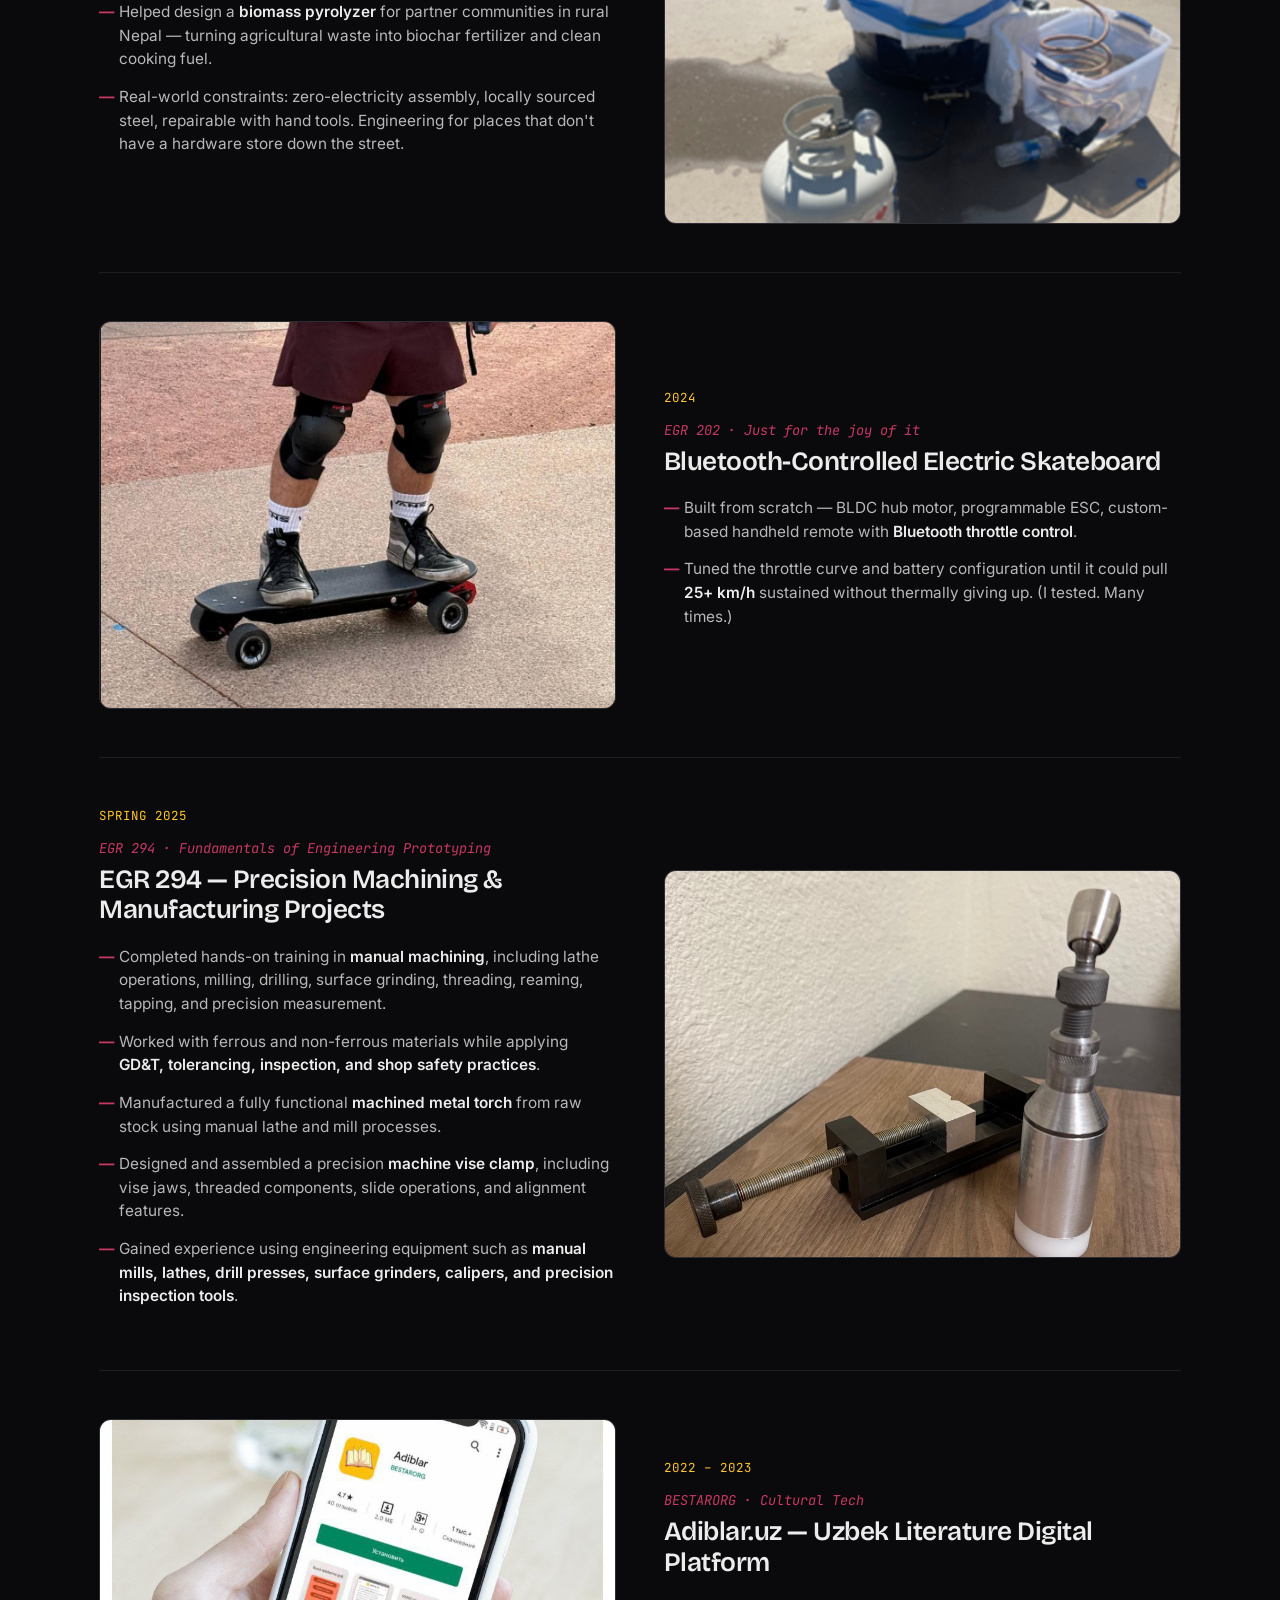
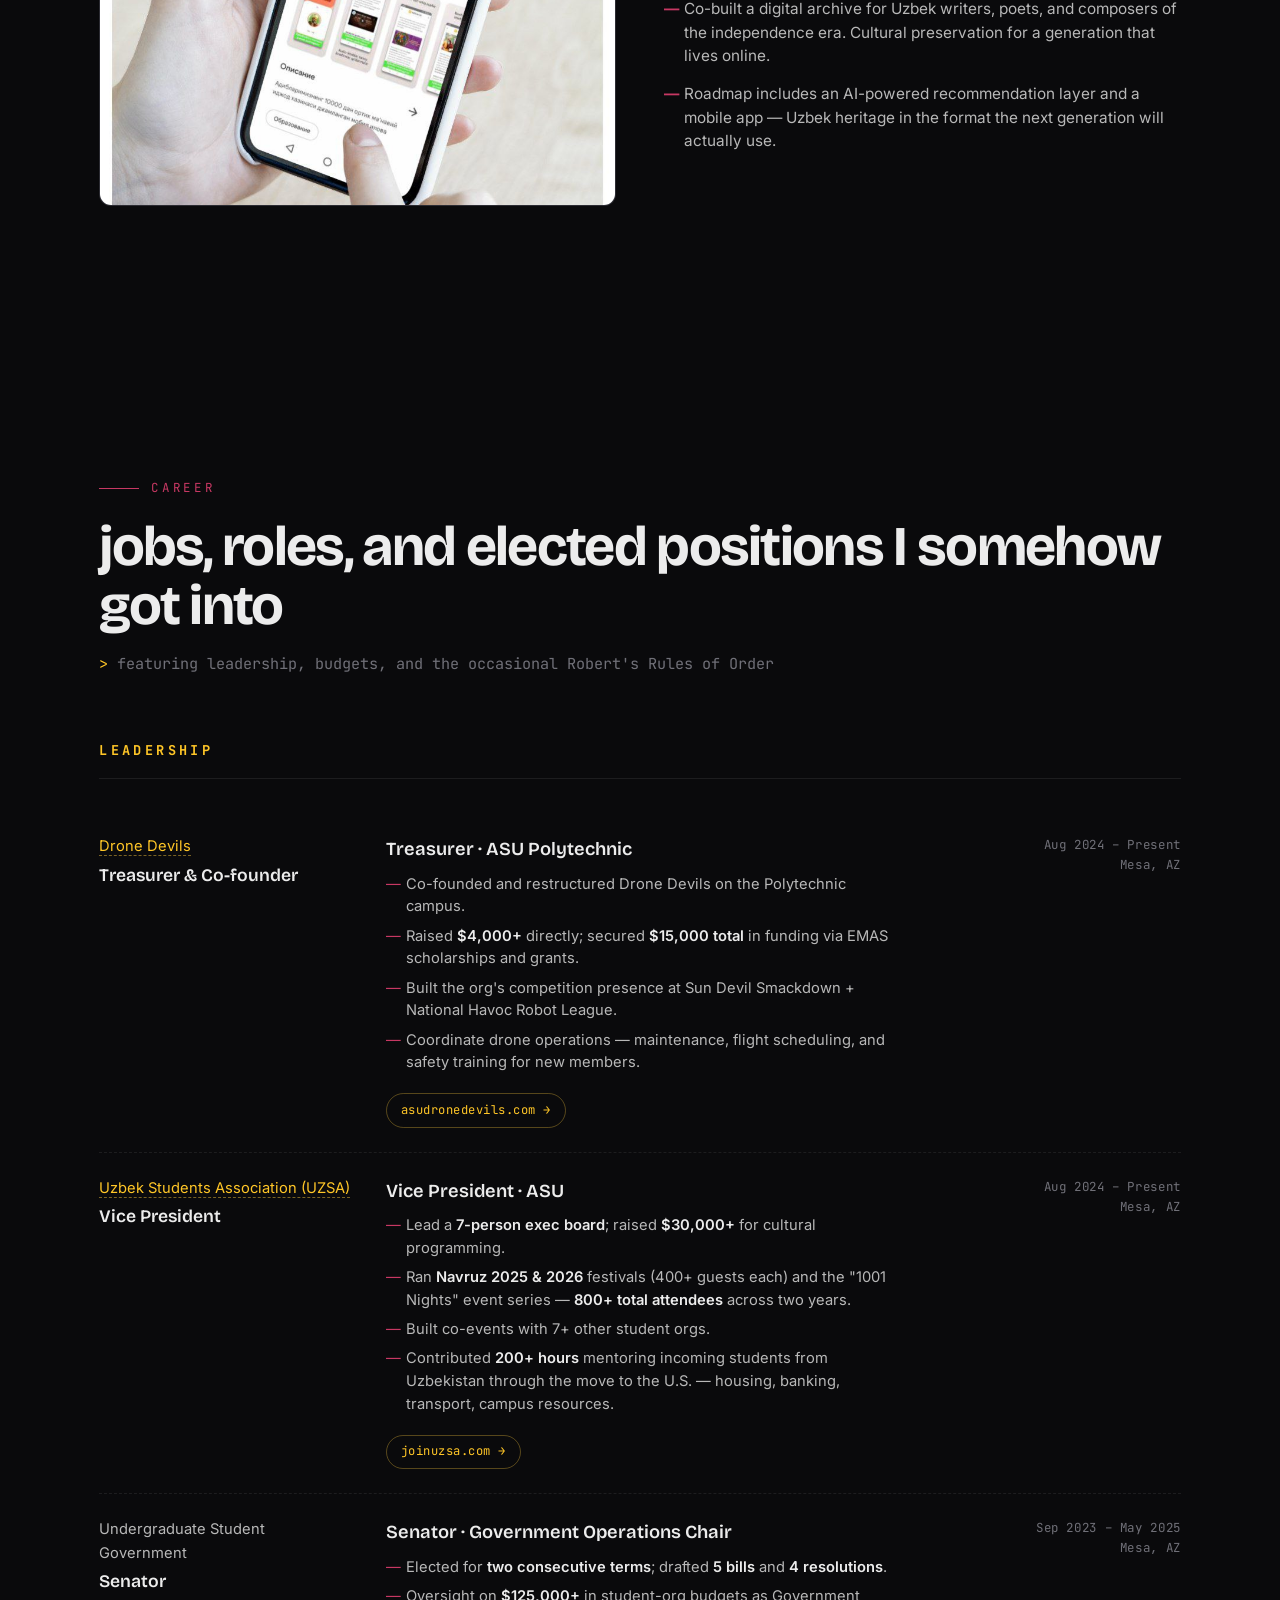
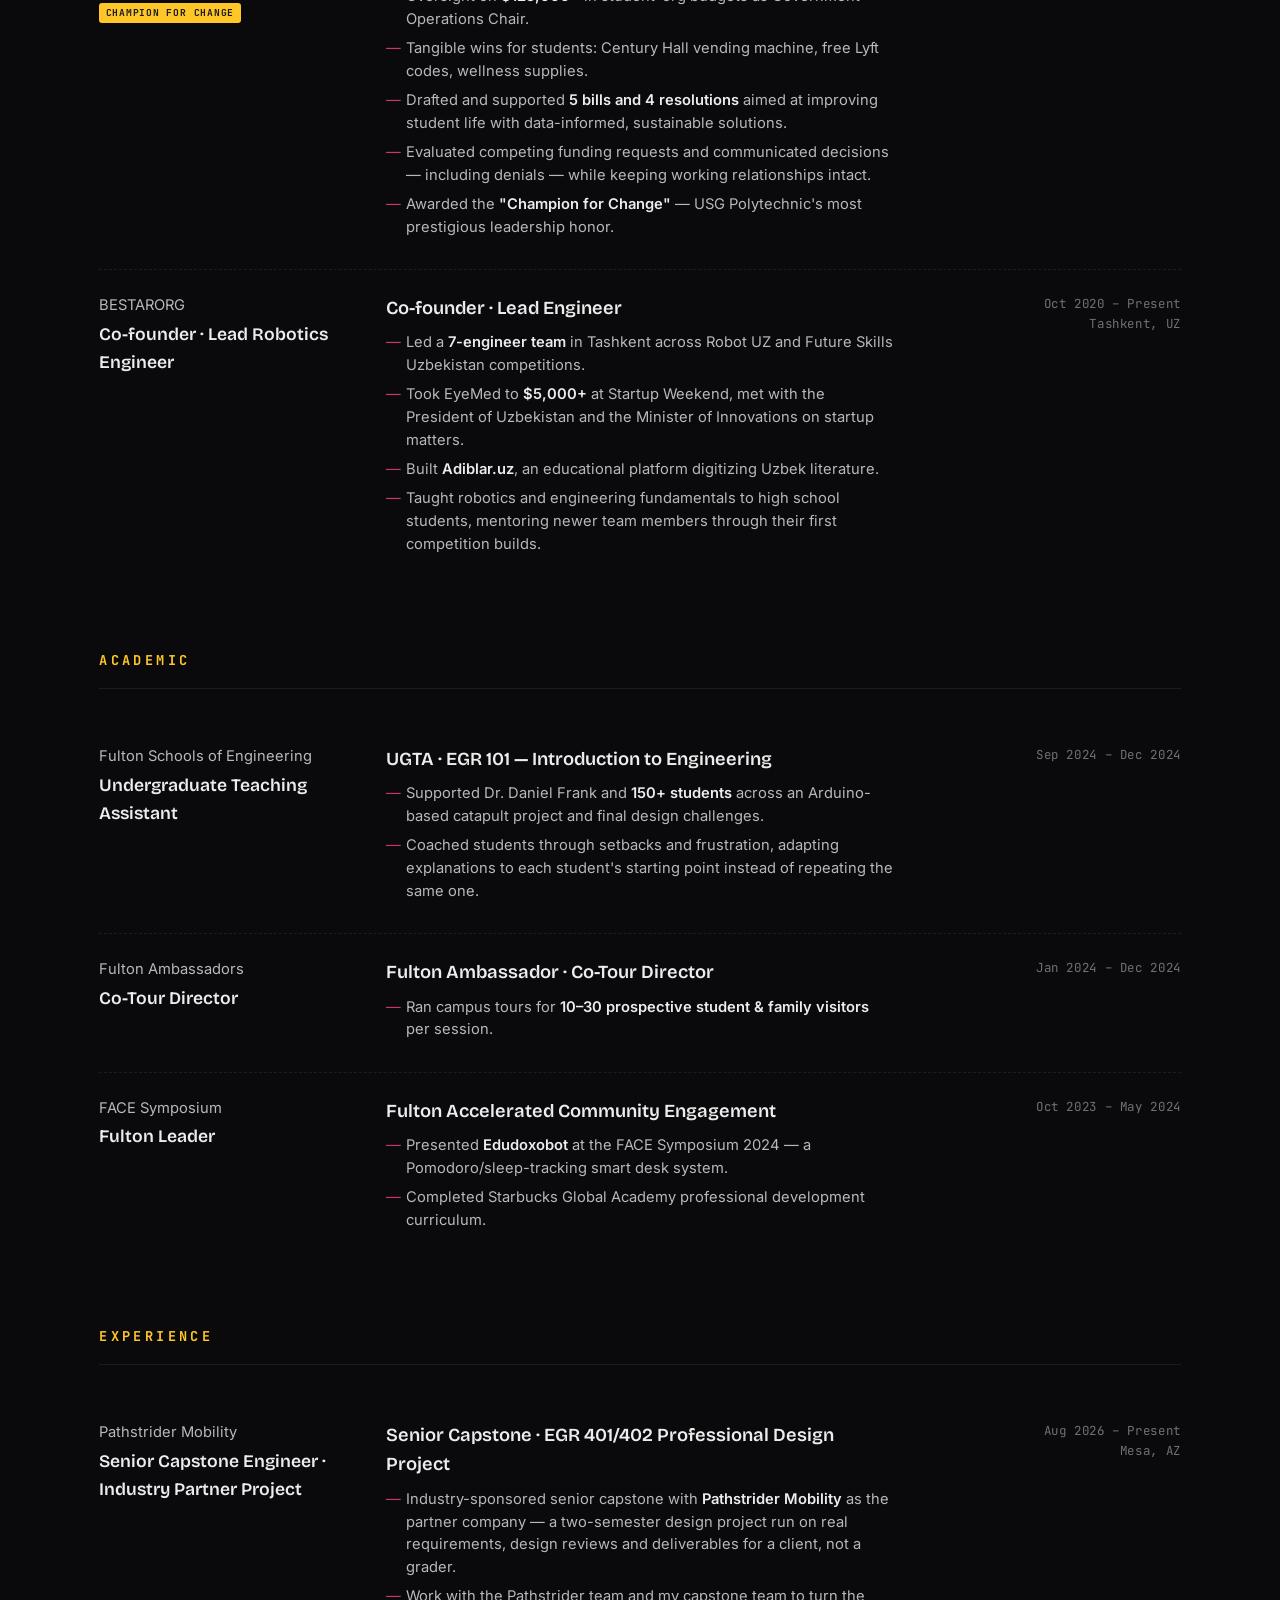
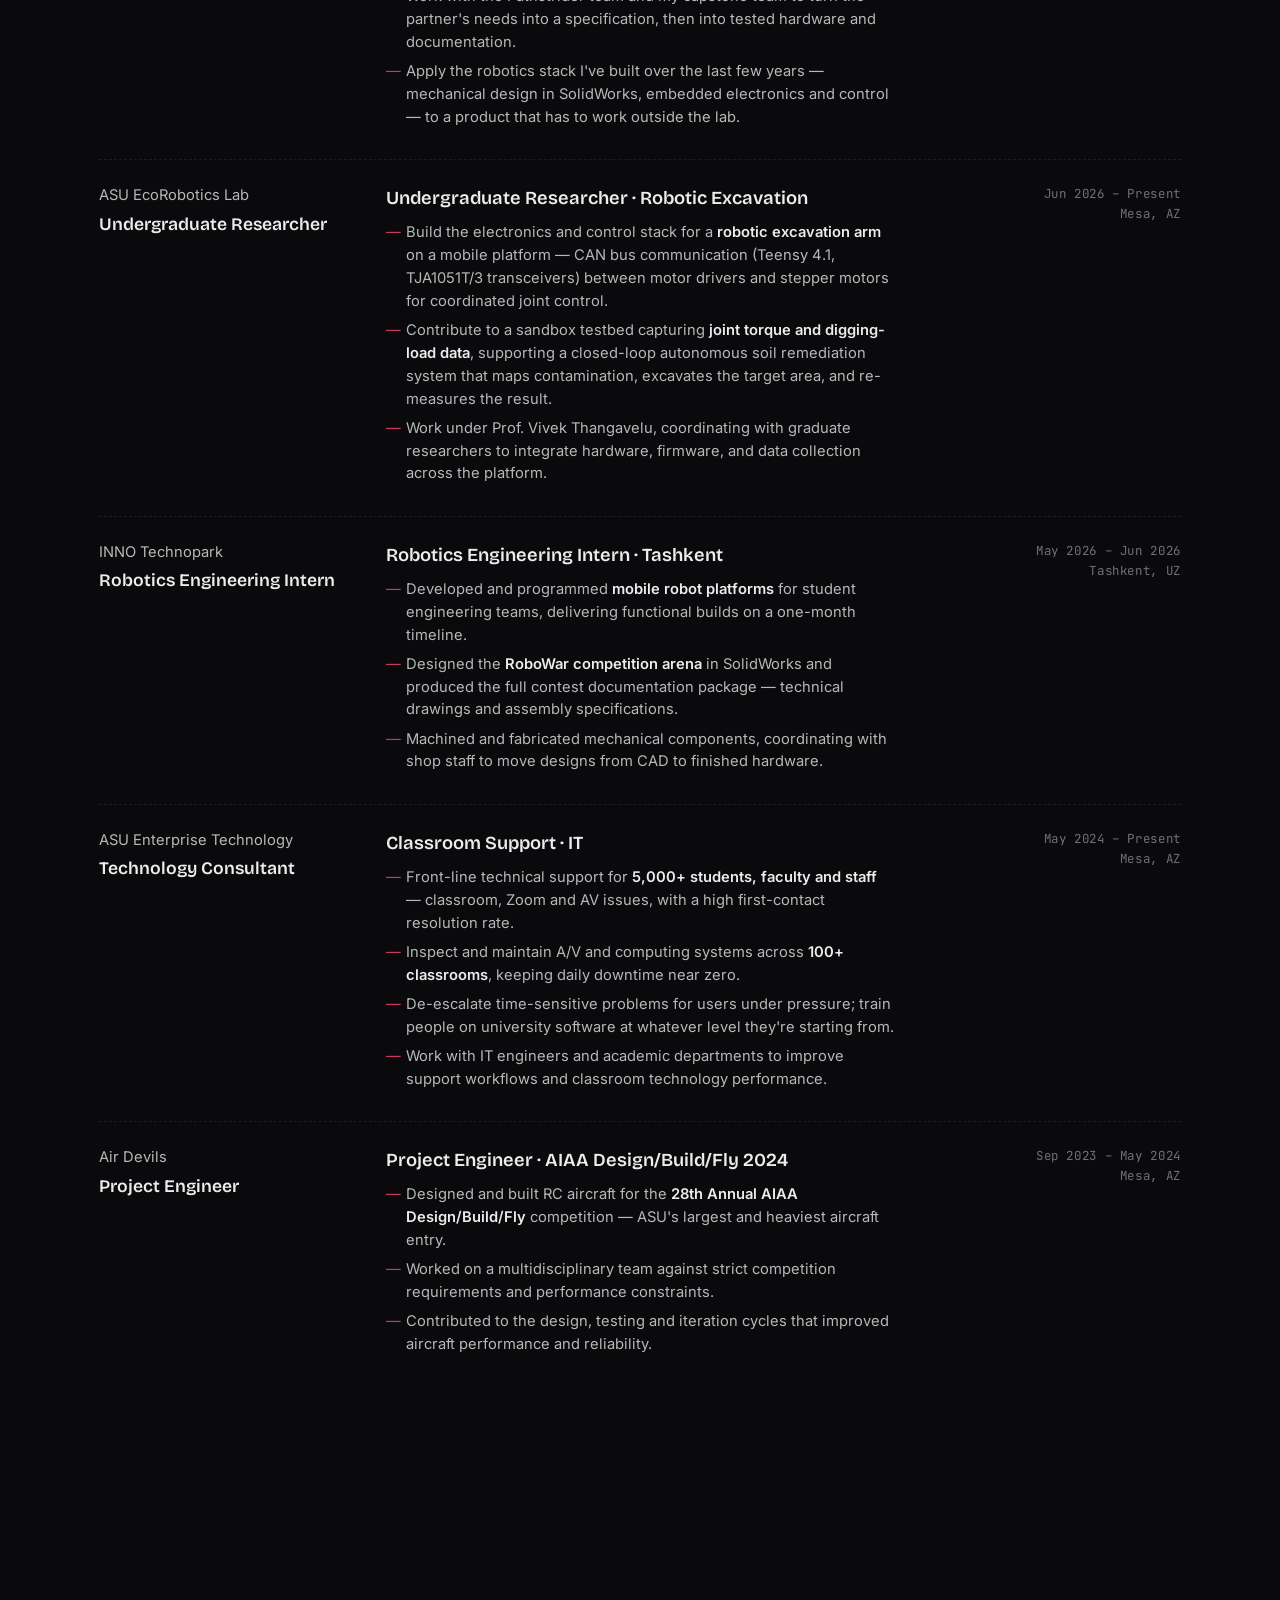
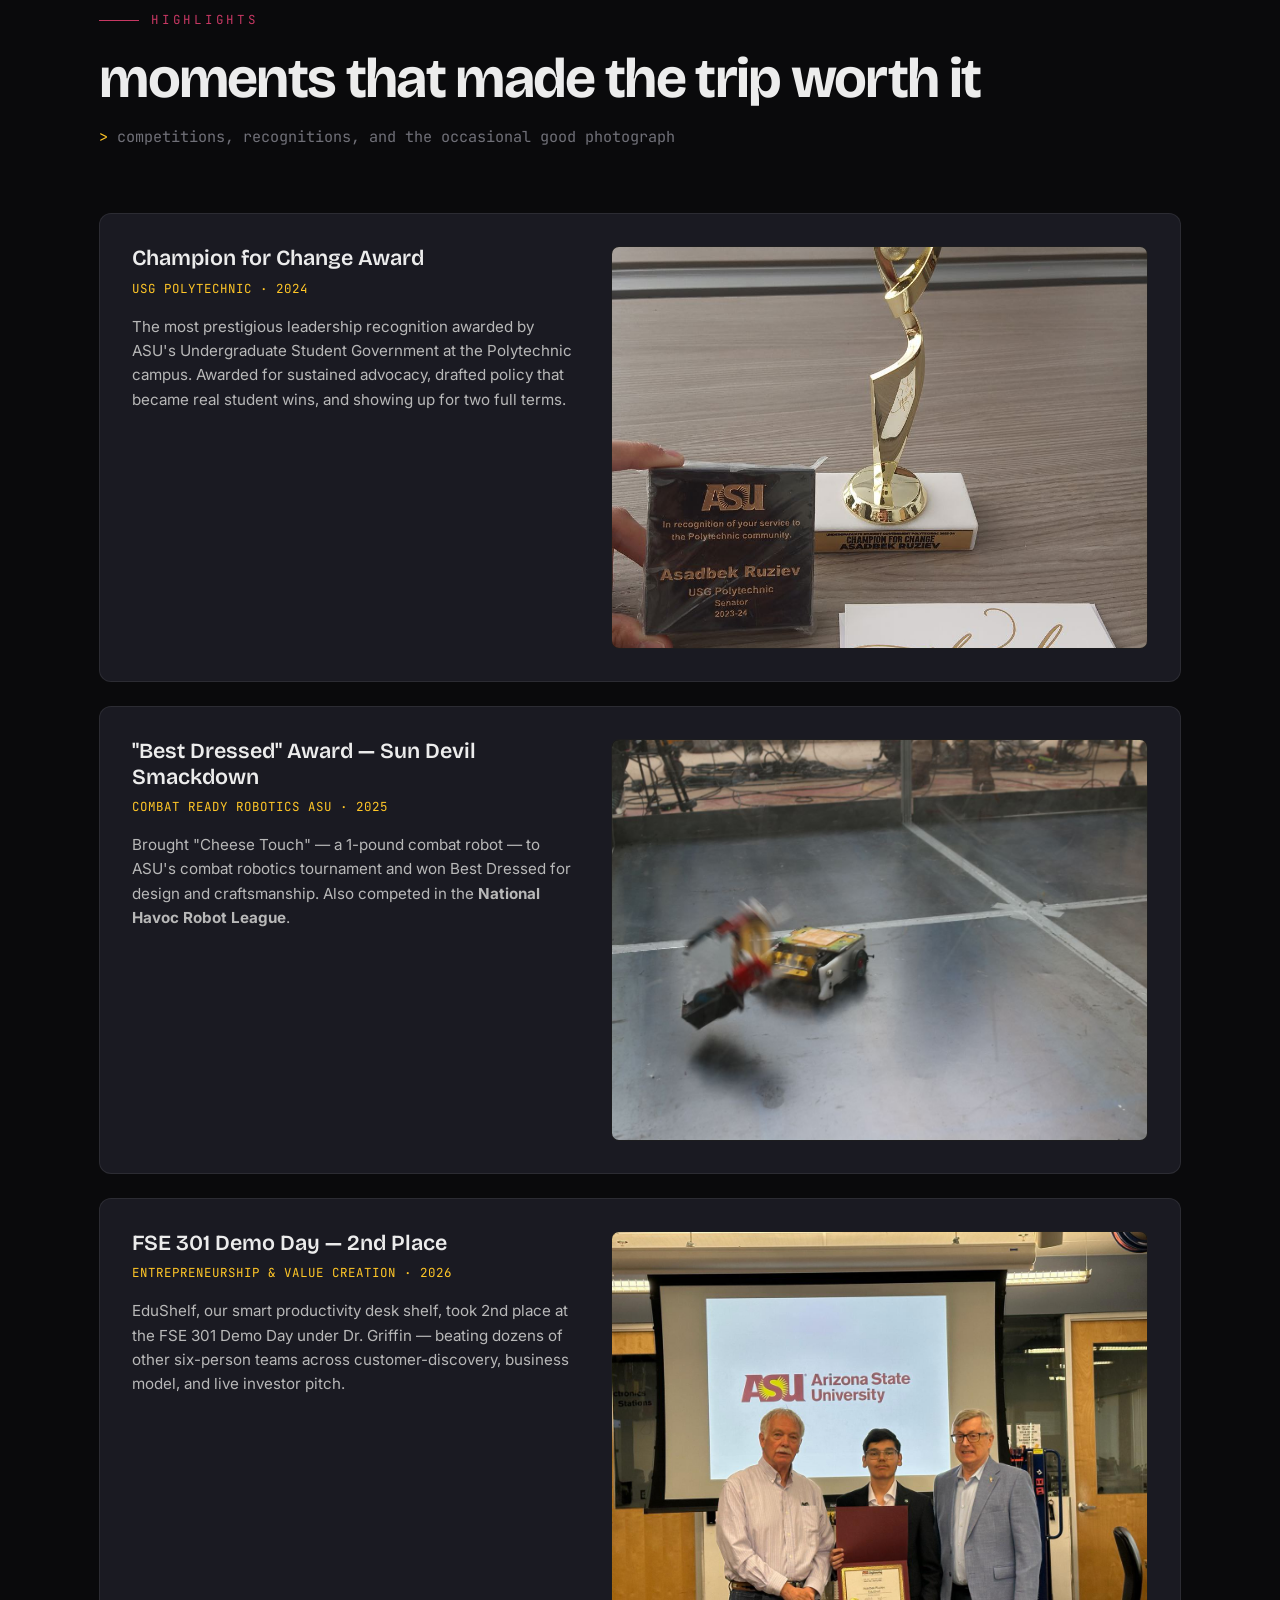
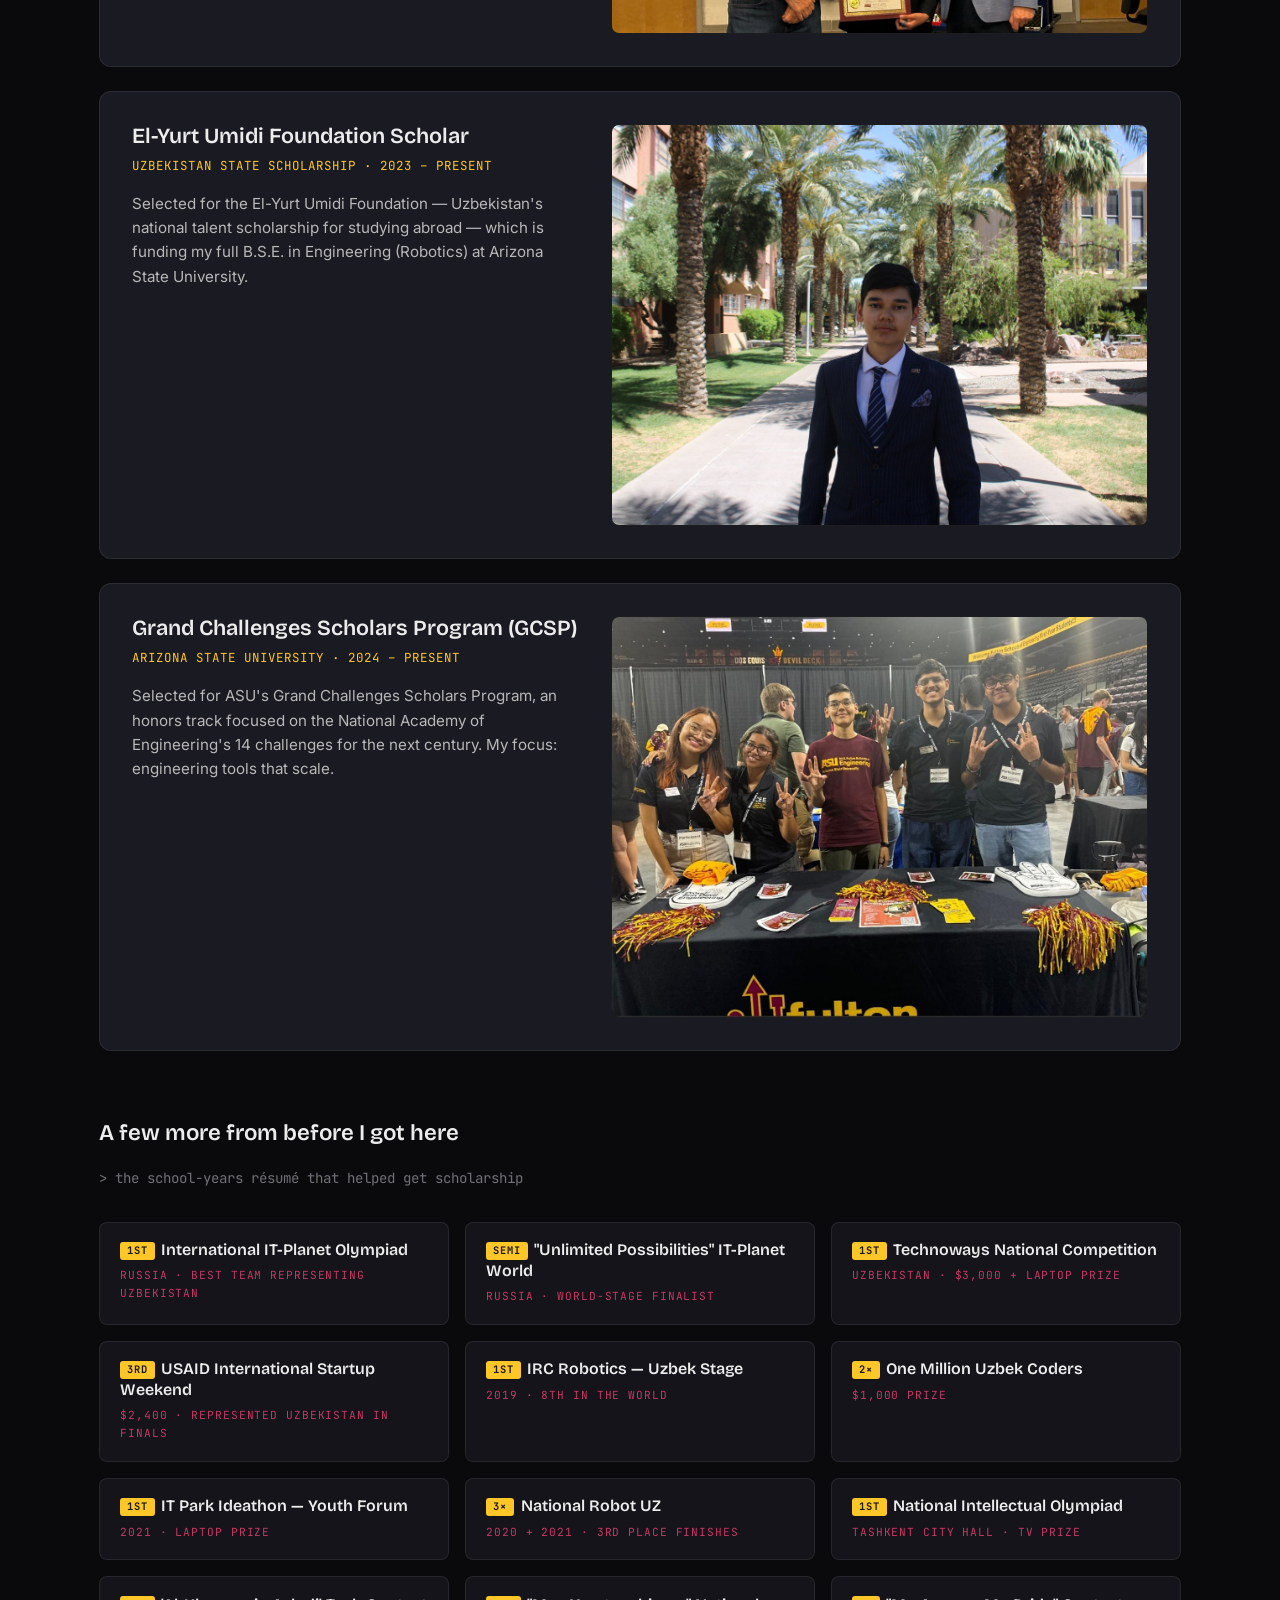
==== commit 07e710c6: "Update portfolio: Pathstrider Mobility capstone, EcoRobotics Lab, new projects and social archive" ====
--- a/index.html
+++ b/index.html
@@ -4,7 +4,7 @@
 <meta charset="UTF-8">
 <meta name="viewport" content="width=device-width, initial-scale=1">
 <title>Asadbek Ruziev — Robotics Engineer @ ASU</title>
-<meta name="description" content="Asadbek Ruziev — Robotics Engineering student at Arizona State University. Builder of robots, founder of communities, runner of the show.">
+<meta name="description" content="Asadbek Ruziev — Robotics Engineering student at Arizona State University, building physical AI for agriculture: machines that save farmers time and money and reduce their chemical costs.">
 
 <link rel="apple-touch-icon" sizes="180x180" href="apple-touch-icon.png">
 <link rel="icon" type="image/png" sizes="32x32" href="favicon-32x32.png">
@@ -75,6 +75,8 @@
 img { display: block; max-width: 100%; height: auto; }
 a { color: var(--gold); text-decoration: none; transition: color .2s; }
 a:hover { color: var(--gold-soft); }
+a.orglink { border-bottom: 1px dashed rgba(232,185,59,0.5); }
+a.orglink:hover { border-bottom-color: currentColor; }
 
 /* =========================== NAV =========================== */
 nav.topnav {
@@ -116,7 +118,10 @@
 }
 nav.topnav ul a:hover { color: var(--ink); }
 @media (max-width: 700px) {
-    nav.topnav ul { display: none; }
+    nav.topnav ul li:not(.nav-keep):not(.keep-mobile) { display: none; }
+    nav.topnav ul { gap: 0.9rem; }
+    nav.topnav .nav-inner { gap: 0.8rem; }
+    nav.topnav ul a { font-size: 0.72rem; white-space: nowrap; }
 }
 
 /* =========================== HERO =========================== */
@@ -963,6 +968,103 @@
     color: var(--maroon);
     margin: 0 0.3rem;
 }
+
+/* ---------- awards gallery ---------- */
+.awards-gallery{display:grid;grid-template-columns:repeat(3,1fr);gap:1.2rem;margin-top:2.2rem;}
+@media(max-width:900px){.awards-gallery{grid-template-columns:repeat(2,1fr);}}
+@media(max-width:600px){.awards-gallery{grid-template-columns:1fr;}}
+.ag-card{background:rgba(255,255,255,0.03);border:1px solid rgba(255,255,255,0.08);border-radius:12px;overflow:hidden;}
+.ag-card img{width:100%;height:230px;object-fit:cover;display:block;}
+.ag-card.tall img{height:320px;object-fit:cover;object-position:top;}
+.ag-cap{padding:0.85rem 1rem 1rem;}
+.ag-cap b{display:block;font-size:0.92rem;margin-bottom:0.25rem;}
+.ag-cap span{font-family:var(--font-mono);font-size:0.74rem;color:var(--ink-mute);line-height:1.5;display:block;}
+.ag-cap a{font-family:var(--font-mono);font-size:0.74rem;}
+
+/* ---------- social archive ---------- */
+/* Masonry, for the same reason as the Telegram grid below: posts with long
+   captions were forcing every card in their row to match, leaving holes. */
+.ig-grid{columns:3 340px;column-gap:1.4rem;margin-top:2rem;}
+@media(max-width:720px){.ig-grid{columns:1;}}
+.ig-grid .ig-item{margin:0 0 1.4rem;width:100%;display:inline-block;
+  break-inside:avoid;-webkit-column-break-inside:avoid;page-break-inside:avoid;}
+.ig-item{background:rgba(255,255,255,0.03);border:1px solid rgba(255,255,255,0.08);border-radius:12px;}
+.ig-item .cap{padding:0.85rem 1rem 0.7rem;}
+.ig-item .cap b{display:block;font-size:0.92rem;margin-bottom:0.18rem;}
+.ig-item .cap span{font-family:var(--font-mono);font-size:0.73rem;color:var(--ink-mute);line-height:1.5;display:block;}
+.ig-item .instagram-media{margin:0 !important;min-width:0 !important;max-width:100% !important;
+  width:100% !important;border:0 !important;border-radius:0 0 12px 12px !important;box-shadow:none !important;}
+/* The flight stands on its own, ahead of the grid — it is the one post here
+   that is not about work. */
+.ig-solo{max-width:420px;margin:2rem 0 0;}
+.ig-solo .ig-item{border-color:rgba(232,185,59,0.34);}
+.ig-solo .cap b{color:var(--gold);}
+
+.li-grid{display:grid;grid-template-columns:repeat(auto-fit,minmax(340px,1fr));gap:1.4rem;
+  align-items:start;margin-top:1.4rem;}
+@media(max-width:720px){.li-grid{grid-template-columns:1fr;}}
+.li-item{background:rgba(255,255,255,0.03);border:1px solid rgba(255,255,255,0.08);border-radius:12px;overflow:hidden;}
+.li-item .cap{padding:0.85rem 1rem 0.7rem;}
+.li-item .cap b{display:block;font-size:0.92rem;margin-bottom:0.18rem;}
+.li-item .cap span{font-family:var(--font-mono);font-size:0.73rem;color:var(--ink-mute);line-height:1.5;display:block;}
+.li-item iframe{width:100%;height:600px;border:0;display:block;background:#f3f2ef;}
+.li-item .fallback{padding:0.75rem 1rem 0.9rem;font-family:var(--font-mono);font-size:0.75rem;}
+
+.vid-row{margin-top:1.4rem;}
+.vid-card{background:rgba(255,255,255,0.03);border:1px solid rgba(255,255,255,0.08);border-radius:12px;overflow:hidden;max-width:760px;}
+.vid-frame{position:relative;padding-bottom:56.25%;height:0;background:#000;}
+.vid-frame iframe{position:absolute;top:0;left:0;width:100%;height:100%;border:0;}
+.vid-card .cap{padding:0.9rem 1.1rem 1rem;}
+.vid-card .cap b{display:block;font-size:0.94rem;margin-bottom:0.2rem;}
+.vid-card .cap span{font-family:var(--font-mono);font-size:0.74rem;color:var(--ink-mute);line-height:1.55;display:block;}
+
+.social-row{display:flex;flex-wrap:wrap;gap:0.6rem;margin-top:1.1rem;}
+.social-chip{display:inline-flex;align-items:center;gap:0.45rem;text-decoration:none;
+  font-family:var(--font-mono);font-size:0.76rem;letter-spacing:0.04em;
+  color:var(--gold);border:1px solid rgba(232,185,59,0.35);border-radius:999px;
+  padding:0.4rem 0.9rem;transition:background .18s ease,border-color .18s ease;}
+.social-chip:hover{background:rgba(232,185,59,0.10);border-color:rgba(232,185,59,0.7);}
+.social-chip svg{width:14px;height:14px;fill:currentColor;flex:none;}
+
+/* ---------- video + press ---------- */
+.media-grid{display:grid;grid-template-columns:repeat(auto-fit,minmax(360px,1fr));gap:1.4rem;margin-top:1.4rem;align-items:start;}
+@media(max-width:760px){.media-grid{grid-template-columns:1fr;}}
+.media-card{background:rgba(255,255,255,0.03);border:1px solid rgba(255,255,255,0.08);border-radius:12px;overflow:hidden;}
+.media-card .frame{position:relative;padding-bottom:56.25%;height:0;background:#000;}
+.media-card .frame iframe{position:absolute;top:0;left:0;width:100%;height:100%;border:0;}
+/* Telegram + Instagram embeds.
+   Masonry rather than a grid: these posts differ wildly in height — a photo
+   caption next to a full essay — and in a grid every row is as tall as its
+   tallest card, which left the short ones sitting over a hole. Flowing them
+   down columns lets a long post carry on into the next column instead. */
+.social-embed-grid{columns:3 340px;column-gap:1.4rem;margin-top:1.4rem}
+@media(max-width:760px){.social-embed-grid{columns:1}}
+.social-embed-grid .li-item{padding-bottom:0;margin:0 0 1.4rem;width:100%;
+  display:inline-block;break-inside:avoid;-webkit-column-break-inside:avoid;page-break-inside:avoid}
+.tg-wrap,.ig-wrap{padding:10px 10px 4px;background:#fff;border-radius:0 0 12px 12px;min-height:120px}
+/* One post is a whole essay; without a ceiling it would set the height of the
+   entire column. Scroll the overflow instead. */
+.tg-wrap{max-height:720px;overflow-y:auto}
+.tg-wrap iframe{width:100%!important;border:0;display:block}
+.ig-wrap .instagram-media{margin:0 auto!important}
+
+.media-card .cap{padding:0.9rem 1.1rem 1rem;}
+.media-card .cap b{display:block;font-size:0.94rem;margin-bottom:0.2rem;}
+.media-card .cap span{font-family:var(--font-mono);font-size:0.74rem;color:var(--ink-mute);line-height:1.55;display:block;}
+
+.press-grid{display:grid;grid-template-columns:repeat(auto-fit,minmax(320px,1fr));gap:1.4rem;margin-top:1.5rem;align-items:stretch;}
+@media(max-width:720px){.press-grid{grid-template-columns:1fr;}}
+.press-card{background:rgba(255,255,255,0.03);border:1px solid rgba(255,255,255,0.08);border-radius:14px;
+  padding:1rem;display:flex;flex-direction:column;}
+.press-card img{width:100%;height:190px;object-fit:cover;border-radius:9px;display:block;}
+.press-card h4{font-size:1.06rem;font-weight:700;line-height:1.35;margin:1rem 0 0.7rem;color:var(--ink);}
+.press-meta{display:flex;justify-content:space-between;align-items:baseline;gap:0.8rem;
+  font-family:var(--font-mono);font-size:0.76rem;color:var(--ink-mute);margin-bottom:1rem;}
+.press-card .go{margin-top:auto;display:block;text-align:center;text-decoration:none;
+  font-family:var(--font-mono);font-size:0.82rem;font-weight:600;letter-spacing:0.04em;
+  background:rgba(232,185,59,0.12);border:1px solid rgba(232,185,59,0.4);color:var(--gold,#E8B93B);
+  border-radius:9px;padding:0.7rem 1rem;transition:background .18s ease;}
+.press-card .go:hover{background:rgba(232,185,59,0.22);}
 </style>
 </head>
 <body>
@@ -976,9 +1078,11 @@
             <li><a href="#projects">projects</a></li>
             <li><a href="#career">career</a></li>
             <li><a href="#highlights">highlights</a></li>
+            <li><a href="#awards">awards</a></li>
             <li><a href="#courses">courses</a></li>
             <li><a href="#contact">contact</a></li>
-            <li><a href="index-uz.html" class="lang-toggle">UZ</a></li>
+            <li class="nav-keep"><a href="index-uz.html" class="lang-toggle">UZ</a></li>
+            <li class="nav-keep"><a href="https://bestarorg.uz/" class="lang-toggle" style="margin-left:.2rem;">← BESTARORG</a></li>
         </ul>
     </div>
 </nav>
@@ -991,7 +1095,7 @@
             <div class="eyebrow">Robotics Engineer · ASU '27</div>
             <h1>Asadbek<br>Ruziev<span class="accent">.</span></h1>
             <p class="tagline">
-                I build <em>robots</em>, <em>communities</em>, and the occasional idea that turns out to be a really good one.
+                I build <em>physical AI</em> for agriculture — machines that save farmers time and money, and cut what they spend on chemicals.
                 Currently engineering wheels, motors, and PCBs at Arizona State.
             </p>
             <div class="hero-cta">
@@ -1031,7 +1135,7 @@
                 Born and raised in <strong>Uzbekistan</strong>, I came to ASU's Polytechnic campus to study <strong>Robotics Engineering</strong> after a long road of olympiads, hackathons, and a couple of meetings with the Uzbek President where I learned that <em>showing up</em> is half the work.
             </p>
             <p>
-                Today I lead the wheel-motor subsystem on <strong>CropSCOUT</strong>, an autonomous agricultural rover. I serve as the Treasurer of <strong>Drone Devils</strong>, Vice President of the <strong>Uzbek Students Association</strong>, and I've spent two years as a <strong>USG Senator</strong> drafting bills, holding $125K+ in budgets accountable, and getting things done.
+                Today I lead the wheel-motor subsystem on <strong>CropSCOUT</strong>, an autonomous agricultural rover — <strong>physical AI</strong> built so farmers spend less time, less money, and far less on chemicals. I serve as the Treasurer of <a class="orglink" href="https://asudronedevils.com" target="_blank" rel="noopener"><strong>Drone Devils</strong></a>, Vice President of the <a class="orglink" href="https://joinuzsa.com" target="_blank" rel="noopener"><strong>Uzbek Students Association</strong></a>, and I've spent two years as a <strong>USG Senator</strong> drafting bills, holding $125K+ in budgets accountable, and getting things done.
             </p>
             <p>
                 Outside the lab I make Arduino battle bots, ship apps that hit 1,000+ downloads, run cultural festivals that pull 400+ guests, and try not to break things in the machine shop. <em>Try.</em>
@@ -1157,6 +1261,22 @@
     </div>
 </div>
 
+    <!-- EGR 240 Bicycle Assembly -->
+    <div class="project">
+        <div class="project-info">
+            <div class="date">Spring 2026</div>
+            <div class="org">EGR 240 · SolidWorks Assembly Project</div>
+            <h3>Full Bicycle Assembly in SolidWorks</h3>
+            <ul>
+                <li>Modeled a complete bicycle as a bottom-up <strong>SolidWorks assembly</strong> — 13 unique components covering the frame, front fork, seat tube, seat post clamp, handlebar assembly, saddle, front wheel assembly, rear hub assembly and pedals.</li>
+                <li>Built the drivetrain with a <strong>patterned chain</strong> — two chain groups of 63 links each, 126 links total, mated along a 60.5&nbsp;in closed path.</li>
+                <li>Organised the model under an <strong>EGR240-<em>xxx</em> part-numbering scheme</strong> with reusable sub-assemblies, so a component could be swapped without rebuilding every mate downstream.</li>
+                <li>Produced the full <strong>assembly drawing</strong>: orthographic and isometric views, ballooned callouts, and a 13-item bill of materials.</li>
+            </ul>
+        </div>
+        <div class="project-media"><img src="images/portfolio/bike.png" alt="Bicycle assembly modeled in SolidWorks"></div>
+    </div>
+
     <!-- EPICS Pyrolyzer -->
     <div class="project">
         <div class="project-info">
@@ -1231,27 +1351,31 @@
         <h3 class="career-title">Leadership</h3>
 
         <div class="role">
-            <div class="role-org">Drone Devils <strong>Treasurer & Co-founder</strong></div>
+            <div class="role-org"><a class="orglink" href="https://asudronedevils.com" target="_blank" rel="noopener">Drone Devils</a> <strong>Treasurer & Co-founder</strong></div>
             <div class="role-detail">
                 <h4>Treasurer · ASU Polytechnic</h4>
                 <ul>
                     <li>Co-founded and restructured Drone Devils on the Polytechnic campus.</li>
                     <li>Raised <strong>$4,000+</strong> directly; secured <strong>$15,000 total</strong> in funding via EMAS scholarships and grants.</li>
                     <li>Built the org's competition presence at Sun Devil Smackdown + National Havoc Robot League.</li>
+                    <li>Coordinate drone operations — maintenance, flight scheduling, and safety training for new members.</li>
                 </ul>
+                <a class="social-chip" style="margin-top:0.8rem" href="https://asudronedevils.com" target="_blank" rel="noopener">asudronedevils.com &rarr;</a>
             </div>
             <div class="role-meta">Aug 2024 – Present<br>Mesa, AZ</div>
         </div>
 
         <div class="role">
-            <div class="role-org">Uzbek Students Association (UZSA) <strong>Vice President</strong></div>
+            <div class="role-org"><a class="orglink" href="https://joinuzsa.com" target="_blank" rel="noopener">Uzbek Students Association (UZSA)</a> <strong>Vice President</strong></div>
             <div class="role-detail">
                 <h4>Vice President · ASU</h4>
                 <ul>
                     <li>Lead a <strong>7-person exec board</strong>; raised <strong>$30,000+</strong> for cultural programming.</li>
                     <li>Ran <strong>Navruz 2025 & 2026</strong> festivals (400+ guests each) and the "1001 Nights" event series — <strong>800+ total attendees</strong> across two years.</li>
-                    <li>Built co-events with 7+ other student orgs; mentor newly arrived Uzbek students.</li>
+                    <li>Built co-events with 7+ other student orgs.</li>
+                    <li>Contributed <strong>200+ hours</strong> mentoring incoming students from Uzbekistan through the move to the U.S. — housing, banking, transport, campus resources.</li>
                 </ul>
+                <a class="social-chip" style="margin-top:0.8rem" href="https://joinuzsa.com" target="_blank" rel="noopener">joinuzsa.com &rarr;</a>
             </div>
             <div class="role-meta">Aug 2024 – Present<br>Mesa, AZ</div>
         </div>
@@ -1264,6 +1388,8 @@
                     <li>Elected for <strong>two consecutive terms</strong>; drafted <strong>5 bills</strong> and <strong>4 resolutions</strong>.</li>
                     <li>Oversight on <strong>$125,000+</strong> in student-org budgets as Government Operations Chair.</li>
                     <li>Tangible wins for students: Century Hall vending machine, free Lyft codes, wellness supplies.</li>
+                    <li>Drafted and supported <strong>5 bills and 4 resolutions</strong> aimed at improving student life with data-informed, sustainable solutions.</li>
+                    <li>Evaluated competing funding requests and communicated decisions — including denials — while keeping working relationships intact.</li>
                     <li>Awarded the <strong>"Champion for Change"</strong> — USG Polytechnic's most prestigious leadership honor.</li>
                 </ul>
             </div>
@@ -1277,9 +1403,11 @@
                 <ul>
                     <li>Led a <strong>7-engineer team</strong> in Tashkent across Robot UZ and Future Skills Uzbekistan competitions.</li>
                     <li>Took EyeMed to <strong>$5,000+</strong> at Startup Weekend, met with the President of Uzbekistan and the Minister of Innovations on startup matters.</li>
+                    <li>Built <strong>Adiblar.uz</strong>, an educational platform digitizing Uzbek literature.</li>
+                    <li>Taught robotics and engineering fundamentals to high school students, mentoring newer team members through their first competition builds.</li>
                 </ul>
             </div>
-            <div class="role-meta">Oct 2020 – Jul 2023<br>Tashkent, UZ</div>
+            <div class="role-meta">Oct 2020 – Present<br>Tashkent, UZ</div>
         </div>
     </div>
 
@@ -1293,6 +1421,7 @@
                 <h4>UGTA · EGR 101 — Introduction to Engineering</h4>
                 <ul>
                     <li>Supported Dr. Daniel Frank and <strong>150+ students</strong> across an Arduino-based catapult project and final design challenges.</li>
+                    <li>Coached students through setbacks and frustration, adapting explanations to each student's starting point instead of repeating the same one.</li>
                 </ul>
             </div>
             <div class="role-meta">Sep 2024 – Dec 2024</div>
@@ -1327,15 +1456,69 @@
         <h3 class="career-title">Experience</h3>
 
         <div class="role">
-            <div class="role-org">ASU Enterprise Technology <strong>Technology Consultant/strong></div>
+            <div class="role-org">Pathstrider Mobility <strong>Senior Capstone Engineer · Industry Partner Project</strong></div>
+            <div class="role-detail">
+                <h4>Senior Capstone · EGR 401/402 Professional Design Project</h4>
+                <ul>
+                    <li>Industry-sponsored senior capstone with <strong>Pathstrider Mobility</strong> as the partner company — a two-semester design project run on real requirements, design reviews and deliverables for a client, not a grader.</li>
+                    <li>Work with the Pathstrider team and my capstone team to turn the partner's needs into a specification, then into tested hardware and documentation.</li>
+                    <li>Apply the robotics stack I've built over the last few years — mechanical design in SolidWorks, embedded electronics and control — to a product that has to work outside the lab.</li>
+                </ul>
+            </div>
+            <div class="role-meta">Aug 2026 – Present<br>Mesa, AZ</div>
+        </div>
+
+        <div class="role">
+            <div class="role-org">ASU EcoRobotics Lab <strong>Undergraduate Researcher</strong></div>
+            <div class="role-detail">
+                <h4>Undergraduate Researcher · Robotic Excavation</h4>
+                <ul>
+                    <li>Build the electronics and control stack for a <strong>robotic excavation arm</strong> on a mobile platform — CAN bus communication (Teensy 4.1, TJA1051T/3 transceivers) between motor drivers and stepper motors for coordinated joint control.</li>
+                    <li>Contribute to a sandbox testbed capturing <strong>joint torque and digging-load data</strong>, supporting a closed-loop autonomous soil remediation system that maps contamination, excavates the target area, and re-measures the result.</li>
+                    <li>Work under Prof. Vivek Thangavelu, coordinating with graduate researchers to integrate hardware, firmware, and data collection across the platform.</li>
+                </ul>
+            </div>
+            <div class="role-meta">Jun 2026 – Present<br>Mesa, AZ</div>
+        </div>
+
+        <div class="role">
+            <div class="role-org">INNO Technopark <strong>Robotics Engineering Intern</strong></div>
+            <div class="role-detail">
+                <h4>Robotics Engineering Intern · Tashkent</h4>
+                <ul>
+                    <li>Developed and programmed <strong>mobile robot platforms</strong> for student engineering teams, delivering functional builds on a one-month timeline.</li>
+                    <li>Designed the <strong>RoboWar competition arena</strong> in SolidWorks and produced the full contest documentation package — technical drawings and assembly specifications.</li>
+                    <li>Machined and fabricated mechanical components, coordinating with shop staff to move designs from CAD to finished hardware.</li>
+                </ul>
+            </div>
+            <div class="role-meta">May 2026 – Jun 2026<br>Tashkent, UZ</div>
+        </div>
+
+        <div class="role">
+            <div class="role-org">ASU Enterprise Technology <strong>Technology Consultant</strong></div>
             <div class="role-detail">
                 <h4>Classroom Support · IT</h4>
                 <ul>
-                    <li>On-call support for instructors and classroom AV/IT systems across ASU campuses.</li>
-                    <li>Troubleshooting, on-the-spot calm under pressure.</li>
+                    <li>Front-line technical support for <strong>5,000+ students, faculty and staff</strong> — classroom, Zoom and AV issues, with a high first-contact resolution rate.</li>
+                    <li>Inspect and maintain A/V and computing systems across <strong>100+ classrooms</strong>, keeping daily downtime near zero.</li>
+                    <li>De-escalate time-sensitive problems for users under pressure; train people on university software at whatever level they're starting from.</li>
+                    <li>Work with IT engineers and academic departments to improve support workflows and classroom technology performance.</li>
                 </ul>
             </div>
-            <div class="role-meta">May 2024 – Present<br> Mesa, AZ</div>
+            <div class="role-meta">May 2024 – Present<br>Mesa, AZ</div>
+        </div>
+
+        <div class="role">
+            <div class="role-org">Air Devils <strong>Project Engineer</strong></div>
+            <div class="role-detail">
+                <h4>Project Engineer · AIAA Design/Build/Fly 2024</h4>
+                <ul>
+                    <li>Designed and built RC aircraft for the <strong>28th Annual AIAA Design/Build/Fly</strong> competition — ASU's largest and heaviest aircraft entry.</li>
+                    <li>Worked on a multidisciplinary team against strict competition requirements and performance constraints.</li>
+                    <li>Contributed to the design, testing and iteration cycles that improved aircraft performance and reliability.</li>
+                </ul>
+            </div>
+            <div class="role-meta">Sep 2023 – May 2024<br>Mesa, AZ</div>
         </div>
     </div>
 </section>
@@ -1469,9 +1652,206 @@
             <div class="win-meta">Germany · online finalist</div>
         </div>
         <div class="win">
+            <h5><span class="win-rank">3rd</span>"Ilhom" Award — Adiblar.uz</h5>
+            <div class="win-meta">15,000,000 so'm · 3rd among 105 entries nationwide</div>
+        </div>
+        <div class="win">
+            <h5><span class="win-rank">2nd</span>IT Park × MITC Robotics Contest</h5>
+            <div class="win-meta">Winner certificate + Arduino engineering kit</div>
+        </div>
+        <div class="win">
+            <h5><span class="win-rank">3rd</span>FutureSkills Uzbekistan — Robotics</h5>
+            <div class="win-meta">Waste-sorting robot · IT Park</div>
+        </div>
+        <div class="win">
             <h5><span class="win-rank">✓</span>Udacity Frontend Nanodegree</h5>
             <div class="win-meta">Completed · 2020</div>
         </div>
+    </div>
+
+    <!-- Social archive -->
+    <h3 style="margin-top: 4rem; margin-bottom: 1rem; font-family: var(--font-display); font-size: 1.4rem; font-weight: 600;">Timestamped</h3>
+    <p style="color: var(--ink-mute); font-family: var(--font-mono); font-size: 0.88rem;">&gt; nothing reconstructed — posted the day it happened, 2020 to today</p>
+    <div class="social-row">
+      <a class="social-chip" href="https://www.instagram.com/bestarorg/" target="_blank" rel="noopener"><svg viewBox="0 0 24 24"><path d="M12 2.16c3.2 0 3.58.01 4.85.07 1.17.05 1.8.25 2.23.41.56.22.96.48 1.38.9.42.42.68.82.9 1.38.16.42.36 1.06.41 2.23.06 1.27.07 1.65.07 4.85s-.01 3.58-.07 4.85c-.05 1.17-.25 1.8-.41 2.23-.22.56-.48.96-.9 1.38-.42.42-.82.68-1.38.9-.42.16-1.06.36-2.23.41-1.27.06-1.65.07-4.85.07s-3.58-.01-4.85-.07c-1.17-.05-1.8-.25-2.23-.41-.56-.22-.96-.48-1.38-.9-.42-.42-.68-.82-.9-1.38-.16-.42-.36-1.06-.41-2.23C2.17 15.58 2.16 15.2 2.16 12s.01-3.58.07-4.85c.05-1.17.25-1.8.41-2.23.22-.56.48-.96.9-1.38.42-.42.82-.68 1.38-.9.42-.16 1.06-.36 2.23-.41C8.42 2.17 8.8 2.16 12 2.16M12 0C8.74 0 8.33.01 7.05.07 5.78.13 4.9.33 4.14.63c-.79.3-1.46.72-2.13 1.38C1.35 2.68.93 3.35.63 4.14.33 4.9.13 5.78.07 7.05.01 8.33 0 8.74 0 12s.01 3.67.07 4.95c.06 1.27.26 2.15.56 2.91.3.79.72 1.46 1.38 2.13.67.66 1.34 1.08 2.13 1.38.76.3 1.64.5 2.91.56C8.33 23.99 8.74 24 12 24s3.67-.01 4.95-.07c1.27-.06 2.15-.26 2.91-.56.79-.3 1.46-.72 2.13-1.38.66-.67 1.08-1.34 1.38-2.13.3-.76.5-1.64.56-2.91.06-1.28.07-1.69.07-4.95s-.01-3.67-.07-4.95c-.06-1.27-.26-2.15-.56-2.91-.3-.79-.72-1.46-1.38-2.13C21.32 1.35 20.65.93 19.86.63 19.1.33 18.22.13 16.95.07 15.67.01 15.26 0 12 0z"/><path d="M12 5.84A6.16 6.16 0 1 0 18.16 12 6.16 6.16 0 0 0 12 5.84zm0 10.16A4 4 0 1 1 16 12a4 4 0 0 1-4 4z"/><circle cx="18.41" cy="5.59" r="1.44"/></svg>@bestarorg on Instagram &rarr;</a>
+      <a class="social-chip" href="https://www.linkedin.com/in/aruziev/" target="_blank" rel="noopener"><svg viewBox="0 0 24 24"><path d="M20.45 20.45h-3.56v-5.57c0-1.33-.03-3.04-1.85-3.04-1.85 0-2.14 1.45-2.14 2.94v5.67H9.35V9h3.41v1.56h.05a3.74 3.74 0 0 1 3.37-1.85c3.6 0 4.27 2.37 4.27 5.46zM5.34 7.43a2.06 2.06 0 1 1 2.06-2.06 2.06 2.06 0 0 1-2.06 2.06zM7.12 20.45H3.55V9h3.57zM22.22 0H1.77A1.76 1.76 0 0 0 0 1.73v20.54A1.76 1.76 0 0 0 1.77 24h20.45A1.77 1.77 0 0 0 24 22.27V1.73A1.77 1.77 0 0 0 22.22 0z"/></svg>LinkedIn &rarr;</a>
+      <a class="social-chip" href="https://github.com/mraruziev" target="_blank" rel="noopener"><svg viewBox="0 0 24 24"><path d="M12 .3a12 12 0 0 0-3.8 23.4c.6.1.8-.3.8-.6v-2c-3.3.7-4-1.6-4-1.6-.6-1.4-1.4-1.8-1.4-1.8-1-.7.1-.7.1-.7 1.2.1 1.8 1.2 1.8 1.2 1 1.8 2.8 1.3 3.5 1 0-.8.4-1.3.7-1.6-2.7-.3-5.5-1.3-5.5-5.9 0-1.3.5-2.4 1.2-3.2 0-.4-.5-1.6.2-3.2 0 0 1-.3 3.3 1.2a11.5 11.5 0 0 1 6 0c2.3-1.5 3.3-1.2 3.3-1.2.7 1.6.2 2.8.1 3.2.8.8 1.2 1.9 1.2 3.2 0 4.6-2.8 5.6-5.5 5.9.5.4.9 1.1.9 2.3v3.3c0 .3.1.7.8.6A12 12 0 0 0 12 .3z"/></svg>GitHub &rarr;</a>
+    </div>
+
+
+    <div class="ig-solo">
+      <div class="ig-item">
+        <div class="cap"><b>A dream that came true</b><span>Flying an airplane &mdash; some things you only get to do once.</span></div>
+        <blockquote class="instagram-media" data-instgrm-permalink="https://www.instagram.com/p/Cxqc65RJ-dL/" data-instgrm-version="14"></blockquote>
+      </div>
+    </div>
+
+    <div class="ig-grid">
+      <div class="ig-item">
+        <div class="cap"><b>Early days</b><span>Before any of it had a name.</span></div>
+        <blockquote class="instagram-media" data-instgrm-permalink="https://www.instagram.com/p/B8qEhw7H6R6/" data-instgrm-version="14"></blockquote>
+      </div>
+      <div class="ig-item">
+        <div class="cap"><b>First humanoid robot</b><span>Designed and built in 2020.</span></div>
+        <blockquote class="instagram-media" data-instgrm-permalink="https://www.instagram.com/p/B_z24cdHm-G/" data-instgrm-version="14"></blockquote>
+      </div>
+      <div class="ig-item">
+        <div class="cap"><b>First sumo robot</b><span>Built at 15 — took 3rd place at Robot-UZ.</span></div>
+        <blockquote class="instagram-media" data-instgrm-permalink="https://www.instagram.com/p/CMGs719He80/" data-instgrm-version="14"></blockquote>
+      </div>
+      <div class="ig-item">
+        <div class="cap"><b>Robot-UZ 2020</b><span>The team win, out of hundreds of entrants nationwide.</span></div>
+        <blockquote class="instagram-media" data-instgrm-permalink="https://www.instagram.com/p/CMGtFcDHHx-/" data-instgrm-version="14"></blockquote>
+      </div>
+      <div class="ig-item">
+        <div class="cap"><b>Adiblar.uz on air</b><span>Interview about the Uzbek literature platform.</span></div>
+        <blockquote class="instagram-media" data-instgrm-permalink="https://www.instagram.com/p/CL8yq_OHw4s/" data-instgrm-version="14"></blockquote>
+      </div>
+      <div class="ig-item">
+        <div class="cap"><b>Hackathons since 2021</b><span>Building on the clock, ever since.</span></div>
+        <blockquote class="instagram-media" data-instgrm-permalink="https://www.instagram.com/p/CPXx0m4HD6d/" data-instgrm-version="14"></blockquote>
+      </div>
+      <div class="ig-item">
+        <div class="cap"><b>The team, 2021</b><span>BESTARORG before the robots.</span></div>
+        <blockquote class="instagram-media" data-instgrm-permalink="https://www.instagram.com/p/CPmyzCuH257/" data-instgrm-version="14"></blockquote>
+      </div>
+    </div>
+
+    <h3 style="margin-top: 3.4rem; margin-bottom: 0.4rem; font-family: var(--font-display); font-size: 1.4rem; font-weight: 600;">On video</h3>
+    <p style="color: var(--ink-mute); font-family: var(--font-mono); font-size: 0.88rem;">&gt; four clips that need no explanation</p>
+
+    <div class="media-grid">
+      <div class="media-card">
+        <div class="frame"><iframe src="https://www.youtube.com/embed/unDzZKoSBWA?si=25s_cGSjixtFtbE2&amp;start=6" title="Kun.uz at the Urban.Tech Uzbekistan hackathon" frameborder="0" allow="accelerometer; autoplay; clipboard-write; encrypted-media; gyroscope; picture-in-picture; web-share" referrerpolicy="strict-origin-when-cross-origin" allowfullscreen loading="lazy"></iframe></div>
+        <div class="cap"><b>Urban.Tech Uzbekistan &mdash; Kun.uz report</b><span>Age 16, still at school. A team of four built an app that blocks distracting apps for a while and prompts you to rest your eyes. <a href="https://youtu.be/unDzZKoSBWA?t=6" target="_blank" rel="noopener">watch on YouTube →</a></span></div>
+      </div>
+      <div class="media-card">
+        <div class="frame"><iframe src="https://www.youtube.com/embed/KaoAATowC00?si=H73ohlJ2tobn1VmX" title="Asadbek Ruziev" frameborder="0" allow="accelerometer; autoplay; clipboard-write; encrypted-media; gyroscope; picture-in-picture; web-share" referrerpolicy="strict-origin-when-cross-origin" allowfullscreen loading="lazy"></iframe></div>
+        <div class="cap"><b>Asadbek Ruziev</b><span>Filmed by Islomov Baxtiyor. <a href="https://youtu.be/KaoAATowC00" target="_blank" rel="noopener">watch on YouTube →</a></span></div>
+      </div>
+      <div class="media-card">
+        <div class="frame"><iframe src="https://www.youtube.com/embed/gOBiet8Y5_8?si=e28Bikl2sO9zq93I&amp;start=17701" title="CheeseTouch — NHRL" frameborder="0" allow="accelerometer; autoplay; clipboard-write; encrypted-media; gyroscope; picture-in-picture; web-share" referrerpolicy="strict-origin-when-cross-origin" allowfullscreen loading="lazy"></iframe></div>
+        <div class="cap"><b>CheeseTouch at NHRL</b><span>Designed and built for ASU's Sun Devil Smackdown, where it took Best Dressed, then went to the National Havoc Robot League. Jumps straight to the match. <a href="https://youtu.be/gOBiet8Y5_8?t=17701" target="_blank" rel="noopener">watch on YouTube →</a></span></div>
+      </div>
+      <div class="media-card">
+        <div class="frame"><iframe src="https://www.youtube.com/embed/5ni-51168_0?si=ugRAEc--FuC96CW3&amp;start=2795" title="One Million Uzbek Coders ceremony" frameborder="0" allow="accelerometer; autoplay; clipboard-write; encrypted-media; gyroscope; picture-in-picture; web-share" referrerpolicy="strict-origin-when-cross-origin" allowfullscreen loading="lazy"></iframe></div>
+        <div class="cap"><b>One Million Uzbek Coders — annual ceremony</b><span>On stage at the national ceremony for the project. Jumps to the segment. <a href="https://www.youtube.com/live/5ni-51168_0?t=2795" target="_blank" rel="noopener">watch on YouTube →</a></span></div>
+      </div>
+    </div>
+
+    <h3 style="margin-top: 3.4rem; margin-bottom: 0.4rem; font-family: var(--font-display); font-size: 1.4rem; font-weight: 600;">On LinkedIn</h3>
+
+    <div class="li-grid">
+      <div class="li-item">
+        <div class="cap"><b>Starting at Arizona State</b><span>El-Yurt Umidi scholar, Robotics Engineering.</span></div>
+        <iframe src="https://www.linkedin.com/embed/feed/update/urn:li:share:7096361652920446976?collapsed=1" frameborder="0" allowfullscreen="" loading="lazy" title="Starting at Arizona State"></iframe>
+        <div class="fallback"><a href="https://www.linkedin.com/feed/update/urn:li:share:7096361652920446976/" target="_blank" rel="noopener">open on LinkedIn →</a></div>
+      </div>
+      <div class="li-item">
+        <div class="cap"><b>Recent update</b><span>From the BESTARORG feed.</span></div>
+        <iframe src="https://www.linkedin.com/embed/feed/update/urn:li:ugcPost:7464386145548820482?collapsed=1" frameborder="0" allowfullscreen="" loading="lazy" title="Recent update"></iframe>
+        <div class="fallback"><a href="https://www.linkedin.com/feed/update/urn:li:ugcPost:7464386145548820482/" target="_blank" rel="noopener">open on LinkedIn →</a></div>
+      </div>
+    </div>
+
+    <h3 style="margin-top: 3.4rem; margin-bottom: 0.4rem; font-family: var(--font-display); font-size: 1.4rem; font-weight: 600;">On Telegram</h3>
+    <p style="color: var(--ink-mute); font-family: var(--font-mono); font-size: 0.88rem;">&gt; posted by the channels that were in the room</p>
+
+    <div class="social-embed-grid">
+      <div class="li-item">
+        <div class="cap"><b>Youth and Students Forum</b><span>President Shavkat Mirziyoyev went round the projects on show and talked with the people behind them. Posted by the presidential press secretary.</span></div>
+        <div class="tg-wrap">
+          <script async src="https://telegram.org/js/telegram-widget.js?24"
+                  data-telegram-post="Press_Secretary_Uz/239" data-width="100%"></script>
+        </div>
+        <div class="fallback"><a href="https://t.me/Press_Secretary_Uz/239" target="_blank" rel="noopener">Open in Telegram &rarr;</a></div>
+      </div>
+
+      <div class="li-item">
+        <div class="cap"><b>Youth and Students Forum &mdash; video digest</b><span>The forum on film, from the presidential press secretary.</span></div>
+        <div class="tg-wrap">
+          <script async src="https://telegram.org/js/telegram-widget.js?24"
+                  data-telegram-post="Press_Secretary_Uz/257" data-width="100%"></script>
+        </div>
+        <div class="fallback"><a href="https://t.me/Press_Secretary_Uz/257" target="_blank" rel="noopener">Open in Telegram &rarr;</a></div>
+      </div>
+
+      <div class="li-item">
+        <div class="cap"><b>&ldquo;From No Scholarships to a Full-Ride&rdquo;</b><span>Written for EducationUSA Tashkent &mdash; the first round brought no funded offers, the second one did.</span></div>
+        <div class="tg-wrap">
+          <script async src="https://telegram.org/js/telegram-widget.js?24"
+                  data-telegram-post="EducationUSA_Tashkent/2994" data-width="100%"></script>
+        </div>
+        <div class="fallback"><a href="https://t.me/EducationUSA_Tashkent/2994" target="_blank" rel="noopener">Open in Telegram &rarr;</a></div>
+      </div>
+
+      <div class="li-item">
+        <div class="cap"><b>Second place &mdash; &ldquo;Yangi O&lsquo;zbekiston &mdash; mening nigohimda&rdquo;</b><span>The essay competition the El-Yurt Umidi Foundation ran after the President met its scholars in the US.</span></div>
+        <div class="tg-wrap">
+          <script async src="https://telegram.org/js/telegram-widget.js?24"
+                  data-telegram-post="elyurtumidifoundation/11178" data-width="100%"></script>
+        </div>
+        <div class="fallback"><a href="https://t.me/elyurtumidifoundation/11178" target="_blank" rel="noopener">Open in Telegram &rarr;</a></div>
+      </div>
+
+      <div class="li-item">
+        <div class="cap"><b>One Million Uzbek Coders</b><span>From the project's Telegram channel.</span></div>
+        <div class="tg-wrap">
+          <script async src="https://telegram.org/js/telegram-widget.js?24"
+                  data-telegram-post="millionuzbekcoders/54" data-width="100%"></script>
+        </div>
+        <div class="fallback"><a href="https://t.me/millionuzbekcoders/54" target="_blank" rel="noopener">Open in Telegram &rarr;</a></div>
+      </div>
+
+      <div class="li-item">
+        <div class="cap"><b>Third place &mdash; &ldquo;Ilhom&rdquo; national award, 2023</b><span>For Adiblar.uz: Navoiy, Bobur and Qodiriy in four languages. Third among 105 entries.</span></div>
+        <div class="fallback"><a href="https://www.youtube.com/watch?v=P5fmEaOS9sQ&amp;list=PL_8deBhB2hsMFEKC07n6TfplY-lh8SHxD" target="_blank" rel="noopener">Watch the ceremony &rarr;</a></div>
+      </div>
+    </div>
+
+    <h3 style="margin-top: 3.4rem; margin-bottom: 0.4rem; font-family: var(--font-display); font-size: 1.4rem; font-weight: 600;">In the press</h3>
+    <p style="color: var(--ink-mute); font-family: var(--font-mono); font-size: 0.88rem;">&gt; written about by other people</p>
+
+    <div class="press-grid">
+      <div class="press-card">
+        <h4>Protecting eyesight, watching over pupils &mdash; the apps young Uzbeks are building</h4>
+        <div class="press-meta"><span>Kun.uz</span><span>May 2021</span></div>
+        <a class="go" href="https://kun.uz/news/2021/05/21/koz-nurini-asrash-maktabda-oquvchilar-nazorati-ozbekiston-yoshlari-yaratayotgan-dasturlar" target="_blank" rel="noopener">Read the story ↗</a>
+      </div>
+      <div class="press-card">
+        <h4>Full grants to four US universities &mdash; the story of a 17-year-old robotics specialist</h4>
+        <div class="press-meta"><span>Daryo.uz</span><span>Mar 2023</span></div>
+        <a class="go" href="https://daryo.uz/2023/03/14/aqshning-4-ta-universitetiga-toliq-grant-yutganman-17-yoshli-robototexnika-mutaxassisi-hikoyasi/" target="_blank" rel="noopener">Read the story ↗</a>
+      </div>
+      <div class="press-card">
+        <h4>The story of a 17-year-old robotics specialist</h4>
+        <div class="press-meta"><span>IT Park Uzbekistan</span><span>Mar 2023</span></div>
+        <a class="go" href="https://www.it-park.uz/en/itpark/news/the-story-of-a-17-year-old-robotics-specialist" target="_blank" rel="noopener">Read the story ↗</a>
+      </div>
+      <div class="press-card">
+        <h4>From a passion for robotics to a 100% scholarship at Arizona State University</h4>
+        <div class="press-meta"><span>Borderless</span><span></span></div>
+        <a class="go" href="https://borderless.so/stories/from-a-passion-for-robotics-to-a-100-scholarship-for-a-bsc-robotics-engineering-degree-at-arizona-state-university-the-1-university-for-innovation" target="_blank" rel="noopener">Read the story ↗</a>
+      </div>
+      <div class="press-card">
+        <h4>One Million Uzbek Coders — contest results announced</h4>
+        <div class="press-meta"><span>IT Park Uzbekistan</span><span>Feb 2021</span></div>
+        <a class="go" href="https://www.it-park.uz/en/itpark/news/we-announce-the-results-of-the-contests-for-teachers-and-active-participants-of-the-one-million-uzbek-coders-project" target="_blank" rel="noopener">Read the story ↗</a>
+      </div>
+    </div>
+
+    <h3 style="margin-top: 3.4rem; margin-bottom: 0.4rem; font-family: var(--font-display); font-size: 1.4rem; font-weight: 600;">Elsewhere</h3>
+    <p style="color: var(--ink-mute); font-family: var(--font-mono); font-size: 0.88rem;">&gt; labs, orgs, and the engineering portfolio</p>
+    <div class="social-row">
+      <a class="social-chip" href="https://ecoroboticslab.com/" target="_blank" rel="noopener">EcoRobotics Lab &rarr;</a>
+      <a class="social-chip" href="https://mraruziev.github.io/portfolio" target="_blank" rel="noopener">Engineering portfolio &rarr;</a>
+      <a class="social-chip" href="https://sundevilcentral.eoss.asu.edu/dronedevils/home/" target="_blank" rel="noopener">Drone Devils · Sun Devil Central &rarr;</a>
+      <a class="social-chip" href="https://joinuzsa.com" target="_blank" rel="noopener">Uzbek Students Association · joinuzsa.com &rarr;</a>
+      <a class="social-chip" href="https://asudronedevils.com" target="_blank" rel="noopener">Drone Devils · asudronedevils.com &rarr;</a>
+      <a class="social-chip" href="https://bestarorg.uz" target="_blank" rel="noopener">BESTARORG · bestarorg.uz &rarr;</a>
+    </div>
+
+    <div style="display:none">
     </div>
 </section>
 
@@ -1545,6 +1925,24 @@
     <div class="courses-divider">Robotics &amp; embedded · the core</div>
     <div class="courses-grid">
 
+        <div class="course-card">
+            <div class="course-head">
+                <span class="course-code">EGR 494</span>
+            </div>
+            <h4 class="course-title">Robotic Systems Integration</h4>
+            <p class="course-desc">Industrial robot integration — PLC control logic and ladder programming, and teaching FANUC arms to run a work cell end to end.</p>
+            <span class="course-tag">industrial robotics</span>
+        </div>
+
+        <div class="course-card">
+            <div class="course-head">
+                <span class="course-code">RAS 585</span>
+            </div>
+            <h4 class="course-title">Machine Learning &amp; Artificial Intelligence</h4>
+            <p class="course-desc">Graduate-level machine learning and AI — training, evaluation, and deciding where learning actually belongs in a robot stack. The model half of the physical AI I build.</p>
+            <span class="course-tag">graduate level</span>
+        </div>
+
         <div class="course-card starred">
             <div class="course-head">
                 <span class="course-code">EGR 456</span>
@@ -1604,6 +2002,15 @@
 
     <div class="courses-divider">Design &amp; making</div>
     <div class="courses-grid">
+
+        <div class="course-card starred">
+            <div class="course-head">
+                <span class="course-code">EGR 401</span>
+            </div>
+            <h4 class="course-title">Professional Design Project I</h4>
+            <p class="course-desc">Senior capstone — a full design project run like industry: requirements, design reviews, and hardware that has to work for a client, not just a grader.</p>
+            <span class="course-tag">capstone</span>
+        </div>
 
         <div class="course-card starred">
             <div class="course-head">
@@ -1740,8 +2147,9 @@
 
 <!-- =========================== FOOTER =========================== -->
 <footer>
-    © 2026 Asadbek Ruziev <span class="built">·</span> built with maroon, gold, and a lot of coffee. Inspired by Shaurya and Kushagra portfolio and edited with Claude.
+    © 2026 Asadbek Ruziev <span class="built">·</span> built with maroon, gold, and a lot of coffee. Inspired by <a href="https://shauryamanglik.com/" target="_blank" rel="noopener noreferrer">Shaurya</a> and <a href="https://kdashora.github.io/" target="_blank" rel="noopener noreferrer">Kushagra</a>, edited with Claude.
 </footer>
 
+<script async src="https://www.instagram.com/embed.js"></script>
 </body>
 </html>
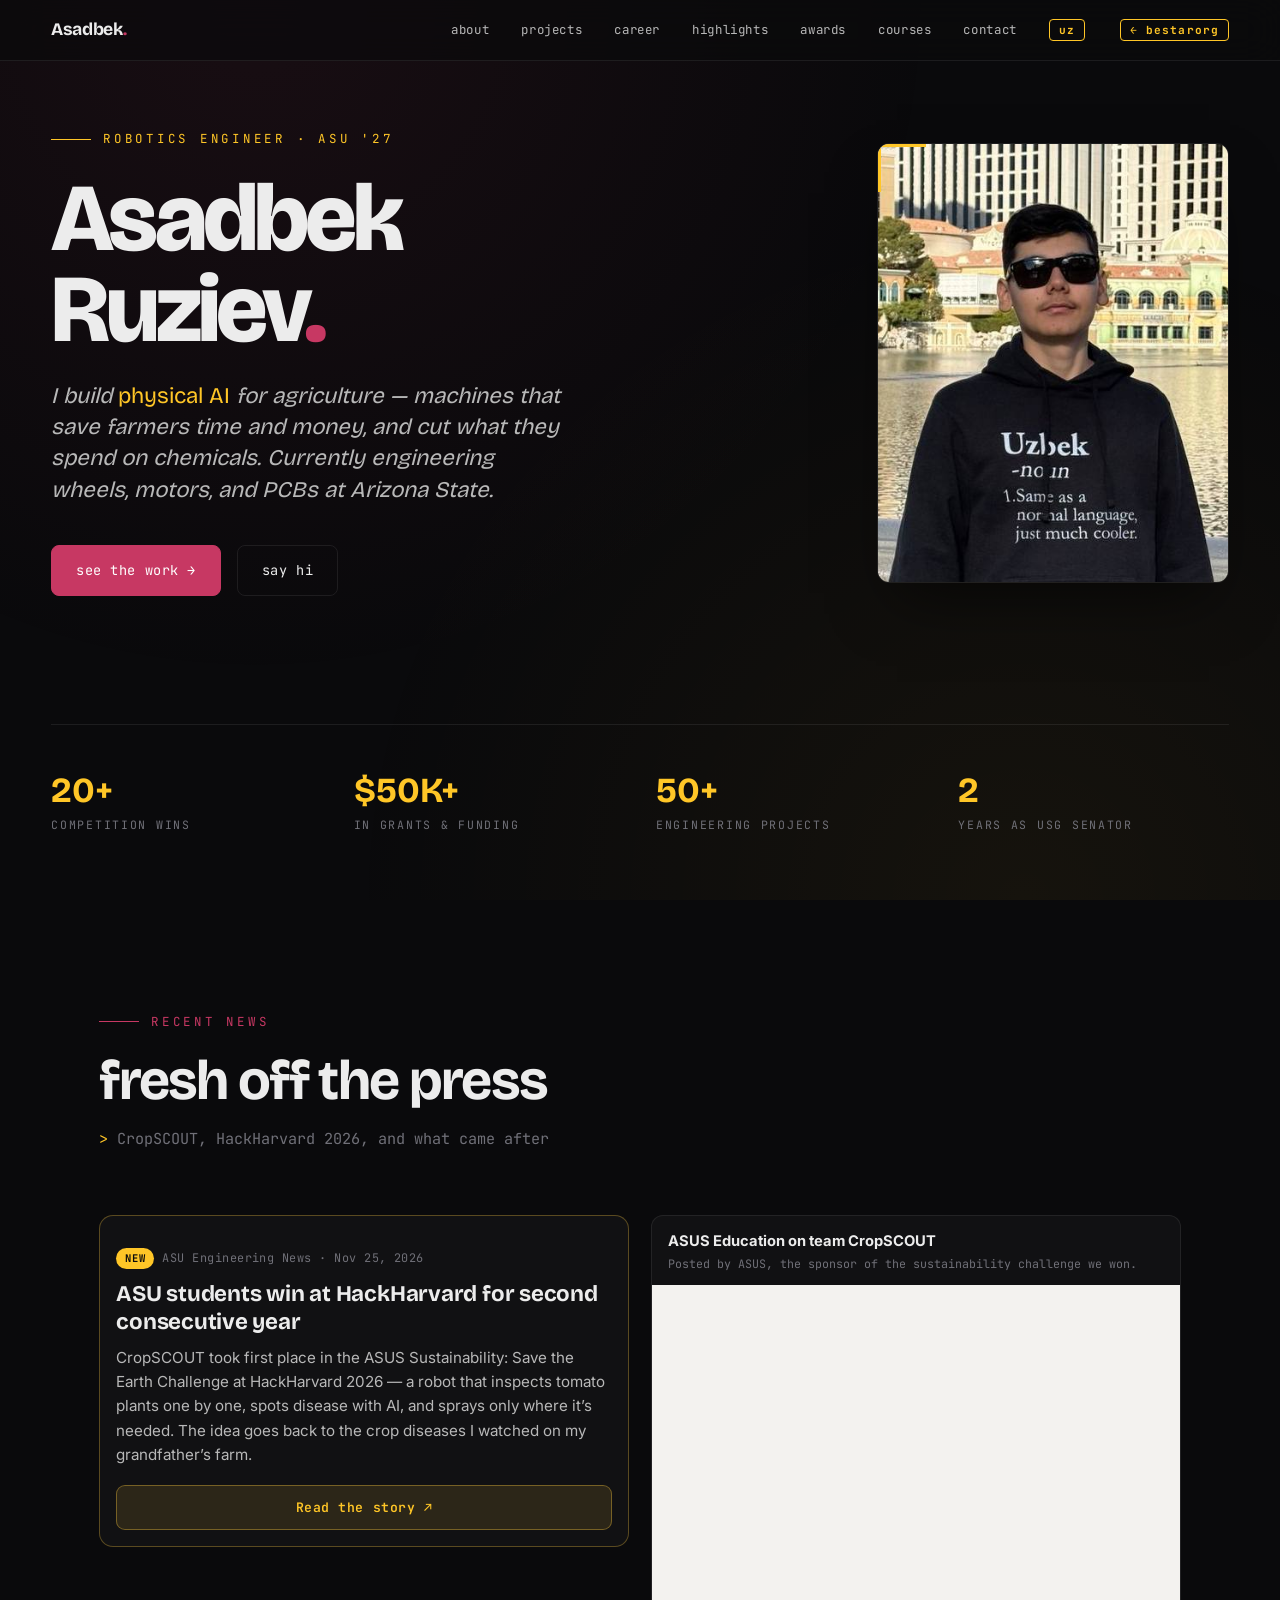
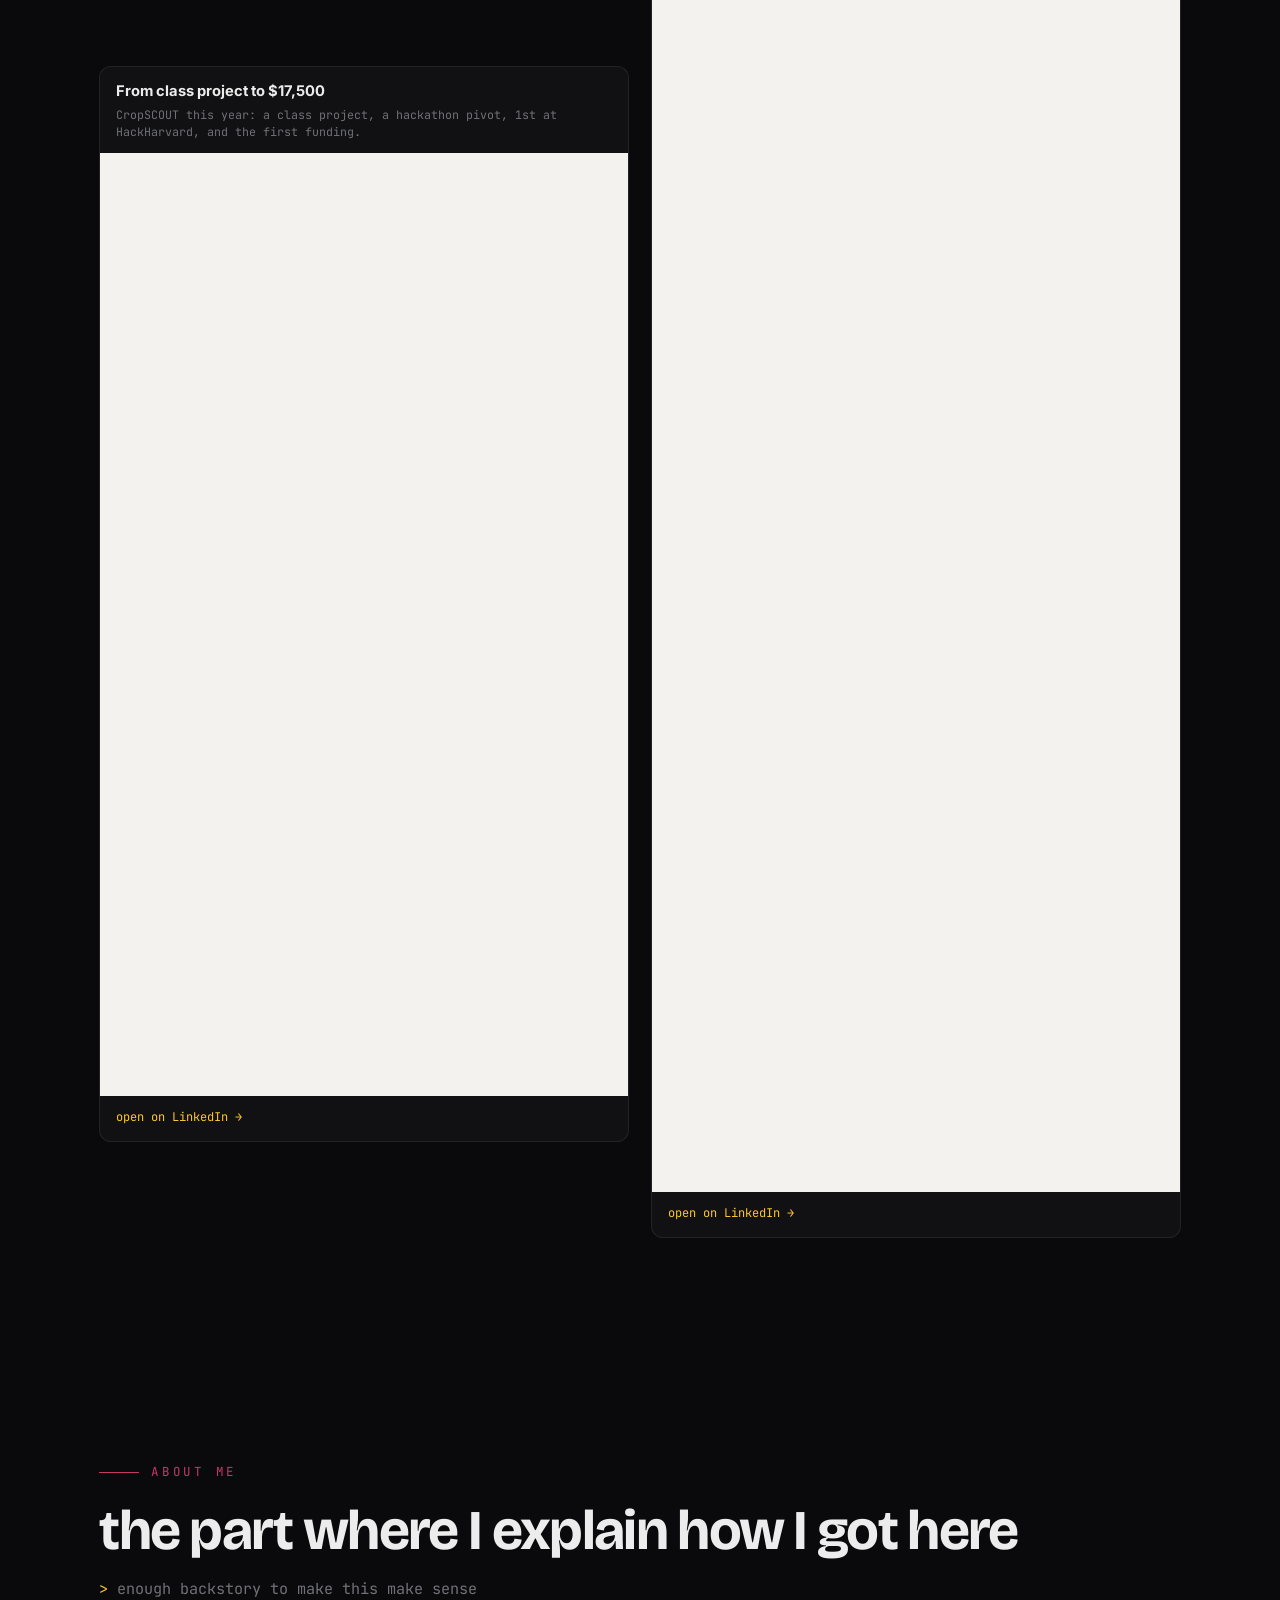
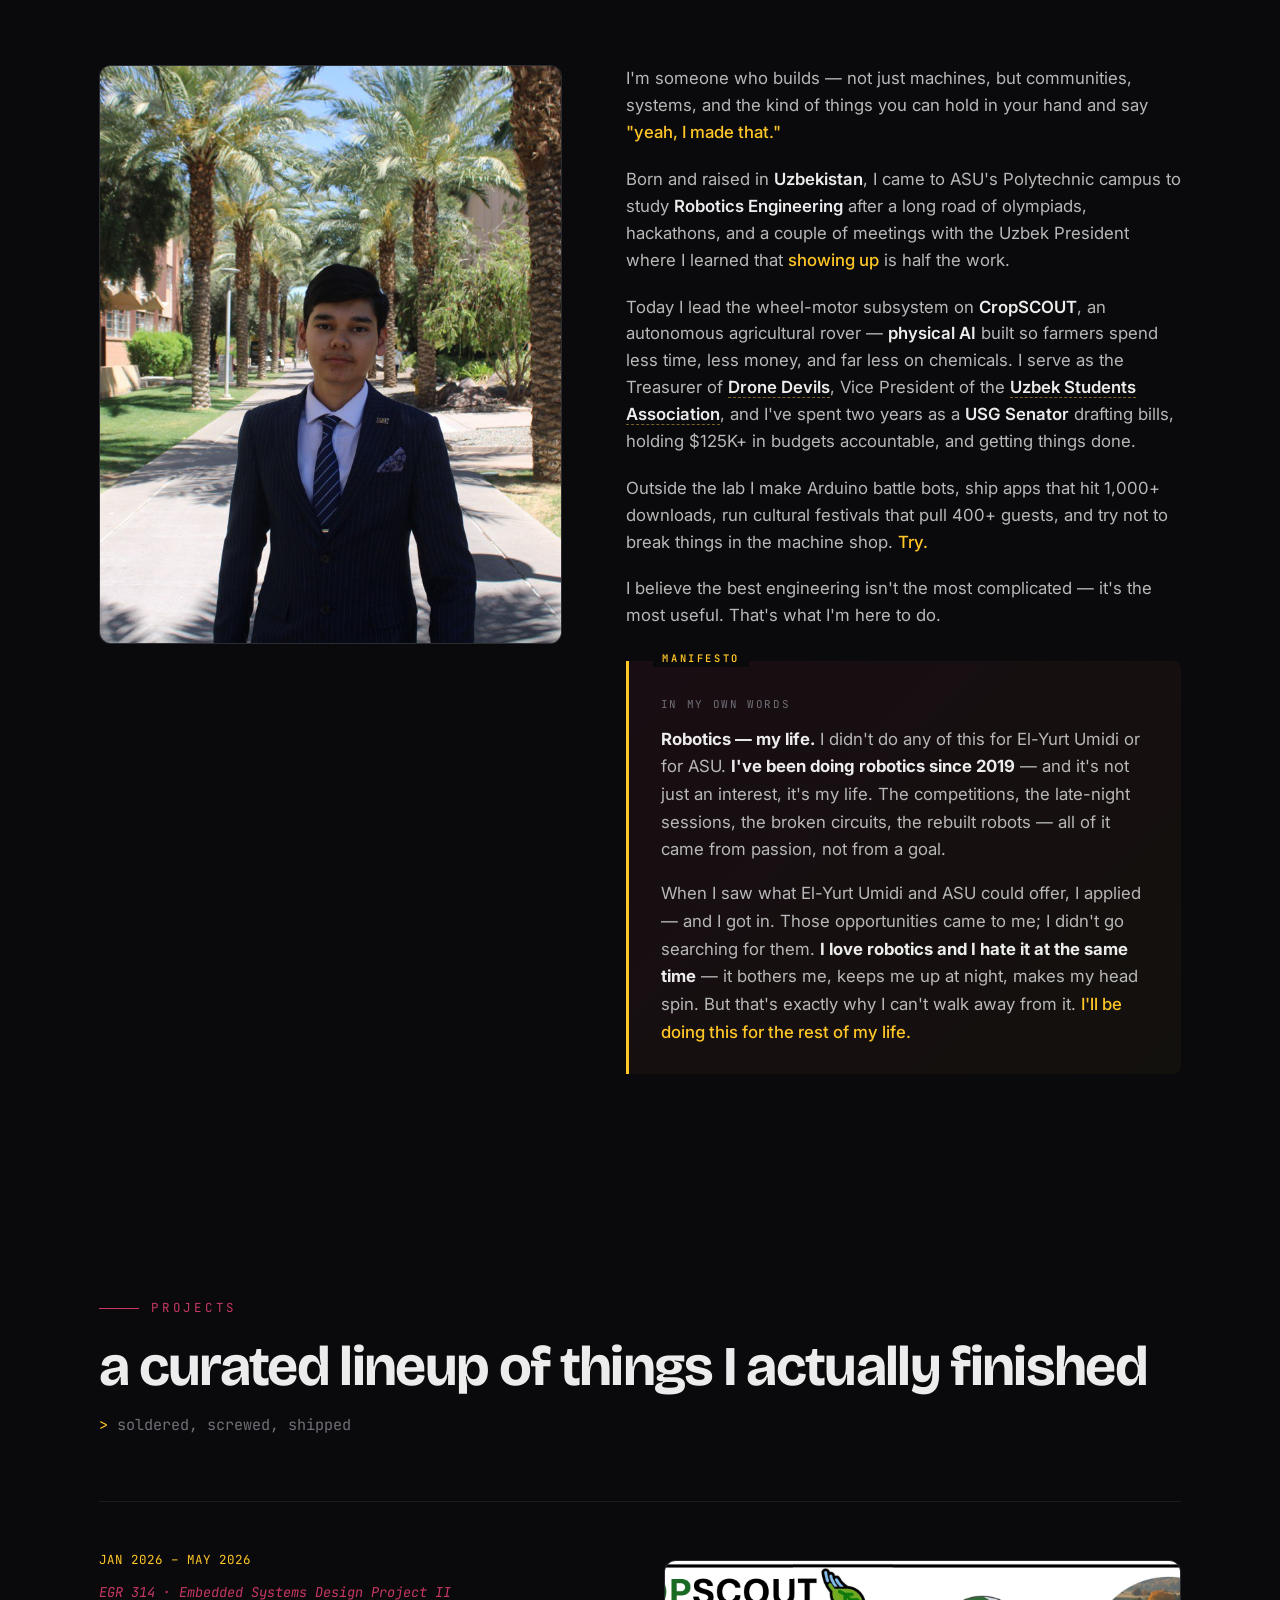
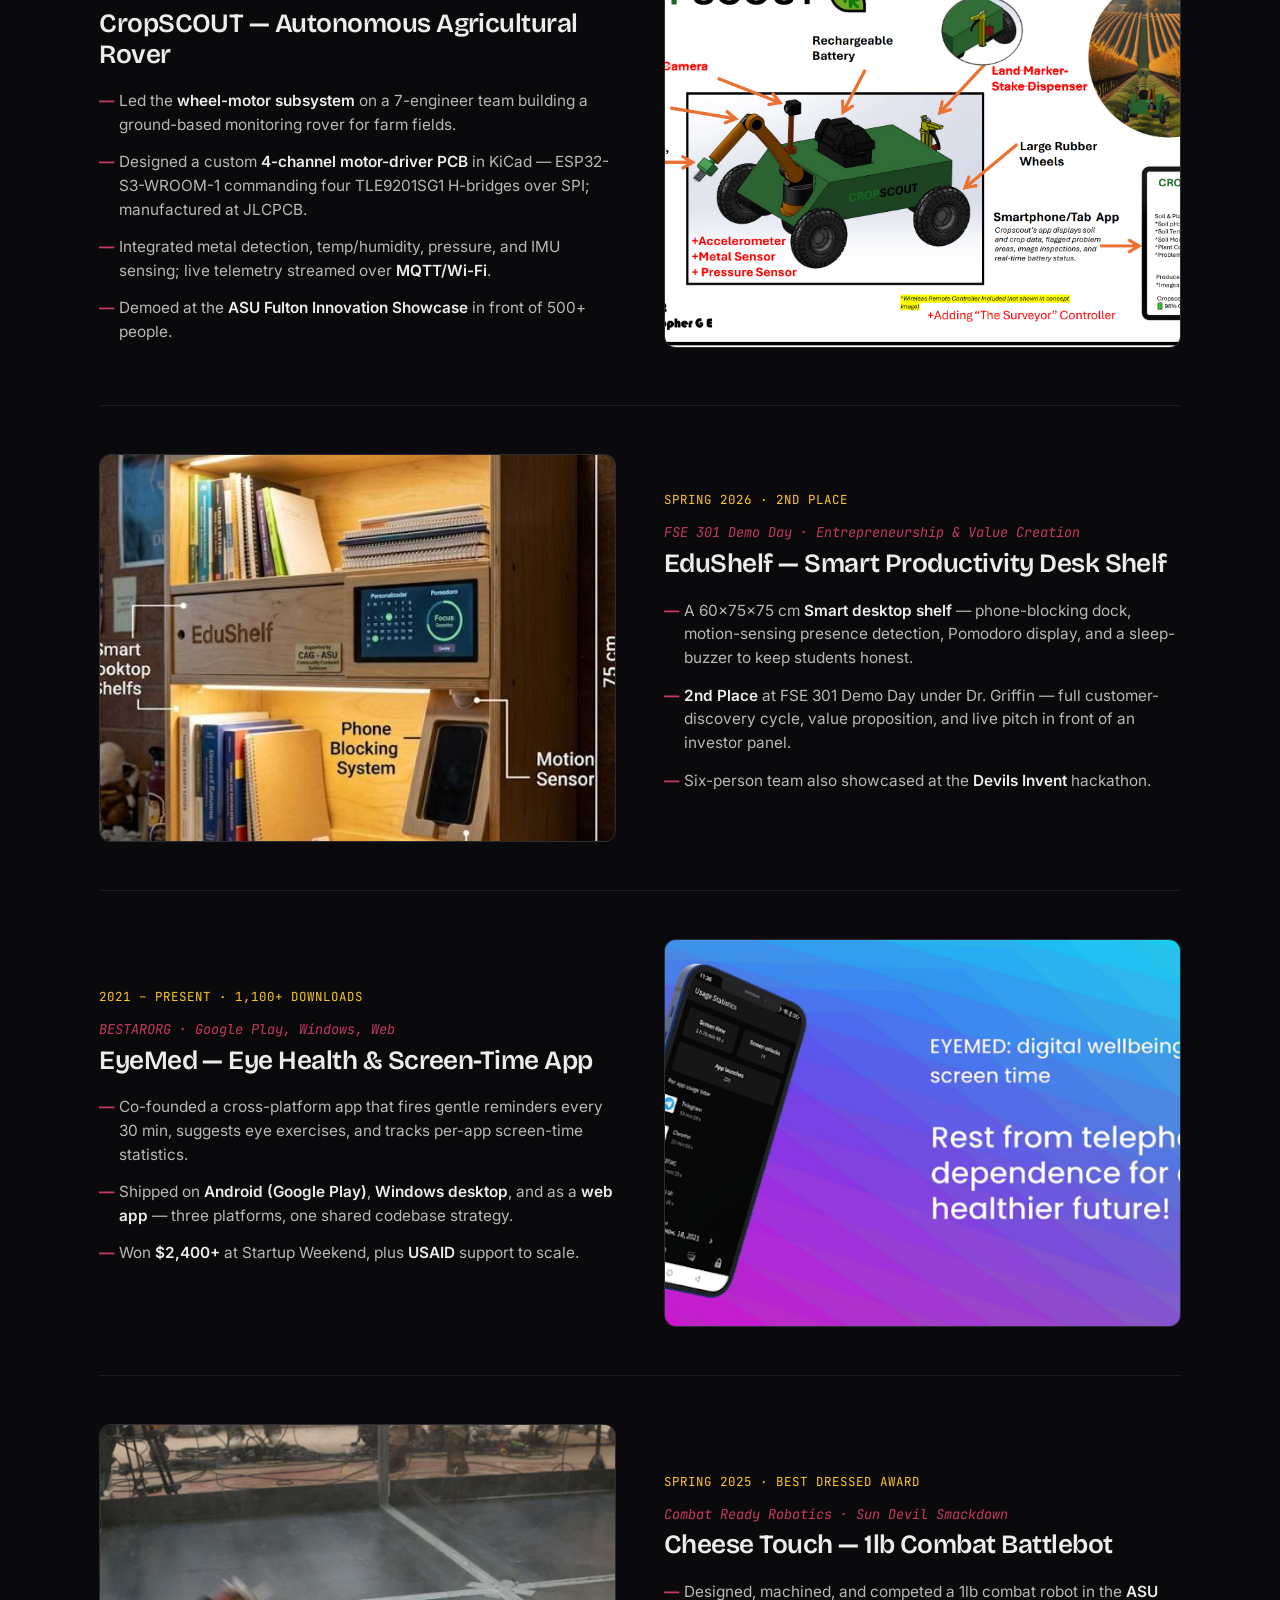
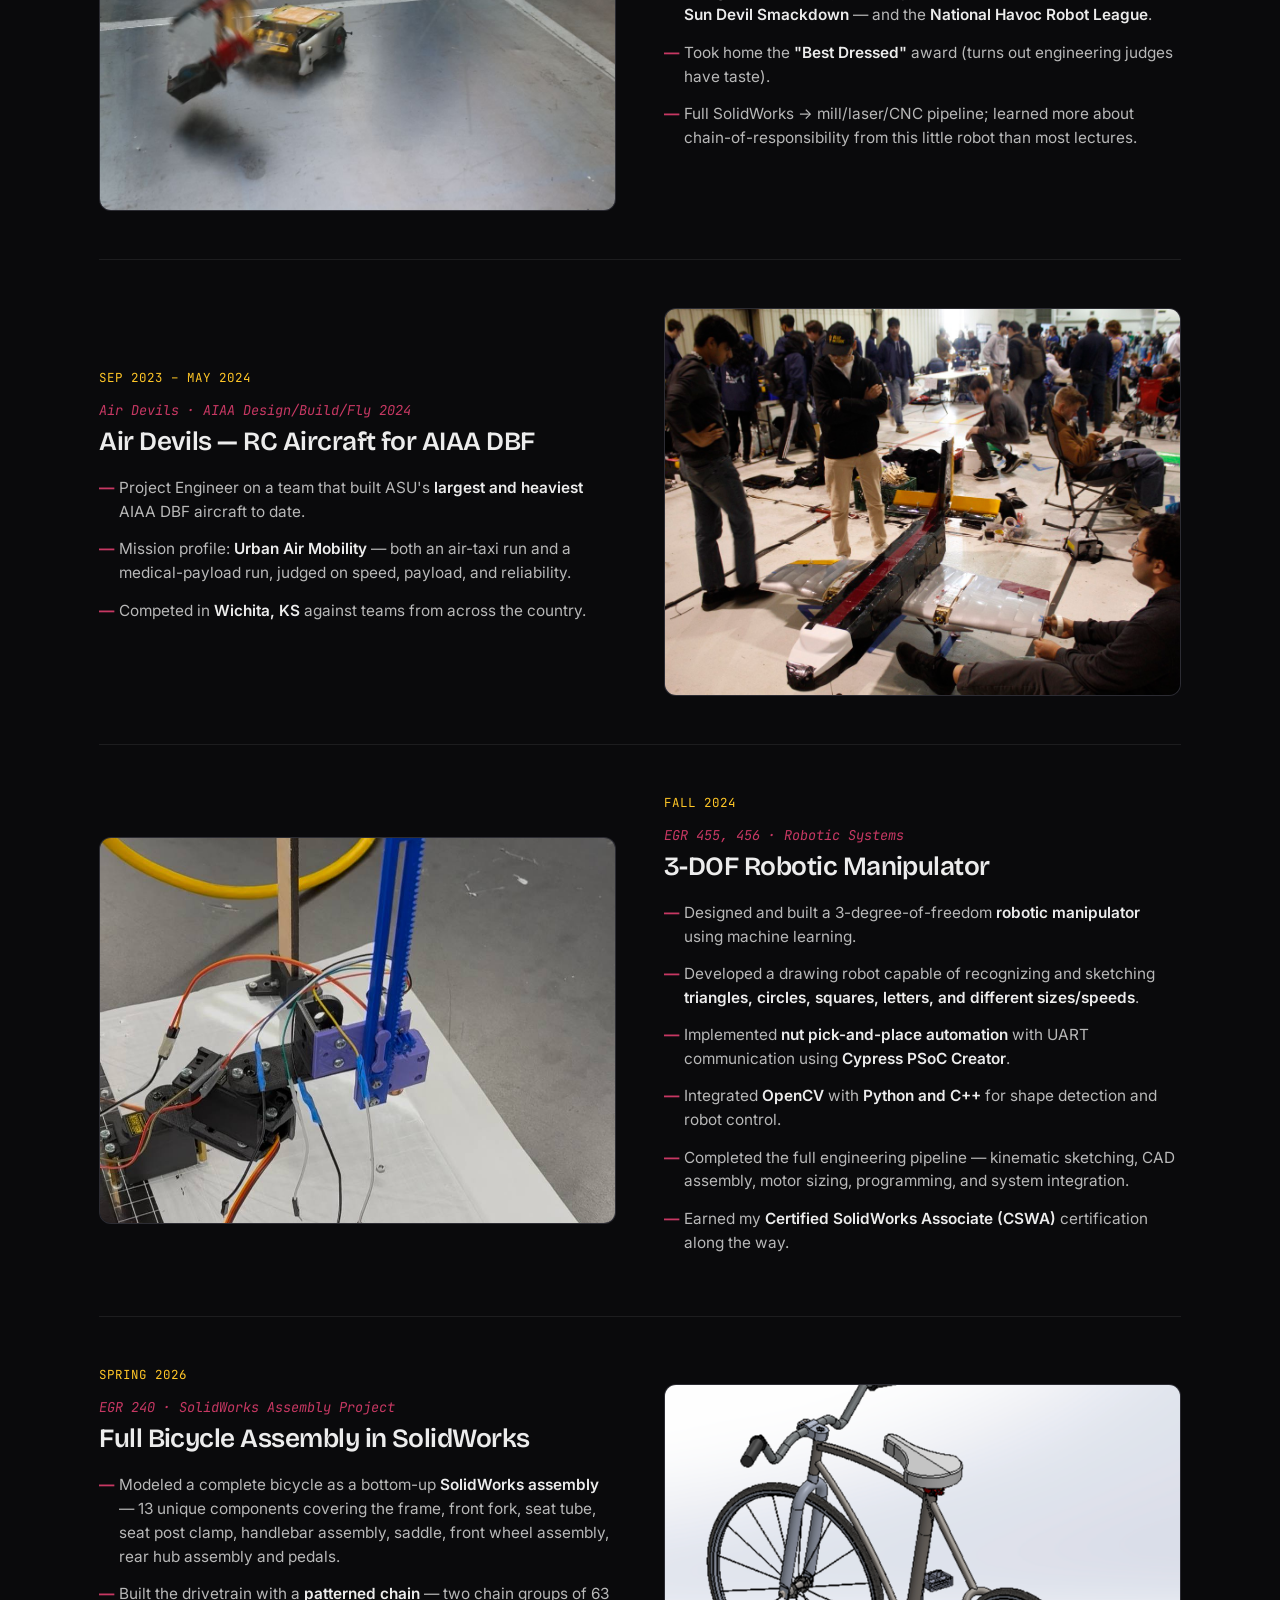
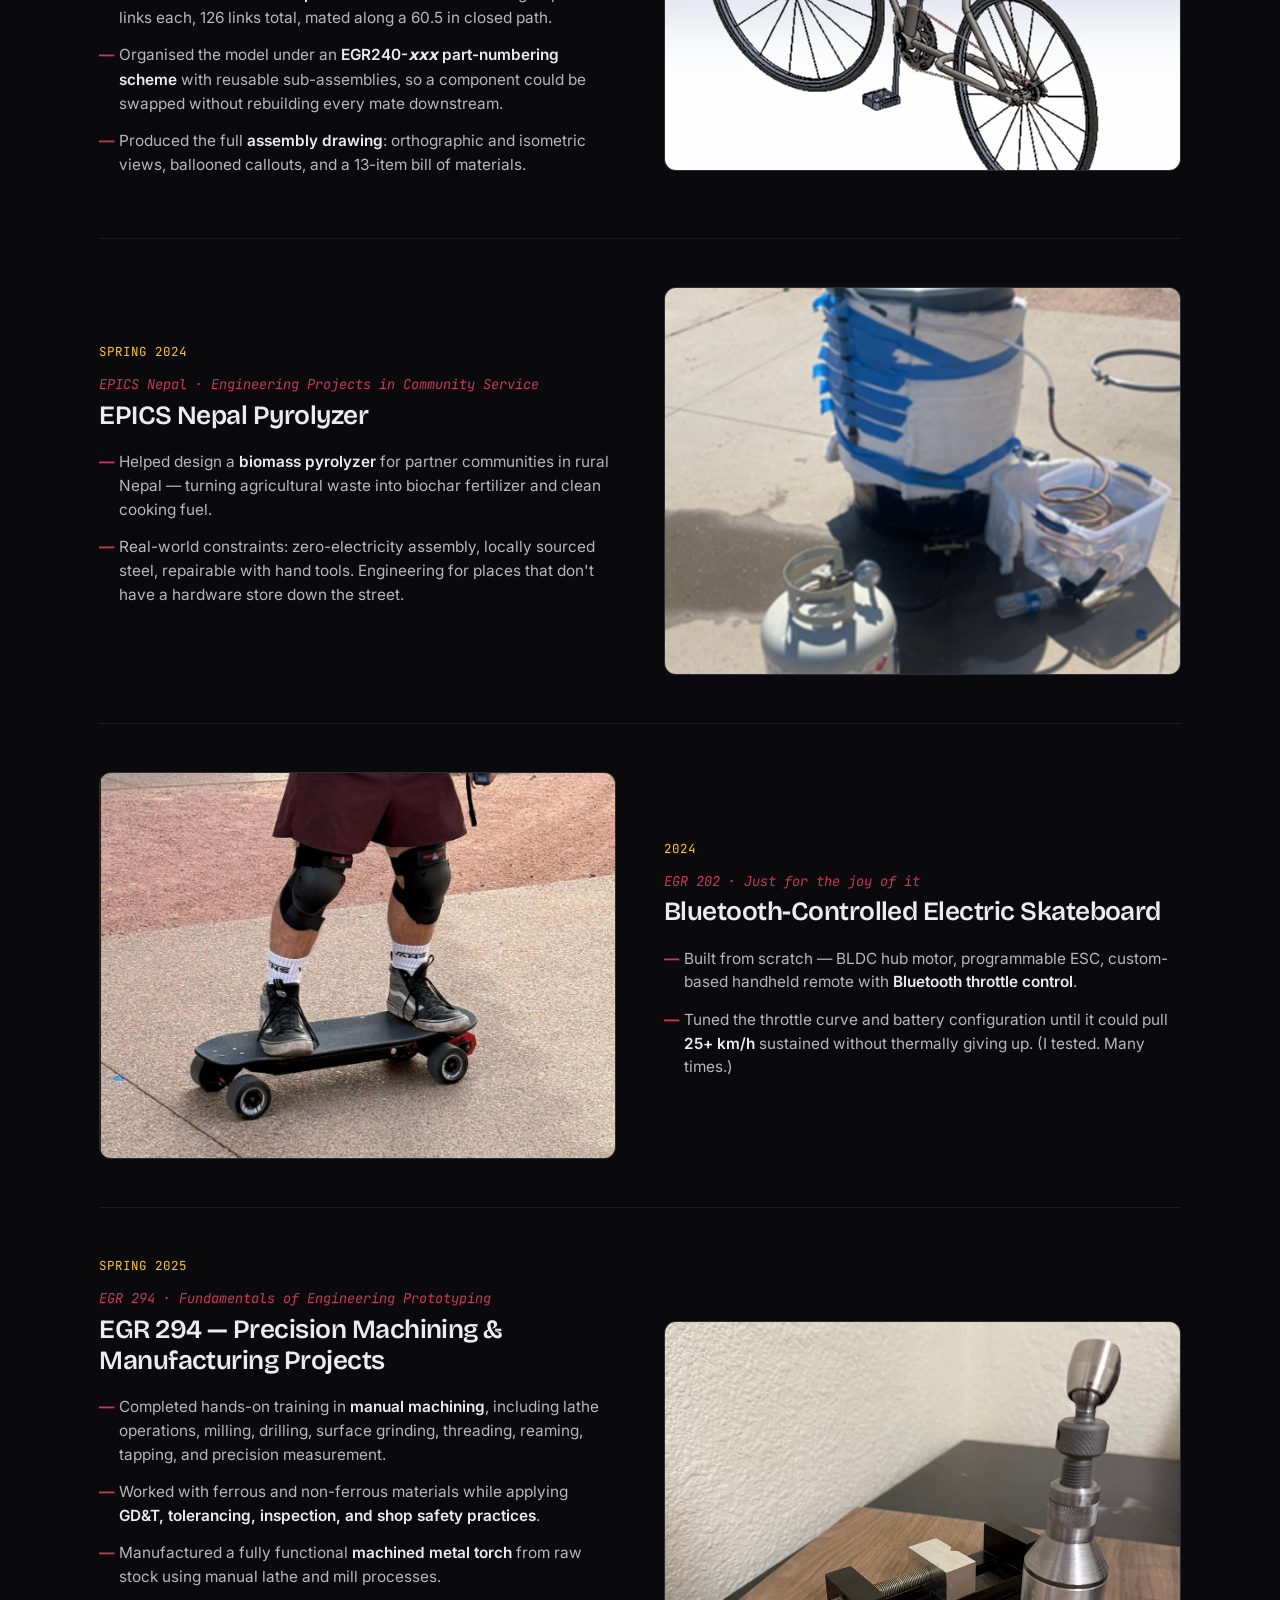
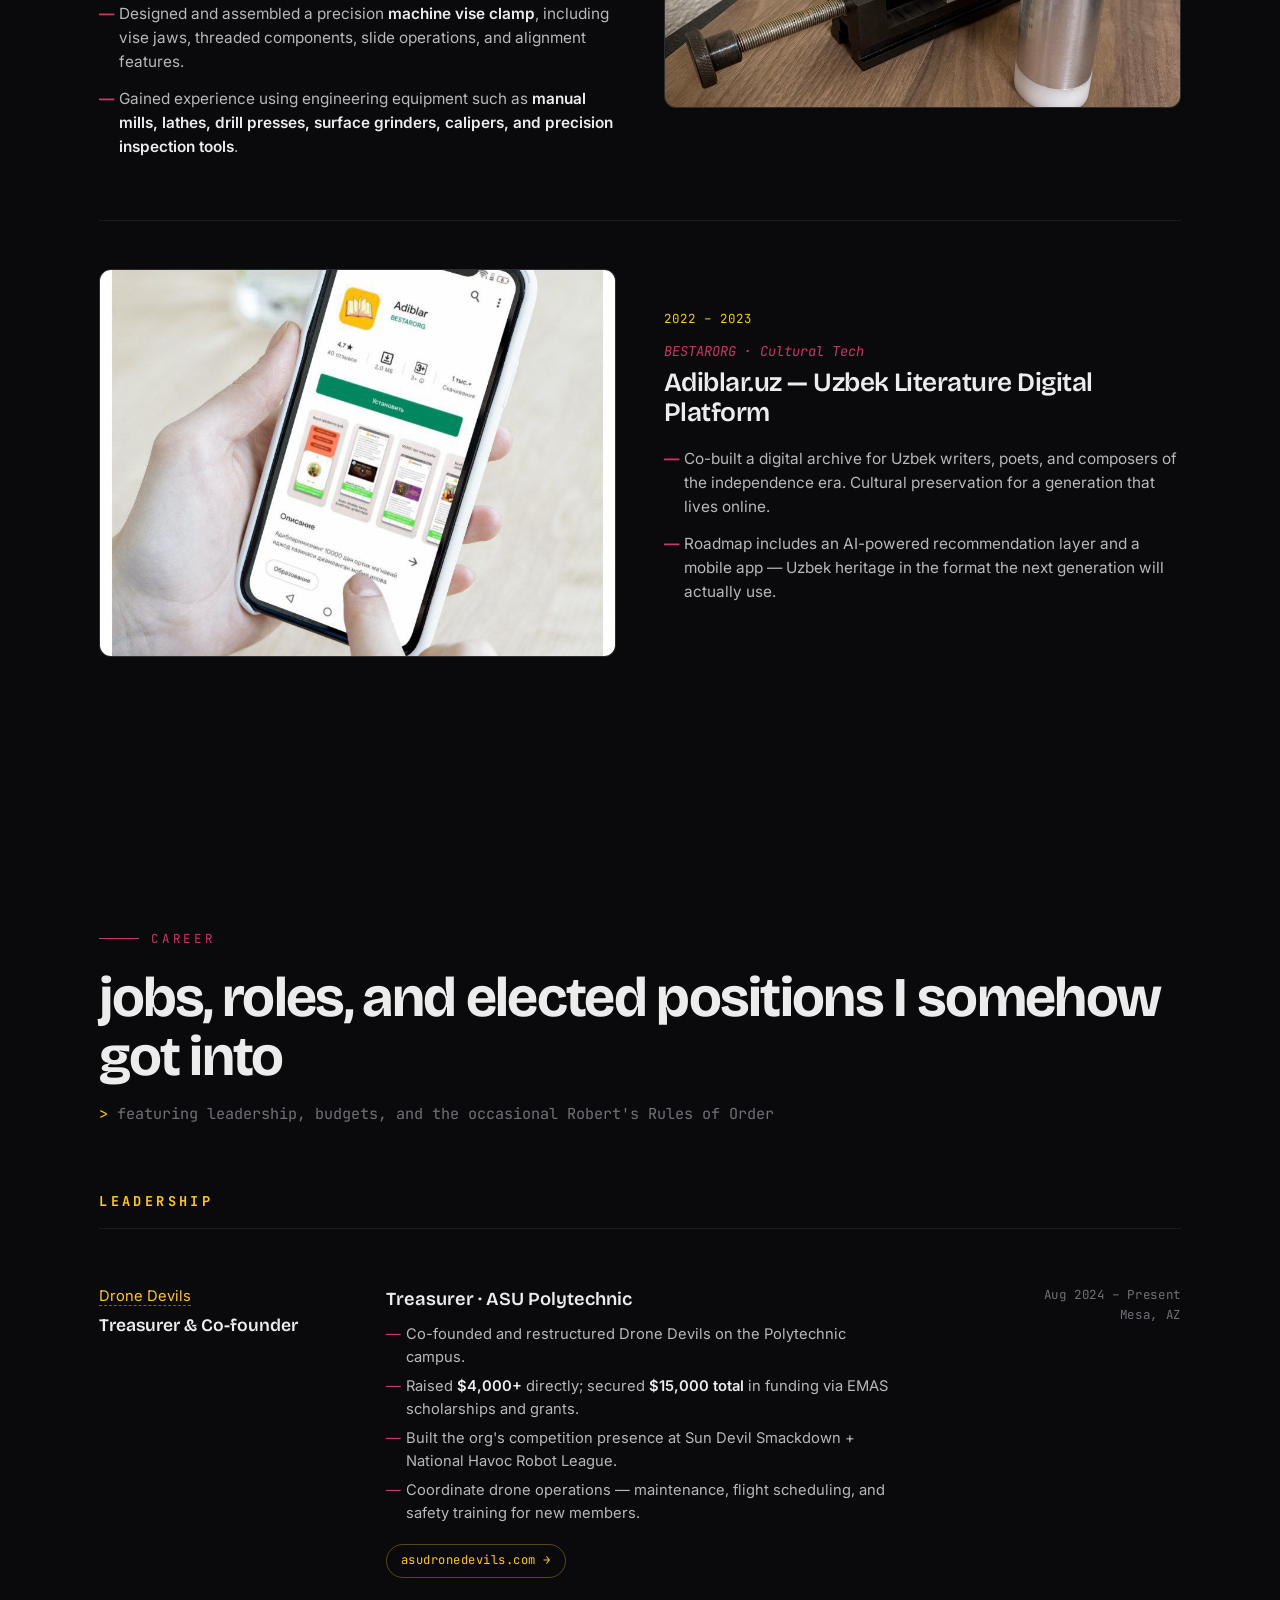
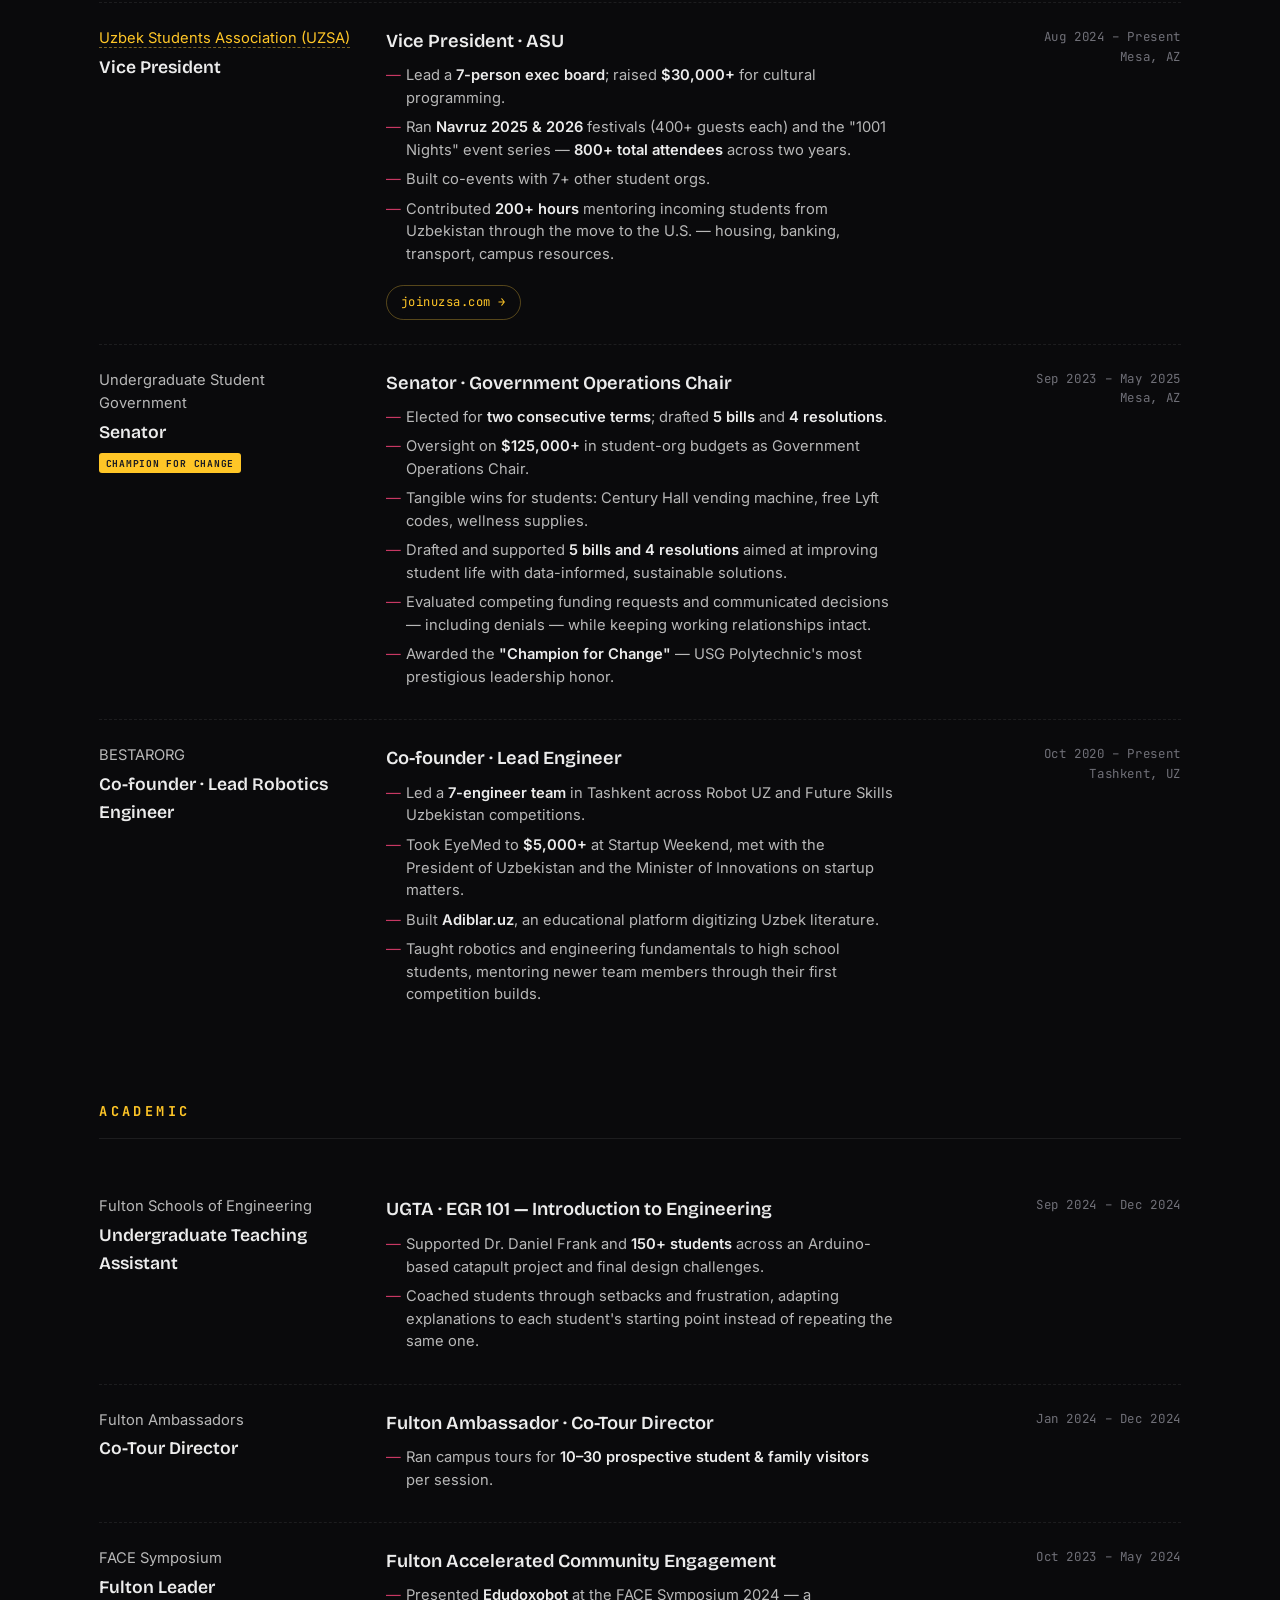
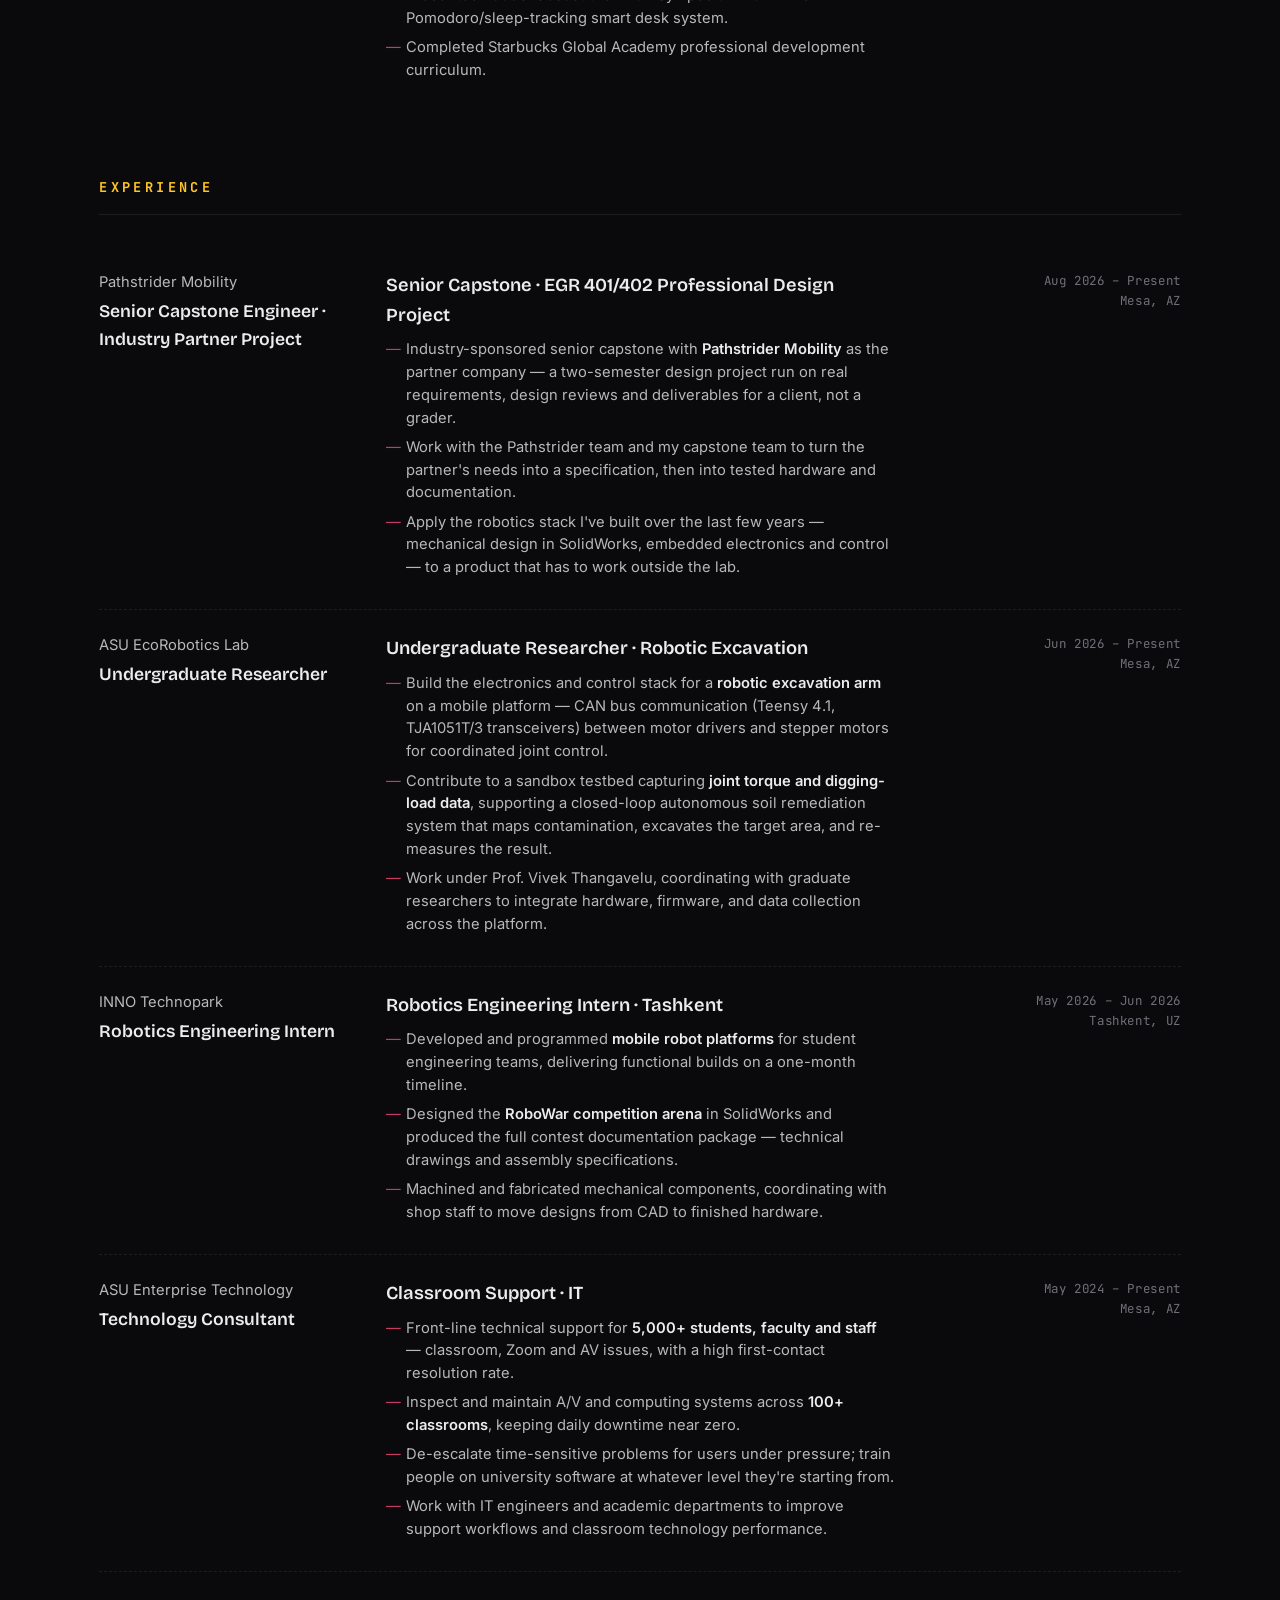
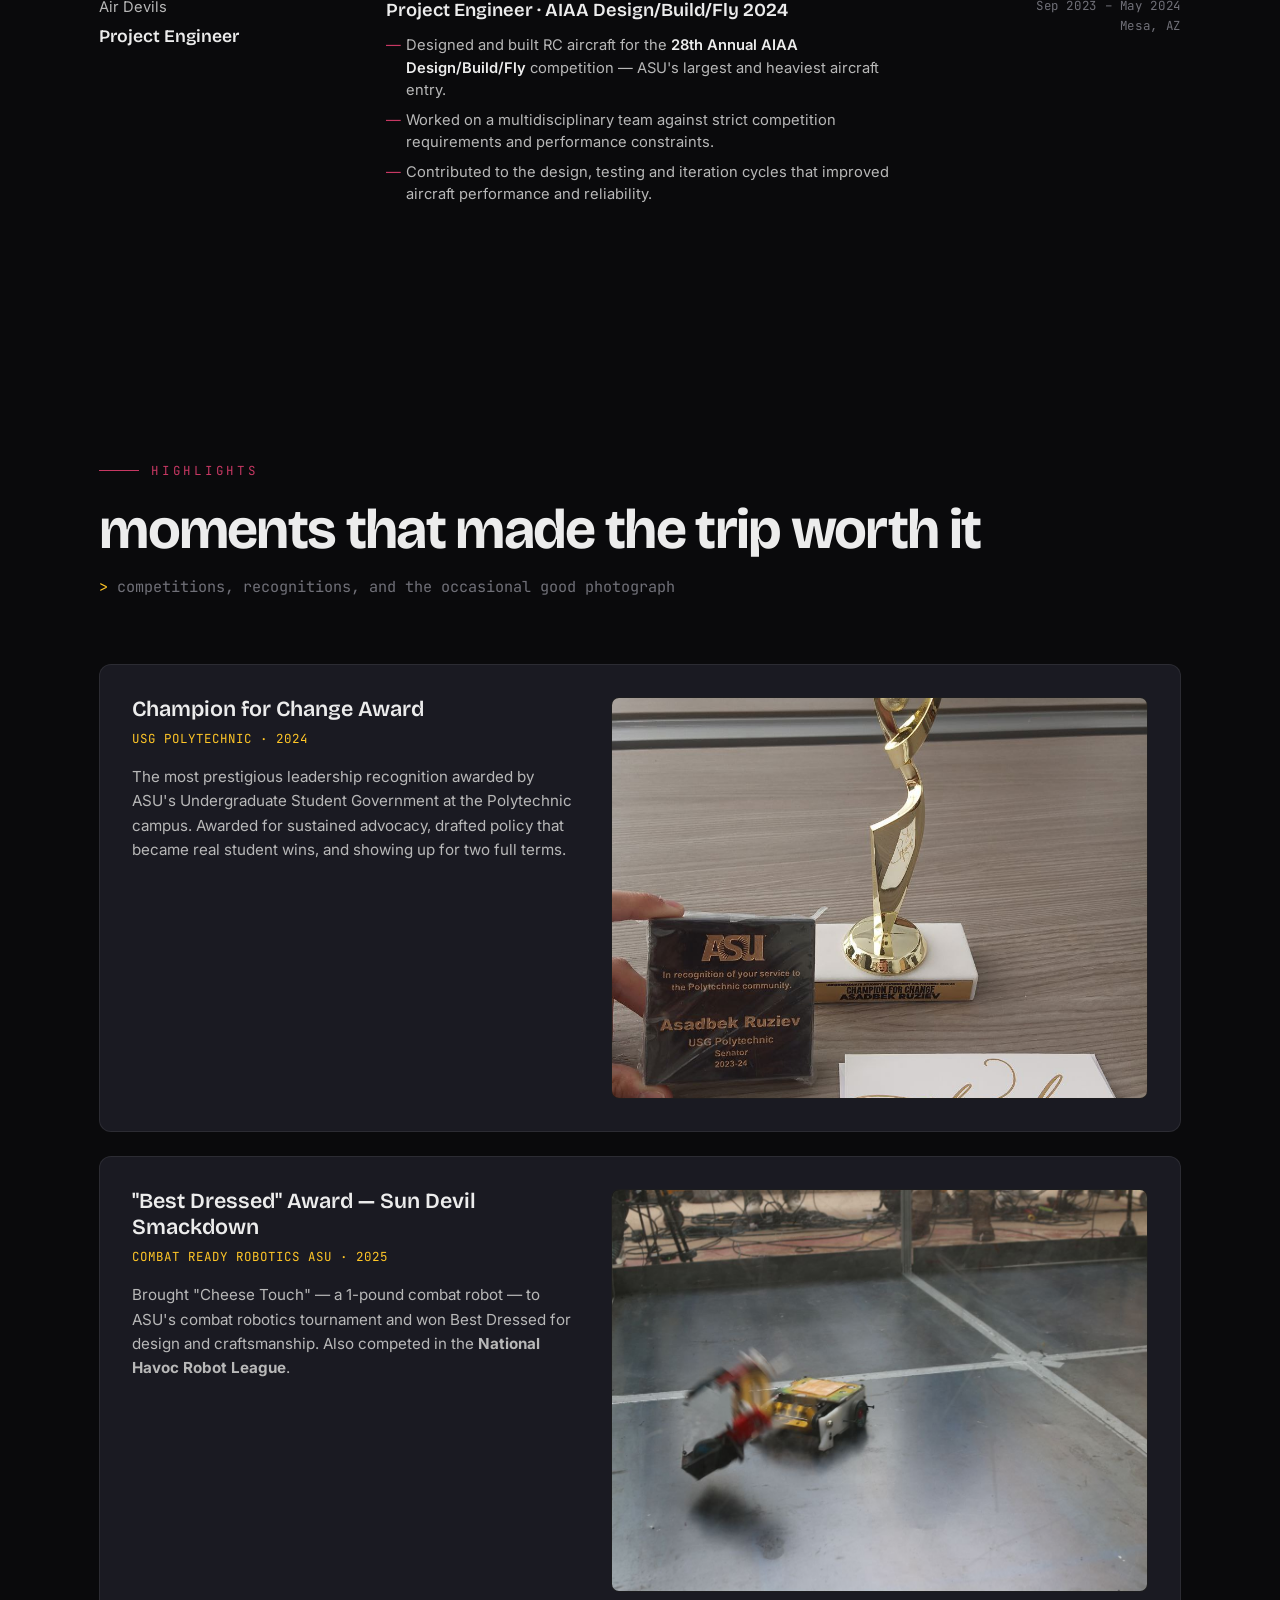
==== commit 5d9ced6c: "Add recent news: HackHarvard 2026 win, ASU article and CropSCOUT LinkedIn posts" ====
--- a/index.html
+++ b/index.html
@@ -1065,6 +1065,33 @@
   background:rgba(232,185,59,0.12);border:1px solid rgba(232,185,59,0.4);color:var(--gold,#E8B93B);
   border-radius:9px;padding:0.7rem 1rem;transition:background .18s ease;}
 .press-card .go:hover{background:rgba(232,185,59,0.22);}
+
+/* ---------- recent news ---------- */
+/* The newest things, right under the hero. The ASUS post is the tall one, so it
+   gets a column to itself and the article plus the shorter post stack beside it.
+   On a phone everything falls into one column, newest first. The LinkedIn
+   heights are the ones LinkedIn's own embed code asks for at ~500px wide. */
+.news-grid{display:grid;grid-template-columns:minmax(0,1fr) minmax(0,1fr);
+  grid-template-areas:"story asus" "post asus";gap:1.4rem;align-items:start;}
+.news-story{grid-area:story;}
+.news-asus{grid-area:asus;}
+.news-post{grid-area:post;}
+@media(max-width:820px){.news-grid{grid-template-columns:1fr;grid-template-areas:"story" "asus" "post";}}
+.news-story{background:rgba(255,255,255,0.03);border:1px solid rgba(232,185,59,0.34);border-radius:14px;
+  padding:1rem;display:flex;flex-direction:column;}
+.news-story img{width:100%;aspect-ratio:1376/768;object-fit:cover;border-radius:9px;display:block;background:var(--bg-card);}
+.news-kicker{display:flex;flex-wrap:wrap;gap:0.5rem;align-items:center;margin-top:1rem;
+  font-family:var(--font-mono);font-size:0.74rem;color:var(--ink-mute);letter-spacing:0.04em;}
+.news-kicker .new{color:var(--bg);background:var(--gold);border-radius:999px;padding:0.12rem 0.55rem;
+  font-weight:700;letter-spacing:0.08em;text-transform:uppercase;font-size:0.66rem;}
+.news-story h3{font-family:var(--font-display);font-size:1.4rem;font-weight:700;line-height:1.25;
+  letter-spacing:-0.01em;margin:0.7rem 0 0.6rem;color:var(--ink);}
+.news-story p{color:var(--ink-soft);font-size:0.95rem;line-height:1.6;margin:0 0 1.1rem;}
+.news-story .go{margin-top:auto;display:block;text-align:center;text-decoration:none;
+  font-family:var(--font-mono);font-size:0.82rem;font-weight:600;letter-spacing:0.04em;
+  background:rgba(232,185,59,0.12);border:1px solid rgba(232,185,59,0.4);color:var(--gold,#E8B93B);
+  border-radius:9px;padding:0.7rem 1rem;transition:background .18s ease;}
+.news-story .go:hover{background:rgba(232,185,59,0.22);}
 </style>
 </head>
 <body>
@@ -1115,6 +1142,34 @@
         </div>
     </div>
 </header>
+
+
+<!-- =========================== RECENT NEWS =========================== -->
+<section class="s" id="news">
+    <div class="s-eyebrow">Recent news</div>
+    <h2 class="s-title">fresh off the press</h2>
+    <p class="s-sub">CropSCOUT, HackHarvard 2026, and what came after</p>
+
+    <div class="news-grid">
+      <article class="news-story">
+        <img src="https://news.engineering.asu.edu/wp-content/uploads/2026/11/HarvardHack-sustainability.jpg" alt="ASU&rsquo;s CropSCOUT team with the robot and its virtual greenhouse" referrerpolicy="no-referrer" onerror="this.style.display='none'">
+        <div class="news-kicker"><span class="new">new</span><span>ASU Engineering News · Nov 25, 2026</span></div>
+        <h3>ASU students win at HackHarvard for second consecutive year</h3>
+        <p>CropSCOUT took first place in the ASUS Sustainability: Save the Earth Challenge at HackHarvard 2026 &mdash; a robot that inspects tomato plants one by one, spots disease with AI, and sprays only where it&rsquo;s needed. The idea goes back to the crop diseases I watched on my grandfather&rsquo;s farm.</p>
+        <a class="go" href="https://news.engineering.asu.edu/2026/11/asu-students-win-at-hackharvard-for-second-consecutive-year/" target="_blank" rel="noopener">Read the story ↗</a>
+      </article>
+      <div class="li-item news-asus">
+        <div class="cap"><b>ASUS Education on team CropSCOUT</b><span>Posted by ASUS, the sponsor of the sustainability challenge we won.</span></div>
+        <iframe src="https://www.linkedin.com/embed/feed/update/urn:li:ugcPost:7530718947067805697" style="height:1507px" frameborder="0" allowfullscreen="" loading="lazy" title="ASUS Education on team CropSCOUT"></iframe>
+        <div class="fallback"><a href="https://www.linkedin.com/feed/update/urn:li:ugcPost:7530718947067805697/" target="_blank" rel="noopener">open on LinkedIn →</a></div>
+      </div>
+      <div class="li-item news-post">
+        <div class="cap"><b>From class project to $17,500</b><span>CropSCOUT this year: a class project, a hackathon pivot, 1st at HackHarvard, and the first funding.</span></div>
+        <iframe src="https://www.linkedin.com/embed/feed/update/urn:li:ugcPost:7527835958885552128" style="height:943px" frameborder="0" allowfullscreen="" loading="lazy" title="From class project to $17,500"></iframe>
+        <div class="fallback"><a href="https://www.linkedin.com/feed/update/urn:li:ugcPost:7527835958885552128/" target="_blank" rel="noopener">open on LinkedIn →</a></div>
+      </div>
+    </div>
+</section>
 
 
 <!-- =========================== ABOUT =========================== -->
@@ -1814,6 +1869,12 @@
 
     <div class="press-grid">
       <div class="press-card">
+        <img src="https://news.engineering.asu.edu/wp-content/uploads/2026/11/HarvardHack-sustainability.jpg" alt="ASU&rsquo;s CropSCOUT team with the robot and its virtual greenhouse" loading="lazy" referrerpolicy="no-referrer">
+        <h4>ASU students win at HackHarvard for second consecutive year</h4>
+        <div class="press-meta"><span>ASU Engineering News</span><span>Nov 2026</span></div>
+        <a class="go" href="https://news.engineering.asu.edu/2026/11/asu-students-win-at-hackharvard-for-second-consecutive-year/" target="_blank" rel="noopener">Read the story ↗</a>
+      </div>
+      <div class="press-card">
         <h4>Protecting eyesight, watching over pupils &mdash; the apps young Uzbeks are building</h4>
         <div class="press-meta"><span>Kun.uz</span><span>May 2021</span></div>
         <a class="go" href="https://kun.uz/news/2021/05/21/koz-nurini-asrash-maktabda-oquvchilar-nazorati-ozbekiston-yoshlari-yaratayotgan-dasturlar" target="_blank" rel="noopener">Read the story ↗</a>
